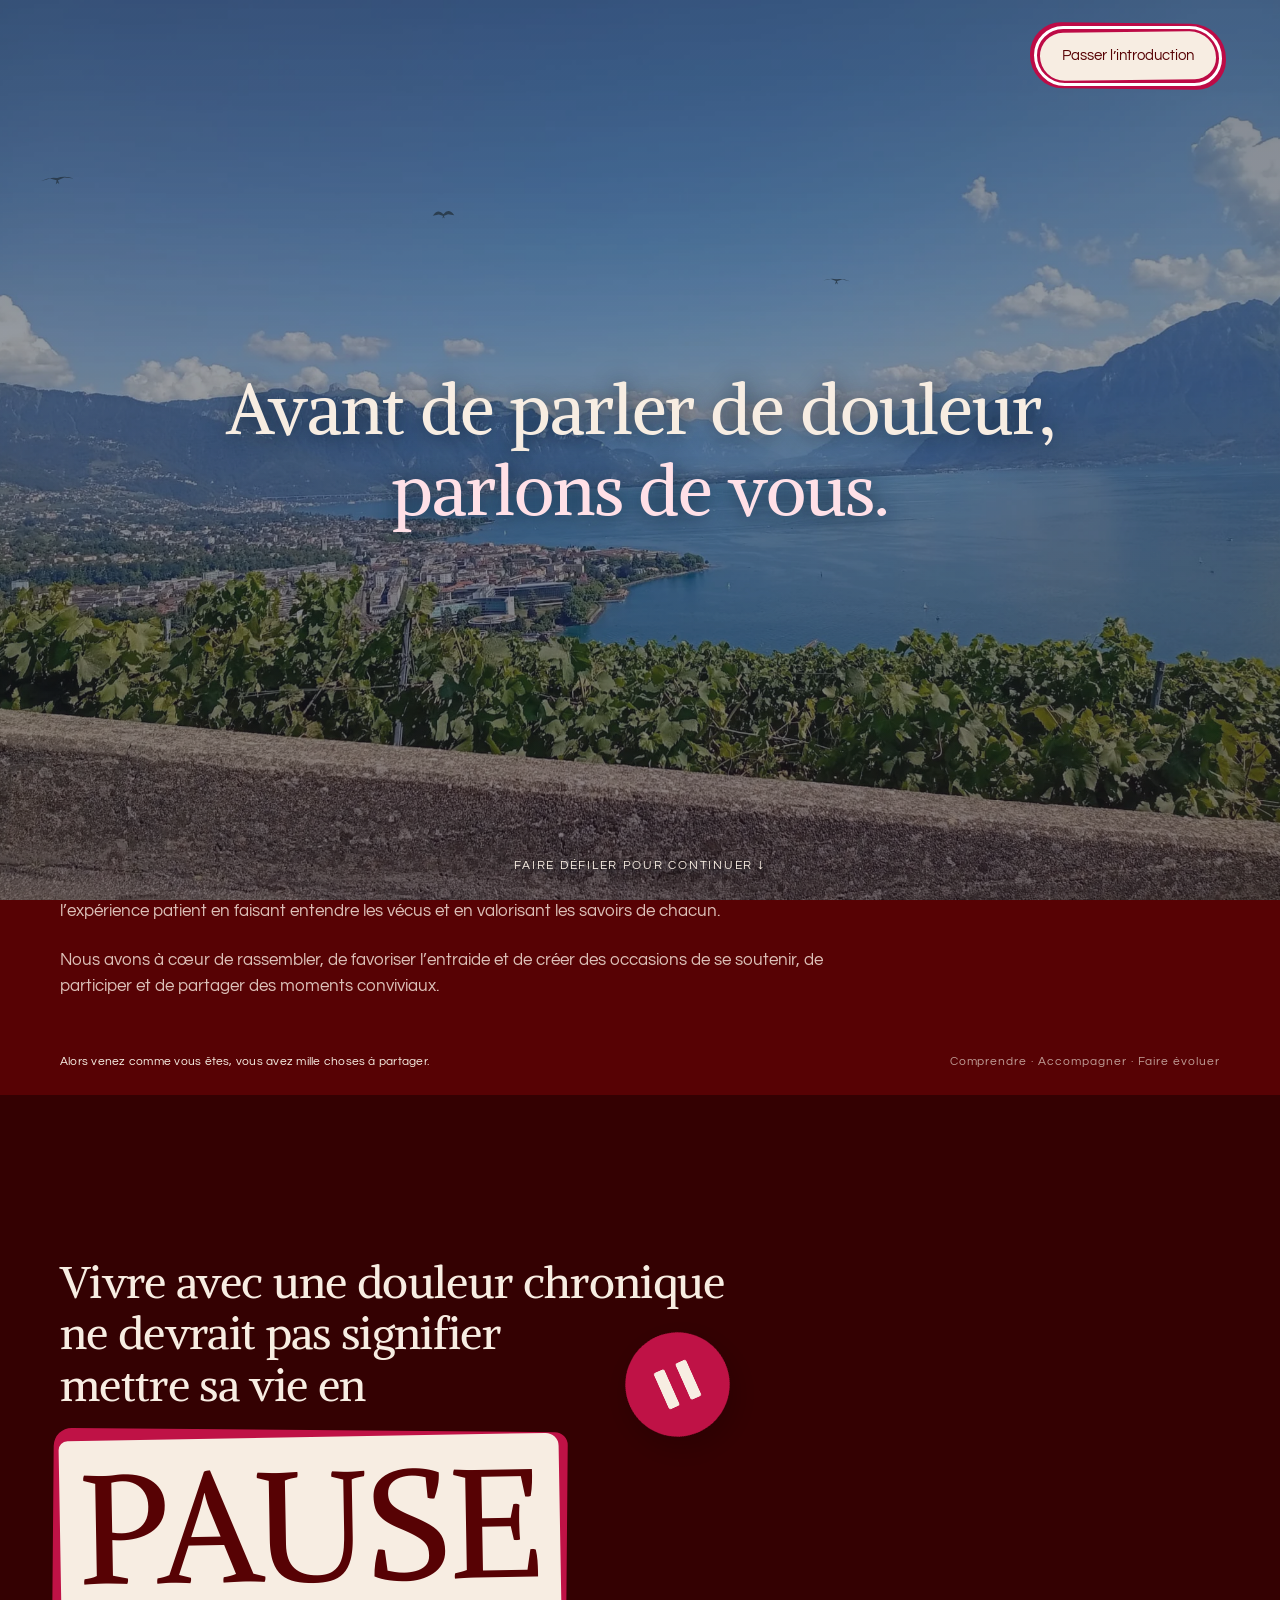
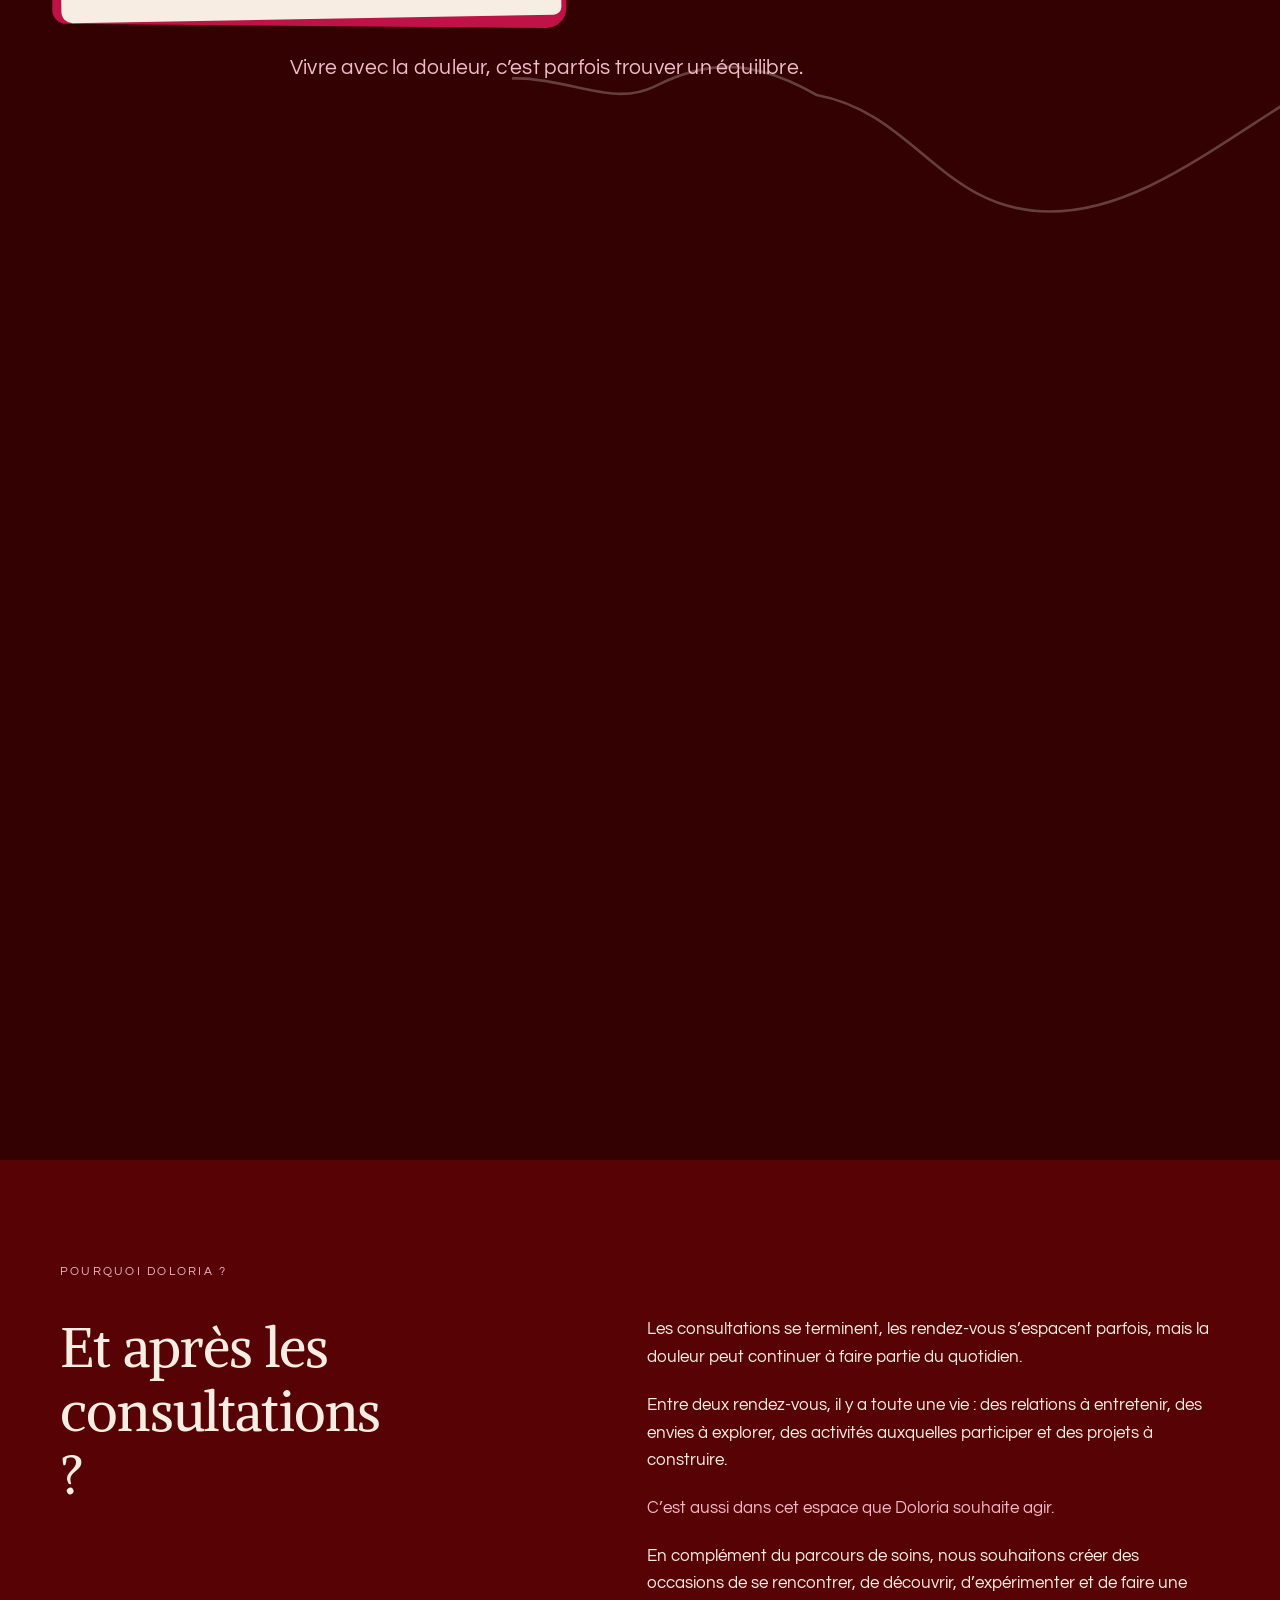
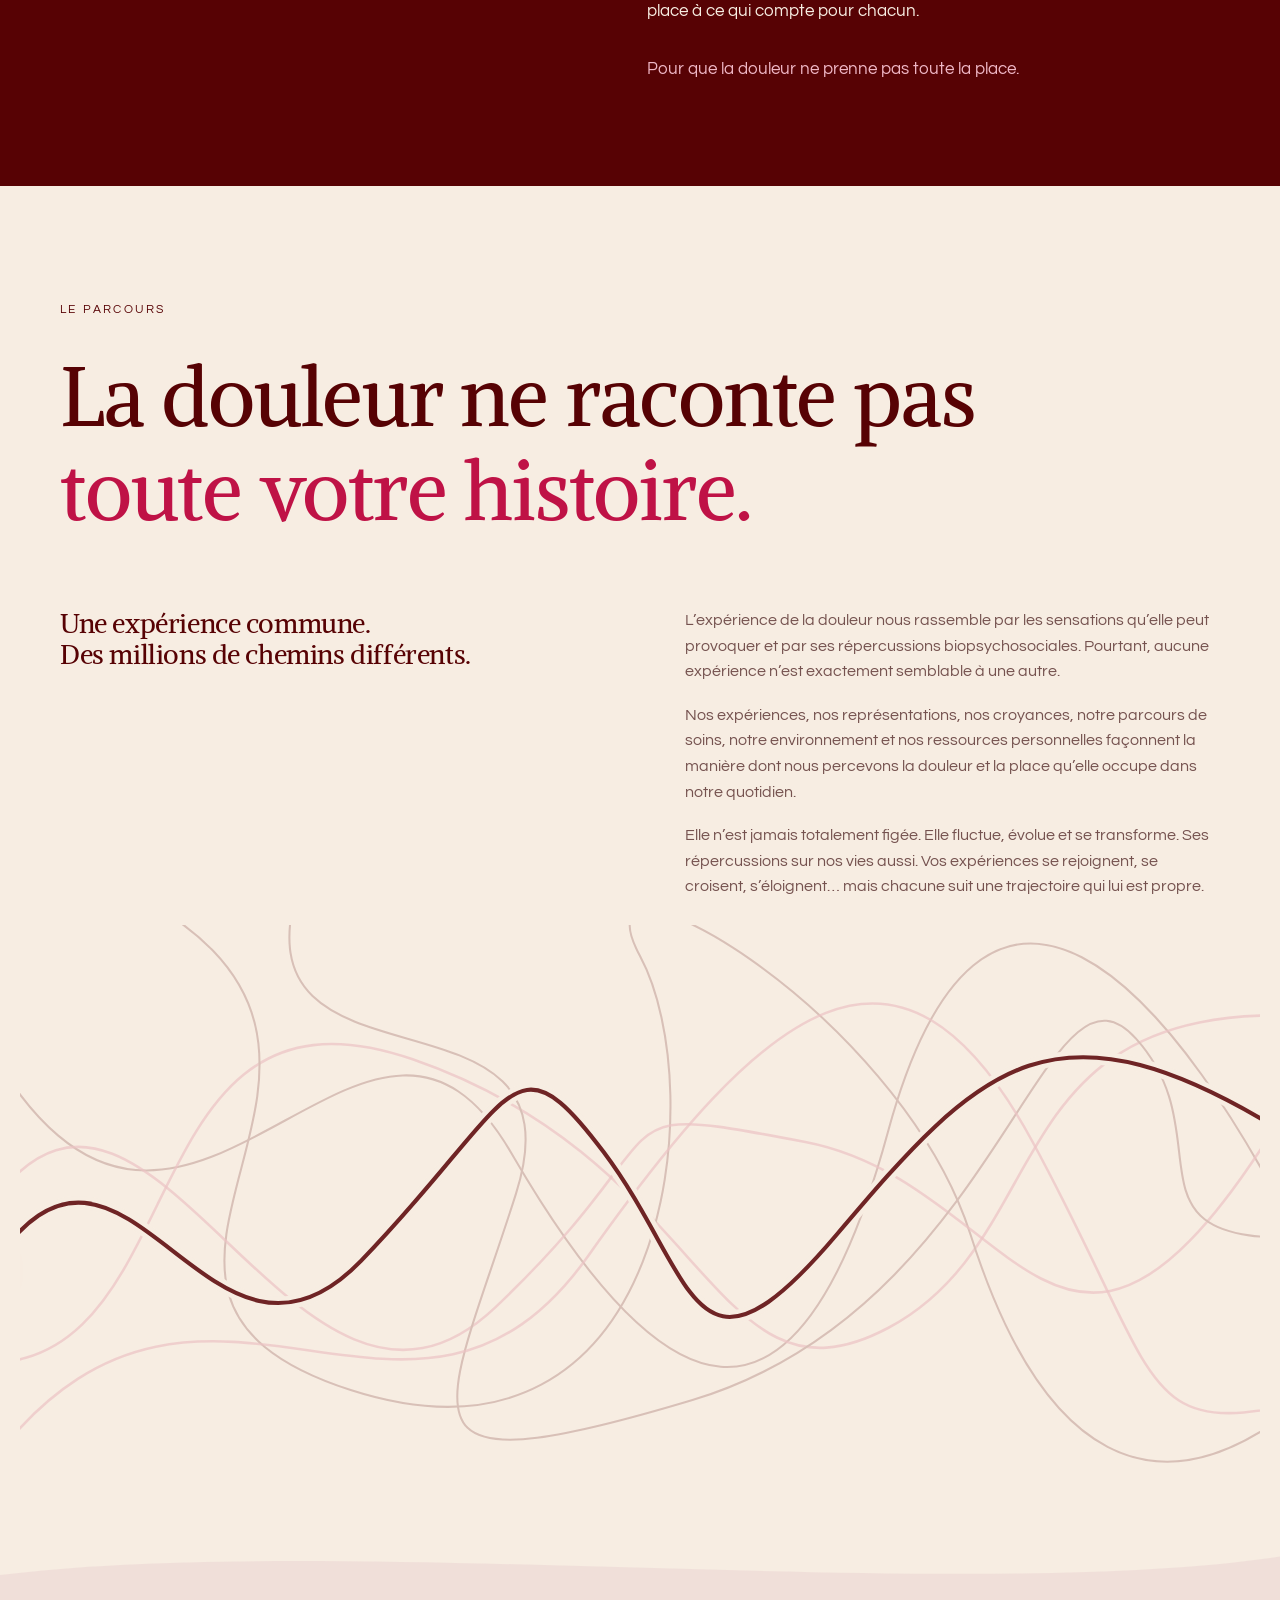
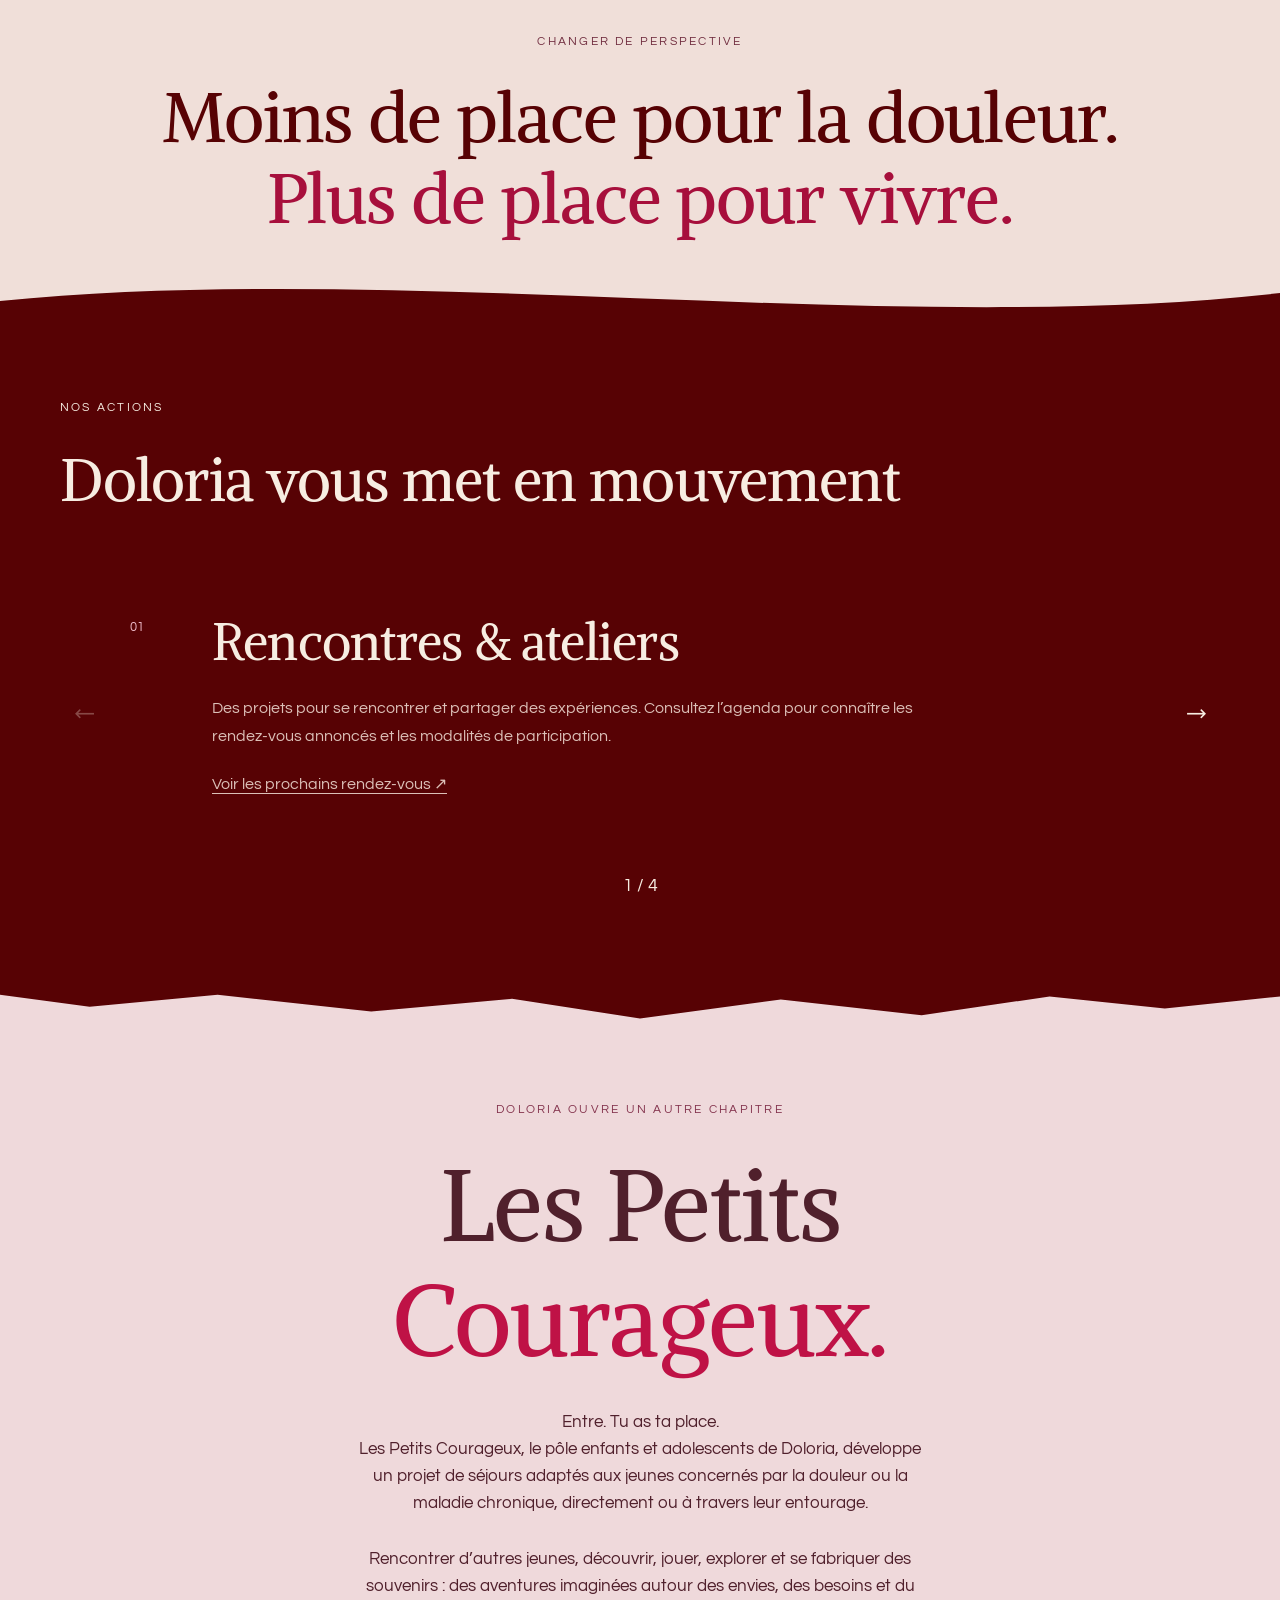
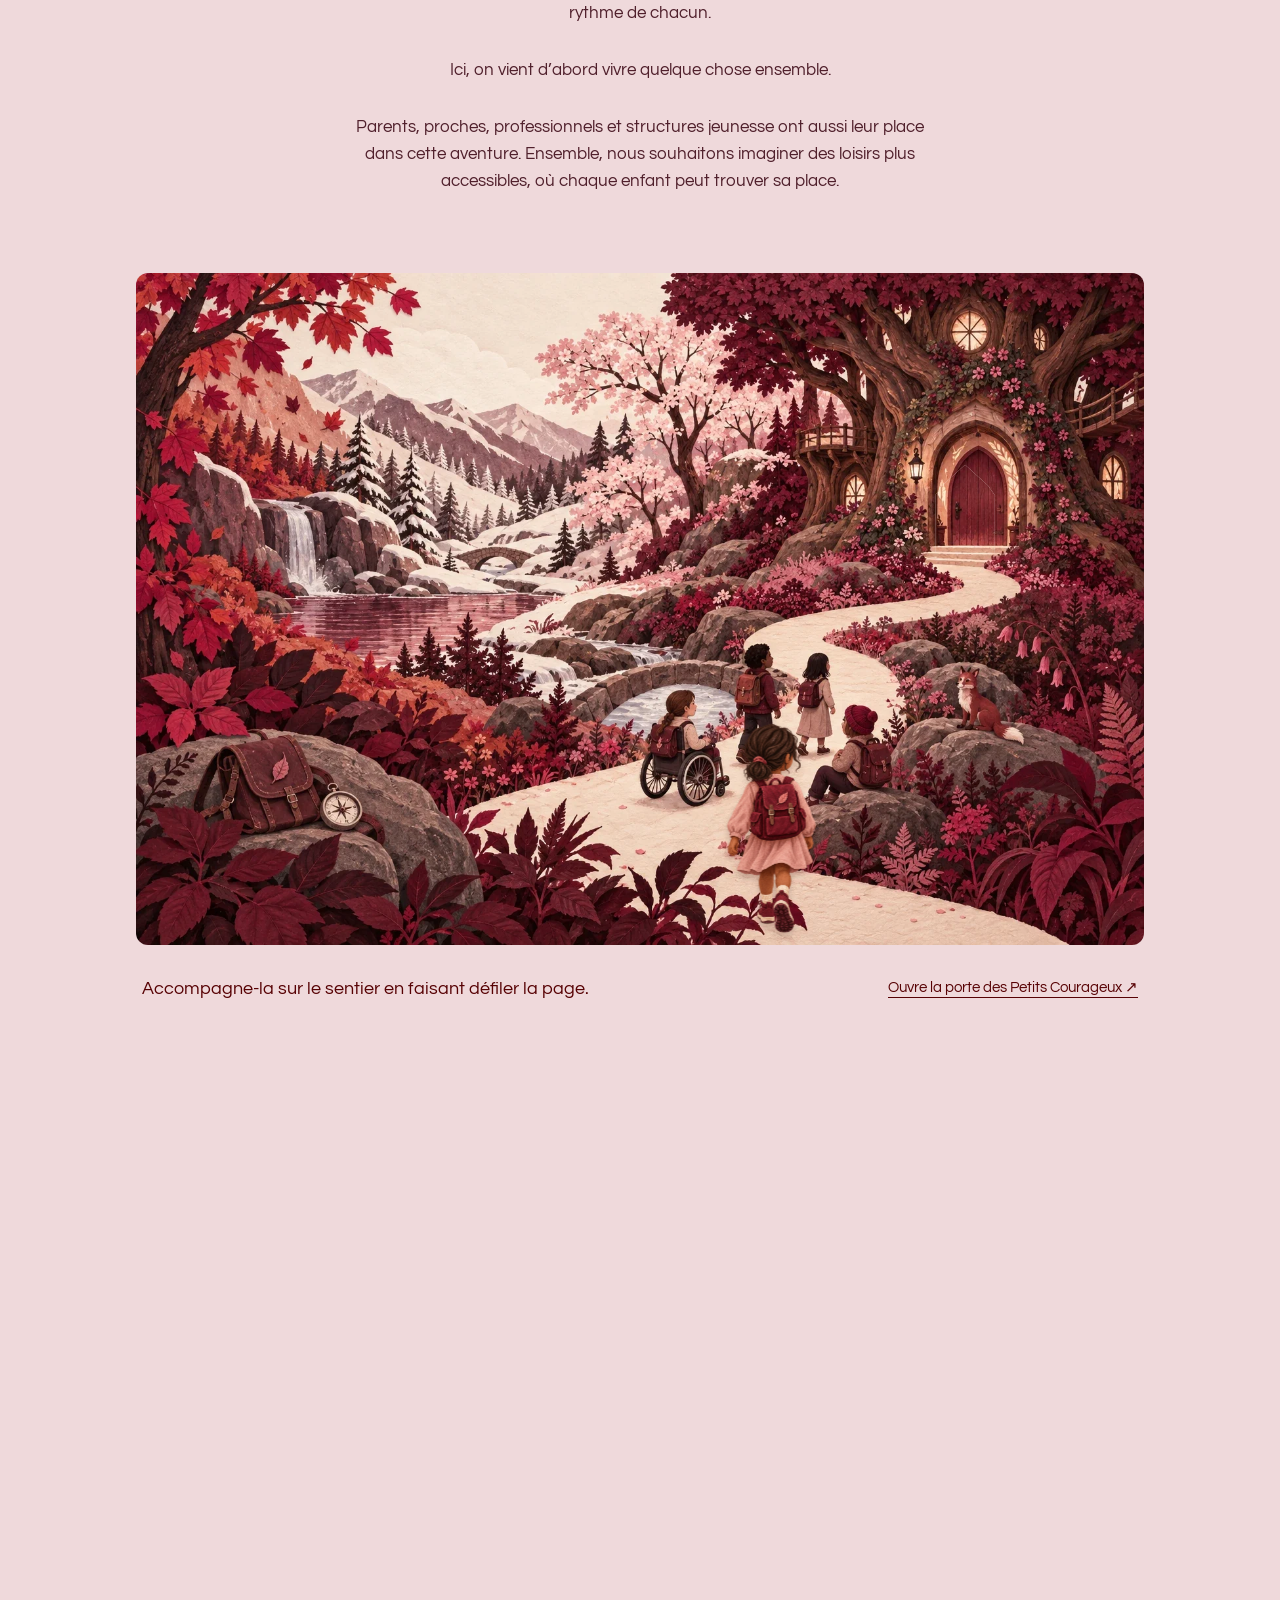
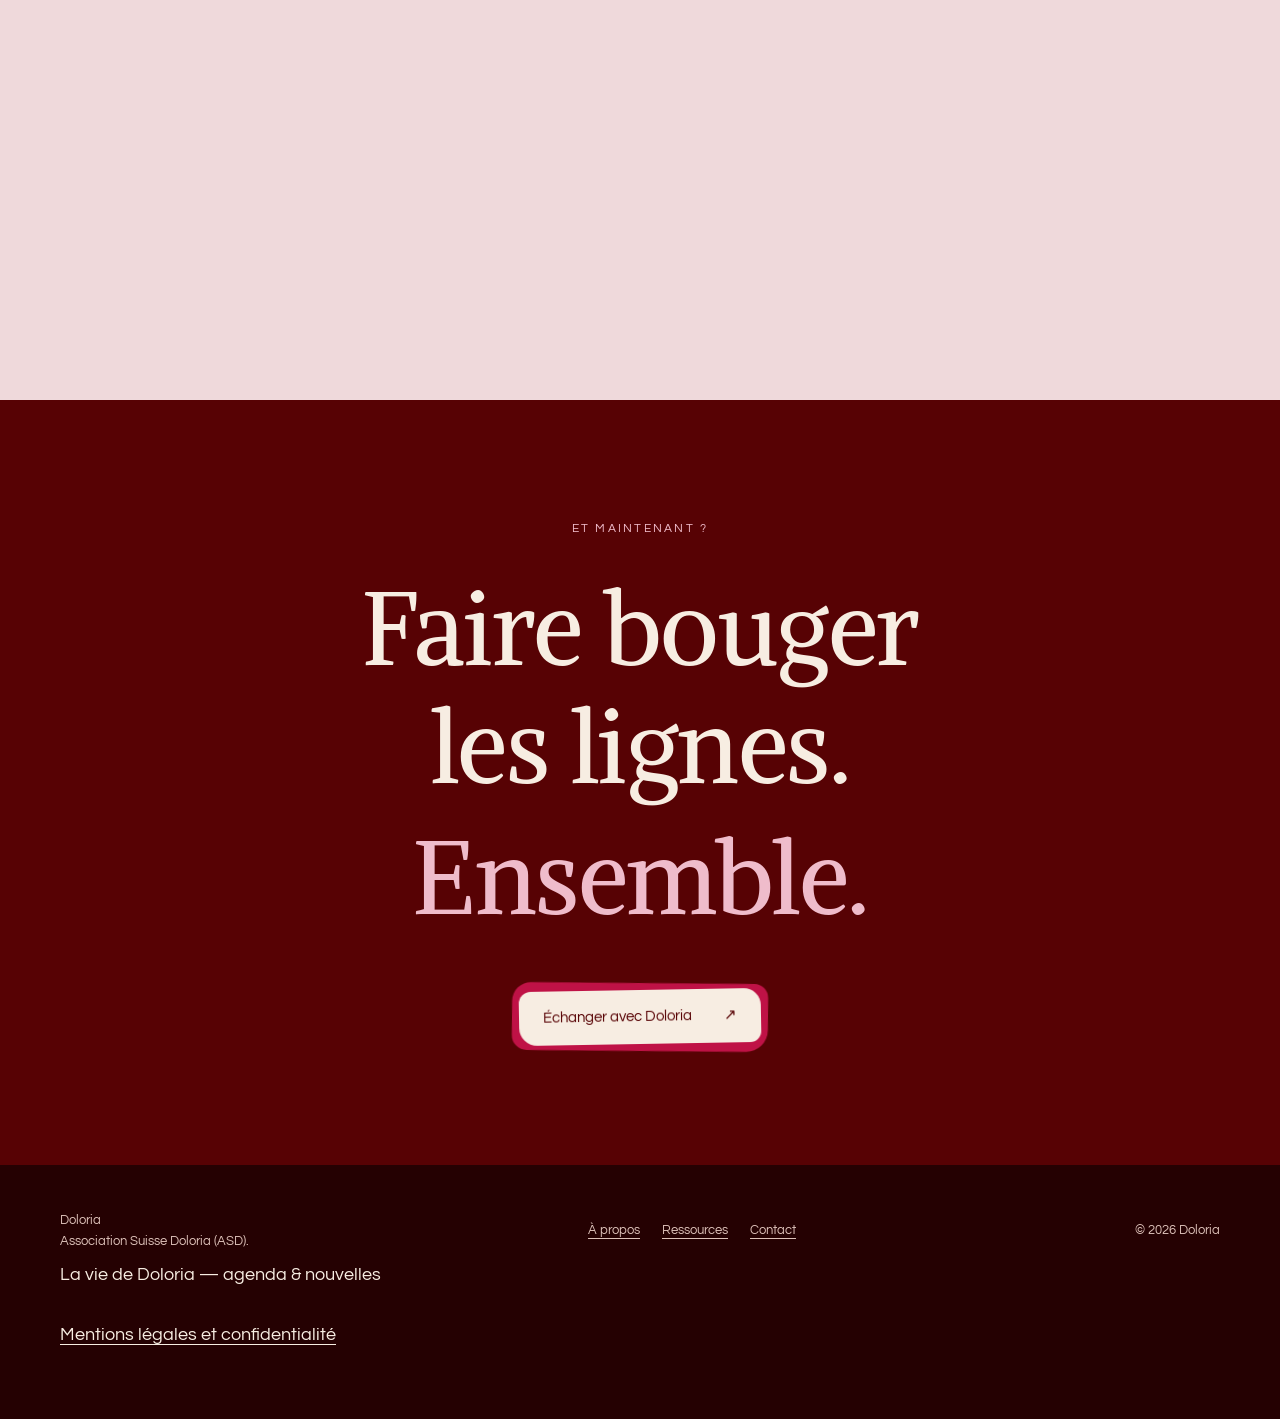
==== index.html @ cfeef66b "Garder la ponctuation du titre avec son dernier mot" ====
<!doctype html>
<html lang="fr">
<head>
<meta charset="utf-8">
<meta name="viewport" content="width=device-width, initial-scale=1">
<meta name="theme-color" content="#570204">
<meta name="description" content="Doloria crée des ressources et développe des rencontres, ateliers et séjours adaptés pour les personnes vivant avec une douleur persistante ou une maladie chronique et leurs proches.">
<title>Doloria — La douleur existe. Votre vie aussi.</title>
<style>
/* DOLORIA — fichier autonome. Les images sont intégrées, aucune installation nécessaire.
   Polices : les polices de marque sont utilisées si présentes sur l'appareil,
   avec des alternatives système. Aucun fichier de police Canva n'est redistribué. */
:root{--wine:#570204;--deep:#340102;--cream:#f7ede2;--rasp:#bf1246;--rose:#efbccb;--muted:#dcc0b8;--ink:#50202c;--page:1240px;--header:100px}
[hidden]{display:none!important}.sr-word{position:absolute;width:1px;height:1px;padding:0;margin:-1px;overflow:hidden;clip-path:inset(50%);white-space:nowrap;border:0}*{box-sizing:border-box}html{scroll-behavior:smooth;scroll-padding-top:calc(var(--header) + 16px)}body{margin:0;background:var(--wine);color:var(--cream);font-family:'Glacial Indifference','Helvetica Neue',Arial,sans-serif;font-size:18px;line-height:1.6}button,a{-webkit-tap-highlight-color:transparent}button{font:inherit}button,a{touch-action:manipulation}a{color:inherit;text-decoration:none}button{cursor:pointer}a:focus-visible,button:focus-visible,summary:focus-visible{outline:3px solid currentColor;outline-offset:7px}::selection{background:var(--rasp);color:white}h1,h2,h3,p{margin:0}h1,h2,h3{font-family:'Swiss 721','Helvetica Neue',Arial,sans-serif;font-weight:400;line-height:1.03;letter-spacing:-.055em}h2{font-size:clamp(2.9rem,6.4vw,6rem)}h3{font-size:1.7rem;letter-spacing:-.025em}p{max-width:660px}svg{display:block}section{scroll-margin-top:20px}.wrap{max-width:var(--page);padding-inline:40px;margin-inline:auto}.eyebrow{text-transform:uppercase;font-size:.78rem;letter-spacing:.18em;line-height:1.5;margin-bottom:30px}.soft{color:var(--muted)}.pill{display:inline-flex;align-items:center;justify-content:space-between;gap:32px;padding:15px 24px;border:1px solid currentColor;border-radius:100px;font-size:.92rem;min-height:52px;transition:background .2s,color .2s}.pill:hover{background:var(--cream);color:var(--wine)}.pill.light{background:var(--cream);color:var(--wine);border-color:var(--cream)}.pill.light:hover{background:var(--rose);border-color:var(--rose)}.skip{position:fixed;top:10px;left:10px;z-index:100;background:var(--cream);color:var(--wine);padding:12px 20px;transform:translateY(-180%)}.skip:focus{transform:none}header{position:sticky;top:0;z-index:30;background:var(--wine);border-bottom:1px solid #ffffff24}.nav{min-height:var(--header);display:flex;align-items:center;gap:30px}.brand{flex-shrink:0;display:flex;align-items:center}.brand img{width:86px;height:86px;object-fit:contain;display:block}.nav-links{display:flex;align-items:center;gap:27px;margin-left:auto;font-size:.85rem}.nav-links a:hover{text-decoration:underline;text-underline-offset:6px}.menu-toggle{display:none}.motion{color:var(--cream);border:1px solid #f7ede259;background:none;border-radius:30px;padding:9px 14px;font-size:.78rem;line-height:1.3;min-height:44px}.motion:hover{background:#ffffff13}.hero{position:relative;min-height:760px;min-height:calc(100svh - var(--header));display:flex;align-items:center;overflow:hidden;padding-block:100px 130px}.hero .wrap{width:100%;position:relative;z-index:2}.hero h1{font-size:clamp(3.6rem,8.3vw,8.1rem);max-width:1100px;line-height:1.02;letter-spacing:-.065em}.hero h1 span{color:var(--rose)}.hero p{font-size:1.05rem;max-width:530px;margin:36px 0;color:var(--muted)}.hero .eyebrow{display:flex;align-items:center;gap:12px}.live-dot{height:7px;width:7px;background:#ff5b70;box-shadow:0 0 16px #ff5971;border-radius:50%}.hero-line{position:absolute;right:-13%;bottom:0;width:75%;height:60%;opacity:.65;pointer-events:none}.line{fill:none;stroke:var(--cream);stroke-width:3;stroke-linecap:round}.dot{fill:#ff5266;filter:drop-shadow(0 0 9px #ff5266)}.hero-foot{position:absolute;bottom:30px;left:0;width:100%;font-size:.75rem;letter-spacing:.08em}.hero-foot .wrap{display:flex;justify-content:space-between}.hero-foot span:last-child{opacity:.65}
/* La section reste lisible sans JavaScript. L'espace de scroll supplémentaire
   n'est activé que lorsque l'animation est autorisée et l'écran assez haut. */
.pause-section{background:var(--cream);color:var(--wine);position:relative}.pause-stage{padding-block:110px;position:relative;overflow:hidden}.pause-inner{position:relative;z-index:2}.pause-heading{font-size:clamp(2.5rem,5.2vw,5rem);max-width:1000px}.pause-display{display:flex;align-items:center;gap:35px;margin:25px 0}.pause-word{font-size:clamp(5rem,17vw,16rem);font-weight:500;letter-spacing:-.09em;line-height:1;color:var(--rasp)}.pause-medallion{width:clamp(80px,15vw,185px);aspect-ratio:1;border-radius:50%;background:var(--wine);color:var(--cream);display:flex;align-items:center;justify-content:center;gap:12%;flex-shrink:0;box-shadow:0 15px 40px #57020420;will-change:transform}.pause-medallion i{display:block;width:11%;height:38%;background:currentColor;border-radius:3px}.pause-caption{font-size:1.05rem;max-width:630px;color:#75524f}.pause-caption strong{font-weight:500;color:var(--wine)}.pause-track{position:absolute;right:-10%;bottom:0;width:70%;height:50%;opacity:.2;pointer-events:none}.pause-track .line{stroke:var(--rasp)}.pause-status{font-size:.78rem;text-transform:uppercase;letter-spacing:.16em;margin-top:32px;min-height:1.5em}.moving .pause-section{height:185svh;min-height:1050px}.moving .pause-stage{position:sticky;top:var(--header);height:calc(100svh - var(--header));min-height:560px;display:flex;align-items:center;padding-block:45px}.moving .pause-inner{width:100%}.moving .pause-stage{padding-block:25px}.moving .pause-heading{font-size:clamp(2rem,3.5vw,3.1rem)}.moving .pause-word{font-size:clamp(4rem,12vw,10rem)}.moving .pause-medallion{width:clamp(65px,12vw,145px)}.moving .pause-display{margin:16px 0}.moving .pause-inner .eyebrow{margin-bottom:18px}.moving .pause-status{margin-top:18px}.moving .pause-caption{font-size:.95rem}.pause-section.is-paused .pause-status{color:var(--rasp)}
.understand{padding-block:125px}.section-intro{display:grid;grid-template-columns:1.1fr .9fr;gap:100px;align-items:end;margin-bottom:70px}.section-intro p{color:var(--muted);font-size:1rem}.understand-grid{display:grid;grid-template-columns:repeat(3,1fr);gap:42px}.understand-grid article{border-top:1px solid #f7ede24d;padding-top:23px}.number{display:block;color:var(--rose);font-size:.82rem;margin-bottom:45px}.understand-grid h3{margin-bottom:20px;max-width:300px}.understand-grid p{font-size:1rem;color:var(--muted)}.journey{background:var(--cream);color:var(--wine);padding-block:115px 145px;position:relative;overflow:hidden}.journey h2{max-width:1000px}.journey h2 span{color:var(--rasp)}.journey-bottom{display:grid;grid-template-columns:1fr 1fr;gap:90px;margin-top:70px;position:relative;z-index:1}.journey-bottom p{font-size:1rem;color:#75524f}.journey-line{height:170px;width:100%;margin-top:35px}.journey-line .line{stroke:var(--wine);opacity:.35}.breathe{padding-block:110px;text-align:center}.breathe h2{max-width:950px;margin:auto;font-size:clamp(2.7rem,5.5vw,5.2rem)}.breathe h2 span{color:var(--rose)}
/* LES PETITS COURAGEUX : une traversée illustrée, puis retour au bordeaux. */
.kids{background:#efd9db;color:var(--ink);position:relative;isolation:isolate}.kids::before{content:'';position:absolute;top:-1px;left:0;right:0;height:34px;background:var(--wine);clip-path:polygon(0 0,100% 0,100% 35%,91% 70%,82% 35%,72% 90%,61% 44%,50% 100%,40% 42%,29% 79%,17% 30%,7% 65%,0 30%);z-index:3}.kids-intro{padding-top:115px;padding-bottom:50px;text-align:center;position:relative;z-index:2}.kids .eyebrow{color:#83324c}.kids-intro h2{font-family:Georgia,serif;font-size:clamp(3.5rem,7.8vw,7rem);font-weight:400;letter-spacing:-.06em;line-height:.97}.kids-intro h2 em{font-weight:400;color:var(--rasp)}.kids-intro p{margin:30px auto 0;max-width:580px;font-size:1.05rem}.handnote{font-family:Georgia,serif;font-style:italic;font-size:1.2rem}.forest-figure{margin:0;position:relative;overflow:hidden}.forest-figure img{width:100%;height:auto;display:block;aspect-ratio:1.5;object-fit:cover}.forest-figure::before{content:'';position:absolute;inset:0 0 auto;height:60px;background:linear-gradient(#efd9db,transparent);z-index:1}.forest-caption{position:absolute;bottom:7%;left:8%;background:var(--cream);border-radius:2px 18px 18px 18px;padding:24px 30px;box-shadow:5px 8px 0 #5702041a;max-width:350px;transform:rotate(-3deg);font:1.3rem/1.4 Georgia,serif;color:var(--wine)}.season-journey{position:relative;background:#f4e5df;padding-block:85px 105px}.season-header{display:flex;justify-content:space-between;align-items:end;gap:40px;margin-bottom:60px}.season-header h3{font:clamp(2.3rem,4.3vw,3.7rem)/1.05 Georgia,serif;letter-spacing:-.045em;max-width:620px}.season-header p{max-width:280px;font-size:.95rem}.season-path{position:absolute;left:calc(50% - 70px);top:230px;bottom:150px;width:140px;border-left:2px dashed #a9596b66;transform:rotate(9deg);pointer-events:none}.season-stop{position:relative;display:grid;grid-template-columns:1fr 1fr;gap:110px;align-items:center;padding:40px 0;min-height:230px}.season-stop:nth-of-type(even) .season-label{order:2}.season-label{font:clamp(2.8rem,5vw,4.6rem)/1 Georgia,serif;letter-spacing:-.06em;color:#83324c;display:flex;gap:20px;align-items:center}.season-label span{font: .8rem/1.5 'Helvetica Neue',Arial,sans-serif;letter-spacing:.08em;display:inline-flex;width:50px;height:50px;border:1px solid #a9596b80;border-radius:50%;align-items:center;justify-content:center;flex-shrink:0}.season-stop h4{font-size:1.35rem;line-height:1.25;font-weight:500;margin:0 0 14px}.season-stop p{font-size:1rem;max-width:400px}.season-stop small{display:block;margin-top:17px;color:#7d4152;font-size:.86rem;font-style:italic}.season-note{border-top:1px solid #a9596b50;padding-top:32px;text-align:center;margin-top:40px}.season-note p{margin:auto;max-width:780px}.gateway{padding-block:90px 110px;background:#dab9c4;text-align:center;position:relative}.gateway-inner{border:1px solid #83324c6b;border-radius:50% 50% 10px 10px / 28% 28% 10px 10px;max-width:850px;margin:auto;padding:100px 45px 55px;background:#f7ede26e}.gateway h3{font:clamp(2.7rem,5vw,4.7rem)/1.05 Georgia,serif;letter-spacing:-.055em;margin-bottom:24px}.gateway p{margin:0 auto 30px;max-width:510px}.gateway .pill{background:var(--wine);color:var(--cream);border-color:var(--wine)}.gateway .pill:hover{background:var(--rasp)}.gateway .audiences{font-size:.8rem;margin-top:28px;margin-bottom:0;letter-spacing:.08em}.portal-details{max-width:680px;margin:32px auto 0;text-align:left}.portal-details summary{cursor:pointer;min-height:48px;padding:12px 0;font-size:.95rem}.portal-details p{font-size:.95rem;margin:10px 0 20px}.portal-details[open]{border-top:1px solid #83324c66}.return{background:var(--wine);padding-block:100px 20px}.return .eyebrow{color:var(--rose)}.return p{font:clamp(2rem,4vw,3.4rem)/1.15 'Helvetica Neue',Arial,sans-serif;letter-spacing:-.04em;max-width:800px}.actions{padding-block:90px 120px}.actions h2{margin-bottom:60px}.action-row{display:grid;grid-template-columns:50px 1fr 1fr;gap:35px;border-top:1px solid #f7ede24d;padding:35px 0;align-items:start}.action-row:last-child{border-bottom:1px solid #f7ede24d}.action-row .number{margin:4px 0 0}.action-row p{font-size:1rem;color:var(--muted)}.contact{background:var(--cream);color:var(--wine);padding-block:100px}.contact-inner{display:flex;justify-content:space-between;align-items:end;gap:50px}.contact h2{max-width:650px}.contact .pill{background:var(--wine);color:var(--cream);flex-shrink:0}.contact .pill:hover{background:var(--rasp)}footer{padding-block:45px}.footer-inner{display:flex;justify-content:space-between;gap:30px;align-items:center;font-size:.8rem;color:var(--muted)}.footer-inner p{max-width:340px}.footer-links{display:flex;gap:22px;flex-wrap:wrap}.footer-links a{text-decoration:underline;text-underline-offset:4px}.no-motion .pause-medallion{transform:none!important}.no-motion .hero-line,.no-motion .journey-line{transform:none!important}
@media(min-width:1600px){.forest-figure{max-height:1050px}.forest-figure img{object-position:center 60%}}
@media(max-width:1000px){:root{--header:88px}.wrap{padding-inline:28px}.nav{gap:18px}.nav-links{gap:17px;font-size:.8rem}.brand img{width:74px;height:74px}.nav-links .nav-contact{display:none}.section-intro{gap:40px}.understand-grid{gap:24px}.season-stop{gap:65px}.hero{min-height:740px}.action-row{grid-template-columns:35px 1fr 1fr;gap:22px}}
@media(max-width:760px){:root{--header:78px}body{font-size:16px}.wrap{padding-inline:22px}.brand img{height:68px;width:68px}.nav{gap:12px}.motion{margin-left:auto;font-size:.72rem;padding:8px 11px}.menu-toggle{display:block;background:none;border:1px solid #f7ede259;color:var(--cream);border-radius:30px;min-height:44px;padding:8px 15px;font-size:.85rem}.nav-links{position:absolute;top:100%;left:0;right:0;background:var(--wine);padding:18px 25px 25px;border-bottom:1px solid #ffffff44;display:flex;flex-direction:column;align-items:stretch;gap:0;font-size:1rem}.js .nav-links:not(.open){display:none}.nav-links a{padding:13px 0}.nav-links .nav-contact{display:block}html:not(.js) header{position:relative}html:not(.js) .nav{flex-wrap:wrap}html:not(.js) .nav-links{position:static;flex-basis:100%}.hero{min-height:700px;padding-block:75px 110px}.hero h1{font-size:clamp(3.4rem,10.5vw,5rem)}.hero .eyebrow{font-size:.67rem;letter-spacing:.12em}.hero p{font-size:1rem}.hero-line{width:140%;right:-40%;height:35%;opacity:.4}.hero-foot span:last-child{display:none}.pause-stage{padding-block:85px}.pause-heading{font-size:2.5rem}.pause-display{gap:20px;margin:30px 0}.pause-word{font-size:19vw}.pause-medallion{width:19vw}.pause-caption{font-size:.95rem}.pause-status{font-size:.67rem}.moving .pause-stage{min-height:520px}.understand,.journey{padding-block:80px}.section-intro{grid-template-columns:1fr;gap:30px;margin-bottom:45px}.understand-grid{grid-template-columns:1fr;gap:40px}.number{margin-bottom:20px}.understand-grid h3{max-width:none}.journey-bottom{grid-template-columns:1fr;gap:25px;margin-top:35px}.journey-line{height:110px}.breathe{padding-block:75px}.kids-intro{padding-top:85px;padding-bottom:30px}.kids-intro h2{font-size:clamp(3.3rem,12vw,5.5rem)}.kids-intro p{font-size:1rem}.forest-figure img{aspect-ratio:1;object-position:52% center}.forest-caption{font-size:1rem;left:5%;bottom:5%;max-width:235px;padding:16px 20px}.season-journey{padding-block:65px}.season-header{display:block;margin-bottom:30px}.season-header p{margin-top:25px;max-width:none}.season-path{left:44px;top:275px;bottom:190px;transform:none;width:1px}.season-stop{display:block;min-height:0;padding:30px 0 25px 45px}.season-label{font-size:2.6rem;position:relative;margin-bottom:22px}.season-label span{position:absolute;left:-63px;width:36px;height:36px;background:#f4e5df}.season-stop h4{font-size:1.23rem}.season-stop p{font-size:1rem}.season-note{text-align:left}.gateway{padding-block:60px}.gateway-inner{padding:75px 22px 35px;border-radius:48% 48% 10px 10px / 18% 18% 10px 10px}.gateway h3{font-size:2.8rem}.gateway .pill{font-size:.9rem;gap:15px;padding:15px 20px}.gateway .audiences{letter-spacing:.015em}.return{padding-top:75px}.actions{padding-block:65px 80px}.actions h2{margin-bottom:40px}.action-row{grid-template-columns:30px 1fr;gap:13px;padding:28px 0}.action-row p{grid-column:2}.contact{padding-block:75px}.contact-inner{display:block}.contact .pill{margin-top:35px}.footer-inner{display:block}.footer-links{margin-block:25px;gap:18px}}
@media(prefers-reduced-motion:reduce){html{scroll-behavior:auto}*,*::before,*::after{animation:none!important;transition:none!important}.pause-medallion{transform:none!important}.moving .pause-section{height:auto;min-height:0}.moving .pause-stage{position:relative;height:auto;min-height:0;padding-block:85px}}
@media print{header,.motion,.hero-foot{display:none}.moving .pause-section{height:auto;min-height:0}.moving .pause-stage{position:static;height:auto;min-height:0}.pause-medallion{transform:none!important}body{background:white;color:#570204}.wrap{padding-inline:20px}section{break-inside:auto}a{text-decoration:underline}}

/* Le décor garde son ratio : porte et personnage restent alignés à chaque largeur. */
.forest-scroll{position:relative;background:#efd9db}
.forest-pin{padding:20px 22px 35px}
.interactive-forest{max-width:1140px;margin:0 auto;overflow:visible}
.forest-canvas{position:relative;isolation:isolate;aspect-ratio:1.5;overflow:hidden;border-radius:12px}
.interactive-forest::before{display:none}
.forest-canvas .forest-background{display:block;width:100%;height:100%;aspect-ratio:1.5;object-fit:fill}
.forest-canvas .walking-child{position:absolute;left:82.2%;top:43%;width:13%;height:auto;aspect-ratio:auto;object-fit:contain;z-index:4;transform:translate(-50%,-100%) scale(.44);transform-origin:50% 100%;pointer-events:none;filter:drop-shadow(0 4px 3px #34010235);will-change:left,top,transform}
.forest-door{position:absolute;left:79.3%;top:28.6%;width:5.9%;height:13.2%;z-index:5;perspective:500px;display:block;isolation:isolate;border-radius:50% 50% 0 0 / 28% 28% 0 0}
.forest-door::after{content:'';position:absolute;inset:-7px;border:2px solid #f7ede2;opacity:0;border-radius:50% 50% 0 0 / 28% 28% 0 0;transition:opacity .2s;pointer-events:none}
.forest-door:hover::after,.forest-door:focus-visible::after,.at-door .forest-door::after{opacity:1}
.door-light,.door-leaf{position:absolute;inset:0;display:block;clip-path:polygon(0 100%,0 34%,12% 23%,50% 0,88% 23%,100% 34%,100% 100%)}
.door-light{background:radial-gradient(ellipse at bottom,#fff9f1,#f7ede2 60%,#dcb1bf);box-shadow:0 0 35px #f7ede2}
.door-leaf{overflow:hidden;transform-origin:0 50%;transition:transform .85s cubic-bezier(.2,.65,.3,1);backface-visibility:hidden}
.door-leaf img{position:absolute!important;width:1694.9153%!important;height:757.5758%!important;max-width:none!important;left:-1344.0678%;top:-216.6667%;object-fit:fill!important;aspect-ratio:auto!important}
.entering .door-leaf{transform:rotateY(-105deg)}
.entering .walking-child{left:79.3%;top:32%;transform:translate(-50%,-100%) scale(.20) rotate(-4deg);opacity:0;transition:left .85s cubic-bezier(.2,.65,.3,1),top .85s cubic-bezier(.2,.65,.3,1),transform .85s cubic-bezier(.2,.65,.3,1),opacity .55s .22s}
.forest-invitation{padding:21px 6px 0;display:flex;align-items:center;justify-content:space-between;gap:20px;color:var(--wine)}
.forest-hint{font:italic 1.1rem/1.4 Georgia,serif}
.forest-link{font-size:.94rem;min-height:48px;padding:10px 0;text-decoration:underline;text-underline-offset:5px}
.forest-moving .forest-scroll{height:195svh;min-height:1100px}
.forest-moving .forest-pin{position:sticky;top:var(--header);height:calc(100svh - var(--header));display:flex;align-items:center;justify-content:center}
.forest-moving .interactive-forest{width:min(100%,calc((100svh - var(--header) - 140px)*1.5))}
@media(max-width:760px){.forest-pin{padding:16px 10px 30px}.forest-invitation{display:block;padding:20px 12px 0}.forest-link{display:block;margin-top:9px}.forest-hint{font-size:1rem}.forest-door::before{content:'';position:absolute;inset:-10px;min-width:44px;min-height:44px}.forest-moving .forest-scroll{height:160svh;min-height:950px}.forest-moving .interactive-forest{width:100%}.forest-moving .forest-pin{align-items:center}.forest-canvas{border-radius:5px}.forest-link{font-size:.9rem}}
@media(prefers-reduced-motion:reduce){.forest-moving .forest-scroll{height:auto;min-height:0}.forest-moving .forest-pin{position:relative;height:auto}.door-leaf{transition:none}.forest-canvas .walking-child{left:82.2%!important;top:43%!important;transform:translate(-50%,-100%) scale(.44)!important}}
@media print{.forest-moving .forest-scroll{height:auto;min-height:0}.forest-moving .forest-pin{position:static;height:auto}.forest-invitation{display:block}}


/* Retour aux aplats bordeaux et aux encarts décalés de l’identité initiale. */
.pause-section{background:var(--deep);color:var(--cream)}
.pause-inner .eyebrow{color:var(--rose)}
.pause-display{gap:45px;padding:10px 0 15px}
.pause-word{position:relative;isolation:isolate;background:var(--cream);color:var(--wine);padding:0 .12em .035em;border-radius:9px 13px 8px 11px;transform:rotate(-1deg);font-size:clamp(4rem,13vw,12rem)}
.pause-word::before{content:'';position:absolute;inset:-7px;background:var(--rasp);border-radius:18px 13px 20px 14px;transform:rotate(1.5deg);z-index:-2}
.pause-word::after{content:'';position:absolute;inset:0;background:var(--cream);border-radius:inherit;z-index:-1}
.pause-medallion{background:var(--rasp);box-shadow:0 15px 45px #0003}
.pause-track{opacity:.26}.pause-track .line{stroke:var(--cream)}
.pause-status,.pause-section.is-paused .pause-status{color:var(--rose)}
.journey{padding-bottom:65px}.journey-line{height:auto;aspect-ratio:1200/540;width:calc(100% + 80px);max-width:none;margin:25px -40px 0}
.possible-paths{stroke:var(--wine);stroke-width:2;opacity:.19}
.possible-paths path:nth-child(2n){stroke:var(--rasp);stroke-width:2.5;opacity:.7}
.chosen-underlay{stroke:var(--cream);stroke-width:13;fill:none;stroke-linecap:round}
.journey-line .line{stroke:var(--wine);stroke-width:4;opacity:.85}
.journey-line .dot{stroke:var(--cream);stroke-width:3}
.contact{background:var(--wine);color:var(--cream);min-height:85svh;display:flex;align-items:center;padding-block:120px}
.contact>.wrap{width:100%;text-align:center}.contact .eyebrow{color:var(--rose)}
.contact-inner{display:block;text-align:center}.contact h2{font-size:clamp(3.8rem,8vw,8rem);line-height:.9;letter-spacing:-.065em;max-width:1100px;margin:0 auto 55px}
.contact-together{display:block;color:var(--rose);margin-top:.13em}
.contact .pill{position:relative;isolation:isolate;background:var(--cream);color:var(--wine);border:0;border-radius:12px 17px 11px 18px;transform:rotate(-1deg);font-weight:500}
.contact .pill::before{content:'';position:absolute;inset:-7px;border-radius:19px 14px 22px 15px;background:var(--rasp);transform:rotate(1.5deg);z-index:-2}
.contact .pill::after{content:'';position:absolute;inset:0;background:var(--cream);border-radius:inherit;z-index:-1}
.contact .pill:hover{background:var(--cream);color:var(--wine);transform:rotate(0)}
footer{background:#250102}
#petits>.season-journey{display:none}
@media(max-width:760px){.pause-display{gap:22px}.pause-word{font-size:17vw}.moving .pause-word{font-size:17vw}.moving .pause-medallion,.pause-medallion{width:17vw}.journey{padding-bottom:50px}.journey-line{width:calc(100% + 44px);margin-inline:-22px;min-height:240px}.contact{min-height:70svh;padding-block:85px}.contact h2{font-size:clamp(3.3rem,12vw,5rem);margin-bottom:45px}.contact .pill{margin-top:0}}
@media print{.contact,.pause-section{background:white;color:var(--wine)}.contact{min-height:0}.journey-line{break-inside:avoid}}


/* Responsive motion: keep movement on phones; short landscape stays in normal flow. */
html.no-motion{scroll-behavior:auto}
.no-motion *, .no-motion *::before,.no-motion *::after{transition:none!important;animation:none!important}
.moving .pause-stage{min-height:0}
.forest-scene{position:absolute;inset:0}
.forest-canvas .walking-child{z-index:6;left:82.2%;top:47%;transition:none;opacity:1}
.at-door .door-leaf,.entering .door-leaf{transform:rotateY(-105deg)}
.entering .walking-child{transition:none}
@media(max-width:760px){
 .forest-canvas{aspect-ratio:1}
 .forest-scene{width:150%;left:-45%;right:auto}
 .forest-moving .interactive-forest{width:min(100%,calc(100svh - var(--header) - 155px))}
 .moving .pause-section{height:185svh;min-height:850px}
 .moving .pause-heading{font-size:clamp(1.5rem,6.5vw,2rem)}
 .moving .pause-stage{padding-block:22px}
 .moving .pause-display{gap:18px}
}
@media(max-height:539px){
 .moving .pause-section,.forest-moving .forest-scroll{height:auto;min-height:0}
 .moving .pause-stage,.forest-moving .forest-pin{position:relative;top:auto;height:auto;min-height:0}
 .moving .pause-stage{padding-block:50px}
 .forest-moving .interactive-forest{width:min(100%,700px)}
}
@media(prefers-reduced-motion:reduce){.forest-canvas .walking-child{top:47%!important}}

</style>
<style>
/* Shared keyboard, reading and touch affordances. */
:where(a,button,summary):focus-visible{outline:3px solid #fff!important;outline-offset:3px!important;box-shadow:0 0 0 7px #570204!important}
main:focus{outline:none}
.skip{position:fixed!important;top:10px!important;left:10px;z-index:1000;background:#f7ede2;color:#570204;padding:12px 20px;transform:translateY(-200%)}
.skip:focus{transform:none}
:where(p,h1,h2,h3,a,summary){overflow-wrap:anywhere}
:where(.grid,.steps,.section-intro,.journey-bottom,.action-row)>*{min-width:0}
:where(header nav,footer .wrap){flex-wrap:wrap}
:where(header nav a,footer a){display:inline-flex;align-items:center;min-height:44px}
summary{min-height:44px}
p a{text-decoration:underline;text-underline-offset:.2em}
.accessibility-controls{padding:12px 22px;background:#570204;color:#f7ede2;text-align:right}
.accessibility-controls button{font:inherit;font-size:.875rem;min-height:44px;padding:8px 16px;border:1px solid currentColor;border-radius:24px;background:transparent;color:inherit;cursor:pointer}
.accessibility-controls[hidden]{display:none}
html.no-motion{scroll-behavior:auto!important}
.no-motion *,.no-motion *::before,.no-motion *::after{animation:none!important;transition:none!important}
.forest-door::before{content:'';position:absolute;left:50%;top:50%;width:max(100%,44px);height:max(100%,44px);transform:translate(-50%,-50%)}
.forest-door:focus-visible::after{opacity:1}
@media(max-width:760px){
 .js .nav-links{max-height:calc(100dvh - var(--header,78px));overflow-y:auto}
 .nav{column-gap:8px}
 .motion{max-width:145px}
}
@media(forced-colors:active){
 :where(a,button,summary):focus-visible{outline:3px solid Highlight!important;box-shadow:none!important}
 .pill,.button,.motion,.menu-toggle,.forest-door{border:2px solid ButtonText}
 .forest-door{background:ButtonFace}
}
@media(prefers-reduced-motion:reduce){html{scroll-behavior:auto!important}*,*::before,*::after{animation:none!important;transition:none!important}}


/* Large editorial opening, retaining Doloria's existing palette. */
.hero{isolation:isolate;padding-block:65px 95px;align-items:flex-start}
.hero .wrap{z-index:2}
.hero h1{font-family:'Arial Black','Helvetica Neue',Arial,sans-serif;font-weight:900;font-size:clamp(3.4rem,8.4vw,7.6rem);line-height:.88;letter-spacing:-.07em;text-transform:uppercase;max-width:1050px}
.hero h1 .hero-title-line{display:block;color:var(--cream)}
.hero h1 .hero-title-life{color:var(--rose)}
.hero .eyebrow{max-width:760px;margin-bottom:35px;align-items:flex-start}
.hero .live-dot{flex-shrink:0;margin-top:.4em}
.hero p{max-width:660px;margin-top:40px;margin-bottom:0}
.hero-watermark{position:absolute;top:5%;left:-4%;font-family:'Arial Black','Helvetica Neue',Arial,sans-serif;font-weight:900;font-size:clamp(12rem,32vw,38rem);line-height:1;letter-spacing:-.075em;color:var(--rose);opacity:.10;white-space:nowrap;pointer-events:none;user-select:none;z-index:0;will-change:opacity,transform}
.hero-line{display:none}
.hero-foot{bottom:24px}
.no-motion .hero-watermark{opacity:.07!important;transform:none!important;will-change:auto}
@media(max-width:760px){.hero{padding-block:45px 85px;min-height:calc(100svh - var(--header))}.hero h1{font-size:clamp(2.35rem,11.2vw,5.25rem);line-height:.94;letter-spacing:-.065em}.hero .eyebrow{margin-bottom:30px;max-width:36em}.hero p{margin-top:30px}.hero-watermark{top:12%;left:-35%;font-size:65vw}}
@media(prefers-reduced-motion:reduce){.hero-watermark{opacity:.07!important;transform:none!important;will-change:auto}}
@media print{.hero-watermark{display:none}.hero h1 .hero-title-line{color:#570204}}

@media(min-width:761px) and (max-width:1200px){.nav{flex-wrap:wrap}.nav-links{order:3;width:100%;justify-content:center;padding-bottom:15px}.nav-links .nav-contact{display:block}}
.action-row p a{display:inline-block;margin-top:12px;min-height:44px;padding-block:8px;text-decoration:underline;text-underline-offset:4px}
</style><style>
/* Entrée Doloria : une place qui se libère, une phrase à la fois. */
#doloria-intro{position:fixed;inset:0;width:100%;max-width:none;height:100%;max-height:none;margin:0;padding:0;border:0;background:var(--wine,#570204);color:var(--cream,#f7ede2);overflow:hidden}
#doloria-intro::backdrop{background:#570204}
.intro-scroll{height:100%;overflow-y:auto;scroll-snap-type:y mandatory;scroll-behavior:smooth}
.intro-screen{min-height:100%;min-height:100svh;display:grid;place-content:center;align-content:center;gap:28px;padding:clamp(36px,8vw,100px);text-align:center;scroll-snap-align:start}
.intro-screen p{max-width:1000px;margin:auto;font-size:clamp(2.1rem,6.4vw,7.4rem);font-weight:600;line-height:1.04;letter-spacing:-.065em}
.intro-screen p em{font-style:normal;color:var(--rose,#e8aab8)}
.intro-screen:last-child p{font-size:clamp(2.6rem,8vw,8rem)}
.intro-logo{width:clamp(90px,15vw,160px);height:auto;margin:8px auto 10px;object-fit:contain}
.intro-hint{position:fixed;z-index:2;bottom:max(24px,env(safe-area-inset-bottom));left:50%;transform:translateX(-50%);font-size:.78rem;letter-spacing:.14em;text-transform:uppercase;opacity:.72;white-space:nowrap}
.intro-skip{position:fixed;z-index:3;top:max(22px,env(safe-area-inset-top));right:clamp(20px,5vw,70px);min-height:48px;padding:10px 20px;border:1px solid currentColor;border-radius:30px;background:transparent;color:inherit;font-size:.9rem}
.intro-enter{display:inline-flex;align-items:center;justify-content:center;min-height:52px;margin:0 auto;padding:12px 24px;border:1px solid currentColor;border-radius:30px;background:transparent;color:inherit;font-size:1rem}
.intro-enter:hover,.intro-skip:hover{background:var(--cream,#f7ede2);color:var(--wine,#570204)}
@media(prefers-reduced-motion:reduce){#doloria-intro{display:none!important}}
@media print{#doloria-intro{display:none!important}}
</style>
<style id="professional-menu">@media(min-width:761px) and (max-width:1280px){.menu-toggle{display:block;background:none;border:1px solid #f7ede259;color:var(--cream);border-radius:30px;min-height:44px;padding:8px 15px}.nav-links{position:absolute;top:100%;left:0;right:0;background:var(--wine);padding:18px 25px;display:flex;flex-direction:column;align-items:stretch;gap:0;font-size:1rem;max-height:calc(100dvh - var(--header));overflow-y:auto}.js .nav-links:not(.open){display:none}.nav-links a{padding:13px 0}.nav-links .nav-contact{display:block}.motion{margin-left:auto}html:not(.js) header{position:relative}html:not(.js) .nav{flex-wrap:wrap}html:not(.js) .nav-links{position:static;flex-basis:100%}}</style><style id="mountain-intro">
/* Paysage de l'introduction : essai réversible. */
#doloria-intro .intro-landscape{position:absolute;inset:0;pointer-events:none;overflow:hidden;background:#334653}
.intro-landscape>img{width:100%;height:100%;object-fit:cover;object-position:58% 60%;transform-origin:58% 65%;transform:scale(1.025);will-change:transform}
.intro-landscape::after{content:"";position:absolute;inset:0;background:linear-gradient(180deg,#111b2d88,#15202f70 45%,#20132188)}
#doloria-intro .intro-scroll{position:relative;z-index:1;scroll-snap-type:y proximity}
#doloria-intro .intro-screen p{text-shadow:0 2px 22px #071522c0;font-size:clamp(2rem,5.5vw,5.6rem);line-height:1.12;letter-spacing:-.04em}
#doloria-intro .intro-screen p em{color:#ffe0e7}
#doloria-intro .intro-skip,#doloria-intro .intro-enter{background:#351723a6;color:#fff5ed;backdrop-filter:blur(8px)}
#doloria-intro .intro-hint{text-shadow:0 2px 8px #071522;opacity:1}
.intro-birds{position:absolute;inset:0;width:100%;height:100%;fill:#263542;pointer-events:none;z-index:1}.intro-bird{opacity:0}
</style><link rel="stylesheet" href="navigation.css?v=pro-4"><style id="intro-choices-style">
#doloria-intro .intro-finale{padding:100px 24px 88px;gap:20px}
#doloria-intro .intro-finale>p:first-child{font-size:clamp(2rem,4.5vw,4.8rem)}
#doloria-intro .intro-finale .intro-logo{width:clamp(76px,11vw,120px);margin:0 auto}
.intro-choices{display:grid;grid-template-columns:repeat(2,minmax(0,1fr));gap:24px;max-width:850px;width:100%;margin:auto}
.intro-choice{min-width:0;display:flex;flex-direction:column;align-items:center;gap:12px}
#doloria-intro .intro-choice .intro-enter{width:100%;max-width:410px;min-height:54px;line-height:1.35;text-decoration:none;background:#351723ed;padding:14px 20px}
#doloria-intro .intro-choice p,#doloria-intro .intro-finale .intro-affiliation{font-size:1rem;font-weight:400;line-height:1.5;letter-spacing:0;max-width:360px;text-shadow:0 2px 8px #071522;background:#172331c9;border-radius:10px;padding:8px 12px}
#doloria-intro .intro-finale .intro-affiliation{max-width:650px;font-size:.9rem}
#doloria-intro .intro-choice .intro-enter:hover{background:#f7ede2;color:#570204}
@media(max-width:600px){.intro-choices{grid-template-columns:1fr;gap:20px;max-width:370px}#doloria-intro .intro-finale{gap:18px}#doloria-intro .intro-choice p{font-size:.95rem}#doloria-intro .intro-finale .intro-affiliation{font-size:.85rem}}
</style><link rel="stylesheet" href="typographie.css?v=1"><style id="intro-brand-buttons">
#doloria-intro .intro-skip,#doloria-intro .intro-choice .intro-enter{
position:relative;isolation:isolate;background:#f7ede2;color:#570204;border:0;border-radius:27px 31px 25px 29px;padding:18px 26px;box-shadow:none;backdrop-filter:none;font-size:1.1rem;line-height:1.35;min-height:62px}
#doloria-intro .intro-skip::before,#doloria-intro .intro-choice .intro-enter::before{
content:"";position:absolute;inset:-9px -10px;z-index:-2;background:#bd0b46;border-radius:31px 35px 29px 33px;transform:rotate(.6deg);pointer-events:none}
#doloria-intro .intro-skip::after,#doloria-intro .intro-choice .intro-enter::after{
content:"";position:absolute;inset:0;z-index:-1;background:#f7ede2;border-radius:inherit;transform:rotate(-.7deg);pointer-events:none}
#doloria-intro .intro-skip{position:fixed;top:max(32px,env(safe-area-inset-top));right:clamp(30px,5vw,70px);font-size:.95rem;min-height:48px;padding:12px 22px}
#doloria-intro .intro-skip:hover::after,#doloria-intro .intro-enter:hover::after{background:#fff9f1}
#doloria-intro .intro-skip:focus-visible,#doloria-intro .intro-enter:focus-visible{outline:3px solid #fff;outline-offset:14px}
#doloria-intro .intro-choices{margin:18px auto 0;gap:36px}
#doloria-intro .intro-choice{gap:23px}
#doloria-intro .intro-choice p{width:100%;max-width:390px}
#doloria-intro .intro-finale{justify-content:center;gap:32px}
@media(max-width:600px){#doloria-intro .intro-choices{gap:30px;margin-top:6px}#doloria-intro .intro-choice .intro-enter{font-size:1rem;min-height:56px;padding:14px 18px}#doloria-intro .intro-finale{padding:120px 30px 90px;gap:22px}}
</style><style id="home-editorial">
.hero>.wrap>p{max-width:780px}.hero>.wrap>p+p{margin-top:22px}.hero-foot .wrap{align-items:start;gap:24px}.hero-foot span:first-child{max-width:650px;text-transform:none;letter-spacing:.02em}.hero .eyebrow{text-transform:none}
.journey-bottom p{max-width:700px}.journey-bottom p br{display:block;content:"";margin-top:18px}
.pause-status{max-width:700px;margin-inline:auto;text-transform:none;letter-spacing:.01em;font-size:clamp(1rem,2vw,1.3rem);line-height:1.5;min-height:4.5em}
.pause-phrases{position:absolute;width:1px;height:1px;padding:0;margin:-1px;overflow:hidden;clip-path:inset(50%)}
.no-motion .pause-status{display:none}.no-motion .pause-phrases{position:static;width:auto;height:auto;margin:24px auto 0;overflow:visible;clip-path:none;max-width:680px}.pause-phrases p+p{margin-top:12px}
.actions-carousel{margin-top:40px}.actions-track{display:flex;gap:24px;overflow-x:auto;scroll-snap-type:x mandatory;scroll-padding-inline:0;overscroll-behavior-x:contain;scrollbar-width:thin;padding:8px 0 18px}
.actions-track .action-row{flex:0 0 100%;display:grid;grid-template-columns:60px minmax(0,1fr);gap:22px;padding:36px;border:1px solid #f7ede24d;border-radius:24px;scroll-snap-align:start;align-content:start;background:#ffffff06;min-width:0;box-sizing:border-box}
.actions-track .action-row h3{font-size:clamp(1.9rem,4vw,3.3rem)}.actions-track .action-row p{grid-column:2;max-width:720px}.actions-controls{display:flex;align-items:center;justify-content:flex-end;gap:20px;margin-top:20px}.actions-controls[hidden]{display:none}.actions-controls button{width:50px;height:50px;border-radius:50%;border:1px solid currentColor;background:transparent;color:var(--cream);font:inherit;cursor:pointer}.actions-controls button:disabled{opacity:.35;cursor:default}.actions-controls button:hover:not(:disabled){background:var(--cream);color:var(--wine)}
@media(max-width:760px){.hero-foot .wrap{flex-direction:column}.actions-track .action-row{padding:24px 20px;grid-template-columns:1fr;gap:18px}.actions-track .action-row p{grid-column:1}.actions{padding-block:65px 80px}.pause-status{font-size:1rem;max-width:32ch}.kids-intro p{max-width:620px}}
@media print{.actions-track{display:block;overflow:visible}.actions-track .action-row{margin-block:20px;break-inside:avoid}.actions-controls{display:none}}
</style><link rel="stylesheet" href="site-natural.css?v=2"><style id="home-section-refinement">
body .breathe{background:#f0dfd9;color:#570204;padding-block:65px;border-top:1px solid #57020418;border-bottom:1px solid #57020418}body .breathe .eyebrow{color:#702d3f;margin-bottom:25px}body .breathe h2{font-size:clamp(2rem,3.8vw,3.5rem);max-width:900px;line-height:1.2}body .breathe h2 span{color:#a70f3c}body .actions{padding-block:75px 85px}body #actions-title{font-size:clamp(2.3rem,4.6vw,4.2rem);max-width:950px;line-height:1.15;text-wrap:balance}body .actions-carousel{margin-top:32px}body .actions-track .action-row{padding-block:30px}body .actions-controls{margin-top:10px}@media(max-width:760px){body .breathe{padding-block:48px}body .actions{padding-block:55px 60px}}
</style><style id="perspective-waves">
body .breathe{position:relative;border:0;padding-block:85px;margin-top:0;background:#f0dfd9;isolation:isolate}body .breathe:before,body .breathe:after{content:'';position:absolute;left:0;right:0;height:48px;background-repeat:no-repeat;background-size:100% 100%;pointer-events:none}body .breathe:before{top:-1px;background-image:url("data:image/svg+xml,%3Csvg xmlns='http://www.w3.org/2000/svg' viewBox='0 0 1440 60' preserveAspectRatio='none'%3E%3Cpath d='M0 0H1440V12C1080 72 380 -18 0 35Z' fill='%23f7ede2'/%3E%3C/svg%3E")}body .breathe:after{bottom:-1px;background-image:url("data:image/svg+xml,%3Csvg xmlns='http://www.w3.org/2000/svg' viewBox='0 0 1440 60' preserveAspectRatio='none'%3E%3Cpath d='M0 30C440 -20 1010 75 1440 20V60H0Z' fill='%23570204'/%3E%3C/svg%3E")}body .breathe h2{font-size:clamp(2.7rem,5.5vw,5.2rem);max-width:1150px;line-height:1.15}body .actions-track .action-row{border-top:0!important}@media(max-width:760px){body .breathe{padding-block:80px}body .breathe:before,body .breathe:after{height:30px}}
</style><style id="after-care-style">
.after-care{background:#570204;color:#f7ede2;padding:clamp(65px,8vw,120px) 0}.after-care .eyebrow{margin-bottom:35px;color:#efb7c6}.after-care-layout{display:grid;grid-template-columns:1fr 1.15fr;gap:clamp(30px,7vw,100px);align-items:start}.after-care h2{font-family:Alike,serif;font-weight:400;font-size:clamp(2.2rem,4.3vw,4.4rem);line-height:1.12;margin:0;max-width:10ch}.after-care-copy{max-width:660px}.after-care-copy p{font-size:clamp(1.05rem,1.3vw,1.2rem);line-height:1.65;margin:0 0 20px;color:inherit}.after-care-copy strong{font-weight:400;color:#efb7c6}.after-care-copy .after-care-ending{color:#efb7c6;margin:30px 0 0}@media(max-width:760px){.after-care-layout{grid-template-columns:1fr;gap:30px}.after-care h2{max-width:18ch}.after-care .eyebrow{margin-bottom:22px}}
</style>
</head>
<body data-cms-page="index">
<a class="skip" href="#contenu">Aller au contenu</a>
<header id="site-header"><nav id="site-navigation" aria-label="Navigation principale"><a class="site-logo" href="index.html" aria-label="Doloria, accueil"><img src="media/site-564880e612cbc043.webp" alt="Doloria" width="72" height="72"></a><button id="site-menu-toggle" type="button" aria-expanded="false" aria-controls="site-menu" hidden>Menu</button><div id="site-menu"><a href="a-propos.html">À propos</a><a href="vie-doloria.html">La vie de Doloria</a><a href="index.html#actions">Nos actions</a><a href="ressources.html">Ressources</a><details class="site-pro-menu"><summary>Espace professionnels <span aria-hidden="true">⌄</span></summary><div class="site-pro-links"><a href="professionnels.html">Santé</a><a href="professionnels-animation.html">Anim’</a><a href="professionnels-institutions.html">Institutions</a></div></details><a href="petits-courageux.html">Les Petits Courageux</a><a href="contact.html">Contact</a></div><button class="site-motion" id="motion" type="button" aria-pressed="false">Réduire les animations</button></nav></header>
<main id="contenu" tabindex="-1">
<section class="hero" id="accueil" aria-labelledby="hero-title">
<div class="hero-watermark" aria-hidden="true">DOULEUR</div>
<svg class="hero-line" viewbox="0 0 1000 500" aria-hidden="true"><path id="hero-path" class="line" d="M-30 350 C80 140 140 450 240 330 S370 450 445 235 S530 400 650 290 S760 420 850 305 S980 290 1050 330"></path><circle class="dot" id="hero-dot" cx="445" cy="235" r="9"></circle></svg>
<div class="wrap"><div class="eyebrow"><span class="live-dot" aria-hidden="true" data-cms-tail="t001"></span>Association Suisse Doloria</div><h1 id="hero-title"><span class="hero-title-line" data-cms-text="t002">La douleur</span><span class="hero-title-line" data-cms-text="t003">existe.</span><span class="hero-title-line hero-title-life" data-cms-text="t004">Votre vie</span><span class="hero-title-line hero-title-life" data-cms-text="t005">aussi.</span></h1><p><strong data-cms-text="t006">Bienvenue chez Doloria !</strong><br data-cms-tail="t007">Que vous soyez curieux, professionnel de santé, acteur engagé, proche, proche aidant ou patient, vous avez votre place ici. Avec votre douleur aiguë ou chronique, votre vécu, vos envies, vos besoins et vos projets, venez comme vous êtes : vous avez mille choses à partager.</p><p data-cms-text="t077">Chez Doloria, nous créons des ressources pour mieux comprendre la douleur, donnons vie à l’expérience patient en faisant entendre les vécus et en valorisant les savoirs de chacun.</p><p data-cms-text="t078">Nous avons à cœur de rassembler, de favoriser l’entraide et de créer des occasions de se soutenir, de participer et de partager des moments conviviaux.</p></div>
<div class="hero-foot"><div class="wrap"><span data-cms-text="t079">Alors venez comme vous êtes, vous avez mille choses à partager.</span><span>Comprendre · Accompagner · Faire évoluer</span></div></div>
</section>
<section class="pause-section" id="pause" aria-labelledby="pause-title"><div class="pause-stage"><div class="wrap pause-inner"><h2 class="pause-heading" id="pause-title" data-cms-text="t009">Vivre avec une douleur chronique<br data-cms-tail="t010">ne devrait pas signifier<br data-cms-tail="t011">mettre sa vie en <span class="sr-word" data-cms-text="t012">pause.</span></h2><div class="pause-display" aria-hidden="true"><span class="pause-word">PAUSE</span><div class="pause-medallion"><i></i><i></i></div></div><div class="pause-status" aria-hidden="true">Vivre avec la douleur, c’est parfois trouver un équilibre.</div><div class="pause-phrases"><p data-cms-text="t081">Vivre avec la douleur, c’est parfois trouver un équilibre.</p><p data-cms-text="t082">Parfois, on doit se réinventer.</p><p data-cms-text="t083">Explorer, comprendre, tester pour retrouver peu à peu du pouvoir d’agir.</p></div></div><svg class="pause-track" viewbox="0 0 1000 400" aria-hidden="true"><path id="pause-path" class="line" d="M-50 180 C40 150 100 210 160 180 S270 150 340 190 C450 210 480 320 600 320 C750 320 870 150 1080 100"></path><circle id="pause-dot" class="dot" r="13" cx="420" cy="250"></circle></svg></div></section>
<section class="after-care" id="pourquoi-doloria" aria-labelledby="after-care-title"><div class="wrap"><div class="eyebrow" data-cms-text="t008">Pourquoi Doloria ?</div><div class="after-care-layout"><h2 id="after-care-title" data-cms-text="apres_titre">Et après les consultations ?</h2><div class="after-care-copy"><p data-cms-text="apres_1">Les consultations se terminent, les rendez-vous s’espacent parfois, mais la douleur peut continuer à faire partie du quotidien.</p><p data-cms-text="apres_2">Entre deux rendez-vous, il y a toute une vie : des relations à entretenir, des envies à explorer, des activités auxquelles participer et des projets à construire.</p><p><strong data-cms-text="apres_3">C’est aussi dans cet espace que Doloria souhaite agir.</strong></p><p data-cms-text="apres_4">En complément du parcours de soins, nous souhaitons créer des occasions de se rencontrer, de découvrir, d’expérimenter et de faire une place à ce qui compte pour chacun.</p><p class="after-care-ending" data-cms-text="apres_fin">Pour que la douleur ne prenne pas toute la place.</p></div></div></div></section>
<section class="journey" aria-labelledby="journey-title"><div class="wrap"><div class="eyebrow" data-cms-text="t013">Le parcours</div><h2 id="journey-title" data-cms-text="t014">La douleur ne raconte pas<br><span data-cms-text="t015">toute votre histoire.</span></h2><div class="journey-bottom"><h3 data-cms-text="t016">Une expérience commune.<br data-cms-tail="t017">Des millions de chemins différents.</h3><p data-cms-text="t018">L’expérience de la douleur nous rassemble par les sensations qu’elle peut provoquer et par ses répercussions biopsychosociales. Pourtant, aucune expérience n’est exactement semblable à une autre.<br data-cms-tail="t019">Nos expériences, nos représentations, nos croyances, notre parcours de soins, notre environnement et nos ressources personnelles façonnent la manière dont nous percevons la douleur et la place qu’elle occupe dans notre quotidien.<br><strong data-cms-text="t020">Elle n’est jamais totalement figée. Elle fluctue, évolue et se transforme. Ses répercussions sur nos vies aussi. Vos expériences se rejoignent, se croisent, s’éloignent… mais chacune suit une trajectoire qui lui est propre.</strong></p></div><svg class="journey-line" viewbox="0 0 1200 540" aria-hidden="true">
<g class="possible-paths" fill="none" stroke-linecap="round">
<path d="M-40 100 C150 460 330 -30 475 220 S750 530 840 200 S1110 30 1260 350"></path>
<path d="M-70 420 C180 470 90 30 380 130 S670 480 840 390 S940 60 1270 90"></path>
<path d="M90 -40 C430 120 10 350 320 450 S670 160 600 30 S850 80 920 300 S1100 570 1230 470"></path>
<path d="M-20 260 C130 70 270 550 460 370 S550 170 760 210 S1010 540 1230 170"></path>
<path d="M270 -40 C200 180 550 40 480 260 S350 550 650 460 S990 10 1080 110 S1050 320 1270 300"></path>
<path d="M-20 510 C180 260 380 560 550 320 S850 -30 980 210 S1080 500 1250 460"></path>
</g>
<path class="chosen-underlay" d="M-30 335 C100 130 180 480 330 325 S475 100 565 220 S650 465 790 300 S1000 60 1230 205"></path>
<path class="line" id="journey-path" d="M-30 335 C100 130 180 480 330 325 S475 100 565 220 S650 465 790 300 S1000 60 1230 205"></path>
<circle id="journey-dot" class="dot" r="12" cx="565" cy="220"></circle>
</svg></div></section>
<section class="breathe" aria-label="Changer de perspective"><div class="wrap"><div class="eyebrow" data-cms-text="t021">Changer de perspective</div><h2 data-cms-text="t022">Moins de place pour la douleur.<br><span data-cms-text="t023">Plus de place pour vivre.</span></h2></div></section>
<section class="actions" id="actions" aria-labelledby="actions-title"><div class="wrap"><div class="eyebrow" data-cms-text="t054">Nos actions</div><h2 id="actions-title" data-cms-text="t055">Doloria vous met en mouvement</h2><div class="actions-carousel" role="region" aria-roledescription="carrousel" aria-label="Les actions de Doloria"><div class="actions-track" id="actions-track" tabindex="0" aria-label="Parcourir les quatre actions"><article class="action-row" role="group" aria-roledescription="diapositive" aria-label="1 sur 4"><span class="number" data-cms-text="t056">01</span><h3 data-cms-text="t057">Rencontres &amp; ateliers</h3><p data-cms-text="t058">Des projets pour se rencontrer et partager des expériences. Consultez l’agenda pour connaître les rendez-vous annoncés et les modalités de participation.<br><a href="vie-doloria.html#agenda" data-cms-text="t059">Voir les prochains rendez-vous ↗</a></p></article><article class="action-row" role="group" aria-roledescription="diapositive" aria-label="2 sur 4" id="ressources"><span class="number" data-cms-text="t060">02</span><h3 data-cms-text="t061">Ressources &amp; sensibilisation</h3><p data-cms-text="t062">Des infographies et des documents pour comprendre la douleur, mettre des mots sur son vécu et en parler avec ses proches ou les professionnels.<br><a href="ressources.html" data-cms-text="t063">Explorer les ressources ↗</a></p></article><article class="action-row" role="group" aria-roledescription="diapositive" aria-label="3 sur 4"><span class="number" data-cms-text="t064">03</span><h3 data-cms-text="t065">Droits &amp; démarches</h3><p data-cms-text="t066">Une question sur vos droits, l’assurance-invalidité (AI) ou une demande d’aide ? Présentez-nous votre besoin pour échanger sur les pistes et les interlocuteurs possibles.<br><a href="contact.html" data-cms-text="t067">Nous contacter pour une démarche ↗</a></p></article><article class="action-row" role="group" aria-roledescription="diapositive" aria-label="4 sur 4"><span class="number" data-cms-text="t068">04</span><h3 data-cms-text="t069">Projets avec les professionnels</h3><p data-cms-text="t070">Témoignage, sensibilisation, travail d’études ou recherche : échangeons sur la place de l’expérience vécue dans votre projet.<br><a href="professionnels.html#professionnels" data-cms-text="t071">Proposer une collaboration ↗</a></p></article></div><div class="actions-controls" hidden><button type="button" class="actions-prev" aria-label="Action précédente" aria-controls="actions-track">←</button><span class="actions-count" aria-live="polite" aria-atomic="true">1 / 4</span><button type="button" class="actions-next" aria-label="Action suivante" aria-controls="actions-track">→</button></div></div></div></section>
<section class="kids" id="petits" aria-labelledby="kids-title">
<div class="kids-intro wrap"><div class="eyebrow" data-cms-text="t024">Doloria ouvre un autre chapitre</div><h2 id="kids-title" data-cms-text="t025">Les Petits<br><em data-cms-text="t026">Courageux.</em></h2><p data-cms-text="t027">Entre. Tu as ta place.<br data-cms-tail="t028">Les Petits Courageux, le pôle enfants et adolescents de Doloria, développe un projet de séjours adaptés aux jeunes concernés par la douleur ou la maladie chronique, directement ou à travers leur entourage.</p><p data-cms-text="t029">Rencontrer d’autres jeunes, découvrir, jouer, explorer et se fabriquer des souvenirs : des aventures imaginées autour des envies, des besoins et du rythme de chacun.</p><p><strong data-cms-text="t030">Ici, on vient d’abord vivre quelque chose ensemble.</strong></p><p data-cms-text="t080">Parents, proches, professionnels et structures jeunesse ont aussi leur place dans cette aventure. Ensemble, nous souhaitons imaginer des loisirs plus accessibles, où chaque enfant peut trouver sa place.</p></div>
<div class="forest-scroll" id="forest-adventure"><div class="forest-pin"><figure class="forest-figure interactive-forest" aria-label="Le sentier vers la maison des Petits Courageux"><div class="forest-canvas"><div class="forest-scene"><img class="forest-background" src="media/site-3c55a26c6a90379a.webp" width="1536" height="1024" alt="Une forêt de papier rose et bordeaux. Un sentier rejoint la porte d’une cabane dans un arbre, au milieu des enfants et d’un petit renard." loading="lazy" decoding="async"><img class="walking-child" src="media/site-0a929d086c19bb90.webp" alt="" aria-hidden="true" width="1024" height="1536"><a class="forest-door door-enter" href="petits-courageux.html" aria-label="Ouvrir la porte et entrer dans Les Petits Courageux"><span class="door-light" aria-hidden="true"></span><span class="door-leaf" aria-hidden="true"><img src="media/site-3c55a26c6a90379a.webp" alt=""></span></a></div></div><figcaption class="forest-invitation"><span class="forest-hint">Suis le sentier, à ton rythme.</span><a class="door-enter forest-link" href="petits-courageux.html" data-cms-text="t031">Ouvre la porte des Petits Courageux <span aria-hidden="true">↗</span></a></figcaption></figure></div></div>
</section>


<section class="contact" id="contact" aria-labelledby="contact-title"><div class="wrap"><div class="eyebrow" data-cms-text="t072">Et maintenant ?</div><div class="contact-inner"><h2 id="contact-title" data-cms-text="t073">Faire bouger<br data-cms-tail="t074">les lignes.<span class="contact-together" data-cms-text="t075">Ensemble.</span></h2><a class="pill" href="contact.html" data-cms-text="t076">Échanger avec Doloria <span aria-hidden="true">↗</span></a></div></div></section>
</main>
<footer><div class="wrap footer-inner"><p>Doloria<br>Association Suisse Doloria (ASD).</p><div class="footer-links"><a href="a-propos.html">À propos</a><a href="ressources.html">Ressources</a><a href="contact.html">Contact</a></div><span>© 2026 Doloria</span></div><div class="wrap"><a href="vie-doloria.html" style="display:inline-flex;min-height:44px;align-items:center">La vie de Doloria — agenda &amp; nouvelles</a></div><div class="wrap" style="padding-top:16px;padding-bottom:16px"><a href="mentions-legales.html" style="display:inline-flex;align-items:center;min-height:44px;text-decoration:underline;text-underline-offset:4px">Mentions légales et confidentialité</a></div></footer>
<script>
(() => {
'use strict';
const root=document.documentElement;
root.classList.add('js');
const motionButton=document.getElementById('motion');
const heroSection=document.getElementById('accueil'),watermark=document.querySelector('.hero-watermark');
function paintWatermark(reduced){
 const rect=heroSection.getBoundingClientRect();
 const head=document.querySelector('header').offsetHeight;
 const progress=Math.min(1,Math.max(0,(head-rect.top)/Math.max(1,rect.height*.65)));
 watermark.style.opacity=String(reduced?.07:.10*(1-progress));
 watermark.style.transform=reduced?'none':`translateY(${-progress*65}px)`;
}
const systemMotion=matchMedia('(prefers-reduced-motion: reduce)');
const shortScreen=matchMedia('(max-height: 740px)');
let userReduced=false;
try {userReduced=localStorage.getItem('doloria-reduced-motion')==='true';} catch (_) {}
const section=document.querySelector('.pause-section');
const medallion=document.querySelector('.pause-medallion');
const caption=document.querySelector('.pause-status');
const pausePhrases=[...document.querySelectorAll('.pause-phrases p')];
const heroPath=document.getElementById('hero-path'),heroDot=document.getElementById('hero-dot');
const pausePath=document.getElementById('pause-path'),pauseDot=document.getElementById('pause-dot');
const journeyPath=document.getElementById('journey-path'),journeyDot=document.getElementById('journey-dot');
const journey=document.querySelector('.journey');
const lengths=new Map([heroPath,pausePath,journeyPath].map(p=>[p,p.getTotalLength()]));
const clamp=n=>Math.min(1,Math.max(0,n));
let reduce=false,queued=false;
function point(path,dot,progress){const p=path.getPointAtLength(lengths.get(path)*clamp(progress));dot.setAttribute('cx',p.x);dot.setAttribute('cy',p.y);}
function draw(){
 queued=false;
 paintWatermark(reduce);
 if(reduce){medallion.style.transform='none';section.classList.remove('is-paused');caption.textContent=pausePhrases[0].textContent;point(heroPath,heroDot,.48);point(pausePath,pauseDot,.5);point(journeyPath,journeyDot,.52);return;}
 const h=innerHeight,rect=section.getBoundingClientRect();
 const headerHeight=document.querySelector('header').offsetHeight;
 const compact=getComputedStyle(document.querySelector('.pause-stage')).position!=='sticky';
 const p=compact?clamp((h-rect.top)/(h+rect.height)):clamp((headerHeight-rect.top)/Math.max(1,rect.height-(h-headerHeight)));
 const animated=root.classList.contains('moving');
 // Arrival, visual hold, then release. No scroll interception or timed lock.
 const frozen=animated&&p>=.32&&p<=.65;
 section.classList.toggle('is-paused',frozen);
 if(animated){
  const arrival=clamp(p/.32),release=clamp((p-.65)/.35);
  medallion.style.transform=`translateY(${(-Math.min(190,h*.16)*(1-arrival)+release*55).toFixed(1)}px) rotate(${(-24*(1-arrival)+release*12).toFixed(1)}deg) scale(${(.72+arrival*.28-release*.1).toFixed(3)})`;
  caption.textContent=pausePhrases[p>.65?2:p>=.32?1:0].textContent;
 }else{medallion.style.transform='none';caption.textContent=pausePhrases[0].textContent;}
 const pathProgress=p;
 point(pausePath,pauseDot,animated?pathProgress:.5);
 point(heroPath,heroDot,.25+clamp(scrollY/(h*1.1))*.65);
 const j=document.querySelector('.journey-line').getBoundingClientRect();point(journeyPath,journeyDot,(h-j.top)/(h+j.height));
}
function schedule(){if(!queued){queued=true;requestAnimationFrame(draw);}}
function applyMotion(){
 reduce=systemMotion.matches||userReduced;
 root.classList.toggle('no-motion',reduce);
 root.classList.toggle('moving',!reduce);
 motionButton.hidden=false;
 motionButton.setAttribute('aria-pressed',String(reduce));
 motionButton.textContent=reduce?'Animations réduites':'Réduire les animations';
 motionButton.disabled=systemMotion.matches;
 motionButton.title=systemMotion.matches?'Votre appareil demande de réduire les animations.':'Activer ou réduire les animations du site';
 draw();
}
motionButton.addEventListener('click',()=>{userReduced=!userReduced;try{localStorage.setItem('doloria-reduced-motion',String(userReduced));}catch(_){}applyMotion();});
systemMotion.addEventListener('change',applyMotion);shortScreen.addEventListener('change',applyMotion);
addEventListener('scroll',schedule,{passive:true});addEventListener('resize',schedule,{passive:true});
applyMotion();
})();

// A real link remains usable without JavaScript and with reduced motion.
(() => {
const stage=document.getElementById('forest-adventure'),child=stage.querySelector('.walking-child');
const hint=stage.querySelector('.forest-hint'),root=document.documentElement;
const pref=matchMedia('(prefers-reduced-motion: reduce)');
const points=[[63,99],[61,88],[65,74],[72,62],[79,53],[82.2,47]];
const clamp=x=>Math.min(1,Math.max(0,x));
let frame=0,entering=false,current=0,entryFrame=0,destination='';
function allowed(){return !root.classList.contains('no-motion')&&!pref.matches;}
function pose(p,inside=0){
 const t=clamp(p)*(points.length-1),i=Math.min(points.length-2,Math.floor(t)),q=t-i;
 const x=points[i][0]+(points[i+1][0]-points[i][0])*q;
 const y=points[i][1]+(points[i+1][1]-points[i][1])*q;
 child.style.left=x+'%';child.style.top=(y-inside*6)+'%';
 child.style.transform=`translate(-50%,-100%) scale(${1.12-p*.68-inside*.15}) rotate(${p>0&&p<1?Math.sin(p*70)*1.5:0}deg)`;
 child.style.opacity=String(1-clamp((inside-.65)/.35));
}
function draw(){
 frame=0;if(entering)return;
 const animated=allowed();
 if(root.classList.contains('forest-moving')!==animated)root.classList.toggle('forest-moving',animated);
 const rect=stage.getBoundingClientRect(),head=document.querySelector('header').offsetHeight;
 current=animated?(innerHeight<540?clamp((innerHeight-rect.top)/(innerHeight+rect.height)):clamp((head-rect.top)/Math.max(1,rect.height-(innerHeight-head)))):1;
 pose(current);stage.classList.toggle('at-door',animated&&current>=.99);
 hint.textContent=current>=.99?'Entre. Tu as ta place. Clique sur la porte.':'Accompagne-la sur le sentier en faisant défiler la page.';
}
function schedule(){if(!frame)frame=requestAnimationFrame(draw);}
new MutationObserver(()=>{if(entering&&!allowed())location.href=destination;else schedule();}).observe(root,{attributes:true,attributeFilter:['class']});
addEventListener('scroll',schedule,{passive:true});addEventListener('resize',schedule,{passive:true});
pref.addEventListener('change',()=>{if(entering&&!allowed())location.href=destination;else schedule();});
stage.querySelectorAll('.door-enter').forEach(link=>link.addEventListener('click',event=>{
 if(event.ctrlKey||event.metaKey||event.shiftKey||event.altKey||event.button!==0||!allowed())return;
 event.preventDefault();if(entering)return;
 entering=true;destination=link.href;const from=current,walk=(1-from)*1000,start=performance.now();
 hint.textContent='La porte s’ouvre… Bienvenue chez les Petits Courageux.';
 function step(now){
  const elapsed=now-start,p=walk?from+(1-from)*clamp(elapsed/walk):1;
  if(elapsed>=walk)stage.classList.add('entering');
  const inside=clamp((elapsed-walk-600)/650);
  pose(p,inside);
  if(inside>=1){location.href=destination;return;}
  entryFrame=requestAnimationFrame(step);
 }
 entryFrame=requestAnimationFrame(step);
}));
addEventListener('pageshow',()=>{cancelAnimationFrame(entryFrame);entering=false;stage.classList.remove('entering');schedule();});
draw();
})();

</script>
<script src="cms-public.js" defer></script><script src="accessibility.js" defer></script>
<dialog id="doloria-intro" aria-label="Bienvenue chez Doloria">
<div class="intro-landscape" aria-hidden="true"><img src="intro-chardonne.webp" width="2048" height="1541" alt="" fetchpriority="high"><svg class="intro-birds" viewBox="0 0 1400 900" preserveAspectRatio="none"><g class="intro-bird"><path d="M-28 3Q-14-12 0 0Q14-12 28 3L12-1 0 4-12-1Z"/><path d="M0 0L-3 10 0 7 3 10Z"/></g><g class="intro-bird"><path d="M-28 3Q-14-12 0 0Q14-12 28 3L12-1 0 4-12-1Z"/><path d="M0 0L-3 10 0 7 3 10Z"/></g><g class="intro-bird"><path d="M-28 3Q-14-12 0 0Q14-12 28 3L12-1 0 4-12-1Z"/><path d="M0 0L-3 10 0 7 3 10Z"/></g></svg></div>
<div class="intro-scroll">
<section class="intro-screen"><p>Avant de parler de douleur,<br><em>parlons de vous.</em></p></section>
<section class="intro-screen"><p>De votre quotidien.</p></section>
<section class="intro-screen"><p>De vos envies.</p></section>
<section class="intro-screen"><p>De vos projets.</p></section>
<section class="intro-screen"><p>De ce qui compte pour vous.</p></section>
<section class="intro-screen"><p>Et de tout ce que la douleur vient parfois bousculer.</p></section>
<section class="intro-screen intro-finale"><p>Doloria commence par là.<br><em>Par vous.</em></p><div class="intro-choices" aria-label="Choisir votre entrée"><div class="intro-choice"><button type="button" class="intro-enter" aria-describedby="intro-doloria-description">Découvrir Doloria</button><p id="intro-doloria-description">L’association, les ressources et les rencontres.</p></div><div class="intro-choice"><a class="intro-enter intro-kids" href="petits-courageux.html" aria-describedby="intro-kids-description">Entrer dans Les Petits Courageux</a><p id="intro-kids-description">Le projet de séjours pour les enfants et adolescents.<br>Les Petits Courageux, le pôle enfants et adolescents de Doloria.</p></div></div></section>
</div>
<p class="intro-hint" aria-hidden="true">Faire défiler pour continuer ↓</p>
<button type="button" class="intro-skip" autofocus>Passer l’introduction</button>
</dialog>
<script>
(()=>{
 const intro=document.getElementById('doloria-intro');
 const reduced=matchMedia('(prefers-reduced-motion: reduce)');
 let seen=false,manualReduced=false;
 try{seen=sessionStorage.getItem('doloria-intro-chardonne-seen-v2')==='1';manualReduced=localStorage.getItem('doloria-reduced-motion')==='true';}catch(_){}
 if(seen||manualReduced||reduced.matches||location.hash||!intro.showModal){intro.remove();return;}
 let mountainFrame=0;
 const previousOverflow=document.documentElement.style.overflow;
 function finish(){
  cancelAnimationFrame(mountainFrame);
  document.documentElement.style.overflow=previousOverflow;
  if(intro.open)intro.close();
  intro.remove();
  try{sessionStorage.setItem('doloria-intro-chardonne-seen-v2','1');}catch(_){}
  const title=document.getElementById('hero-title');
  if(title){title.setAttribute('tabindex','-1');title.focus({preventScroll:true});title.addEventListener('blur',()=>title.removeAttribute('tabindex'),{once:true});}
 }
 intro.querySelector('.intro-skip').addEventListener('click',finish);
 intro.querySelector('button.intro-enter').addEventListener('click',finish);
 intro.querySelector('.intro-kids').addEventListener('click',()=>{try{sessionStorage.setItem('doloria-intro-chardonne-seen-v2','1');}catch(_){}});
 intro.addEventListener('cancel',event=>{event.preventDefault();finish();});
 reduced.addEventListener('change',()=>{if(reduced.matches)finish();});
 intro.showModal();
 document.documentElement.style.overflow='hidden';

 const scroller=intro.querySelector('.intro-scroll'),landscape=intro.querySelector('.intro-landscape>img'),birds=[...intro.querySelectorAll('.intro-bird')];
 let progress=0,flightTime=0,last=performance.now();
 const clamp=x=>Math.max(0,Math.min(1,x));
 function animateMountains(now){
  if(!intro.isConnected||!intro.open)return;
  const dt=Math.min(.05,(now-last)/1000);last=now;
  if(document.hidden){mountainFrame=requestAnimationFrame(animateMountains);return;}
  flightTime+=dt;
  const target=clamp(scroller.scrollTop/Math.max(1,scroller.scrollHeight-scroller.clientHeight));
  progress+=(target-progress)*(1-Math.exp(-dt*4));
  landscape.style.transform=`scale(${1.025+progress*.095})`;
  // Independent flight keeps the landscape alive even while a visitor reads.
  birds.forEach((bird,i)=>{
   const u=(flightTime/(27+i*6)+i*.29)%1,fade=Math.min(1,u/.08,(1-u)/.08);
   const size=[.65,.42,.52][i],flap=Math.sin(flightTime*(4.5+i*.6)+i*2);
   const lift=-9-flap*7;
   bird.querySelector('path').setAttribute('d',`M-28 3Q-14 ${lift} 0 0Q14 ${lift} 28 3L12 0 0 4-12 0Z`);
   bird.style.opacity=fade*.82;
   bird.setAttribute('transform',`translate(${-70+u*1540} ${190+i*65-Math.sin(u*Math.PI)*45}) rotate(${-5+10*u}) scale(${size})`);
  });
  mountainFrame=requestAnimationFrame(animateMountains);
 }
 mountainFrame=requestAnimationFrame(animateMountains);

})();
</script>

<script src="site-natural.js?v=2" defer></script><script>
(()=>{const track=document.getElementById('actions-track');if(!track)return;const cards=[...track.children],controls=document.querySelector('.actions-controls'),prev=document.querySelector('.actions-prev'),next=document.querySelector('.actions-next'),count=document.querySelector('.actions-count');let index=0,raf=0;controls.hidden=false;
function sync(){raf=0;index=cards.reduce((best,card,i)=>Math.abs(card.getBoundingClientRect().left-track.getBoundingClientRect().left)<Math.abs(cards[best].getBoundingClientRect().left-track.getBoundingClientRect().left)?i:best,0);prev.disabled=index===0;next.disabled=index===cards.length-1;count.textContent=(index+1)+' / '+cards.length;}
function go(i){const target=Math.max(0,Math.min(cards.length-1,i));track.scrollBy({left:cards[target].getBoundingClientRect().left-track.getBoundingClientRect().left,behavior:matchMedia('(prefers-reduced-motion: reduce)').matches||document.documentElement.classList.contains('no-motion')?'instant':'smooth'});}
prev.addEventListener('click',()=>go(index-1));next.addEventListener('click',()=>go(index+1));document.addEventListener('keydown',e=>{if(e.defaultPrevented||e.altKey||e.ctrlKey||e.metaKey||e.shiftKey||document.querySelector('dialog[open]'))return;const target=e.target;if(target.closest('input,textarea,select,[contenteditable=true]'))return;const within=target.closest('.actions-carousel');const r=track.getBoundingClientRect();const visible=r.top<innerHeight*.65&&r.bottom>innerHeight*.35;if(!within&&(!visible||(target!==document.body&&target!==document.documentElement&&target.closest('a,button,[tabindex]'))))return;if(['ArrowLeft','ArrowRight'].includes(e.key)||(within&&['Home','End'].includes(e.key))){e.preventDefault();sync();go(e.key==='Home'?0:e.key==='End'?cards.length-1:index+(e.key==='ArrowRight'?1:-1));}});track.addEventListener('scroll',()=>{if(!raf)raf=requestAnimationFrame(sync);},{passive:true});addEventListener('resize',sync);sync();})();
</script></body>
</html>
---- navigation.css ----
#site-header{position:sticky;inset:0 0 auto;z-index:100;display:block;padding:0;background:#570204;color:#f7ede2;border-bottom:1px solid #f7ede233;font-family:'Helvetica Neue',Arial,sans-serif}
#site-header.site-professional{position:fixed;background:#081525ed}
#site-navigation{display:flex;align-items:center;justify-content:flex-start;gap:20px;max-width:1600px;margin:auto;padding:8px 28px;min-height:88px!important;flex-wrap:nowrap}
#site-header .site-logo{display:flex;flex-shrink:0;min-height:64px;padding:0}
#site-header .site-logo img{display:block;width:72px;height:72px;object-fit:contain}
#site-menu{display:flex;align-items:center;gap:20px;margin-left:auto}
#site-menu a{display:flex;align-items:center;min-height:44px;padding:8px 0;color:inherit;font-family:inherit!important;font-size:14px;font-weight:400;line-height:1.4;letter-spacing:0;text-decoration:none;white-space:nowrap}
#site-menu a:hover,#site-menu a[aria-current]{text-decoration:underline;text-underline-offset:7px;text-decoration-thickness:2px}
#site-header button{margin:0;border:1px solid #f7ede277;border-radius:28px;background:transparent;color:inherit;font:14px/1.3 'Helvetica Neue',Arial,sans-serif;min-height:44px;padding:10px 16px;max-width:none;cursor:pointer}
#site-menu-toggle{display:none}
#site-header .site-motion{flex-shrink:0;font-size:12px}
#site-header .site-tools{display:flex;justify-content:flex-end;align-items:center;gap:20px;padding:0 28px 10px}
#site-header .direct{display:inline-flex;align-items:center;min-height:44px;margin:0;padding:0;font-size:12px;max-width:none;text-decoration:underline;line-height:1.4}
#site-header a:focus-visible,#site-header button:focus-visible{outline:3px solid #fff;outline-offset:3px}
@media(max-width:1400px){
 #site-navigation{gap:14px}
 #site-header.nav-ready #site-menu-toggle{display:block}
 #site-header.nav-ready #site-menu{position:absolute;top:100%;left:0;right:0;display:none;max-height:calc(100dvh - var(--site-header-height,88px));overflow-y:auto;overscroll-behavior:contain;background:#570204;padding:14px 28px 22px;border-bottom:1px solid #f7ede255;margin:0;flex-direction:column;align-items:stretch;gap:0}
 #site-header.site-professional #site-menu{background:#081525}
 #site-header.nav-ready #site-menu.open{display:flex}
 #site-menu a{white-space:normal;padding:12px 0;font-size:16px}
 #site-header .site-motion{margin-left:auto}
 #site-header:not(.nav-ready) #site-navigation{flex-wrap:wrap}
 #site-header:not(.nav-ready) #site-menu{flex-basis:100%;flex-wrap:wrap;margin:0}
}
@media(max-width:600px){#site-navigation{padding:6px 18px;min-height:78px!important;gap:10px}#site-header .site-logo img{width:60px;height:60px}#site-header .site-motion{font-size:11px;padding:9px 10px;max-width:145px}#site-header .site-tools{padding:0 18px 8px;gap:12px}#site-header .direct{max-width:190px;font-size:11px}#site-header button{font-size:14px}#site-header.site-professional~main .chapter:first-child{padding-top:180px}}
@media print{#site-header{display:none}}

.skip:focus{z-index:1001}
/* A native disclosure remains usable without JavaScript. */
#site-menu .site-pro-menu{position:relative;max-width:none;margin:0;padding:0;border:0}
#site-menu .site-pro-menu>summary{display:flex;align-items:center;gap:8px;min-height:44px;padding:8px 0;list-style:none;cursor:pointer;font:400 14px/1.4 'Helvetica Neue',Arial,sans-serif;letter-spacing:0;white-space:nowrap;color:inherit}
#site-menu .site-pro-menu>summary::-webkit-details-marker{display:none}
#site-menu .site-pro-menu>summary::marker{content:''}
#site-menu .site-pro-menu>summary:hover,#site-menu .site-pro-menu.has-current>summary{text-decoration:underline;text-underline-offset:7px}
#site-menu .site-pro-menu>summary:focus-visible{outline:3px solid #fff;outline-offset:3px}
#site-menu .site-pro-menu>summary span{font:inherit;letter-spacing:0;transition:transform .18s}
#site-menu .site-pro-menu[open]>summary span{transform:rotate(180deg)}
#site-menu .site-pro-links{position:absolute;top:100%;left:-18px;min-width:215px;padding:10px 18px 16px;background:#570204;border:1px solid #f7ede244;border-radius:0 0 12px 12px;box-shadow:0 16px 28px #18010340;z-index:101}
#site-menu .site-pro-links a{padding:12px 4px;min-height:46px;white-space:normal}
#site-header.site-professional .site-pro-links{background:#081525}
@media(max-width:1400px){#site-menu .site-pro-menu{width:100%}#site-menu .site-pro-menu>summary{padding:12px 0;font-size:16px;white-space:normal;justify-content:space-between}#site-menu .site-pro-links{position:static;min-width:0;margin:0 0 8px 12px;padding:0 0 0 18px;box-shadow:none;border:0;border-left:1px solid #f7ede266;border-radius:0;background:transparent}#site-menu .site-pro-links a{padding:12px 0}}
@media(prefers-reduced-motion:reduce){#site-menu .site-pro-menu>summary span{transition:none}}
---- typographie.css ----
/* Official Doloria typography: regular weights only. Fonts served locally. */
@font-face{font-family:Questrial;src:url('questrial-Questrial-Regular.ttf') format('truetype');font-weight:400;font-style:normal;font-display:swap}
@font-face{font-family:Alike;src:url('alike-Alike-Regular.ttf') format('truetype');font-weight:400;font-style:normal;font-display:swap}
html{font-synthesis:none}
body,body *{font-family:Questrial,Arial,sans-serif!important;font-weight:400!important;font-synthesis:none}
h1,h2,h3,h4,h5,h6,[role="heading"],h1 *,h2 *,h3 *,h4 *,h5 *,h6 *,[role="heading"] *,
#doloria-intro .intro-screen>p,#doloria-intro .intro-screen>p *,
.hero-watermark,.pause-word,.season-label,.outro>p,.outro .wrap>p,.return p{
font-family:Alike,Georgia,serif!important;font-weight:400!important;font-style:normal!important;letter-spacing:-.015em!important;line-height:1.15!important}
h1,h2,h3,h4,h5,h6{overflow-wrap:break-word}

/* Override legacy page-specific declarations, including nested emphasis. */
body:not(#doloria-legacy) :is(a,button,summary,input,textarea,select){font-family:Questrial,Arial,sans-serif!important;font-weight:400!important}
body:not(#doloria-legacy) :is(h1,h2,h3,h4,h5,h6,[role="heading"]),body:not(#doloria-legacy) :is(h1,h2,h3,h4,h5,h6,[role="heading"]) *{font-family:Alike,Georgia,serif!important;font-weight:400!important;font-style:normal!important}
---- site-natural.css ----
/* Shared open layouts. Existing content, carousels and scenes keep their behavior. */
body #site-header.natural-ready{position:sticky;top:0;border:0;background:var(--wine,#570204);box-shadow:none}body #site-header.site-professional.natural-ready{position:fixed;background:#081525ed}body #site-navigation{justify-content:space-between;max-width:none;padding:10px 4vw;min-height:88px!important}body #site-header.natural-ready #site-menu-toggle{display:inline-flex!important;order:-1;align-items:center;gap:10px;border:0;border-radius:0;font-size:15px;padding:12px 0;background:transparent}body #site-menu-toggle:before{content:'☰';font-size:14px;margin-right:10px}body #site-header .site-logo{margin-left:auto}body #site-header .site-logo img{width:64px;height:64px}html.natural-menu-open{overflow:hidden}
#doloria-navigation{position:fixed;inset:0 auto 0 0;margin:0;width:min(520px,100%);max-width:100%;height:100dvh;max-height:100dvh;overflow-y:auto;border:0;padding:30px clamp(24px,5vw,60px);background:#f7ede2;color:#570204;box-shadow:18px 0 65px #18030830}#doloria-navigation::backdrop{background:#21050899;backdrop-filter:blur(5px)}.natural-menu-top{display:flex;justify-content:space-between;align-items:center;gap:12px;margin-bottom:35px}.natural-menu-top p{font-size:12px;text-transform:uppercase;letter-spacing:.13em}.natural-menu-top button{background:none;border:0;color:inherit;font:inherit;padding:10px;min-height:48px;cursor:pointer}#doloria-navigation nav{display:block;min-height:0;padding:0}#doloria-navigation #site-menu{position:static!important;inset:auto!important;display:flex!important;flex-direction:column;align-items:stretch;gap:12px;margin:0;padding:0;max-height:none;overflow:visible;background:none;box-shadow:none;border:0;transform:none;visibility:visible}#doloria-navigation #site-menu>a,#doloria-navigation summary{display:block;font-family:Alike,Georgia,serif!important;font-size:clamp(1.4rem,3vw,1.9rem)!important;font-weight:400;line-height:1.35;white-space:normal;min-height:48px;padding:10px 0;color:inherit;text-decoration:none}#doloria-navigation #site-menu a[aria-current]{color:#bf1246}#doloria-navigation .site-pro-links{position:static;display:flex;flex-direction:column;gap:8px;padding:8px 0 8px 20px;background:none;color:inherit;border:0;box-shadow:none;min-width:0}#doloria-navigation details:not([open]) .site-pro-links{display:none}#doloria-navigation .site-pro-links a{font-family:Questrial,Arial,sans-serif!important;font-size:17px!important;min-height:44px;white-space:normal}#doloria-navigation :focus-visible{outline:2px solid #bf1246;outline-offset:5px}
body .page{padding-top:80px}body .page h1,body .opening h1{text-wrap:balance}body .lead,body .resources-intro{line-height:1.75}body .card{border:0;border-radius:0;background:transparent;box-shadow:none}body .values-track .card{padding:40px 0;min-height:0;border-top:1px solid #f7ede240}body .values-track .card h3{font-size:clamp(2.2rem,5vw,4rem)}body .values-track .card p{max-width:680px;font-size:1.12rem;line-height:1.75}body .values-controls,body .actions-controls{justify-content:flex-start;gap:24px}body .values-controls button,body .actions-controls button,body .carousel-controls button{border:0;border-radius:0;background:transparent;box-shadow:none;min-height:48px;text-decoration:underline;text-underline-offset:7px}body .actions-track .action-row{border:0;border-radius:0;background:transparent;padding:45px 0;box-shadow:none;border-top:1px solid #f7ede240}body .actions-track .action-row p{line-height:1.75}body .founder-story{border-radius:0;box-shadow:none}body .story-copy{max-width:760px}body .note{background:transparent;border-left:0;border-top:1px solid #f7ede240;padding:24px 0}body .contact-box{background:transparent;color:inherit;border:0;border-top:1px solid #f7ede240;border-radius:0;padding:35px 0;box-shadow:none}body .contact-box a{background:transparent;color:inherit;border-radius:0;padding:12px 0;text-decoration:underline;text-underline-offset:7px}body .contact-box a:hover{background:transparent;color:#efbccb}body .contact-guidance{border-radius:0;box-shadow:none}
body .resource-shortcuts a,body .anchors a{border:0;border-radius:0;background:transparent;padding-left:0;padding-right:0;text-decoration:underline;text-underline-offset:7px}body .resource-shortcuts,body .anchors{gap:20px 35px}body .resource-section{padding-top:50px}body .resource-section h2{font-size:clamp(2rem,4.5vw,3.7rem)}body .resource-carousel .card{border-radius:0}body .booklet-carousel .publication{border-radius:0;background:transparent;box-shadow:none}body .workshop-tile,body .journal-story,body .journal-featured,body .memory-album{border-radius:0;box-shadow:none}body .journal-story{background:transparent}body .life-section{padding-top:70px}body .life-section h2,body .journal-heading h2{font-size:clamp(2.1rem,4.5vw,3.8rem)}body .calendar{border-radius:0;box-shadow:none}body .professional .collab-grid article{background:transparent;border-radius:0;box-shadow:none}body .professional .cta{border-radius:0;box-shadow:none}body .professional .statement{line-height:1.65}body .professional .contact-note{border-radius:0}body .grid{column-gap:65px}body .grid>.card{padding:28px 0;border-top:1px solid #f7ede240}
@media(max-width:700px){body .page{padding-top:50px}body .values-track .card,body .actions-track .action-row{padding:28px 0}body .values-track .card p{font-size:1rem}body .life-section{padding-top:45px}body #site-header .site-tools{gap:12px;padding-inline:20px}body .resource-shortcuts,body .anchors{gap:8px 22px}}
@media(prefers-reduced-motion:no-preference){#doloria-navigation[open]{animation:natural-menu-in .28s ease-out}@keyframes natural-menu-in{from{transform:translateX(-35px);opacity:.5}to{transform:none;opacity:1}}}.no-motion #doloria-navigation{animation:none!important}
/* Consistent side arrows and a quiet centered position indicator. */
body .side-carousel{display:grid;grid-template-columns:48px minmax(0,1fr) 48px;column-gap:22px;row-gap:18px;align-items:center;width:100%;margin-top:30px}body .side-carousel>.side-carousel-track{grid-column:2;grid-row:1;min-width:0;width:100%;max-width:100%;margin:0}body .side-carousel>.side-carousel-controls{display:contents}body .side-carousel>.side-carousel-controls[hidden]{display:none!important}body .side-carousel-controls button{grid-row:1;grid-column:1;align-self:center;justify-self:center;min-width:44px;min-height:48px;padding:8px!important;border:0!important;border-radius:0!important;text-decoration:none!important;background:none!important;color:inherit;font-size:1.7rem!important;line-height:1;cursor:pointer}body .side-carousel-controls button:last-of-type{grid-column:3}body .side-carousel-controls>span{grid-column:2;grid-row:2;justify-self:center;text-align:center}body .actions-track .action-row{border-top:0!important}body .side-carousel-controls button:disabled{opacity:.3;cursor:default}@media(max-width:600px){body .side-carousel{grid-template-columns:36px minmax(0,1fr) 36px;column-gap:6px}body .side-carousel-controls button{min-width:36px;padding:4px!important}body .actions-track .action-row h3{font-size:1.8rem}}
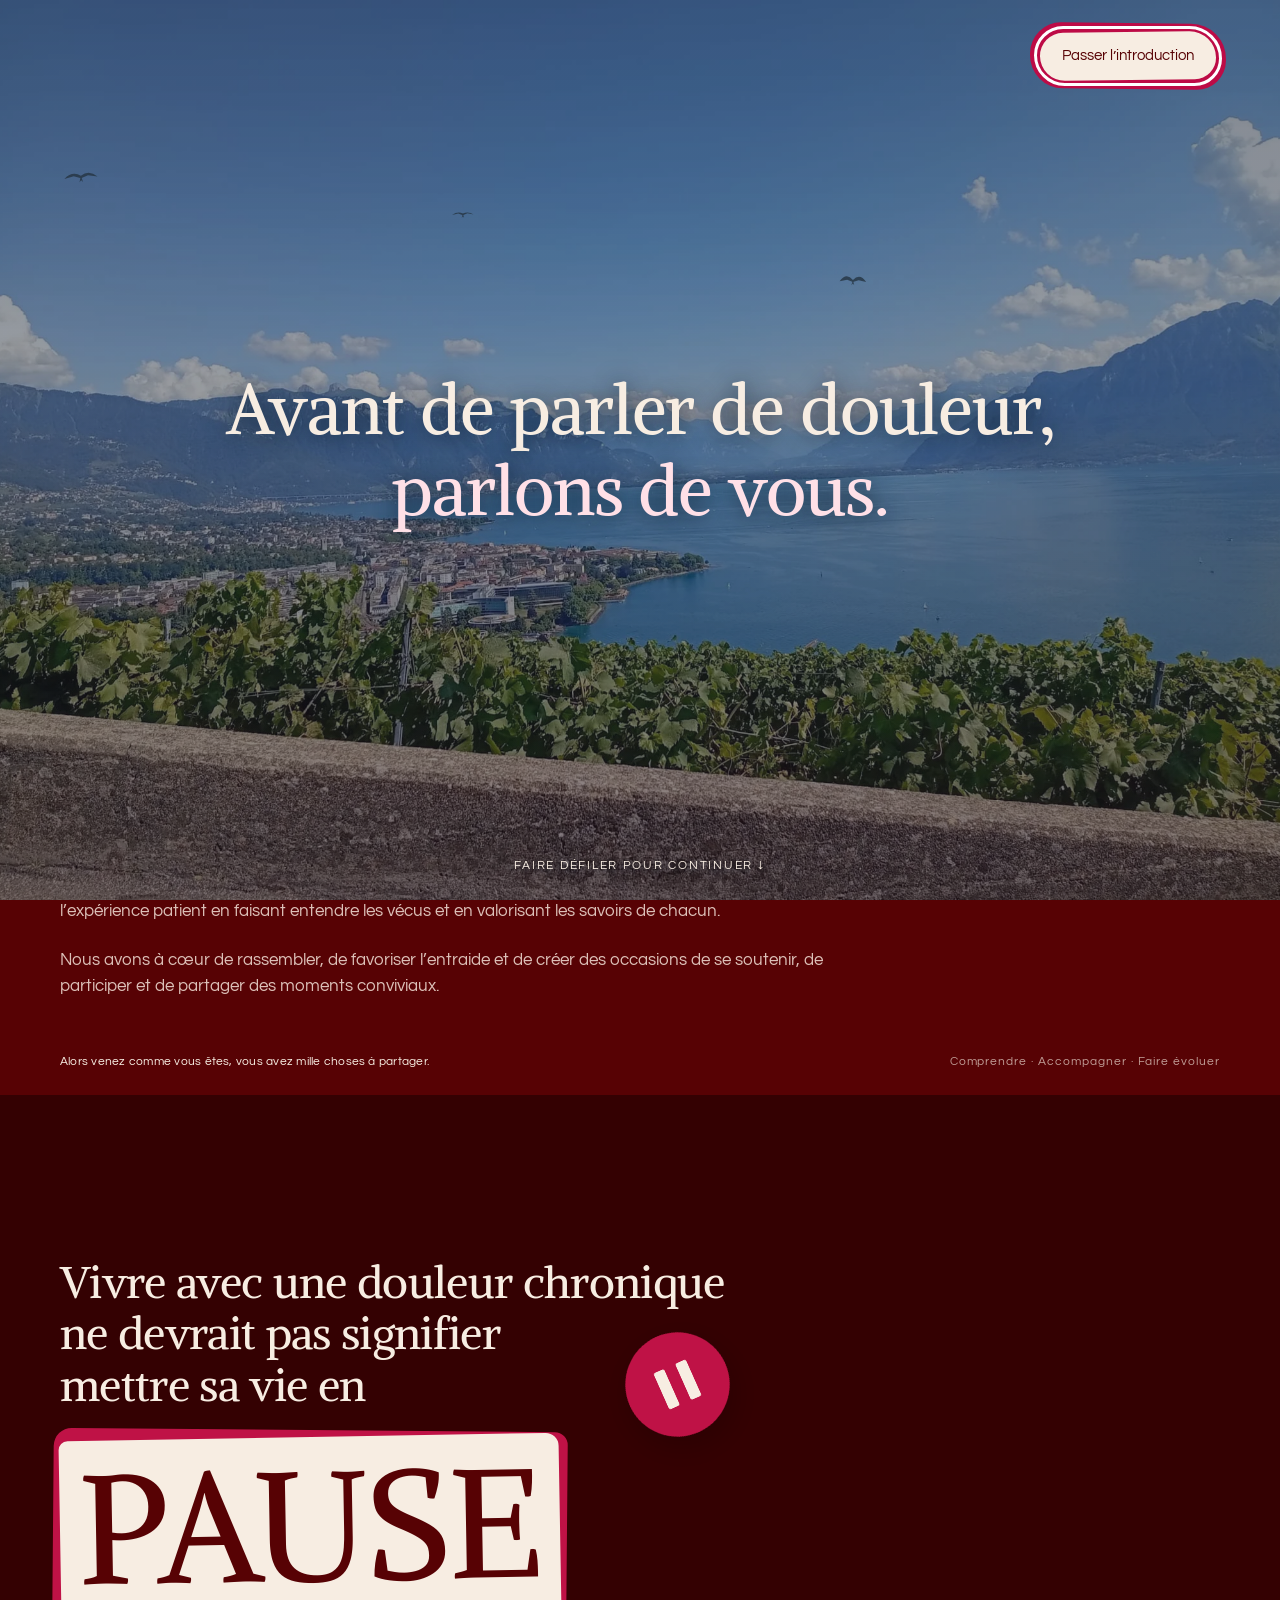
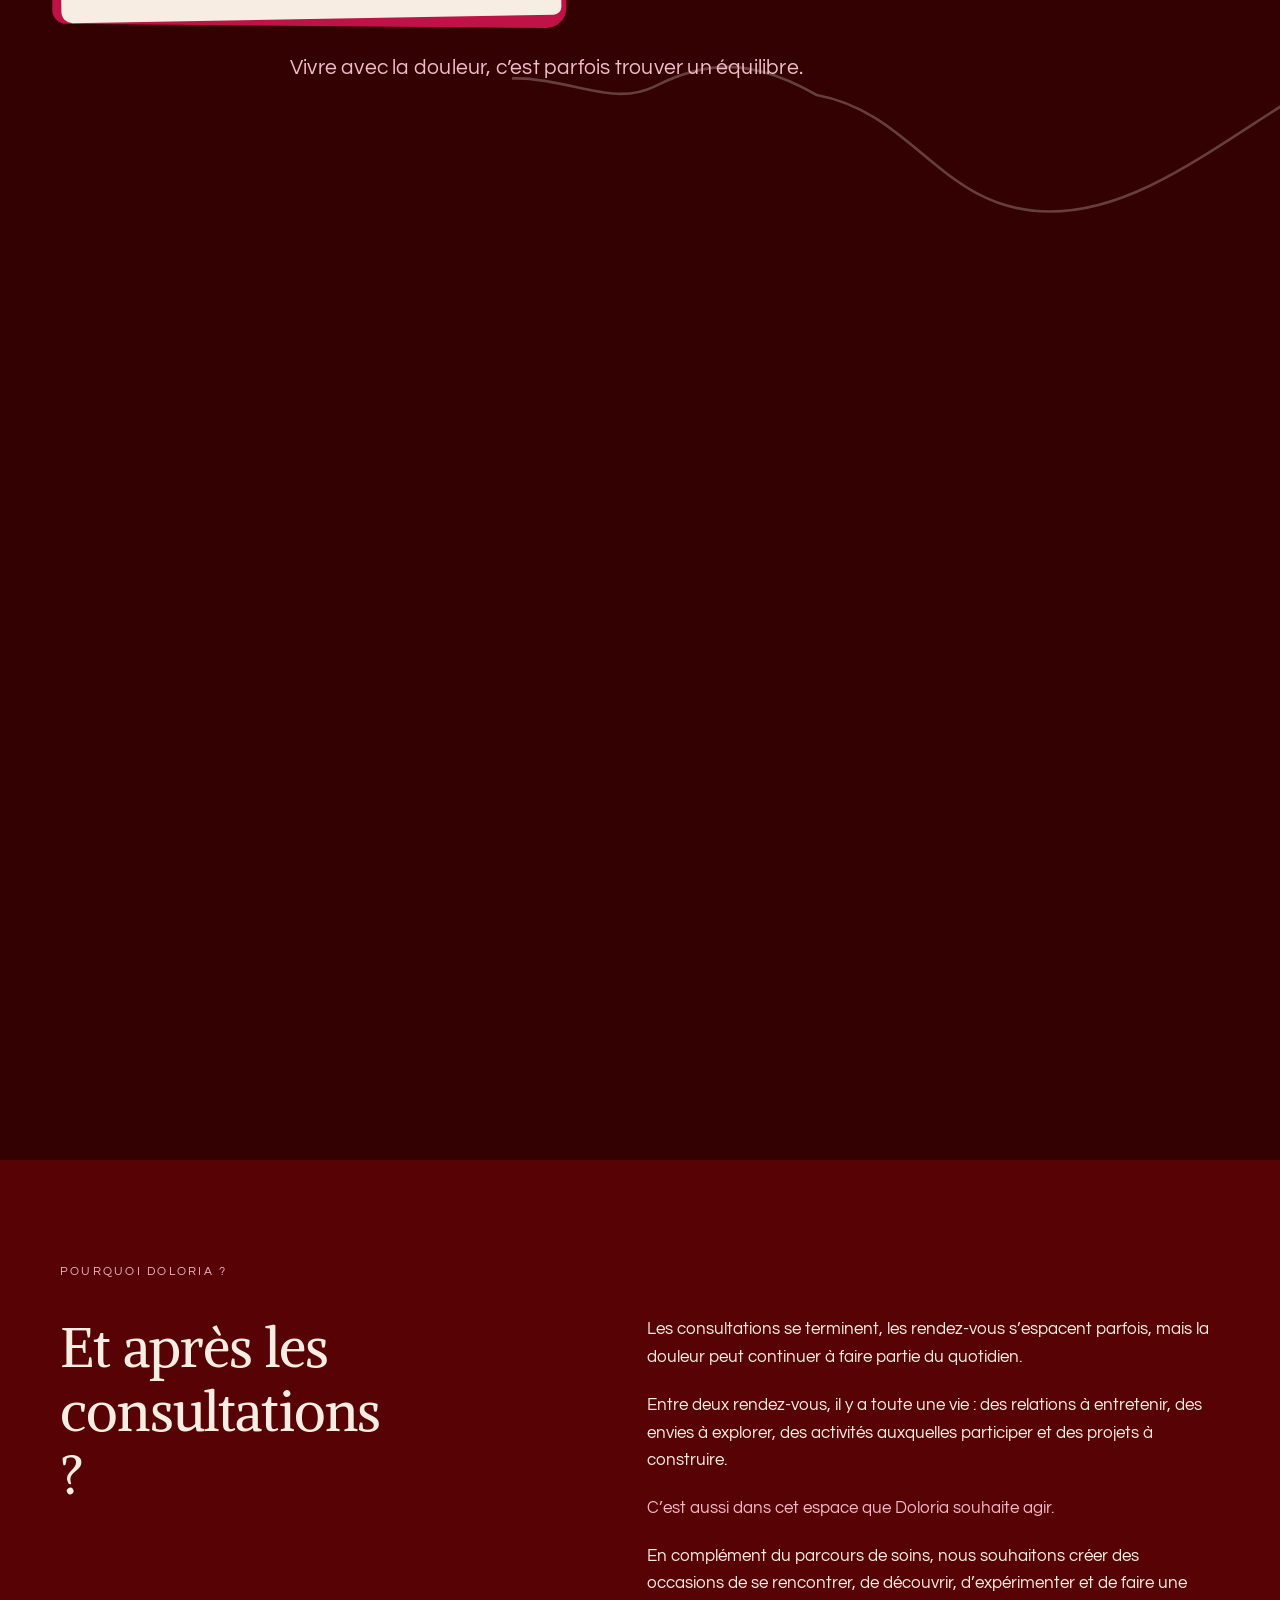
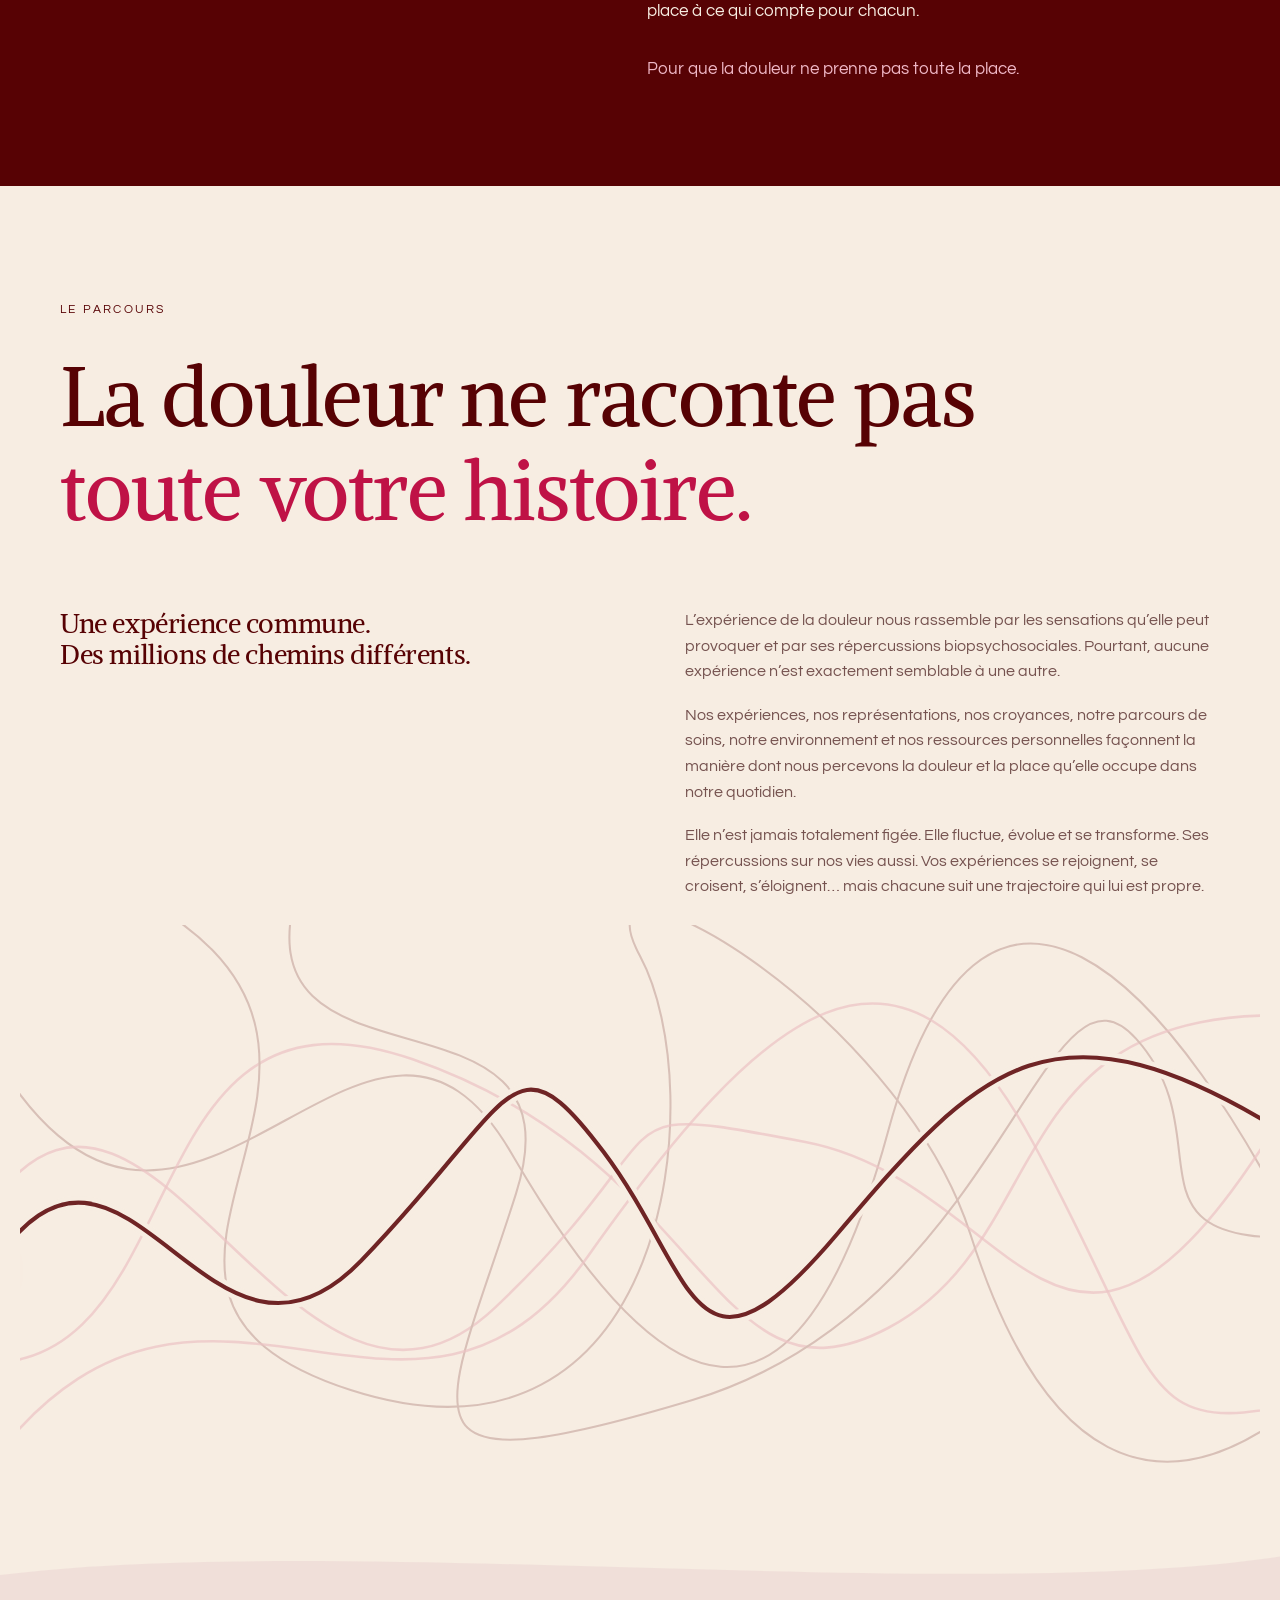
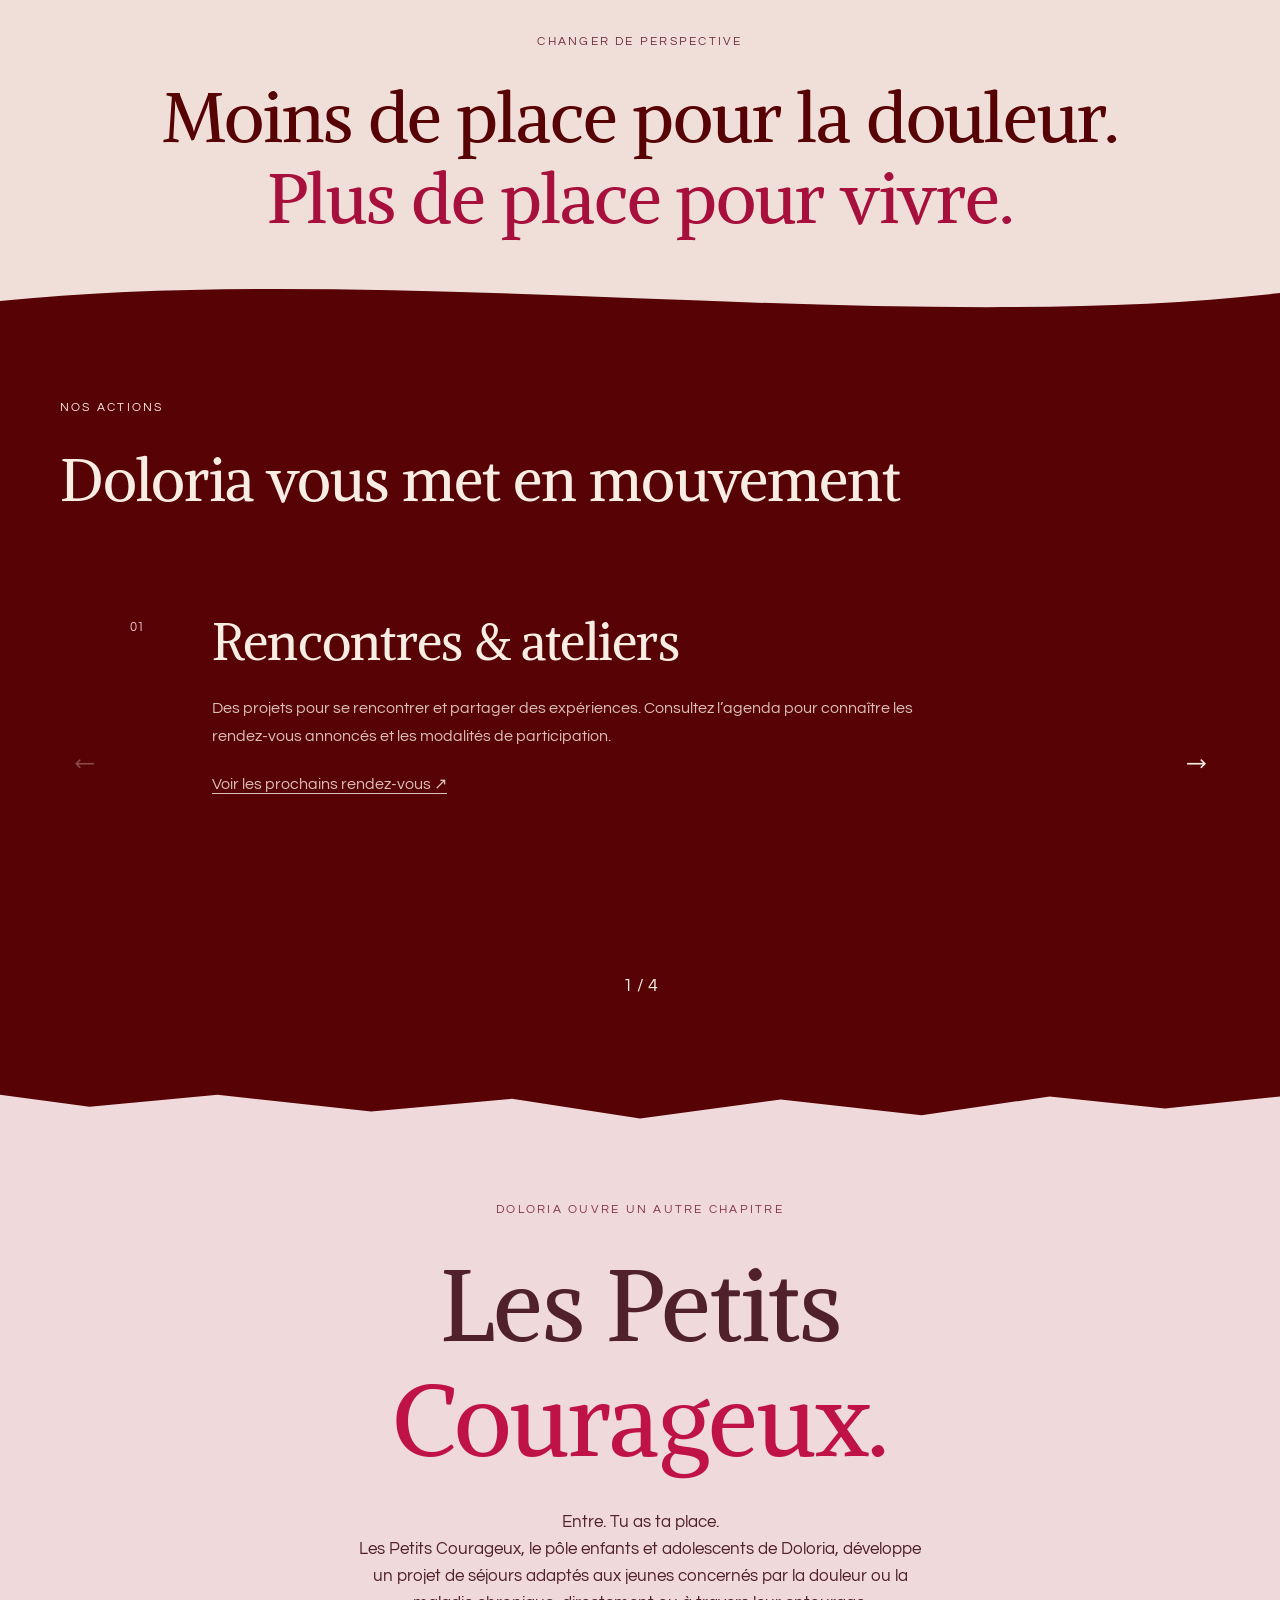
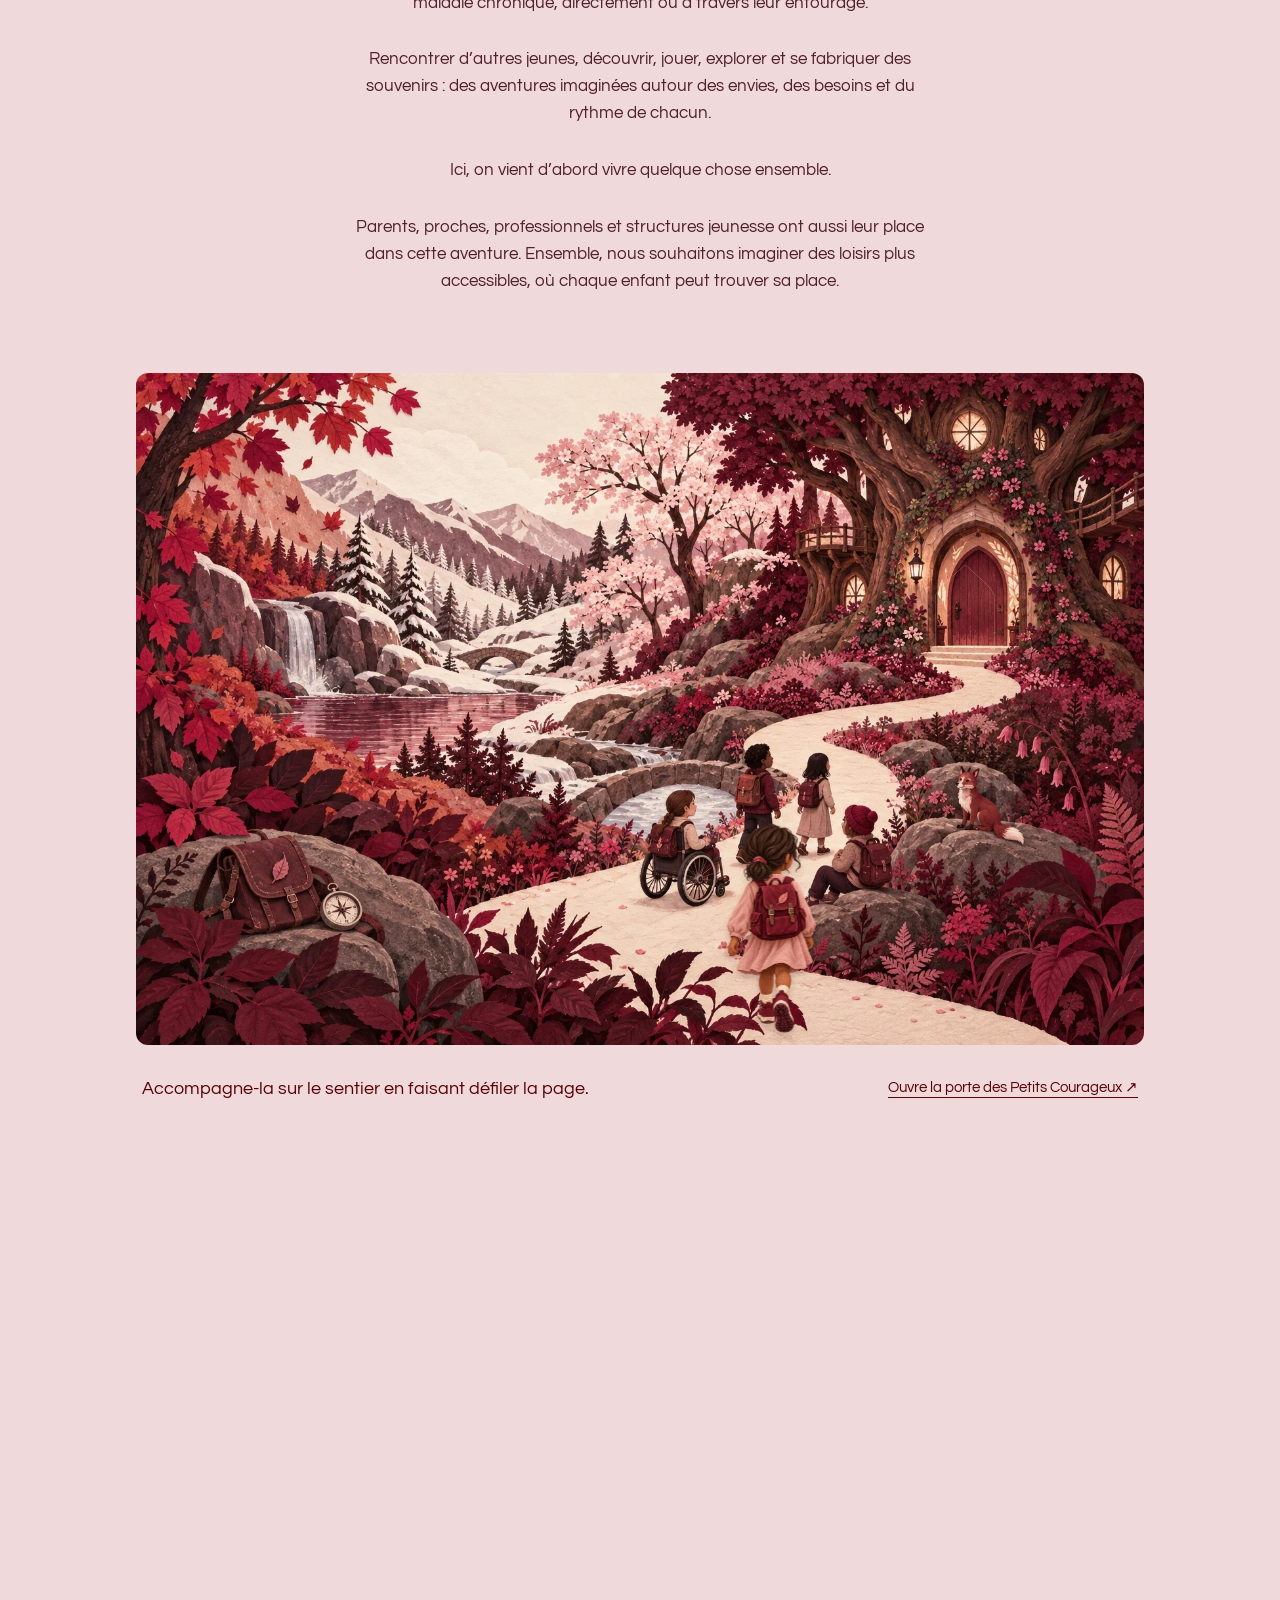
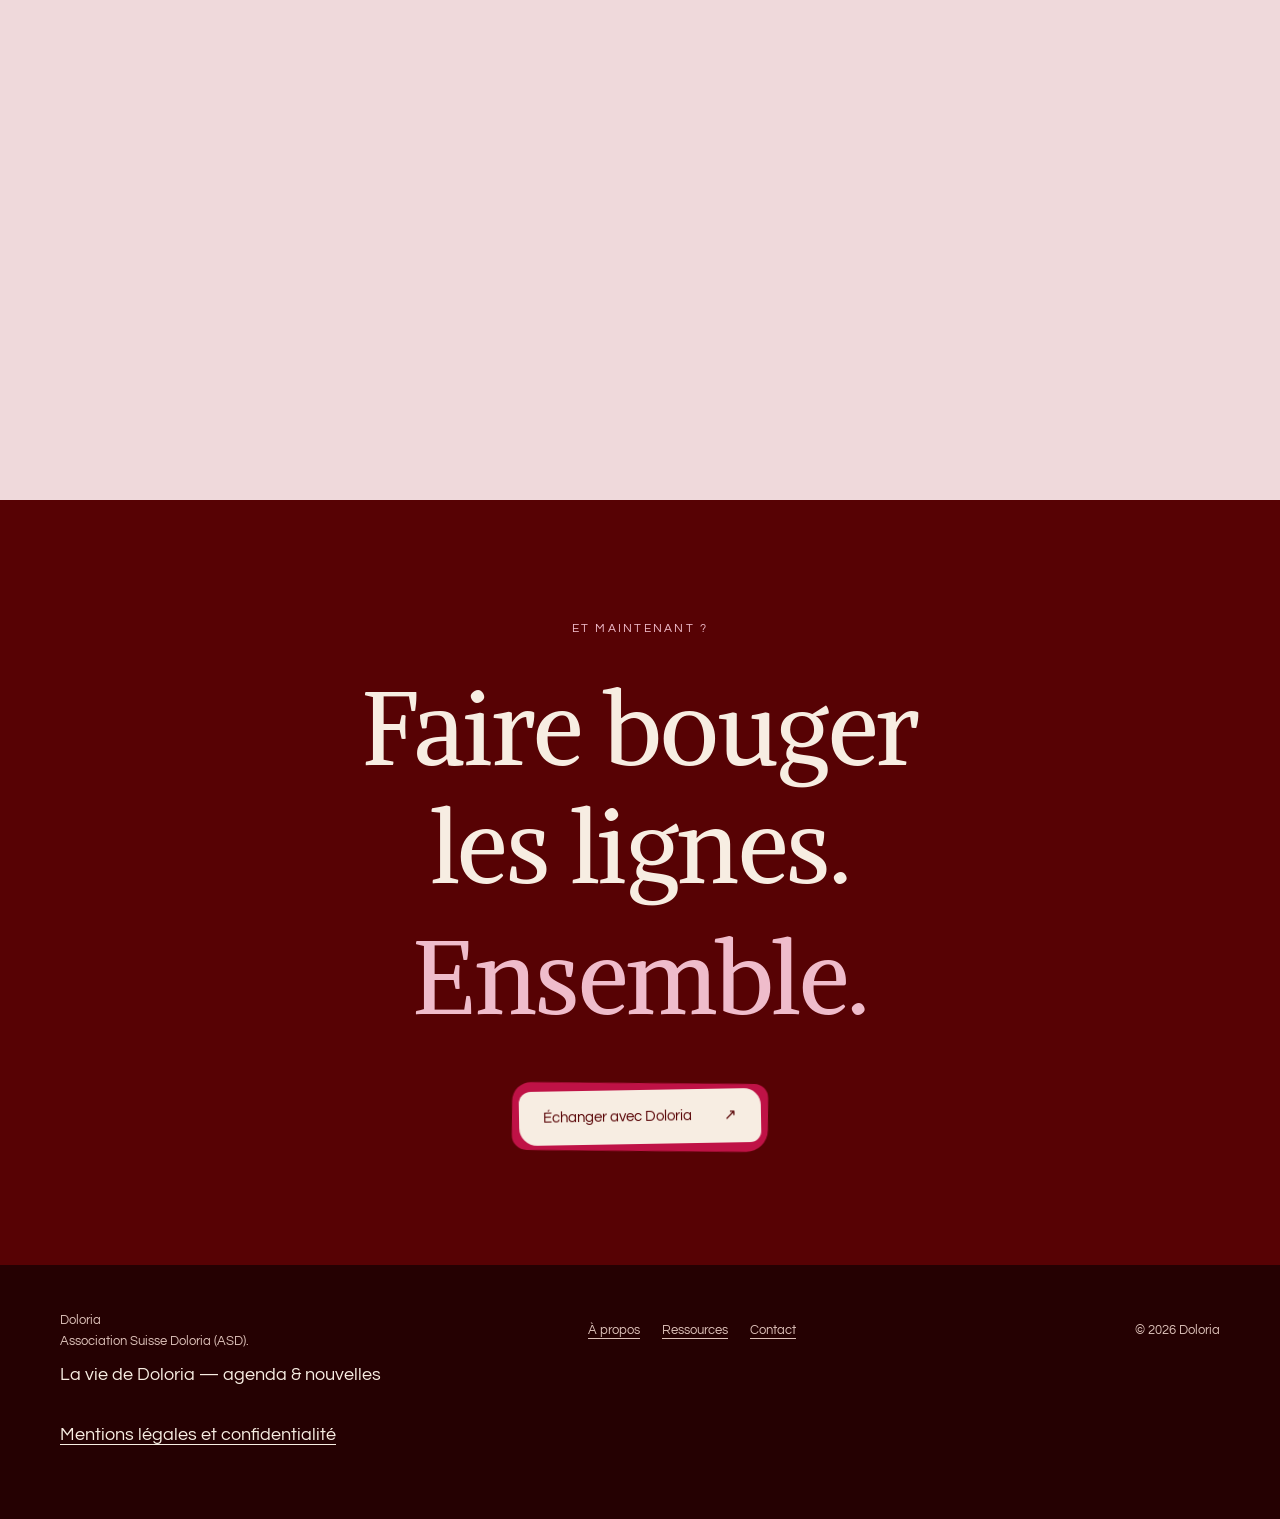
==== commit 31a73de9: "Ajouter une découverte immersive de la neurostimulation médullaire et ses accès" ====
--- a/index.html
+++ b/index.html
@@ -258,7 +258,7 @@
 <circle id="journey-dot" class="dot" r="12" cx="565" cy="220"></circle>
 </svg></div></section>
 <section class="breathe" aria-label="Changer de perspective"><div class="wrap"><div class="eyebrow" data-cms-text="t021">Changer de perspective</div><h2 data-cms-text="t022">Moins de place pour la douleur.<br><span data-cms-text="t023">Plus de place pour vivre.</span></h2></div></section>
-<section class="actions" id="actions" aria-labelledby="actions-title"><div class="wrap"><div class="eyebrow" data-cms-text="t054">Nos actions</div><h2 id="actions-title" data-cms-text="t055">Doloria vous met en mouvement</h2><div class="actions-carousel" role="region" aria-roledescription="carrousel" aria-label="Les actions de Doloria"><div class="actions-track" id="actions-track" tabindex="0" aria-label="Parcourir les quatre actions"><article class="action-row" role="group" aria-roledescription="diapositive" aria-label="1 sur 4"><span class="number" data-cms-text="t056">01</span><h3 data-cms-text="t057">Rencontres &amp; ateliers</h3><p data-cms-text="t058">Des projets pour se rencontrer et partager des expériences. Consultez l’agenda pour connaître les rendez-vous annoncés et les modalités de participation.<br><a href="vie-doloria.html#agenda" data-cms-text="t059">Voir les prochains rendez-vous ↗</a></p></article><article class="action-row" role="group" aria-roledescription="diapositive" aria-label="2 sur 4" id="ressources"><span class="number" data-cms-text="t060">02</span><h3 data-cms-text="t061">Ressources &amp; sensibilisation</h3><p data-cms-text="t062">Des infographies et des documents pour comprendre la douleur, mettre des mots sur son vécu et en parler avec ses proches ou les professionnels.<br><a href="ressources.html" data-cms-text="t063">Explorer les ressources ↗</a></p></article><article class="action-row" role="group" aria-roledescription="diapositive" aria-label="3 sur 4"><span class="number" data-cms-text="t064">03</span><h3 data-cms-text="t065">Droits &amp; démarches</h3><p data-cms-text="t066">Une question sur vos droits, l’assurance-invalidité (AI) ou une demande d’aide ? Présentez-nous votre besoin pour échanger sur les pistes et les interlocuteurs possibles.<br><a href="contact.html" data-cms-text="t067">Nous contacter pour une démarche ↗</a></p></article><article class="action-row" role="group" aria-roledescription="diapositive" aria-label="4 sur 4"><span class="number" data-cms-text="t068">04</span><h3 data-cms-text="t069">Projets avec les professionnels</h3><p data-cms-text="t070">Témoignage, sensibilisation, travail d’études ou recherche : échangeons sur la place de l’expérience vécue dans votre projet.<br><a href="professionnels.html#professionnels" data-cms-text="t071">Proposer une collaboration ↗</a></p></article></div><div class="actions-controls" hidden><button type="button" class="actions-prev" aria-label="Action précédente" aria-controls="actions-track">←</button><span class="actions-count" aria-live="polite" aria-atomic="true">1 / 4</span><button type="button" class="actions-next" aria-label="Action suivante" aria-controls="actions-track">→</button></div></div></div></section>
+<section class="actions" id="actions" aria-labelledby="actions-title"><div class="wrap"><div class="eyebrow" data-cms-text="t054">Nos actions</div><h2 id="actions-title" data-cms-text="t055">Doloria vous met en mouvement</h2><div class="actions-carousel" role="region" aria-roledescription="carrousel" aria-label="Les actions de Doloria"><div class="actions-track" id="actions-track" tabindex="0" aria-label="Parcourir les quatre actions"><article class="action-row" role="group" aria-roledescription="diapositive" aria-label="1 sur 4"><span class="number" data-cms-text="t056">01</span><h3 data-cms-text="t057">Rencontres &amp; ateliers</h3><p data-cms-text="t058">Des projets pour se rencontrer et partager des expériences. Consultez l’agenda pour connaître les rendez-vous annoncés et les modalités de participation.<br><a href="vie-doloria.html#agenda" data-cms-text="t059">Voir les prochains rendez-vous ↗</a></p></article><article class="action-row" role="group" aria-roledescription="diapositive" aria-label="2 sur 4" id="ressources"><span class="number" data-cms-text="t060">02</span><h3 data-cms-text="t061">Ressources &amp; sensibilisation</h3><p data-cms-text="t062">Des infographies et des documents pour comprendre la douleur, mettre des mots sur son vécu et en parler avec ses proches ou les professionnels.<br><a href="ressources.html" data-cms-text="t063">Explorer les ressources ↗</a><p class="neuro-entry"><a href="neuromodulation.html">Un éclairage particulier sur la neurostimulation médullaire ↗</a></p></p></article><article class="action-row" role="group" aria-roledescription="diapositive" aria-label="3 sur 4"><span class="number" data-cms-text="t064">03</span><h3 data-cms-text="t065">Droits &amp; démarches</h3><p data-cms-text="t066">Une question sur vos droits, l’assurance-invalidité (AI) ou une demande d’aide ? Présentez-nous votre besoin pour échanger sur les pistes et les interlocuteurs possibles.<br><a href="contact.html" data-cms-text="t067">Nous contacter pour une démarche ↗</a></p></article><article class="action-row" role="group" aria-roledescription="diapositive" aria-label="4 sur 4"><span class="number" data-cms-text="t068">04</span><h3 data-cms-text="t069">Projets avec les professionnels</h3><p data-cms-text="t070">Témoignage, sensibilisation, travail d’études ou recherche : échangeons sur la place de l’expérience vécue dans votre projet.<br><a href="professionnels.html#professionnels" data-cms-text="t071">Proposer une collaboration ↗</a></p></article></div><div class="actions-controls" hidden><button type="button" class="actions-prev" aria-label="Action précédente" aria-controls="actions-track">←</button><span class="actions-count" aria-live="polite" aria-atomic="true">1 / 4</span><button type="button" class="actions-next" aria-label="Action suivante" aria-controls="actions-track">→</button></div></div></div></section>
 <section class="kids" id="petits" aria-labelledby="kids-title">
 <div class="kids-intro wrap"><div class="eyebrow" data-cms-text="t024">Doloria ouvre un autre chapitre</div><h2 id="kids-title" data-cms-text="t025">Les Petits<br><em data-cms-text="t026">Courageux.</em></h2><p data-cms-text="t027">Entre. Tu as ta place.<br data-cms-tail="t028">Les Petits Courageux, le pôle enfants et adolescents de Doloria, développe un projet de séjours adaptés aux jeunes concernés par la douleur ou la maladie chronique, directement ou à travers leur entourage.</p><p data-cms-text="t029">Rencontrer d’autres jeunes, découvrir, jouer, explorer et se fabriquer des souvenirs : des aventures imaginées autour des envies, des besoins et du rythme de chacun.</p><p><strong data-cms-text="t030">Ici, on vient d’abord vivre quelque chose ensemble.</strong></p><p data-cms-text="t080">Parents, proches, professionnels et structures jeunesse ont aussi leur place dans cette aventure. Ensemble, nous souhaitons imaginer des loisirs plus accessibles, où chaque enfant peut trouver sa place.</p></div>
 <div class="forest-scroll" id="forest-adventure"><div class="forest-pin"><figure class="forest-figure interactive-forest" aria-label="Le sentier vers la maison des Petits Courageux"><div class="forest-canvas"><div class="forest-scene"><img class="forest-background" src="media/site-3c55a26c6a90379a.webp" width="1536" height="1024" alt="Une forêt de papier rose et bordeaux. Un sentier rejoint la porte d’une cabane dans un arbre, au milieu des enfants et d’un petit renard." loading="lazy" decoding="async"><img class="walking-child" src="media/site-0a929d086c19bb90.webp" alt="" aria-hidden="true" width="1024" height="1536"><a class="forest-door door-enter" href="petits-courageux.html" aria-label="Ouvrir la porte et entrer dans Les Petits Courageux"><span class="door-light" aria-hidden="true"></span><span class="door-leaf" aria-hidden="true"><img src="media/site-3c55a26c6a90379a.webp" alt=""></span></a></div></div><figcaption class="forest-invitation"><span class="forest-hint">Suis le sentier, à ton rythme.</span><a class="door-enter forest-link" href="petits-courageux.html" data-cms-text="t031">Ouvre la porte des Petits Courageux <span aria-hidden="true">↗</span></a></figcaption></figure></div></div>
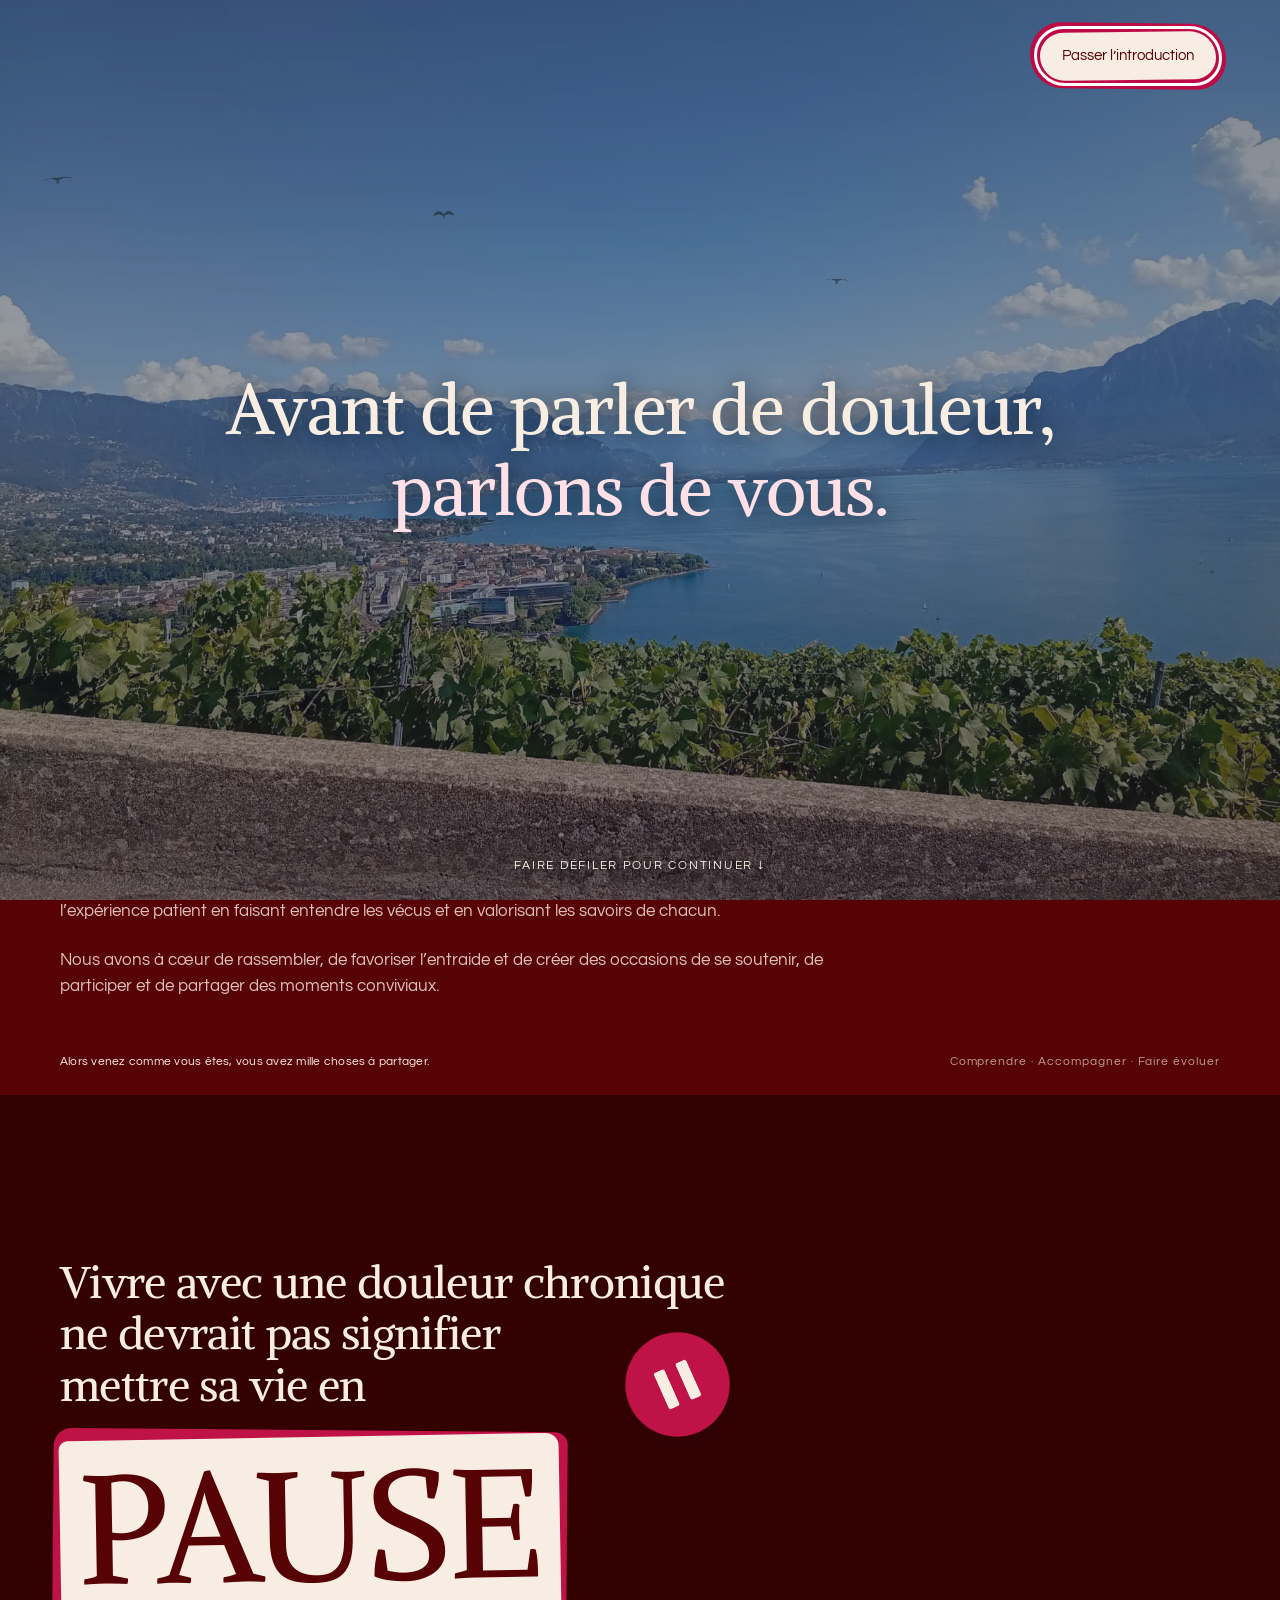
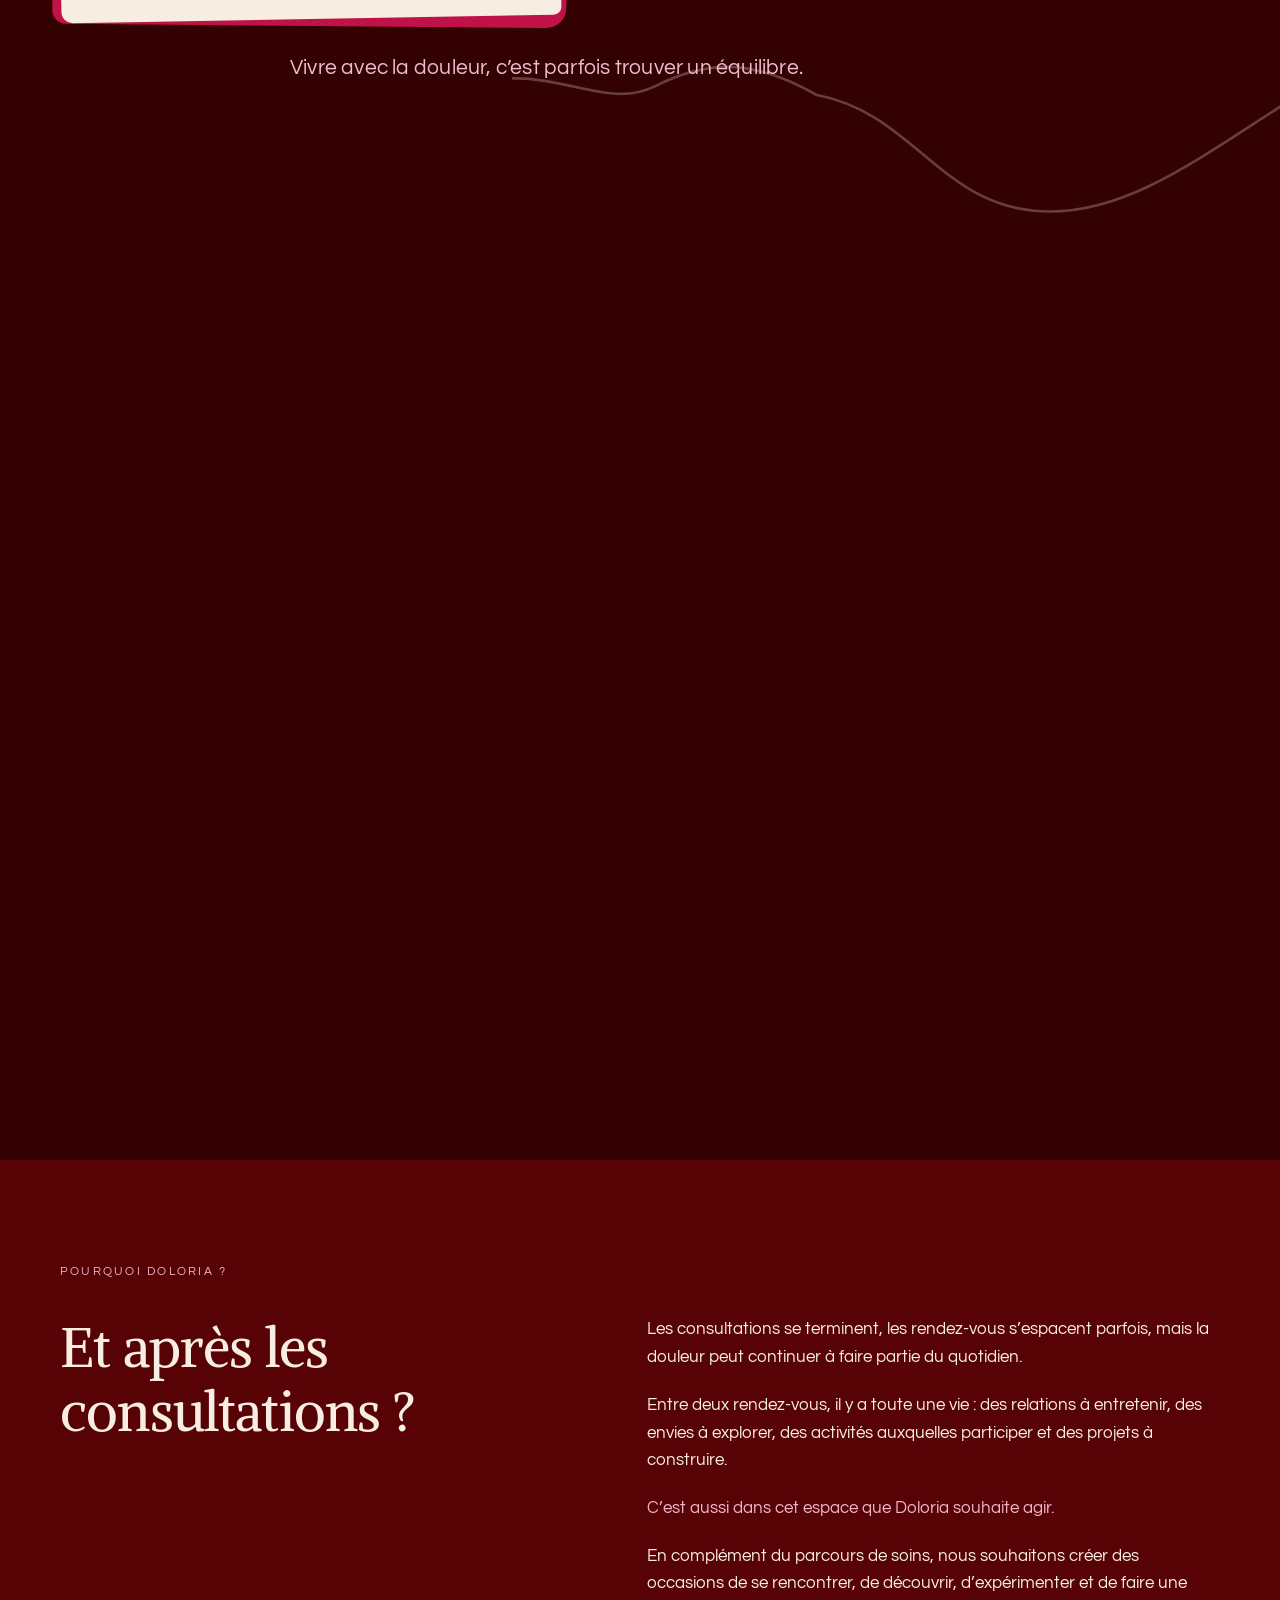
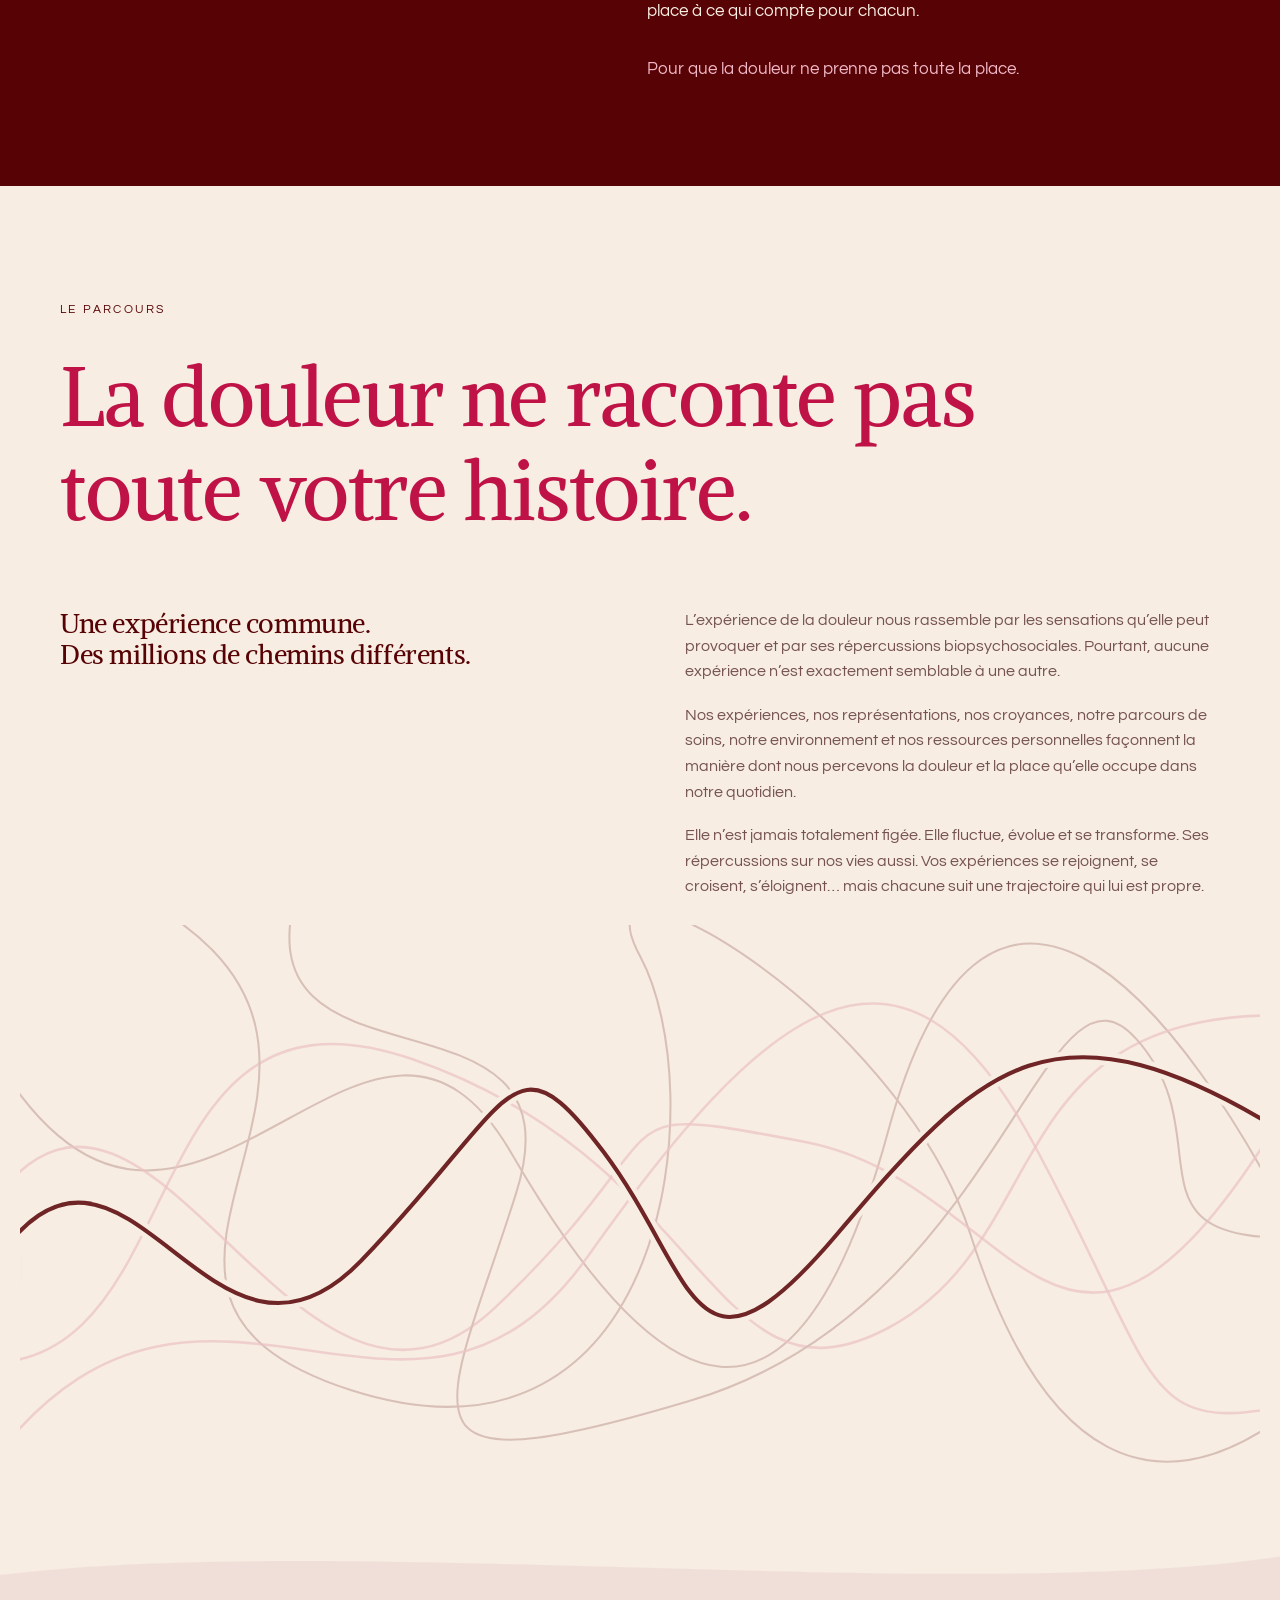
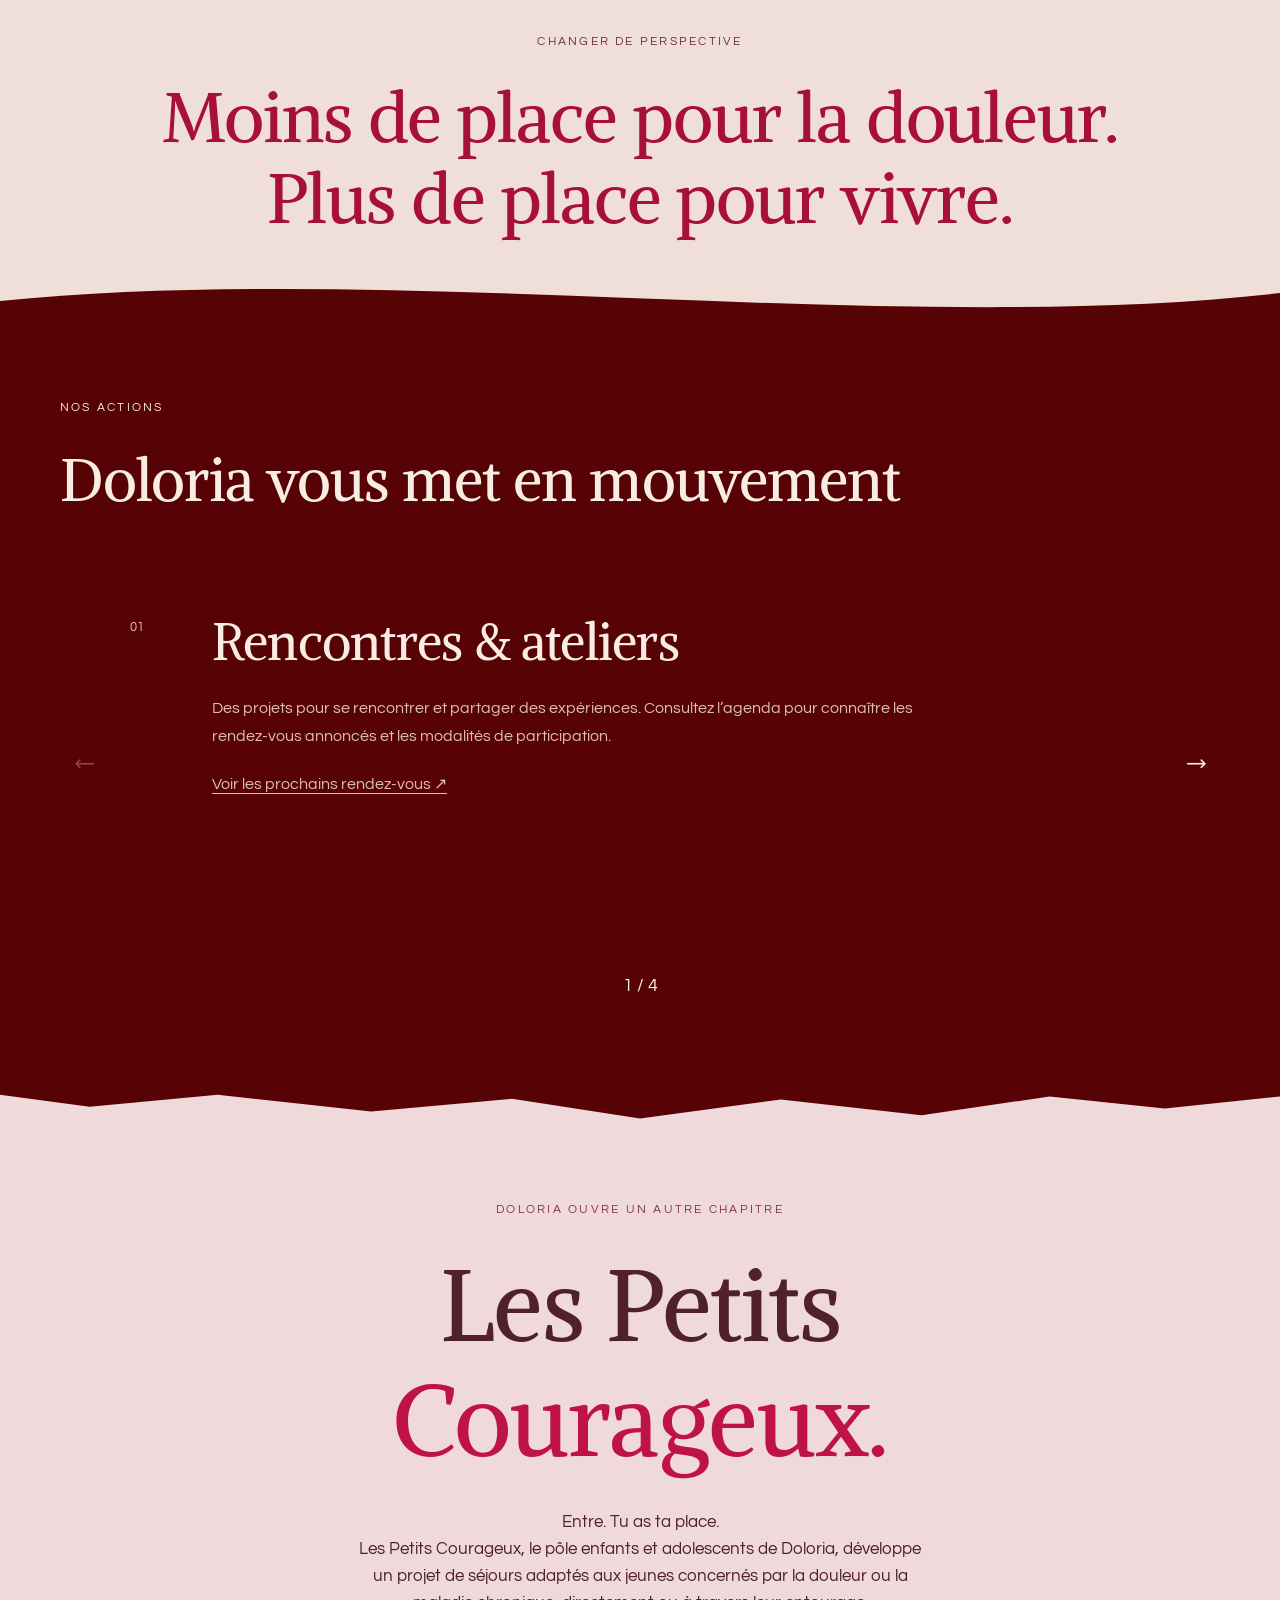
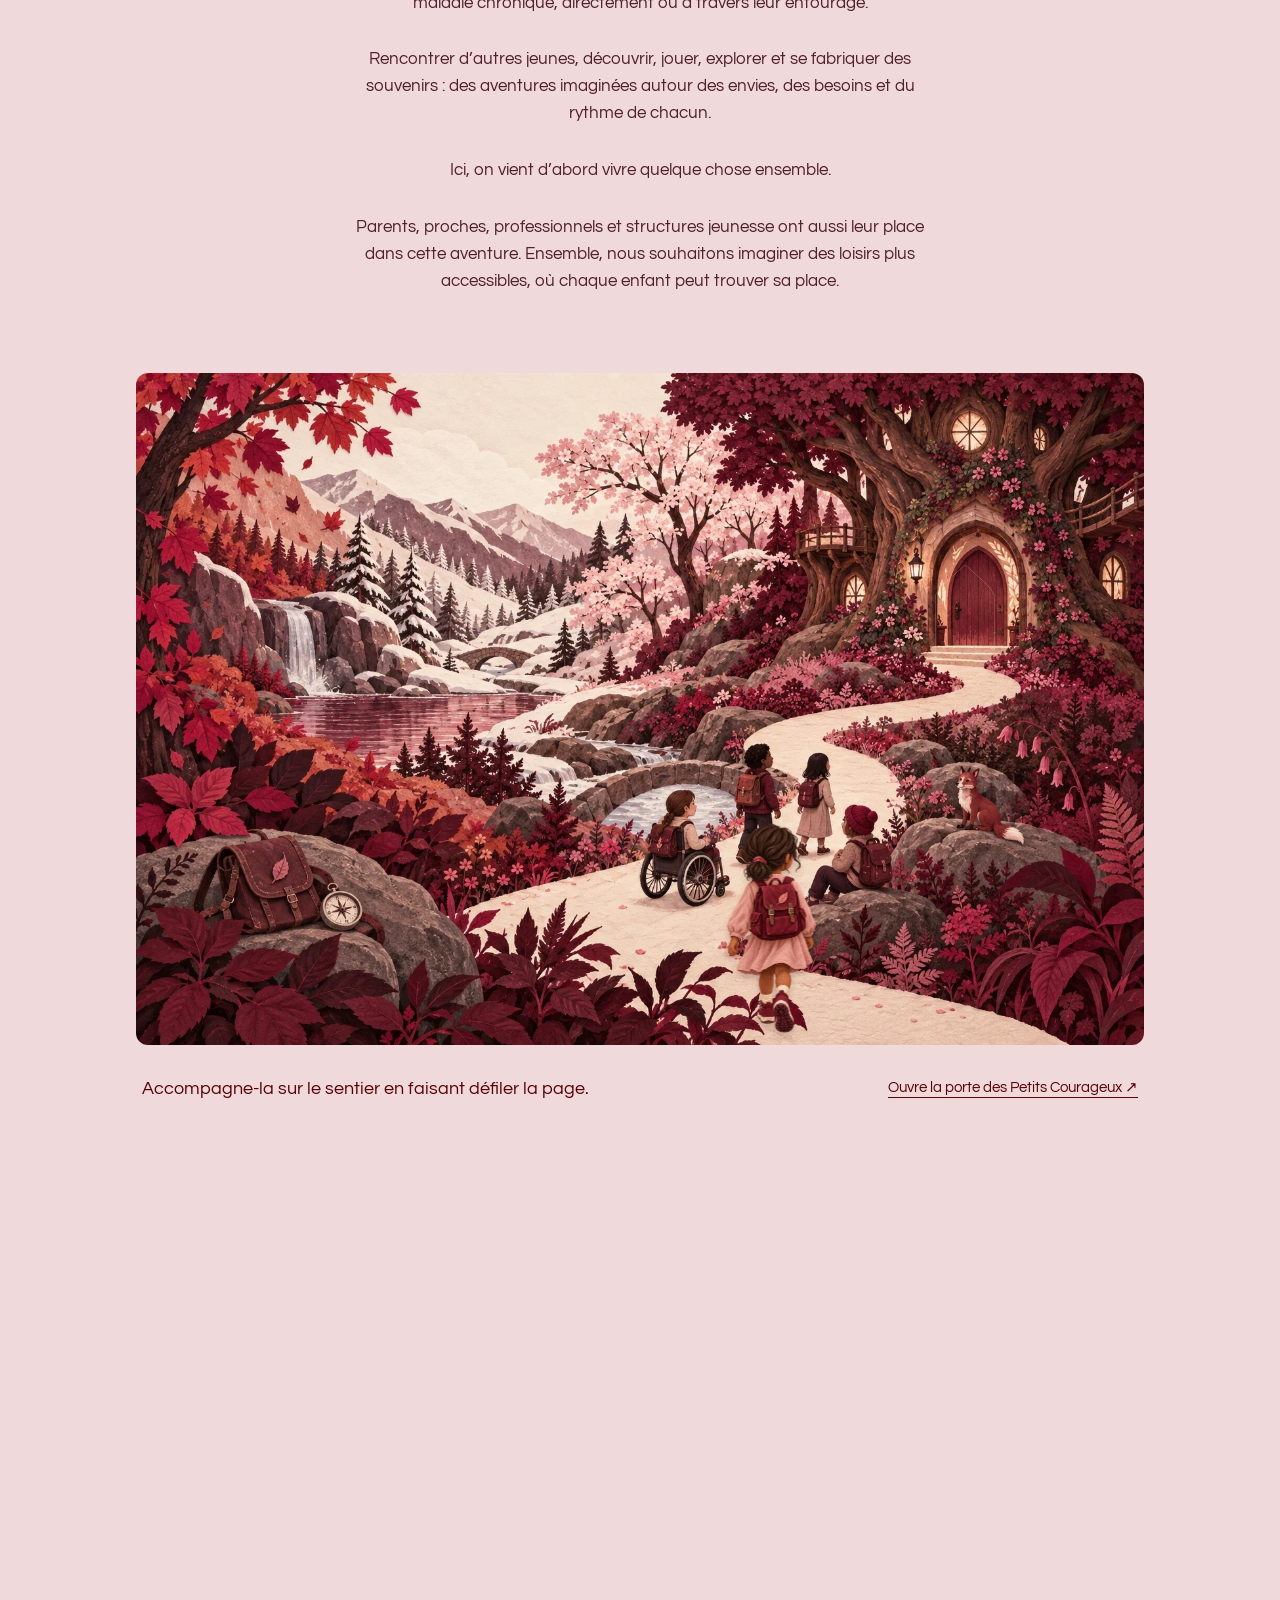
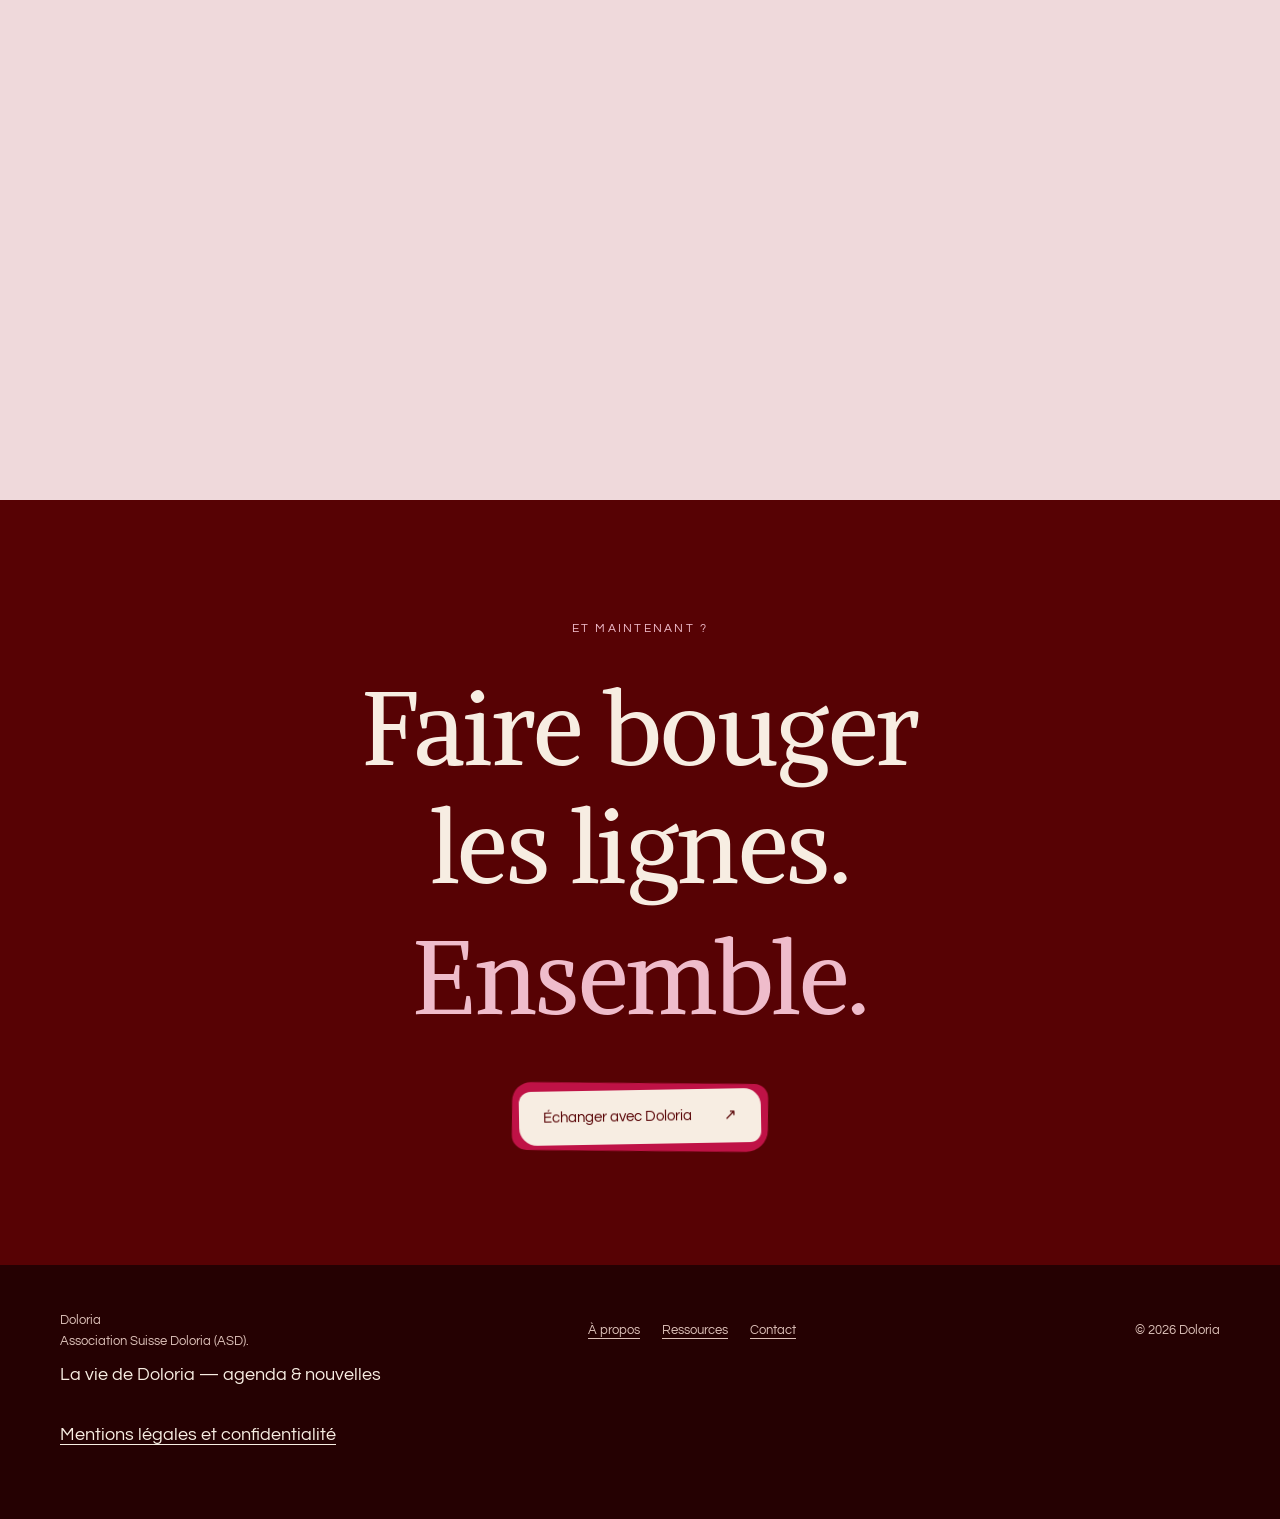
==== commit 325ff851: "Add accessible progressive text reveals across public pages" ====
--- a/index.html
+++ b/index.html
@@ -231,7 +231,7 @@
 </style><style id="after-care-style">
 .after-care{background:#570204;color:#f7ede2;padding:clamp(65px,8vw,120px) 0}.after-care .eyebrow{margin-bottom:35px;color:#efb7c6}.after-care-layout{display:grid;grid-template-columns:1fr 1.15fr;gap:clamp(30px,7vw,100px);align-items:start}.after-care h2{font-family:Alike,serif;font-weight:400;font-size:clamp(2.2rem,4.3vw,4.4rem);line-height:1.12;margin:0;max-width:10ch}.after-care-copy{max-width:660px}.after-care-copy p{font-size:clamp(1.05rem,1.3vw,1.2rem);line-height:1.65;margin:0 0 20px;color:inherit}.after-care-copy strong{font-weight:400;color:#efb7c6}.after-care-copy .after-care-ending{color:#efb7c6;margin:30px 0 0}@media(max-width:760px){.after-care-layout{grid-template-columns:1fr;gap:30px}.after-care h2{max-width:18ch}.after-care .eyebrow{margin-bottom:22px}}
 </style>
-</head>
+<link rel="stylesheet" href="text-motion.css?v=1"></head>
 <body data-cms-page="index">
 <a class="skip" href="#contenu">Aller au contenu</a>
 <header id="site-header"><nav id="site-navigation" aria-label="Navigation principale"><a class="site-logo" href="index.html" aria-label="Doloria, accueil"><img src="media/site-564880e612cbc043.webp" alt="Doloria" width="72" height="72"></a><button id="site-menu-toggle" type="button" aria-expanded="false" aria-controls="site-menu" hidden>Menu</button><div id="site-menu"><a href="a-propos.html">À propos</a><a href="vie-doloria.html">La vie de Doloria</a><a href="index.html#actions">Nos actions</a><a href="ressources.html">Ressources</a><details class="site-pro-menu"><summary>Espace professionnels <span aria-hidden="true">⌄</span></summary><div class="site-pro-links"><a href="professionnels.html">Santé</a><a href="professionnels-animation.html">Anim’</a><a href="professionnels-institutions.html">Institutions</a></div></details><a href="petits-courageux.html">Les Petits Courageux</a><a href="contact.html">Contact</a></div><button class="site-motion" id="motion" type="button" aria-pressed="false">Réduire les animations</button></nav></header>
@@ -461,5 +461,5 @@
 function sync(){raf=0;index=cards.reduce((best,card,i)=>Math.abs(card.getBoundingClientRect().left-track.getBoundingClientRect().left)<Math.abs(cards[best].getBoundingClientRect().left-track.getBoundingClientRect().left)?i:best,0);prev.disabled=index===0;next.disabled=index===cards.length-1;count.textContent=(index+1)+' / '+cards.length;}
 function go(i){const target=Math.max(0,Math.min(cards.length-1,i));track.scrollBy({left:cards[target].getBoundingClientRect().left-track.getBoundingClientRect().left,behavior:matchMedia('(prefers-reduced-motion: reduce)').matches||document.documentElement.classList.contains('no-motion')?'instant':'smooth'});}
 prev.addEventListener('click',()=>go(index-1));next.addEventListener('click',()=>go(index+1));document.addEventListener('keydown',e=>{if(e.defaultPrevented||e.altKey||e.ctrlKey||e.metaKey||e.shiftKey||document.querySelector('dialog[open]'))return;const target=e.target;if(target.closest('input,textarea,select,[contenteditable=true]'))return;const within=target.closest('.actions-carousel');const r=track.getBoundingClientRect();const visible=r.top<innerHeight*.65&&r.bottom>innerHeight*.35;if(!within&&(!visible||(target!==document.body&&target!==document.documentElement&&target.closest('a,button,[tabindex]'))))return;if(['ArrowLeft','ArrowRight'].includes(e.key)||(within&&['Home','End'].includes(e.key))){e.preventDefault();sync();go(e.key==='Home'?0:e.key==='End'?cards.length-1:index+(e.key==='ArrowRight'?1:-1));}});track.addEventListener('scroll',()=>{if(!raf)raf=requestAnimationFrame(sync);},{passive:true});addEventListener('resize',sync);sync();})();
-</script></body>
-</html>+</script><script src="text-motion.js?v=1" defer></script></body>
+</html>
--- a/text-motion.css
+++ b/text-motion.css
@@ -0,0 +1,5 @@
+/* Only the text fragments move: layout, links and existing scenes are unchanged. */
+.doloria-motion-word{display:inline-block;max-width:100%;vertical-align:baseline;white-space:normal}
+@media(prefers-reduced-motion:reduce){.doloria-motion-word{transform:none!important;opacity:1!important}}
+.no-motion .doloria-motion-word,.still .doloria-motion-word{transform:none!important;opacity:1!important}
+@media print{.doloria-motion-word{transform:none!important;opacity:1!important}}
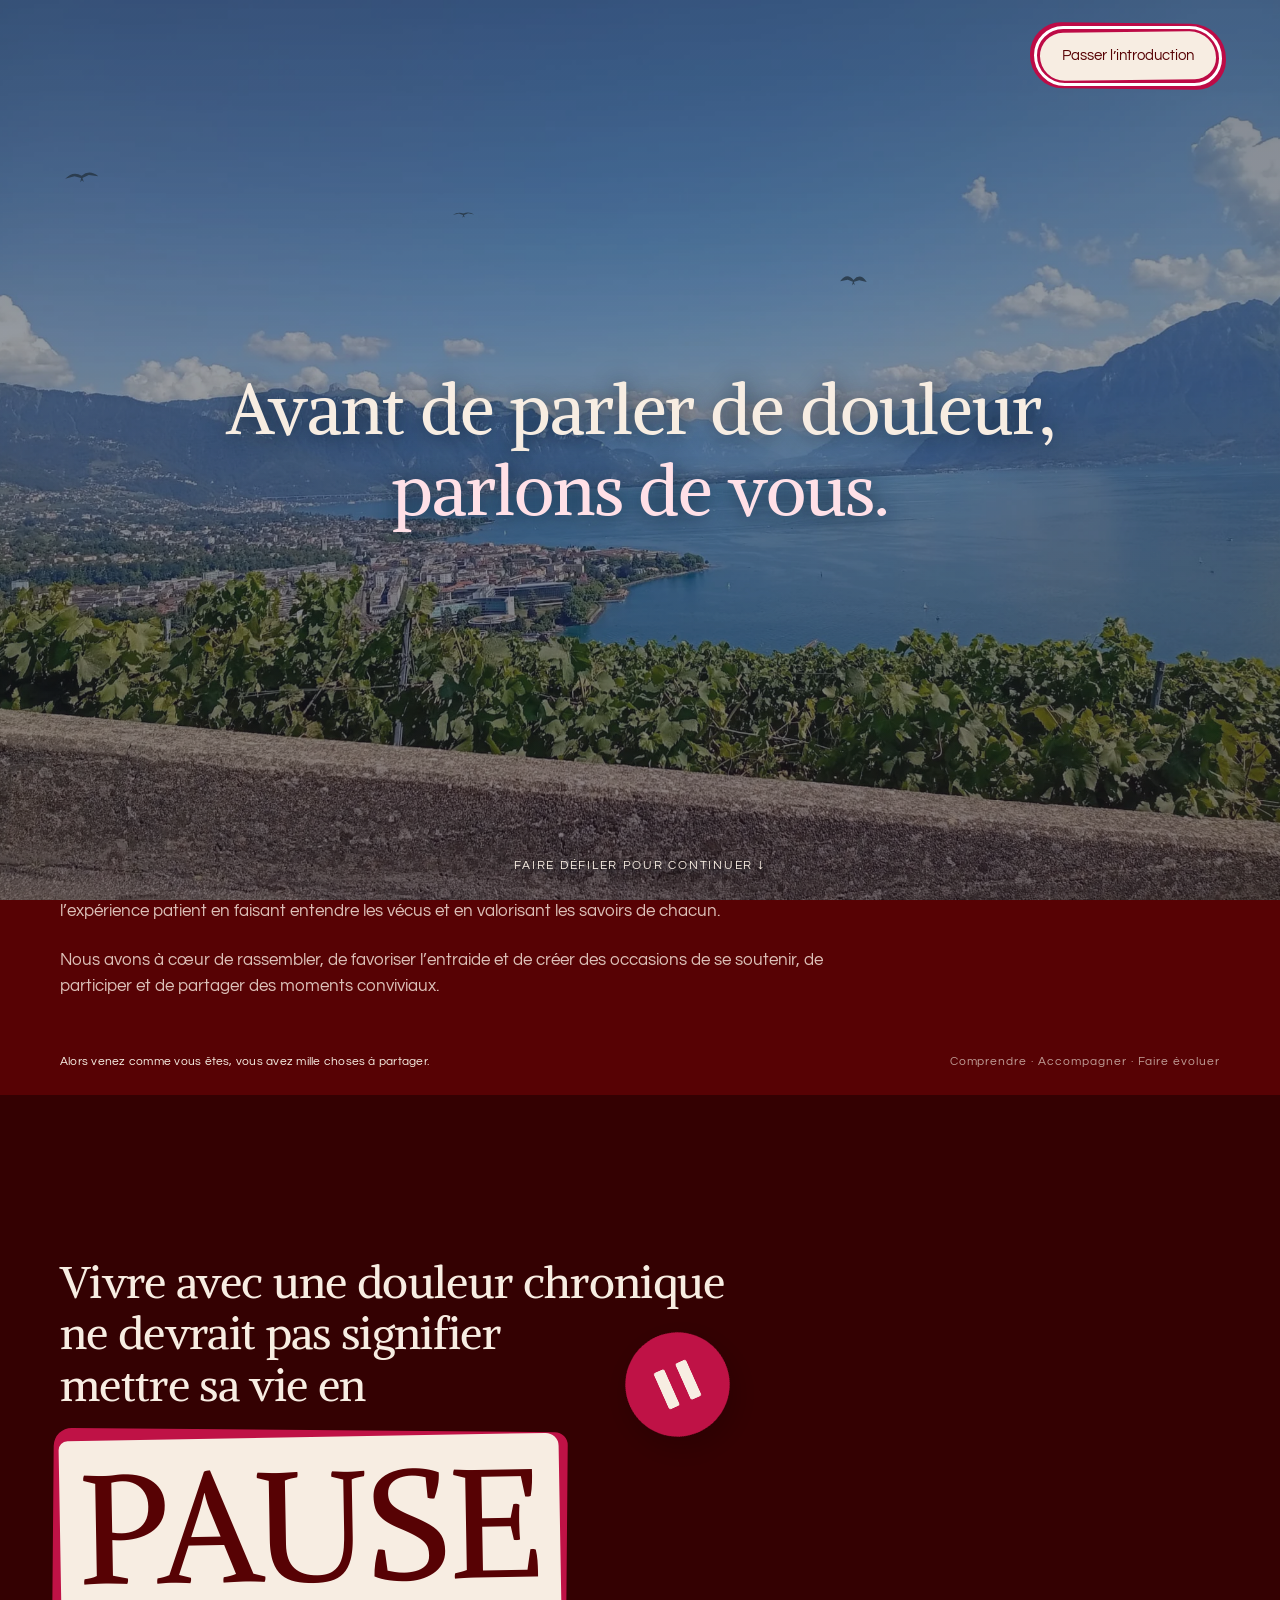
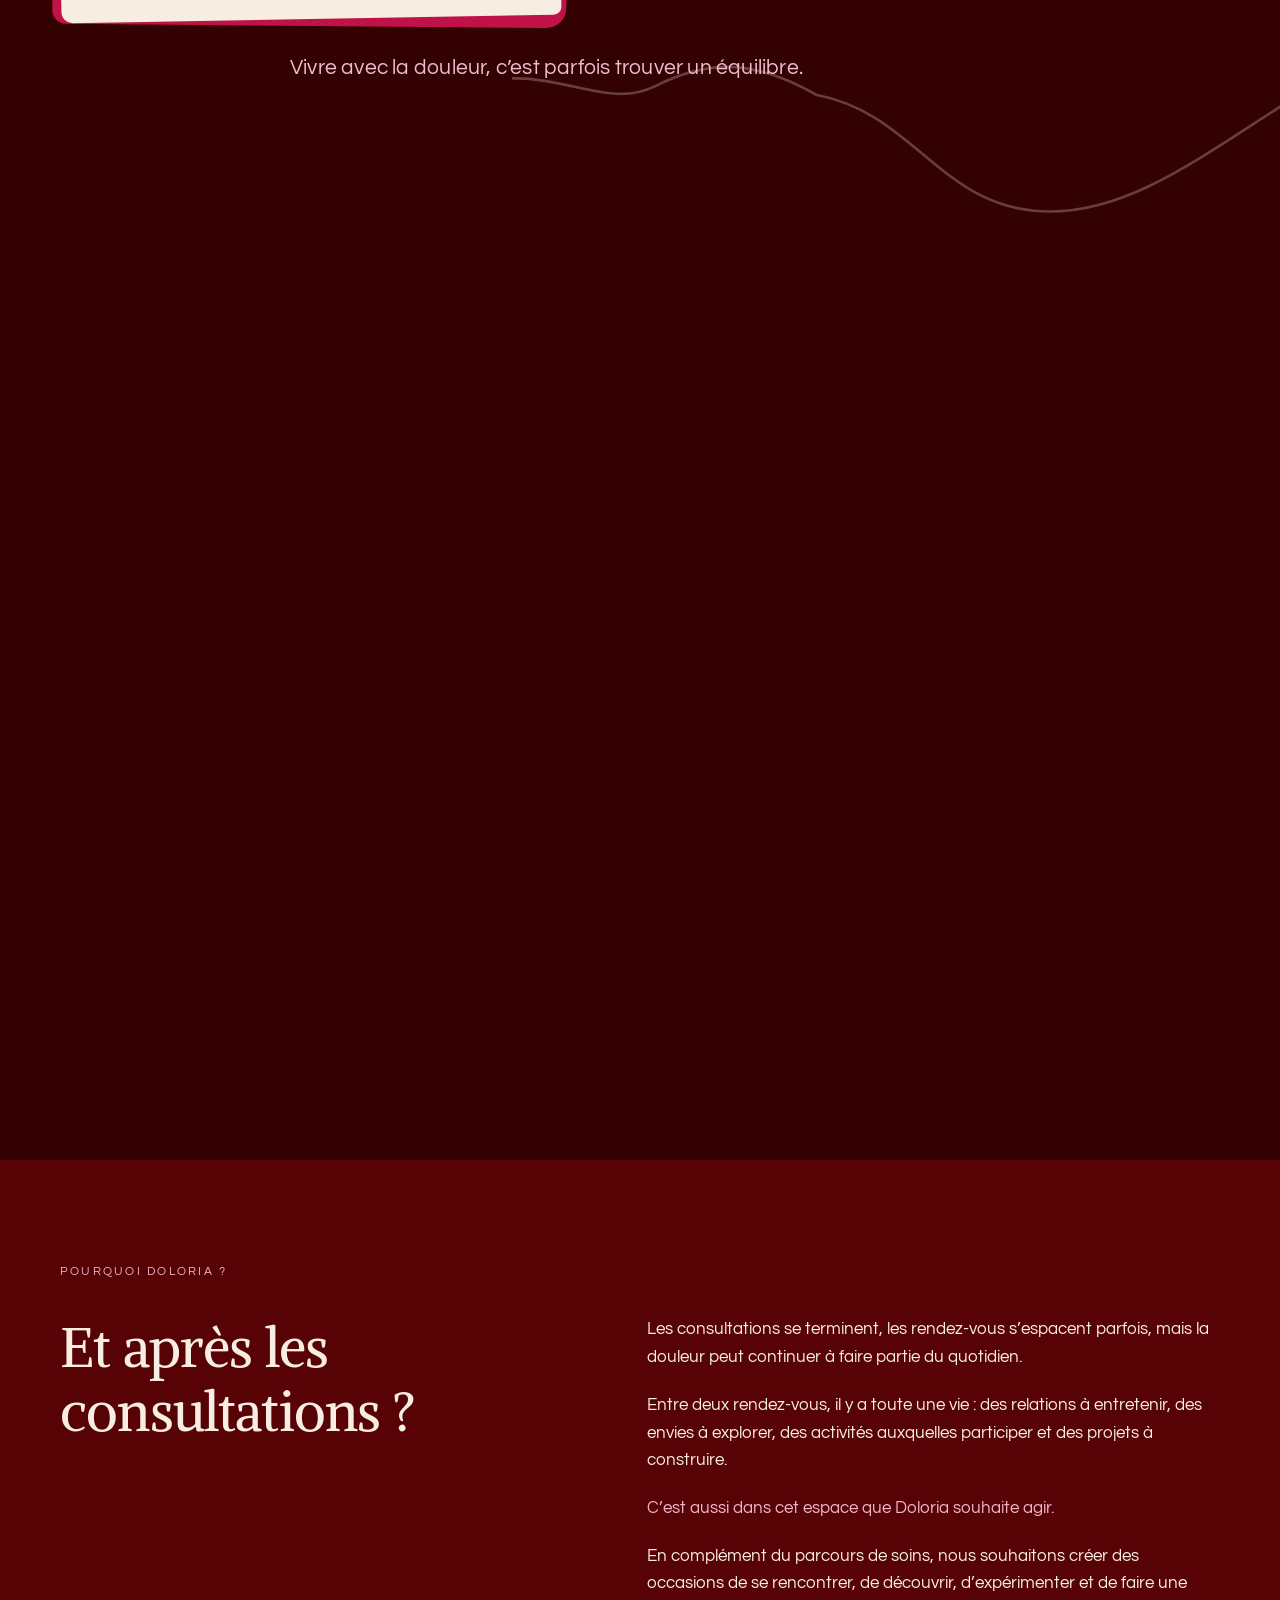
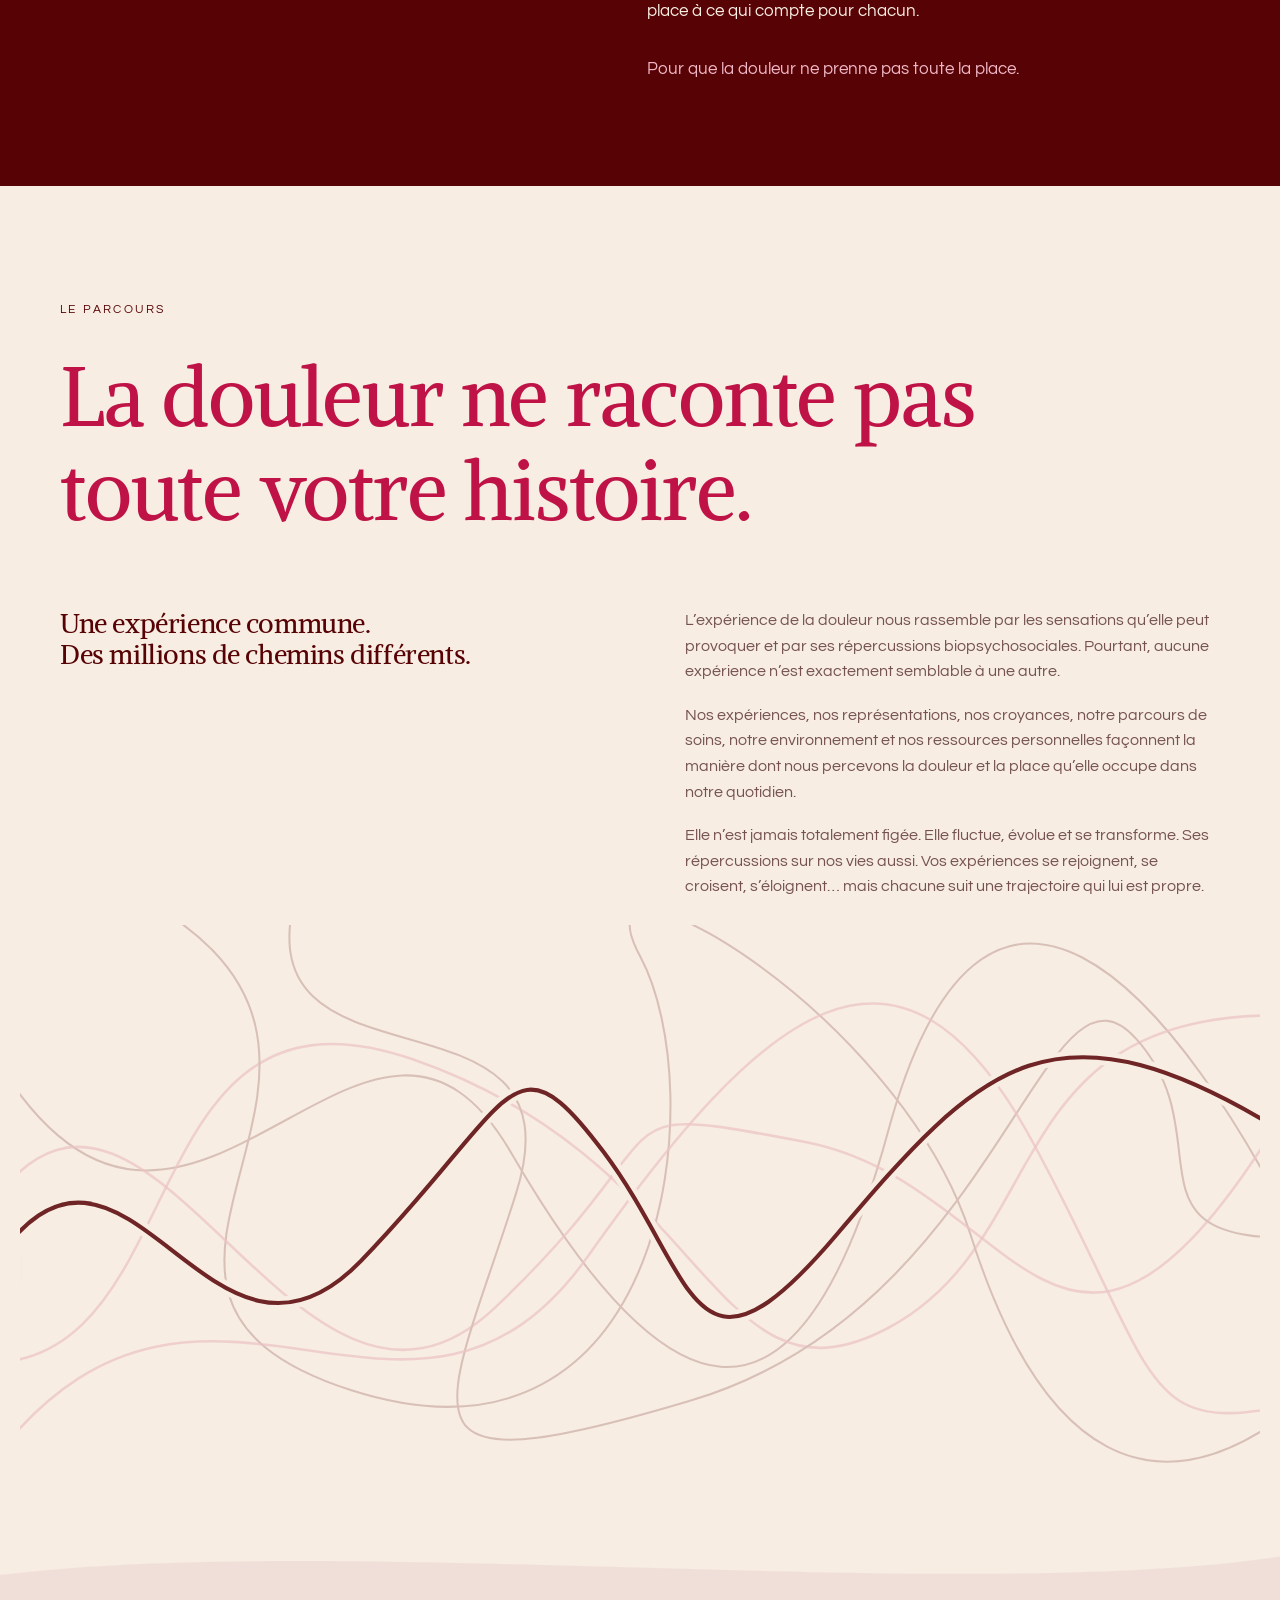
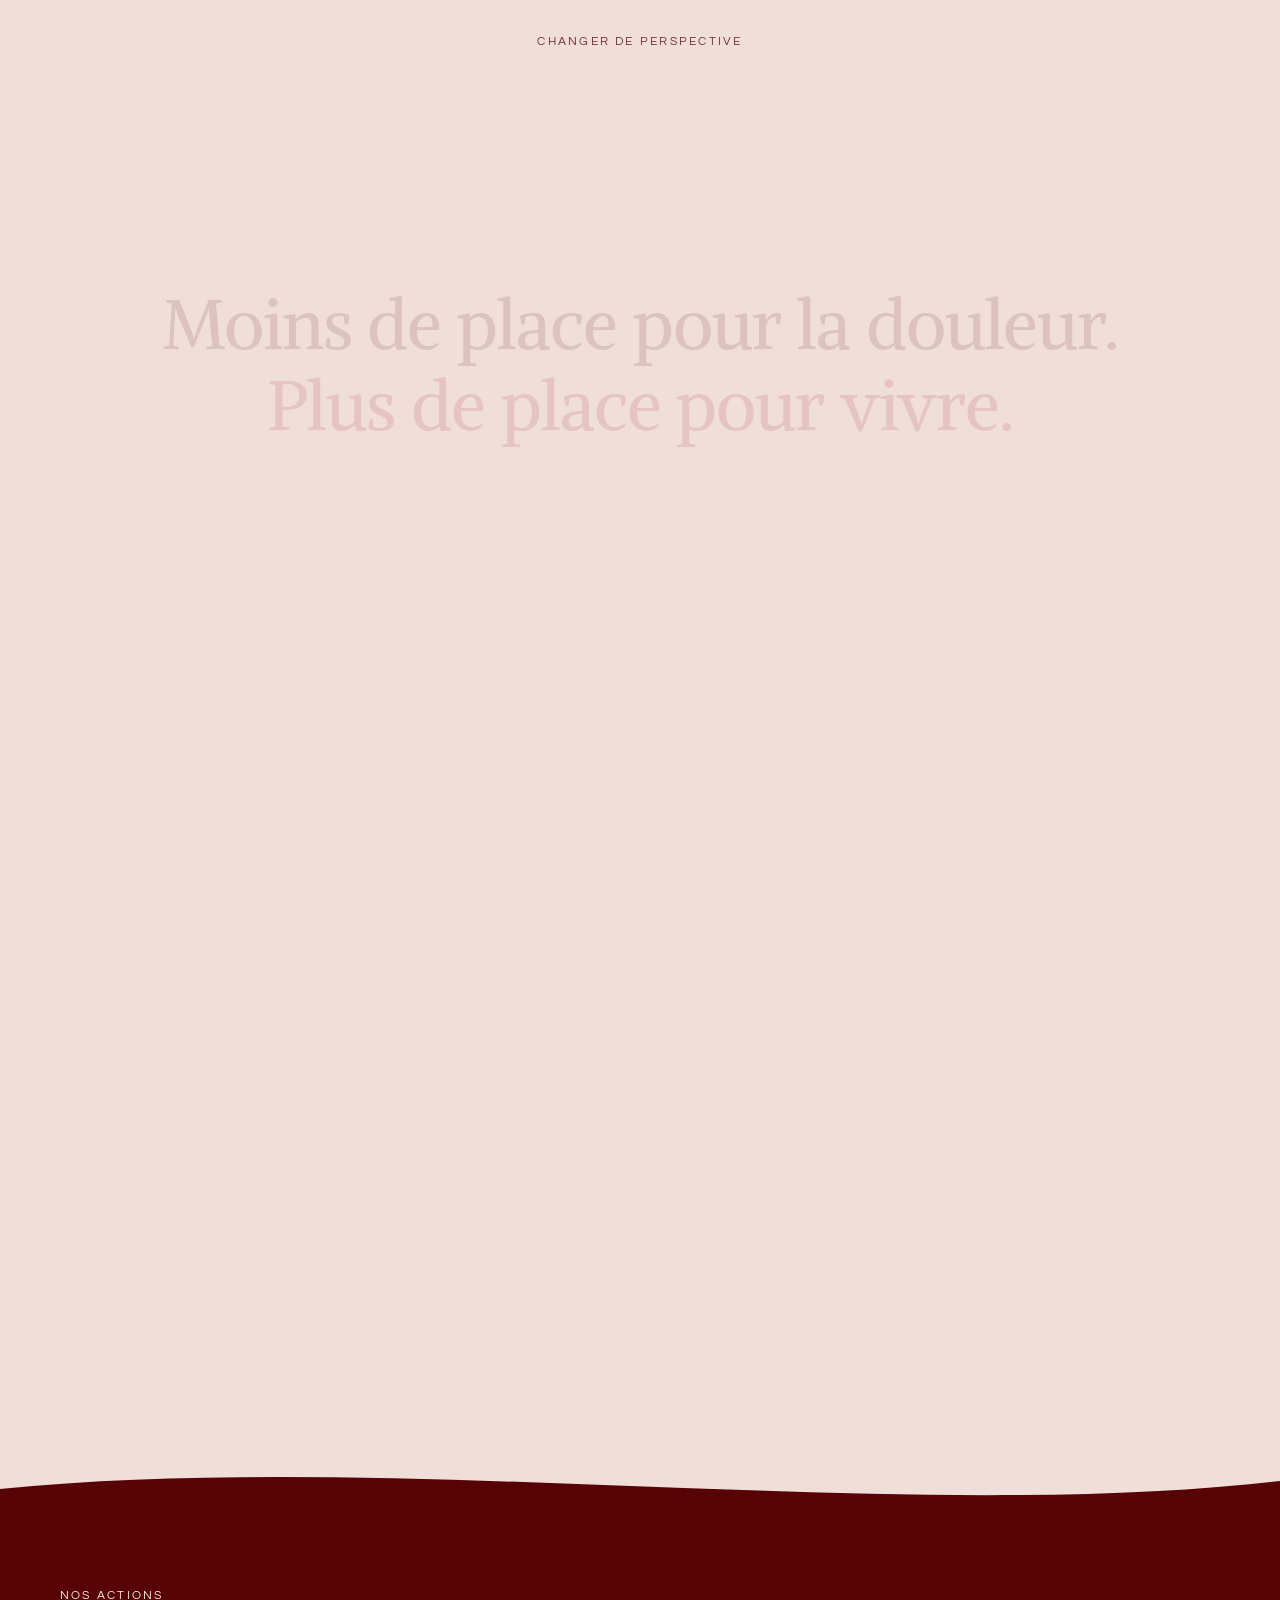
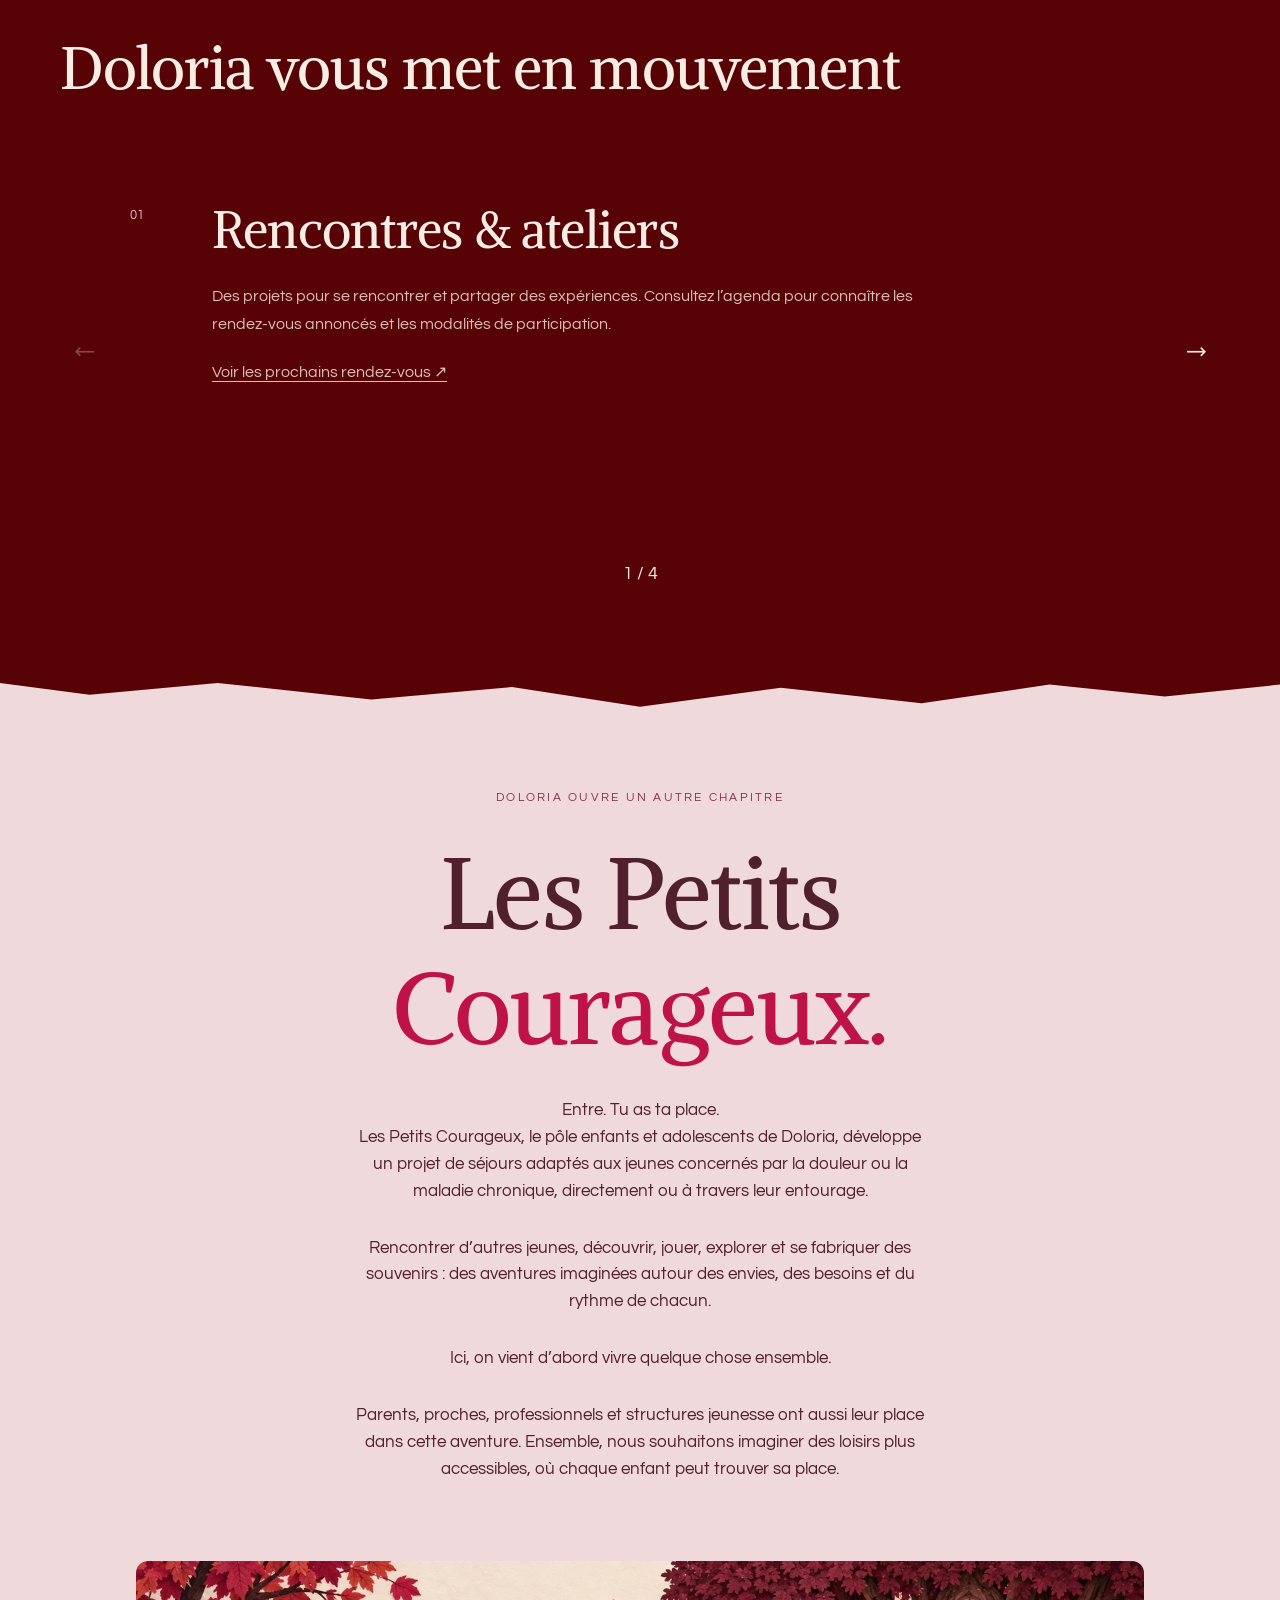
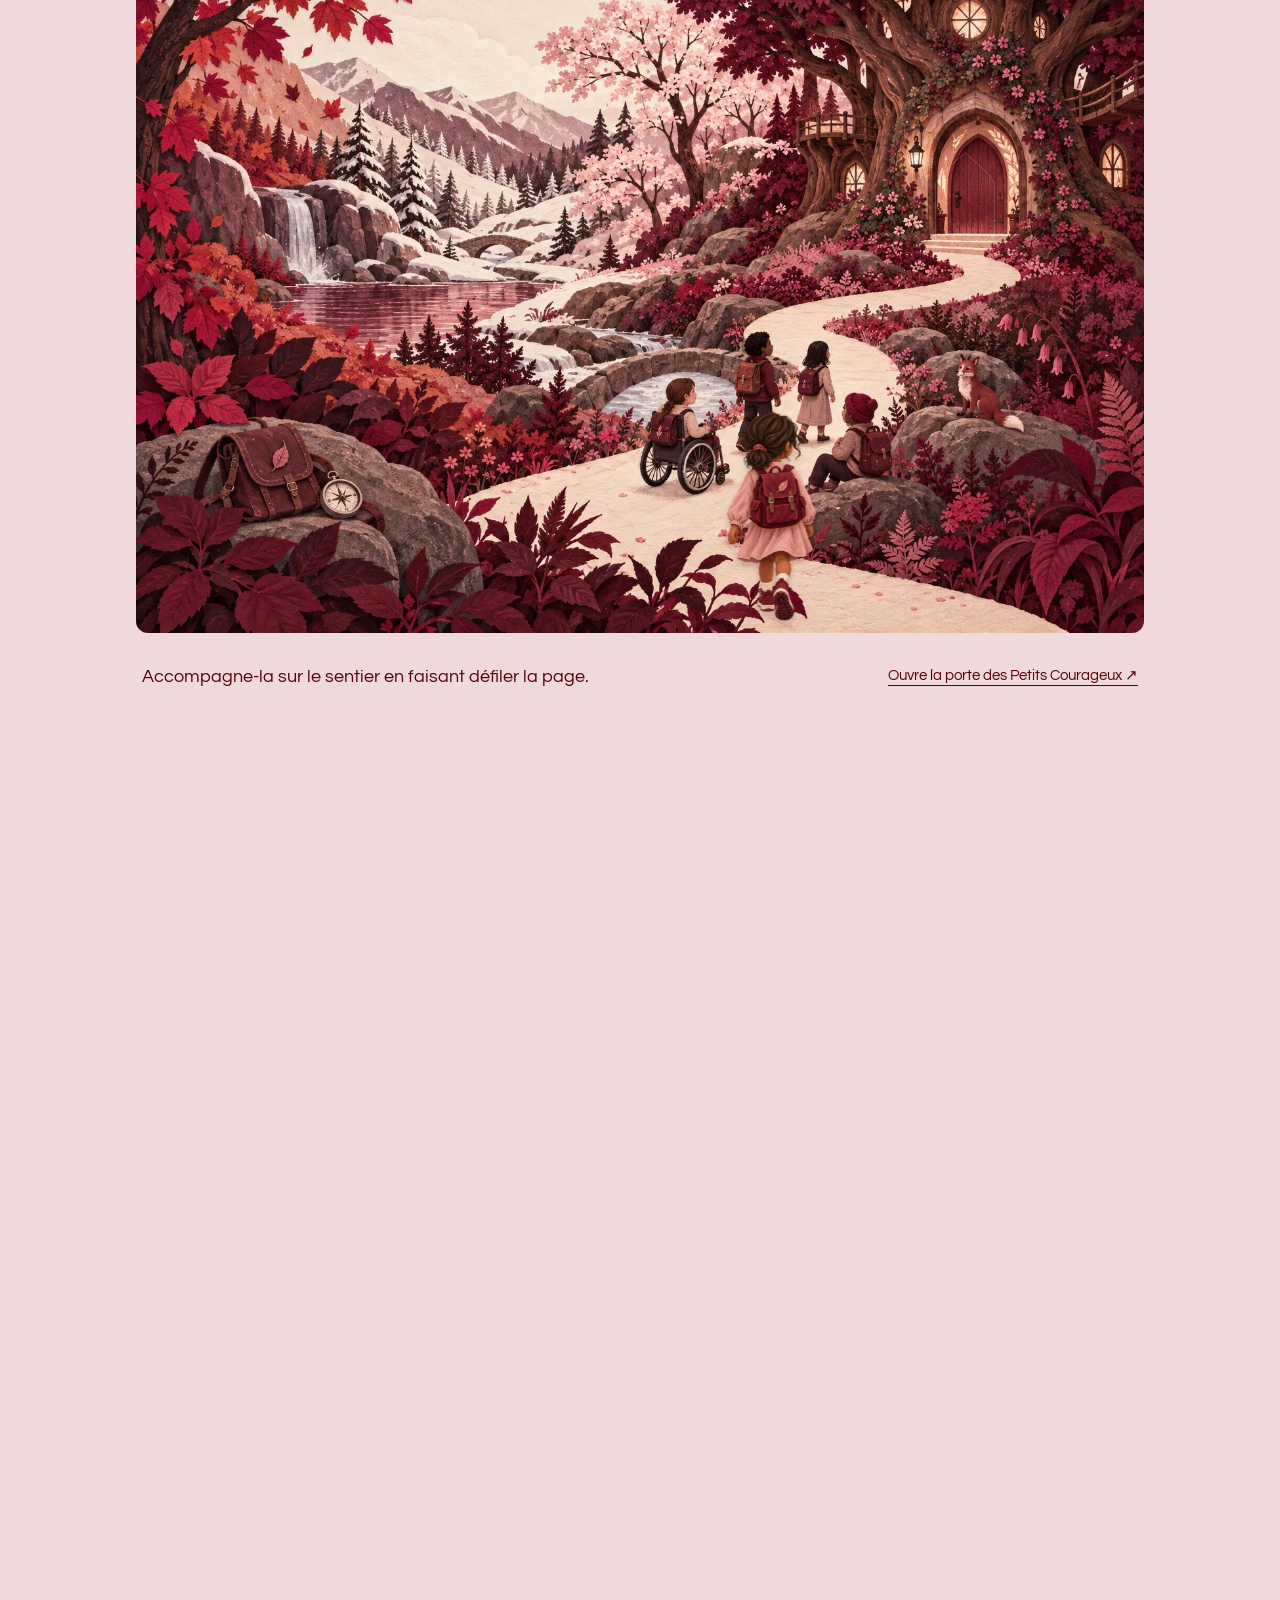
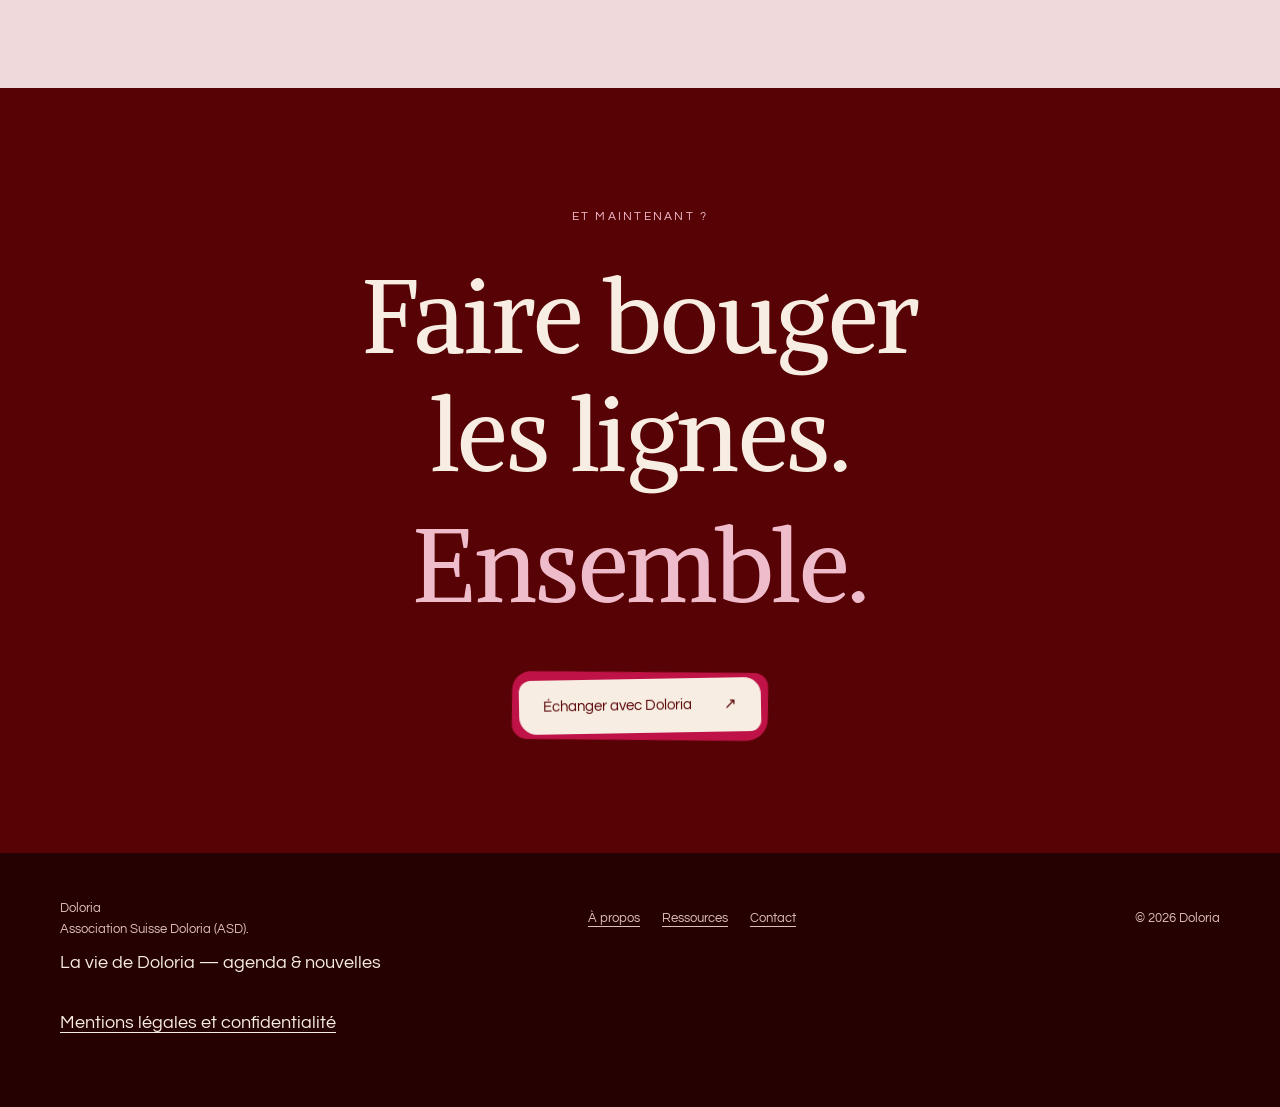
==== commit 94db6102: "Reveal signature quotes letter by letter with scroll progress" ====
--- a/index.html
+++ b/index.html
@@ -231,7 +231,7 @@
 </style><style id="after-care-style">
 .after-care{background:#570204;color:#f7ede2;padding:clamp(65px,8vw,120px) 0}.after-care .eyebrow{margin-bottom:35px;color:#efb7c6}.after-care-layout{display:grid;grid-template-columns:1fr 1.15fr;gap:clamp(30px,7vw,100px);align-items:start}.after-care h2{font-family:Alike,serif;font-weight:400;font-size:clamp(2.2rem,4.3vw,4.4rem);line-height:1.12;margin:0;max-width:10ch}.after-care-copy{max-width:660px}.after-care-copy p{font-size:clamp(1.05rem,1.3vw,1.2rem);line-height:1.65;margin:0 0 20px;color:inherit}.after-care-copy strong{font-weight:400;color:#efb7c6}.after-care-copy .after-care-ending{color:#efb7c6;margin:30px 0 0}@media(max-width:760px){.after-care-layout{grid-template-columns:1fr;gap:30px}.after-care h2{max-width:18ch}.after-care .eyebrow{margin-bottom:22px}}
 </style>
-<link rel="stylesheet" href="text-motion.css?v=1"></head>
+<link rel="stylesheet" href="text-motion.css?v=2"></head>
 <body data-cms-page="index">
 <a class="skip" href="#contenu">Aller au contenu</a>
 <header id="site-header"><nav id="site-navigation" aria-label="Navigation principale"><a class="site-logo" href="index.html" aria-label="Doloria, accueil"><img src="media/site-564880e612cbc043.webp" alt="Doloria" width="72" height="72"></a><button id="site-menu-toggle" type="button" aria-expanded="false" aria-controls="site-menu" hidden>Menu</button><div id="site-menu"><a href="a-propos.html">À propos</a><a href="vie-doloria.html">La vie de Doloria</a><a href="index.html#actions">Nos actions</a><a href="ressources.html">Ressources</a><details class="site-pro-menu"><summary>Espace professionnels <span aria-hidden="true">⌄</span></summary><div class="site-pro-links"><a href="professionnels.html">Santé</a><a href="professionnels-animation.html">Anim’</a><a href="professionnels-institutions.html">Institutions</a></div></details><a href="petits-courageux.html">Les Petits Courageux</a><a href="contact.html">Contact</a></div><button class="site-motion" id="motion" type="button" aria-pressed="false">Réduire les animations</button></nav></header>
@@ -461,5 +461,6 @@
 function sync(){raf=0;index=cards.reduce((best,card,i)=>Math.abs(card.getBoundingClientRect().left-track.getBoundingClientRect().left)<Math.abs(cards[best].getBoundingClientRect().left-track.getBoundingClientRect().left)?i:best,0);prev.disabled=index===0;next.disabled=index===cards.length-1;count.textContent=(index+1)+' / '+cards.length;}
 function go(i){const target=Math.max(0,Math.min(cards.length-1,i));track.scrollBy({left:cards[target].getBoundingClientRect().left-track.getBoundingClientRect().left,behavior:matchMedia('(prefers-reduced-motion: reduce)').matches||document.documentElement.classList.contains('no-motion')?'instant':'smooth'});}
 prev.addEventListener('click',()=>go(index-1));next.addEventListener('click',()=>go(index+1));document.addEventListener('keydown',e=>{if(e.defaultPrevented||e.altKey||e.ctrlKey||e.metaKey||e.shiftKey||document.querySelector('dialog[open]'))return;const target=e.target;if(target.closest('input,textarea,select,[contenteditable=true]'))return;const within=target.closest('.actions-carousel');const r=track.getBoundingClientRect();const visible=r.top<innerHeight*.65&&r.bottom>innerHeight*.35;if(!within&&(!visible||(target!==document.body&&target!==document.documentElement&&target.closest('a,button,[tabindex]'))))return;if(['ArrowLeft','ArrowRight'].includes(e.key)||(within&&['Home','End'].includes(e.key))){e.preventDefault();sync();go(e.key==='Home'?0:e.key==='End'?cards.length-1:index+(e.key==='ArrowRight'?1:-1));}});track.addEventListener('scroll',()=>{if(!raf)raf=requestAnimationFrame(sync);},{passive:true});addEventListener('resize',sync);sync();})();
-</script><script src="text-motion.js?v=1" defer></script></body>
+</script><script src="text-motion.js?v=2" defer></script></body>
 </html>
+
--- a/text-motion.css
+++ b/text-motion.css
@@ -3,3 +3,22 @@
 @media(prefers-reduced-motion:reduce){.doloria-motion-word{transform:none!important;opacity:1!important}}
 .no-motion .doloria-motion-word,.still .doloria-motion-word{transform:none!important;opacity:1!important}
 @media print{.doloria-motion-word{transform:none!important;opacity:1!important}}
+
+/* Quotes are written by scroll distance, not an automatic entrance. */
+.doloria-quote-track{position:relative;min-height:150svh}
+.doloria-quote-stage{position:sticky;top:16svh;min-height:64svh;display:flex;align-items:center;justify-content:center}
+.doloria-scroll-quote{width:100%}
+.doloria-quote-word{display:inline-block;white-space:nowrap}
+.doloria-quote-char{opacity:1}
+body .breathe:has(.doloria-quote-track){overflow:visible}
+body .about-beacon.doloria-scroll-quote{margin:0!important}
+.doloria-quotes-still .doloria-quote-track{min-height:0}
+.doloria-quotes-still .doloria-quote-stage{position:static;min-height:0}
+.doloria-quotes-still .doloria-quote-char{opacity:1!important}
+@media(max-width:700px){.doloria-quote-track{min-height:130svh}.doloria-quote-stage{top:18svh;min-height:60svh}}
+@media(prefers-reduced-motion:reduce),print{.doloria-quote-track{min-height:0}.doloria-quote-stage{position:static;min-height:0}.doloria-quote-char{opacity:1!important}}
+
+.doloria-quote-word,.doloria-quote-char{color:inherit!important;font:inherit!important}
+
+
+.doloria-quote-readable{position:absolute!important;width:1px!important;height:1px!important;padding:0!important;margin:-1px!important;overflow:hidden!important;clip-path:inset(50%)!important;white-space:nowrap!important;border:0!important}
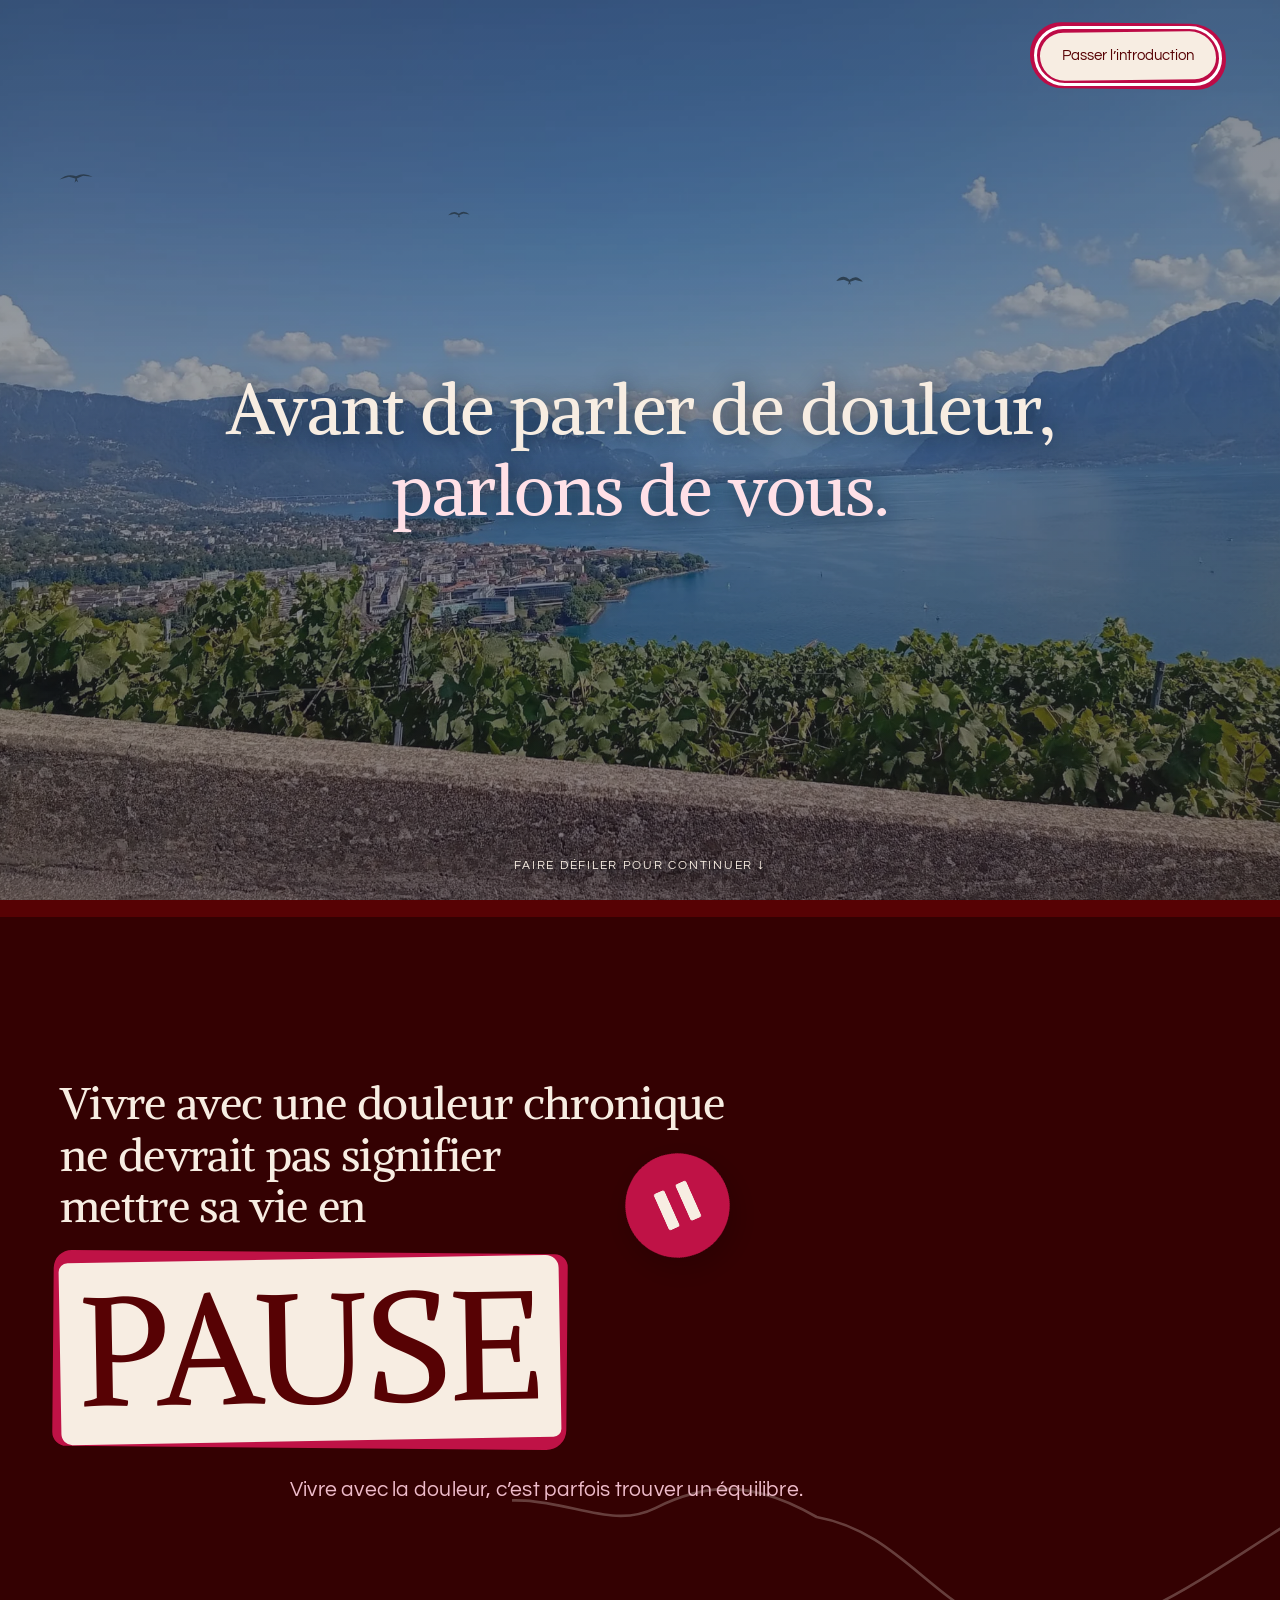
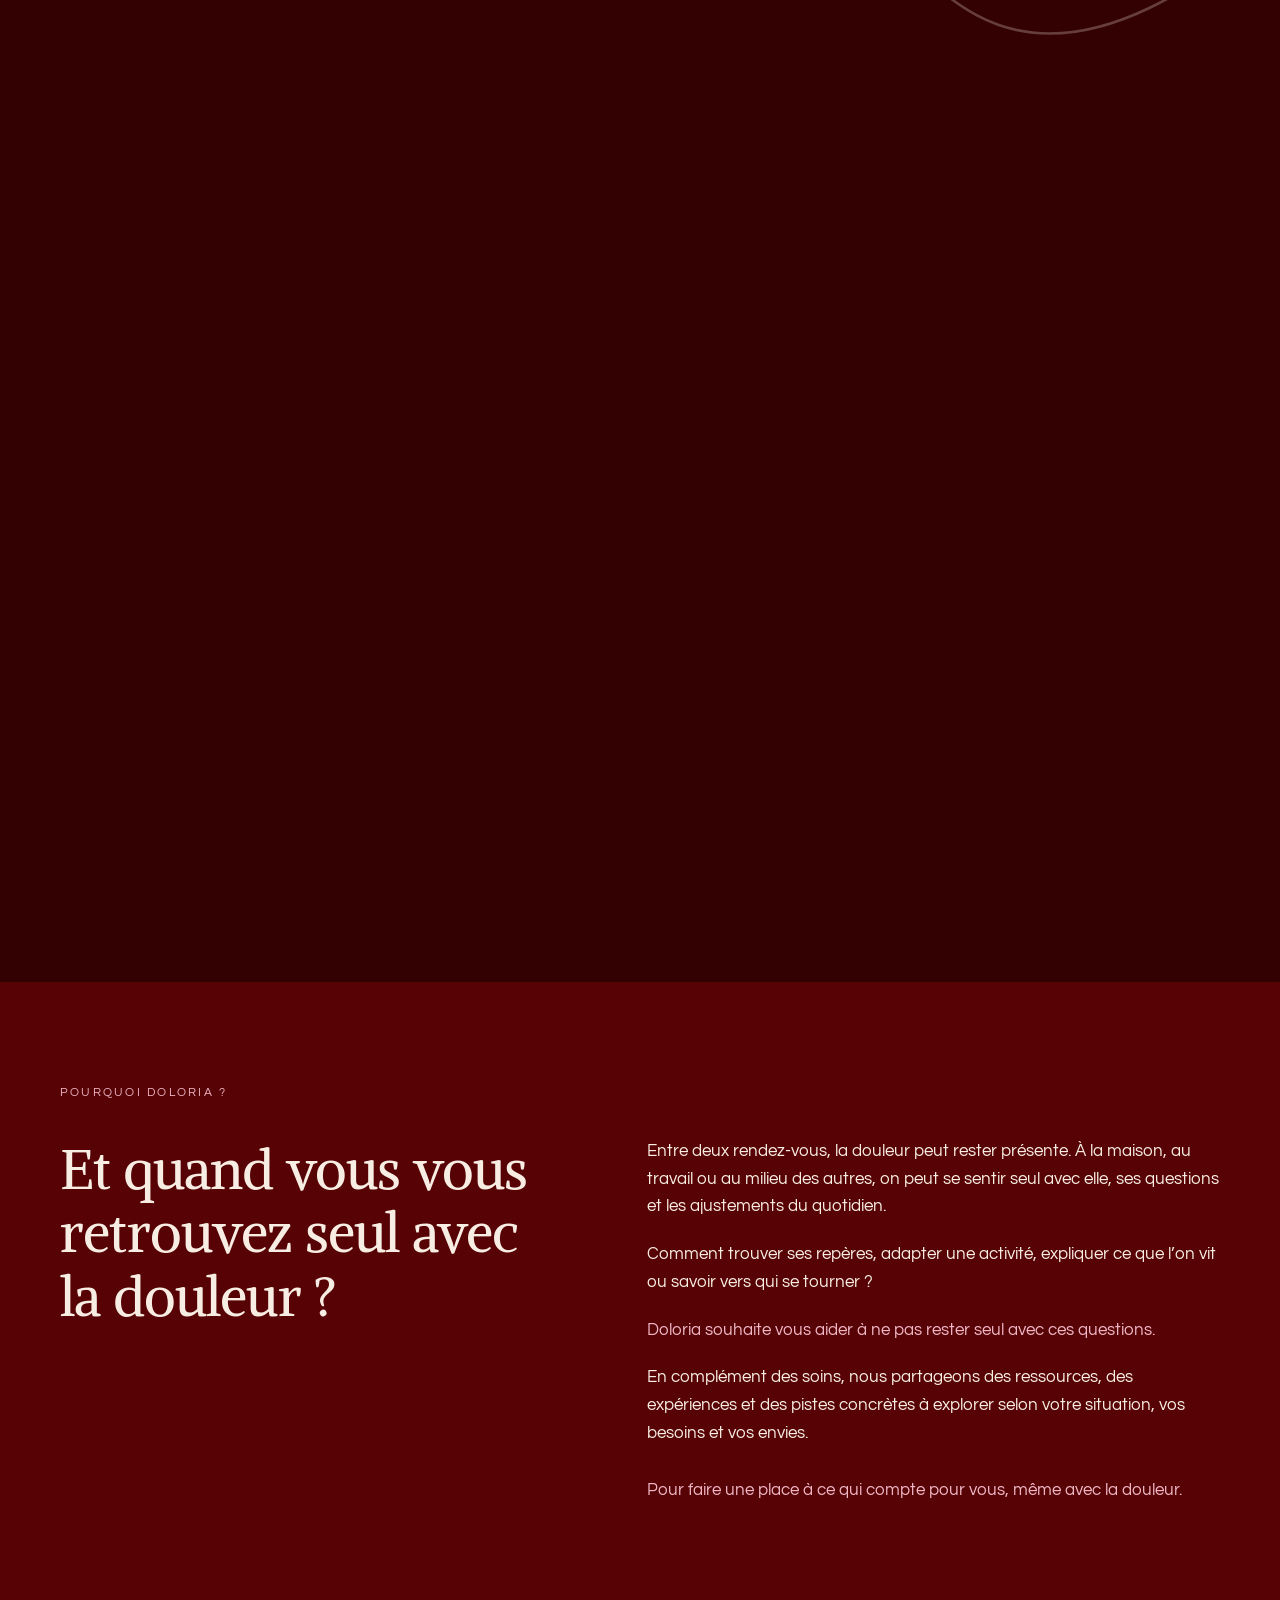
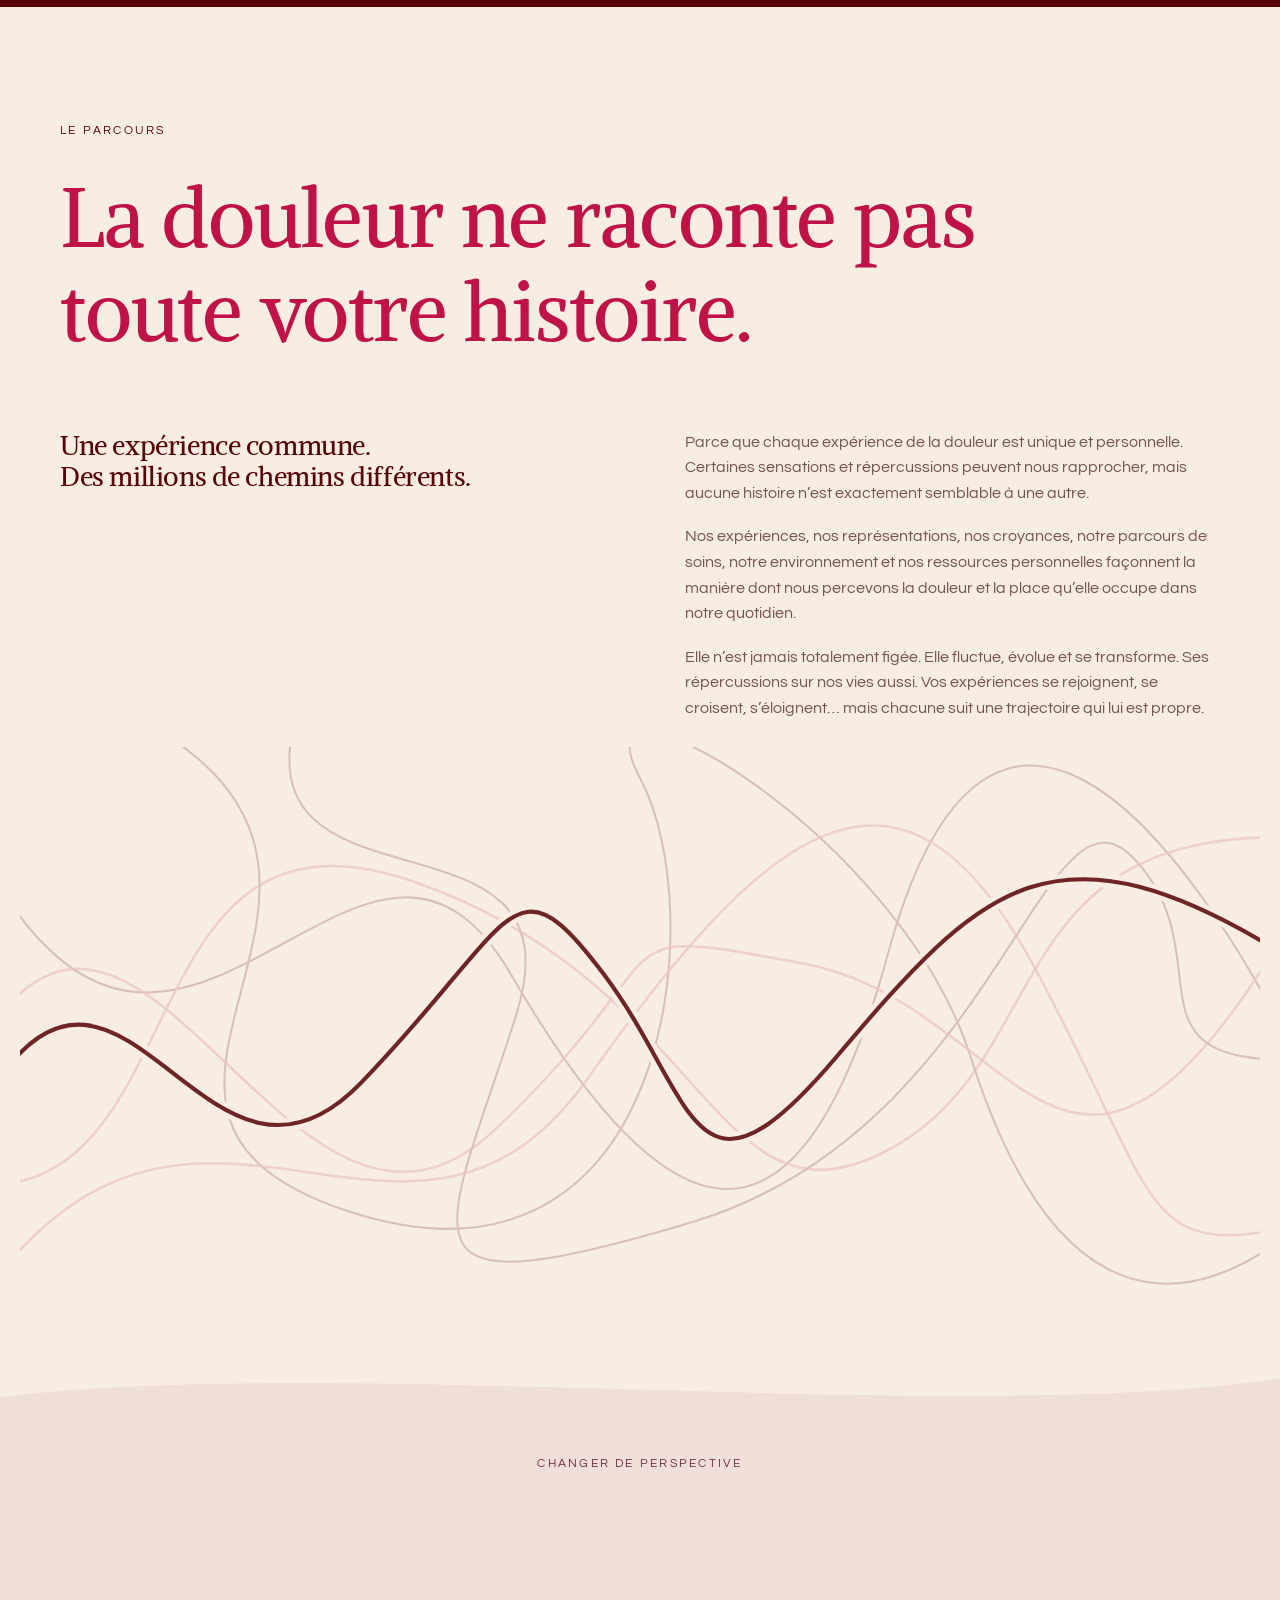
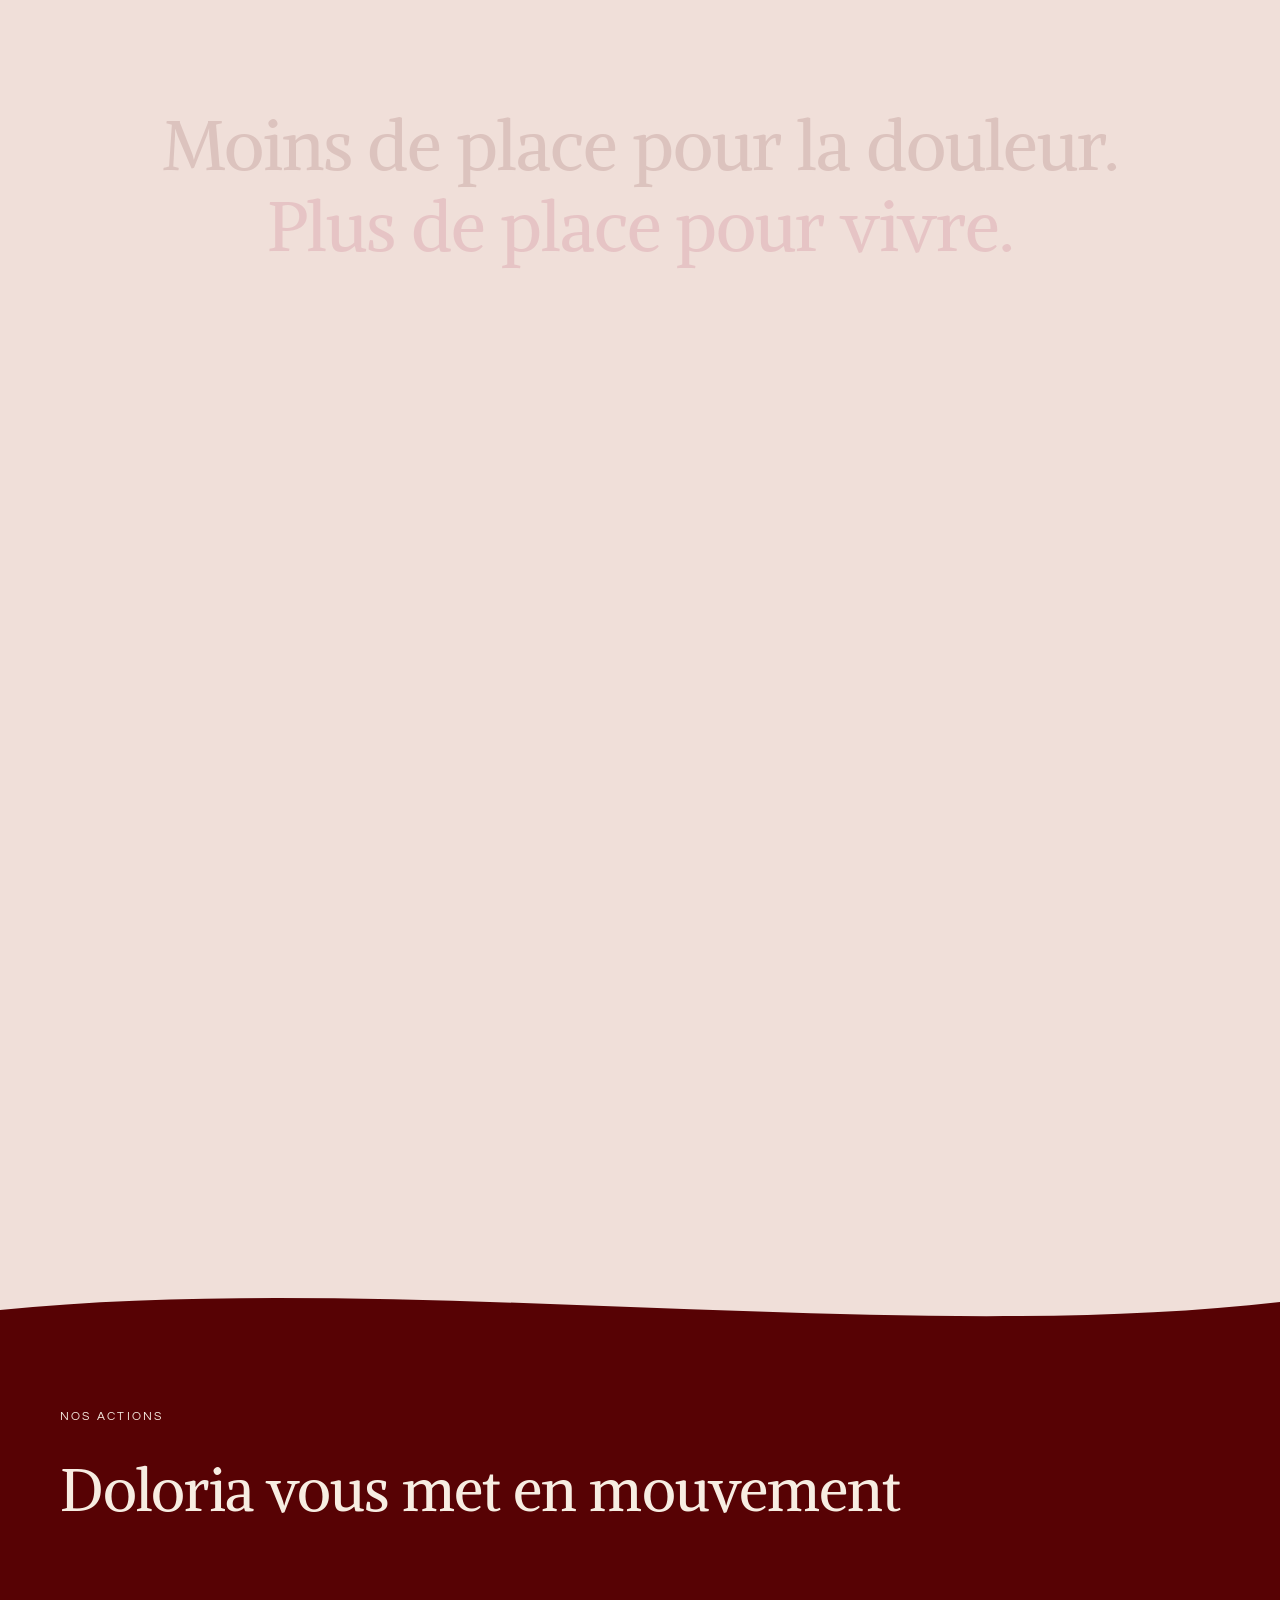
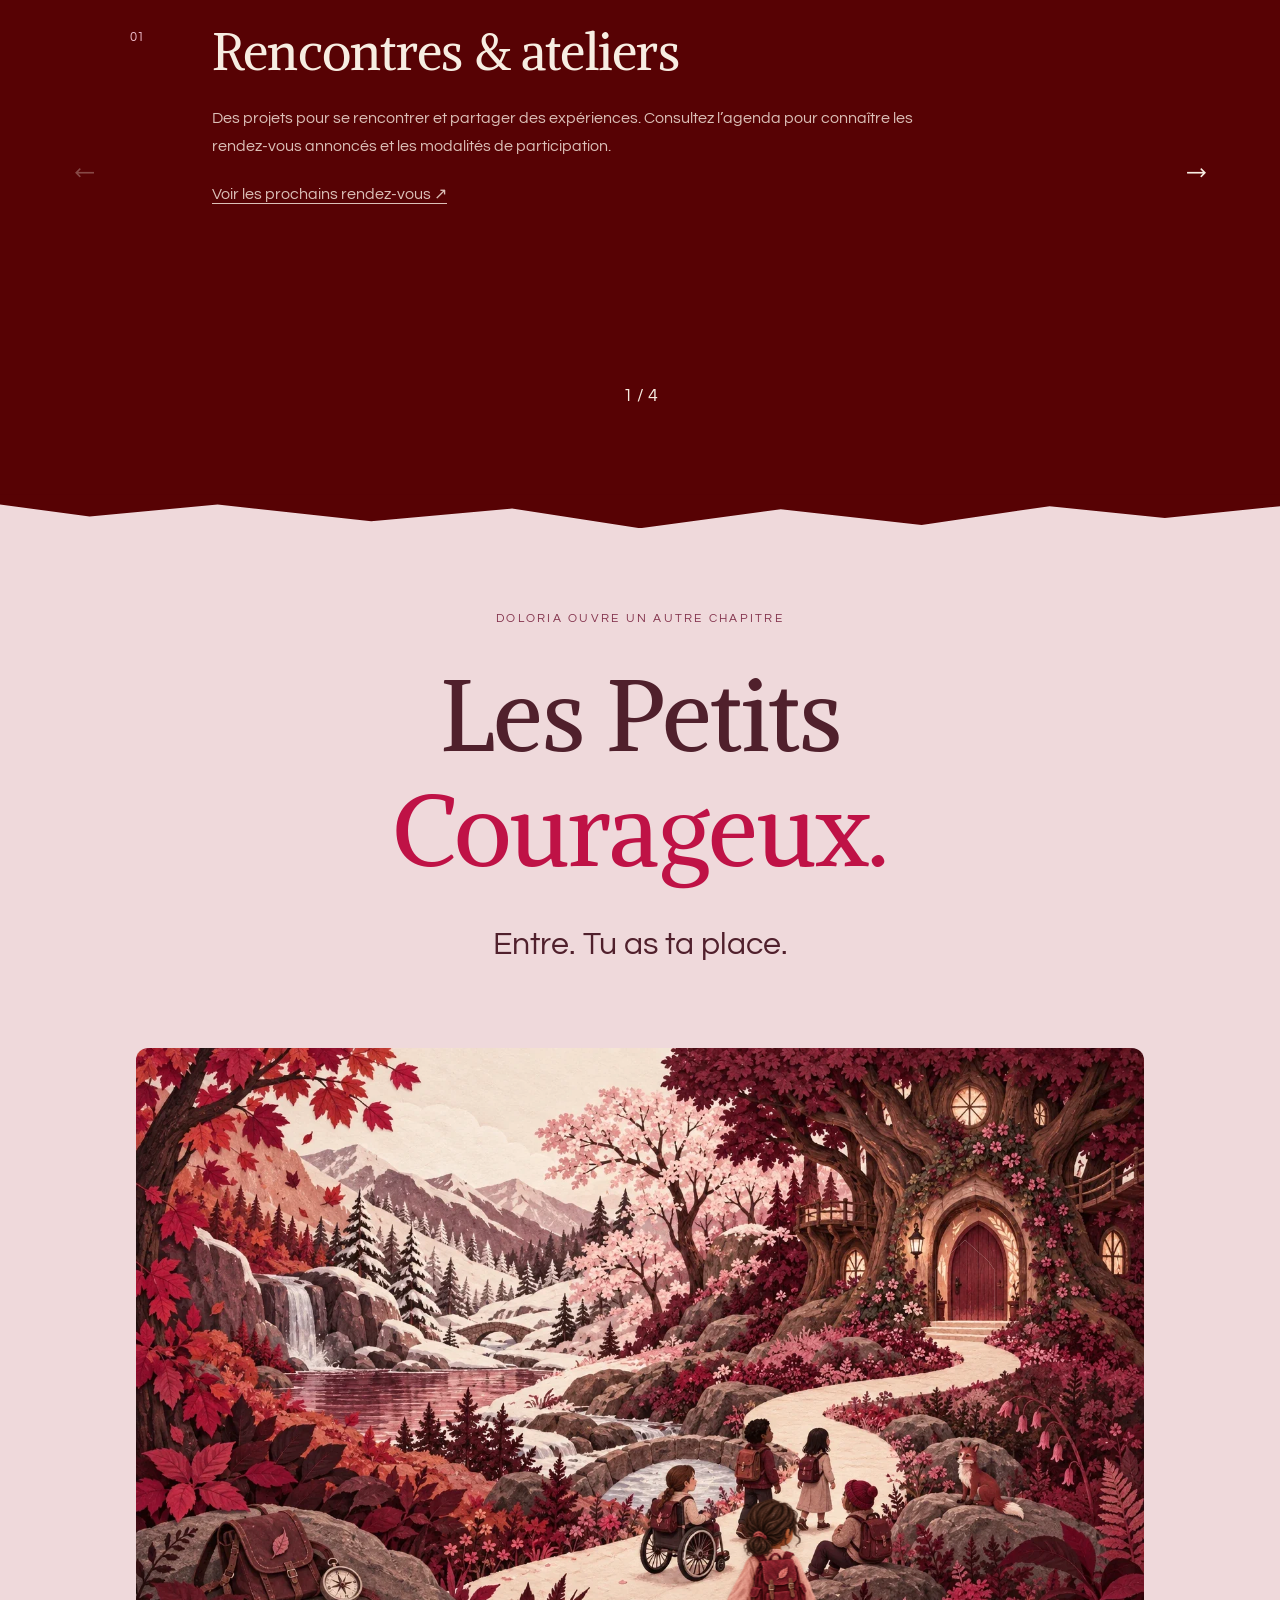
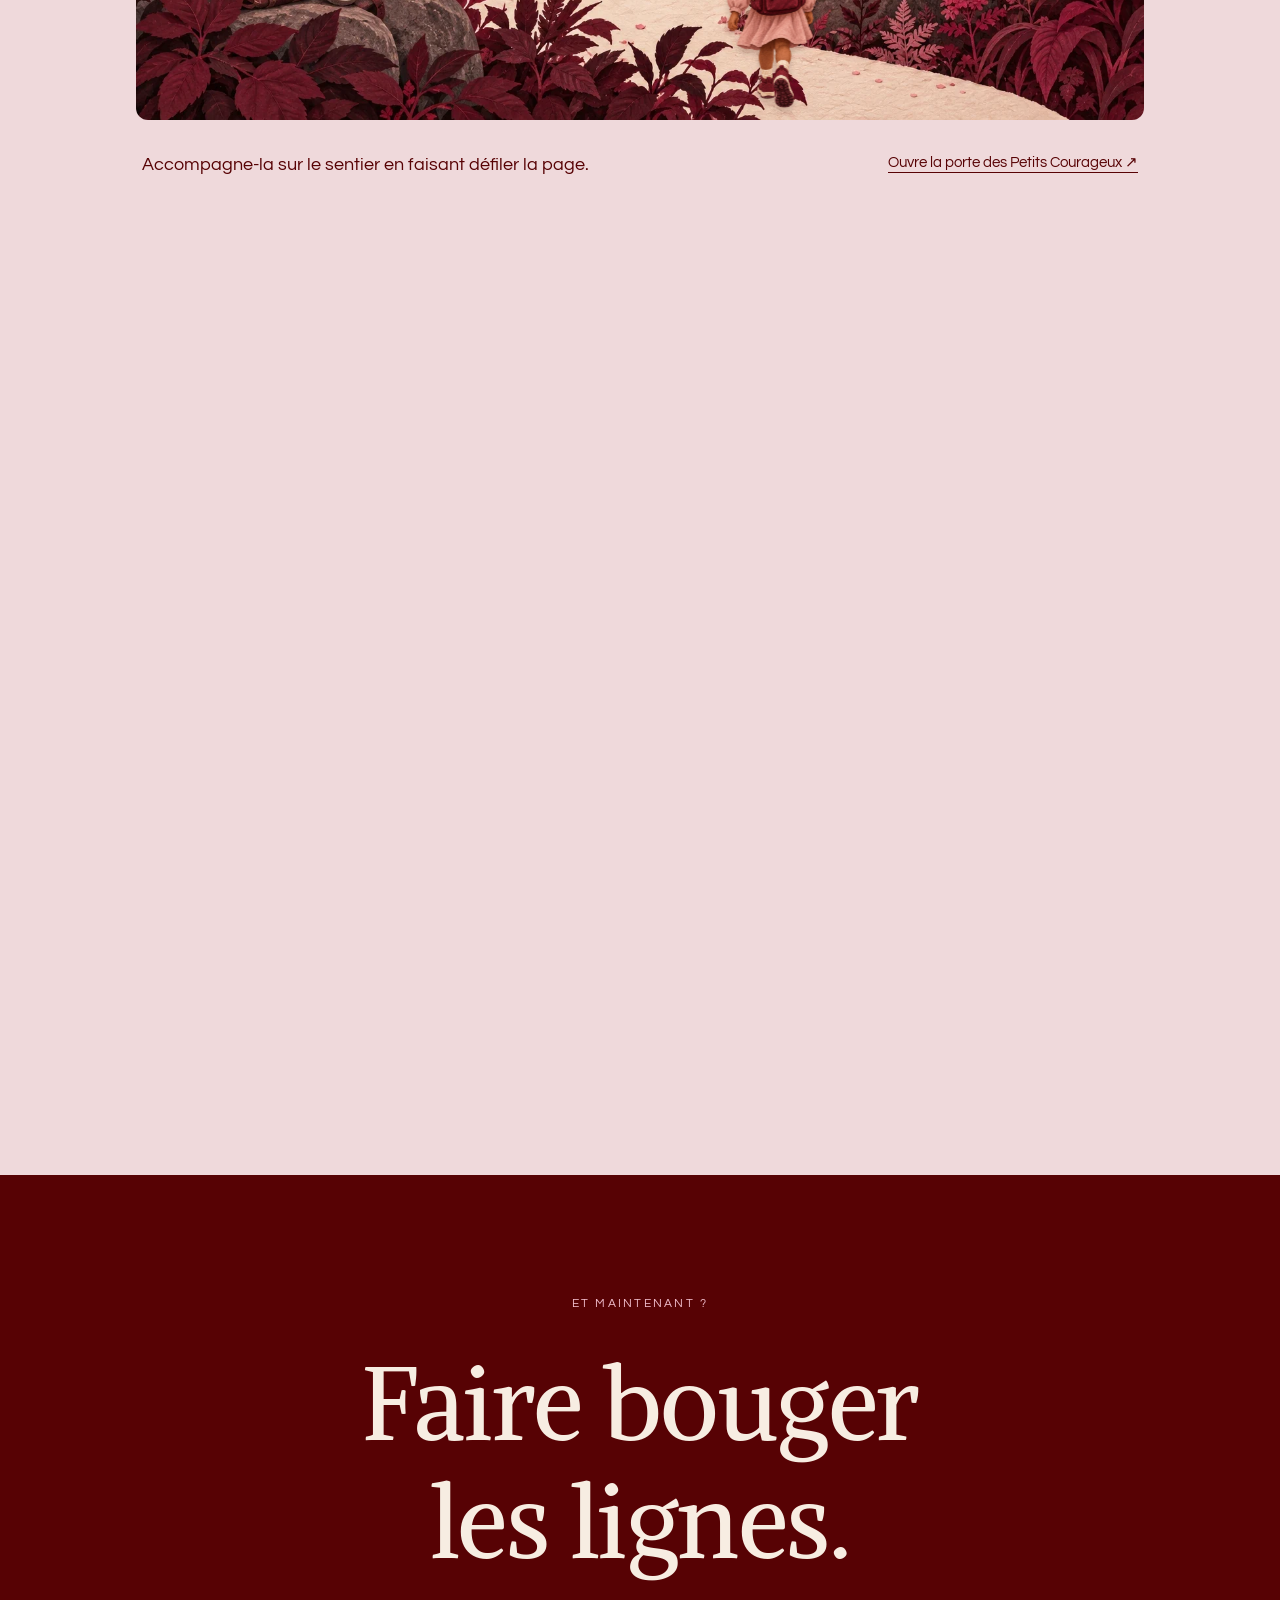
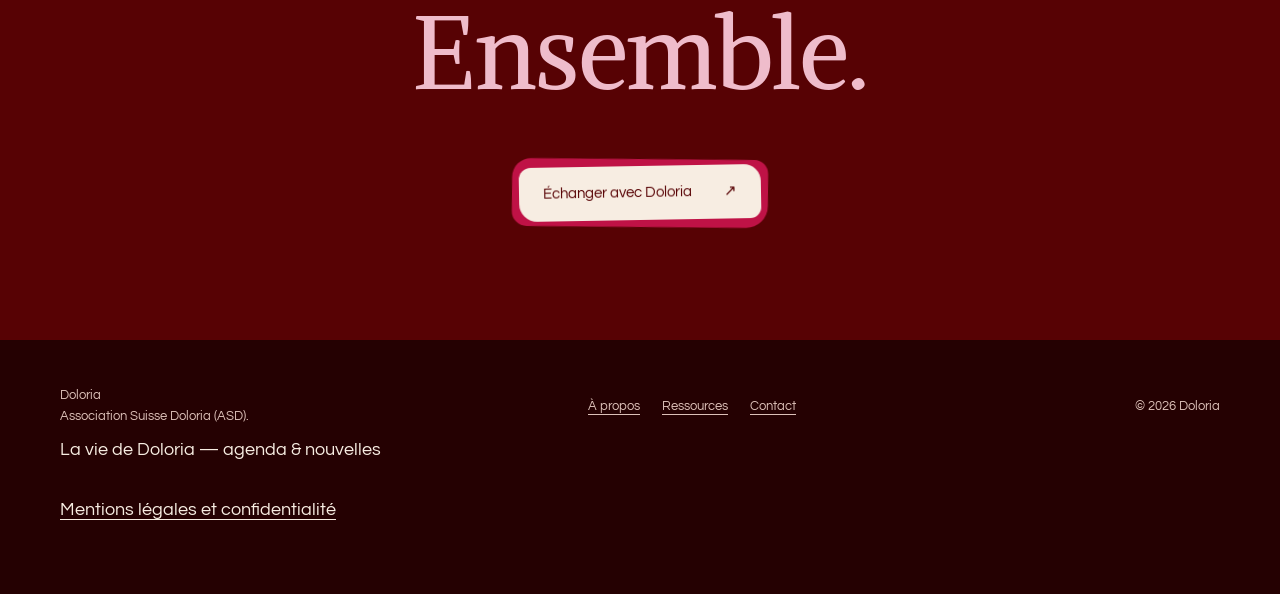
==== commit e4ffcc97: "Simplify homepage introduction and children entry; clarify everyday support" ====
--- a/index.html
+++ b/index.html
@@ -231,7 +231,7 @@
 </style><style id="after-care-style">
 .after-care{background:#570204;color:#f7ede2;padding:clamp(65px,8vw,120px) 0}.after-care .eyebrow{margin-bottom:35px;color:#efb7c6}.after-care-layout{display:grid;grid-template-columns:1fr 1.15fr;gap:clamp(30px,7vw,100px);align-items:start}.after-care h2{font-family:Alike,serif;font-weight:400;font-size:clamp(2.2rem,4.3vw,4.4rem);line-height:1.12;margin:0;max-width:10ch}.after-care-copy{max-width:660px}.after-care-copy p{font-size:clamp(1.05rem,1.3vw,1.2rem);line-height:1.65;margin:0 0 20px;color:inherit}.after-care-copy strong{font-weight:400;color:#efb7c6}.after-care-copy .after-care-ending{color:#efb7c6;margin:30px 0 0}@media(max-width:760px){.after-care-layout{grid-template-columns:1fr;gap:30px}.after-care h2{max-width:18ch}.after-care .eyebrow{margin-bottom:22px}}
 </style>
-<link rel="stylesheet" href="text-motion.css?v=2"></head>
+<link rel="stylesheet" href="text-motion.css?v=2"><style id="home-clarity">.after-care h2{max-width:18ch}.hero>.wrap>p{max-width:650px}.kids-intro>p{font-size:clamp(1.35rem,2.6vw,2rem);margin-bottom:0}</style></head>
 <body data-cms-page="index">
 <a class="skip" href="#contenu">Aller au contenu</a>
 <header id="site-header"><nav id="site-navigation" aria-label="Navigation principale"><a class="site-logo" href="index.html" aria-label="Doloria, accueil"><img src="media/site-564880e612cbc043.webp" alt="Doloria" width="72" height="72"></a><button id="site-menu-toggle" type="button" aria-expanded="false" aria-controls="site-menu" hidden>Menu</button><div id="site-menu"><a href="a-propos.html">À propos</a><a href="vie-doloria.html">La vie de Doloria</a><a href="index.html#actions">Nos actions</a><a href="ressources.html">Ressources</a><details class="site-pro-menu"><summary>Espace professionnels <span aria-hidden="true">⌄</span></summary><div class="site-pro-links"><a href="professionnels.html">Santé</a><a href="professionnels-animation.html">Anim’</a><a href="professionnels-institutions.html">Institutions</a></div></details><a href="petits-courageux.html">Les Petits Courageux</a><a href="contact.html">Contact</a></div><button class="site-motion" id="motion" type="button" aria-pressed="false">Réduire les animations</button></nav></header>
@@ -239,12 +239,12 @@
 <section class="hero" id="accueil" aria-labelledby="hero-title">
 <div class="hero-watermark" aria-hidden="true">DOULEUR</div>
 <svg class="hero-line" viewbox="0 0 1000 500" aria-hidden="true"><path id="hero-path" class="line" d="M-30 350 C80 140 140 450 240 330 S370 450 445 235 S530 400 650 290 S760 420 850 305 S980 290 1050 330"></path><circle class="dot" id="hero-dot" cx="445" cy="235" r="9"></circle></svg>
-<div class="wrap"><div class="eyebrow"><span class="live-dot" aria-hidden="true" data-cms-tail="t001"></span>Association Suisse Doloria</div><h1 id="hero-title"><span class="hero-title-line" data-cms-text="t002">La douleur</span><span class="hero-title-line" data-cms-text="t003">existe.</span><span class="hero-title-line hero-title-life" data-cms-text="t004">Votre vie</span><span class="hero-title-line hero-title-life" data-cms-text="t005">aussi.</span></h1><p><strong data-cms-text="t006">Bienvenue chez Doloria !</strong><br data-cms-tail="t007">Que vous soyez curieux, professionnel de santé, acteur engagé, proche, proche aidant ou patient, vous avez votre place ici. Avec votre douleur aiguë ou chronique, votre vécu, vos envies, vos besoins et vos projets, venez comme vous êtes : vous avez mille choses à partager.</p><p data-cms-text="t077">Chez Doloria, nous créons des ressources pour mieux comprendre la douleur, donnons vie à l’expérience patient en faisant entendre les vécus et en valorisant les savoirs de chacun.</p><p data-cms-text="t078">Nous avons à cœur de rassembler, de favoriser l’entraide et de créer des occasions de se soutenir, de participer et de partager des moments conviviaux.</p></div>
+<div class="wrap"><div class="eyebrow"><span class="live-dot" aria-hidden="true" data-cms-tail="t001"></span>Association Suisse Doloria</div><h1 id="hero-title"><span class="hero-title-line" data-cms-text="t002">La douleur</span><span class="hero-title-line" data-cms-text="t003">existe.</span><span class="hero-title-line hero-title-life" data-cms-text="t004">Votre vie</span><span class="hero-title-line hero-title-life" data-cms-text="t005">aussi.</span></h1><p><strong data-cms-text="t006">Bienvenue chez Doloria !</strong><br data-cms-tail="t007">Doloria souhaite vous informer, vous soutenir et partager des repères et des pistes concrètes pour mieux vivre avec la douleur au quotidien.</p></div>
 <div class="hero-foot"><div class="wrap"><span data-cms-text="t079">Alors venez comme vous êtes, vous avez mille choses à partager.</span><span>Comprendre · Accompagner · Faire évoluer</span></div></div>
 </section>
 <section class="pause-section" id="pause" aria-labelledby="pause-title"><div class="pause-stage"><div class="wrap pause-inner"><h2 class="pause-heading" id="pause-title" data-cms-text="t009">Vivre avec une douleur chronique<br data-cms-tail="t010">ne devrait pas signifier<br data-cms-tail="t011">mettre sa vie en <span class="sr-word" data-cms-text="t012">pause.</span></h2><div class="pause-display" aria-hidden="true"><span class="pause-word">PAUSE</span><div class="pause-medallion"><i></i><i></i></div></div><div class="pause-status" aria-hidden="true">Vivre avec la douleur, c’est parfois trouver un équilibre.</div><div class="pause-phrases"><p data-cms-text="t081">Vivre avec la douleur, c’est parfois trouver un équilibre.</p><p data-cms-text="t082">Parfois, on doit se réinventer.</p><p data-cms-text="t083">Explorer, comprendre, tester pour retrouver peu à peu du pouvoir d’agir.</p></div></div><svg class="pause-track" viewbox="0 0 1000 400" aria-hidden="true"><path id="pause-path" class="line" d="M-50 180 C40 150 100 210 160 180 S270 150 340 190 C450 210 480 320 600 320 C750 320 870 150 1080 100"></path><circle id="pause-dot" class="dot" r="13" cx="420" cy="250"></circle></svg></div></section>
-<section class="after-care" id="pourquoi-doloria" aria-labelledby="after-care-title"><div class="wrap"><div class="eyebrow" data-cms-text="t008">Pourquoi Doloria ?</div><div class="after-care-layout"><h2 id="after-care-title" data-cms-text="apres_titre">Et après les consultations ?</h2><div class="after-care-copy"><p data-cms-text="apres_1">Les consultations se terminent, les rendez-vous s’espacent parfois, mais la douleur peut continuer à faire partie du quotidien.</p><p data-cms-text="apres_2">Entre deux rendez-vous, il y a toute une vie : des relations à entretenir, des envies à explorer, des activités auxquelles participer et des projets à construire.</p><p><strong data-cms-text="apres_3">C’est aussi dans cet espace que Doloria souhaite agir.</strong></p><p data-cms-text="apres_4">En complément du parcours de soins, nous souhaitons créer des occasions de se rencontrer, de découvrir, d’expérimenter et de faire une place à ce qui compte pour chacun.</p><p class="after-care-ending" data-cms-text="apres_fin">Pour que la douleur ne prenne pas toute la place.</p></div></div></div></section>
-<section class="journey" aria-labelledby="journey-title"><div class="wrap"><div class="eyebrow" data-cms-text="t013">Le parcours</div><h2 id="journey-title" data-cms-text="t014">La douleur ne raconte pas<br><span data-cms-text="t015">toute votre histoire.</span></h2><div class="journey-bottom"><h3 data-cms-text="t016">Une expérience commune.<br data-cms-tail="t017">Des millions de chemins différents.</h3><p data-cms-text="t018">L’expérience de la douleur nous rassemble par les sensations qu’elle peut provoquer et par ses répercussions biopsychosociales. Pourtant, aucune expérience n’est exactement semblable à une autre.<br data-cms-tail="t019">Nos expériences, nos représentations, nos croyances, notre parcours de soins, notre environnement et nos ressources personnelles façonnent la manière dont nous percevons la douleur et la place qu’elle occupe dans notre quotidien.<br><strong data-cms-text="t020">Elle n’est jamais totalement figée. Elle fluctue, évolue et se transforme. Ses répercussions sur nos vies aussi. Vos expériences se rejoignent, se croisent, s’éloignent… mais chacune suit une trajectoire qui lui est propre.</strong></p></div><svg class="journey-line" viewbox="0 0 1200 540" aria-hidden="true">
+<section class="after-care" id="pourquoi-doloria" aria-labelledby="after-care-title"><div class="wrap"><div class="eyebrow" data-cms-text="t008">Pourquoi Doloria ?</div><div class="after-care-layout"><h2 id="after-care-title" data-cms-text="apres_titre">Et quand vous vous retrouvez seul avec la douleur ?</h2><div class="after-care-copy"><p data-cms-text="apres_1">Entre deux rendez-vous, la douleur peut rester présente. À la maison, au travail ou au milieu des autres, on peut se sentir seul avec elle, ses questions et les ajustements du quotidien.</p><p data-cms-text="apres_2">Comment trouver ses repères, adapter une activité, expliquer ce que l’on vit ou savoir vers qui se tourner ?</p><p><strong data-cms-text="apres_3">Doloria souhaite vous aider à ne pas rester seul avec ces questions.</strong></p><p data-cms-text="apres_4">En complément des soins, nous partageons des ressources, des expériences et des pistes concrètes à explorer selon votre situation, vos besoins et vos envies.</p><p class="after-care-ending" data-cms-text="apres_fin">Pour faire une place à ce qui compte pour vous, même avec la douleur.</p></div></div></div></section>
+<section class="journey" aria-labelledby="journey-title"><div class="wrap"><div class="eyebrow" data-cms-text="t013">Le parcours</div><h2 id="journey-title" data-cms-text="t014">La douleur ne raconte pas<br><span data-cms-text="t015">toute votre histoire.</span></h2><div class="journey-bottom"><h3 data-cms-text="t016">Une expérience commune.<br data-cms-tail="t017">Des millions de chemins différents.</h3><p data-cms-text="t018">Parce que chaque expérience de la douleur est unique et personnelle. Certaines sensations et répercussions peuvent nous rapprocher, mais aucune histoire n’est exactement semblable à une autre.<br data-cms-tail="t019">Nos expériences, nos représentations, nos croyances, notre parcours de soins, notre environnement et nos ressources personnelles façonnent la manière dont nous percevons la douleur et la place qu’elle occupe dans notre quotidien.<br><strong data-cms-text="t020">Elle n’est jamais totalement figée. Elle fluctue, évolue et se transforme. Ses répercussions sur nos vies aussi. Vos expériences se rejoignent, se croisent, s’éloignent… mais chacune suit une trajectoire qui lui est propre.</strong></p></div><svg class="journey-line" viewbox="0 0 1200 540" aria-hidden="true">
 <g class="possible-paths" fill="none" stroke-linecap="round">
 <path d="M-40 100 C150 460 330 -30 475 220 S750 530 840 200 S1110 30 1260 350"></path>
 <path d="M-70 420 C180 470 90 30 380 130 S670 480 840 390 S940 60 1270 90"></path>
@@ -260,7 +260,7 @@
 <section class="breathe" aria-label="Changer de perspective"><div class="wrap"><div class="eyebrow" data-cms-text="t021">Changer de perspective</div><h2 data-cms-text="t022">Moins de place pour la douleur.<br><span data-cms-text="t023">Plus de place pour vivre.</span></h2></div></section>
 <section class="actions" id="actions" aria-labelledby="actions-title"><div class="wrap"><div class="eyebrow" data-cms-text="t054">Nos actions</div><h2 id="actions-title" data-cms-text="t055">Doloria vous met en mouvement</h2><div class="actions-carousel" role="region" aria-roledescription="carrousel" aria-label="Les actions de Doloria"><div class="actions-track" id="actions-track" tabindex="0" aria-label="Parcourir les quatre actions"><article class="action-row" role="group" aria-roledescription="diapositive" aria-label="1 sur 4"><span class="number" data-cms-text="t056">01</span><h3 data-cms-text="t057">Rencontres &amp; ateliers</h3><p data-cms-text="t058">Des projets pour se rencontrer et partager des expériences. Consultez l’agenda pour connaître les rendez-vous annoncés et les modalités de participation.<br><a href="vie-doloria.html#agenda" data-cms-text="t059">Voir les prochains rendez-vous ↗</a></p></article><article class="action-row" role="group" aria-roledescription="diapositive" aria-label="2 sur 4" id="ressources"><span class="number" data-cms-text="t060">02</span><h3 data-cms-text="t061">Ressources &amp; sensibilisation</h3><p data-cms-text="t062">Des infographies et des documents pour comprendre la douleur, mettre des mots sur son vécu et en parler avec ses proches ou les professionnels.<br><a href="ressources.html" data-cms-text="t063">Explorer les ressources ↗</a><p class="neuro-entry"><a href="neuromodulation.html">Un éclairage particulier sur la neurostimulation médullaire ↗</a></p></p></article><article class="action-row" role="group" aria-roledescription="diapositive" aria-label="3 sur 4"><span class="number" data-cms-text="t064">03</span><h3 data-cms-text="t065">Droits &amp; démarches</h3><p data-cms-text="t066">Une question sur vos droits, l’assurance-invalidité (AI) ou une demande d’aide ? Présentez-nous votre besoin pour échanger sur les pistes et les interlocuteurs possibles.<br><a href="contact.html" data-cms-text="t067">Nous contacter pour une démarche ↗</a></p></article><article class="action-row" role="group" aria-roledescription="diapositive" aria-label="4 sur 4"><span class="number" data-cms-text="t068">04</span><h3 data-cms-text="t069">Projets avec les professionnels</h3><p data-cms-text="t070">Témoignage, sensibilisation, travail d’études ou recherche : échangeons sur la place de l’expérience vécue dans votre projet.<br><a href="professionnels.html#professionnels" data-cms-text="t071">Proposer une collaboration ↗</a></p></article></div><div class="actions-controls" hidden><button type="button" class="actions-prev" aria-label="Action précédente" aria-controls="actions-track">←</button><span class="actions-count" aria-live="polite" aria-atomic="true">1 / 4</span><button type="button" class="actions-next" aria-label="Action suivante" aria-controls="actions-track">→</button></div></div></div></section>
 <section class="kids" id="petits" aria-labelledby="kids-title">
-<div class="kids-intro wrap"><div class="eyebrow" data-cms-text="t024">Doloria ouvre un autre chapitre</div><h2 id="kids-title" data-cms-text="t025">Les Petits<br><em data-cms-text="t026">Courageux.</em></h2><p data-cms-text="t027">Entre. Tu as ta place.<br data-cms-tail="t028">Les Petits Courageux, le pôle enfants et adolescents de Doloria, développe un projet de séjours adaptés aux jeunes concernés par la douleur ou la maladie chronique, directement ou à travers leur entourage.</p><p data-cms-text="t029">Rencontrer d’autres jeunes, découvrir, jouer, explorer et se fabriquer des souvenirs : des aventures imaginées autour des envies, des besoins et du rythme de chacun.</p><p><strong data-cms-text="t030">Ici, on vient d’abord vivre quelque chose ensemble.</strong></p><p data-cms-text="t080">Parents, proches, professionnels et structures jeunesse ont aussi leur place dans cette aventure. Ensemble, nous souhaitons imaginer des loisirs plus accessibles, où chaque enfant peut trouver sa place.</p></div>
+<div class="kids-intro wrap"><div class="eyebrow" data-cms-text="t024">Doloria ouvre un autre chapitre</div><h2 id="kids-title" data-cms-text="t025">Les Petits<br><em data-cms-text="t026">Courageux.</em></h2><p data-cms-text="t027">Entre. Tu as ta place.</p></div>
 <div class="forest-scroll" id="forest-adventure"><div class="forest-pin"><figure class="forest-figure interactive-forest" aria-label="Le sentier vers la maison des Petits Courageux"><div class="forest-canvas"><div class="forest-scene"><img class="forest-background" src="media/site-3c55a26c6a90379a.webp" width="1536" height="1024" alt="Une forêt de papier rose et bordeaux. Un sentier rejoint la porte d’une cabane dans un arbre, au milieu des enfants et d’un petit renard." loading="lazy" decoding="async"><img class="walking-child" src="media/site-0a929d086c19bb90.webp" alt="" aria-hidden="true" width="1024" height="1536"><a class="forest-door door-enter" href="petits-courageux.html" aria-label="Ouvrir la porte et entrer dans Les Petits Courageux"><span class="door-light" aria-hidden="true"></span><span class="door-leaf" aria-hidden="true"><img src="media/site-3c55a26c6a90379a.webp" alt=""></span></a></div></div><figcaption class="forest-invitation"><span class="forest-hint">Suis le sentier, à ton rythme.</span><a class="door-enter forest-link" href="petits-courageux.html" data-cms-text="t031">Ouvre la porte des Petits Courageux <span aria-hidden="true">↗</span></a></figcaption></figure></div></div>
 </section>
 
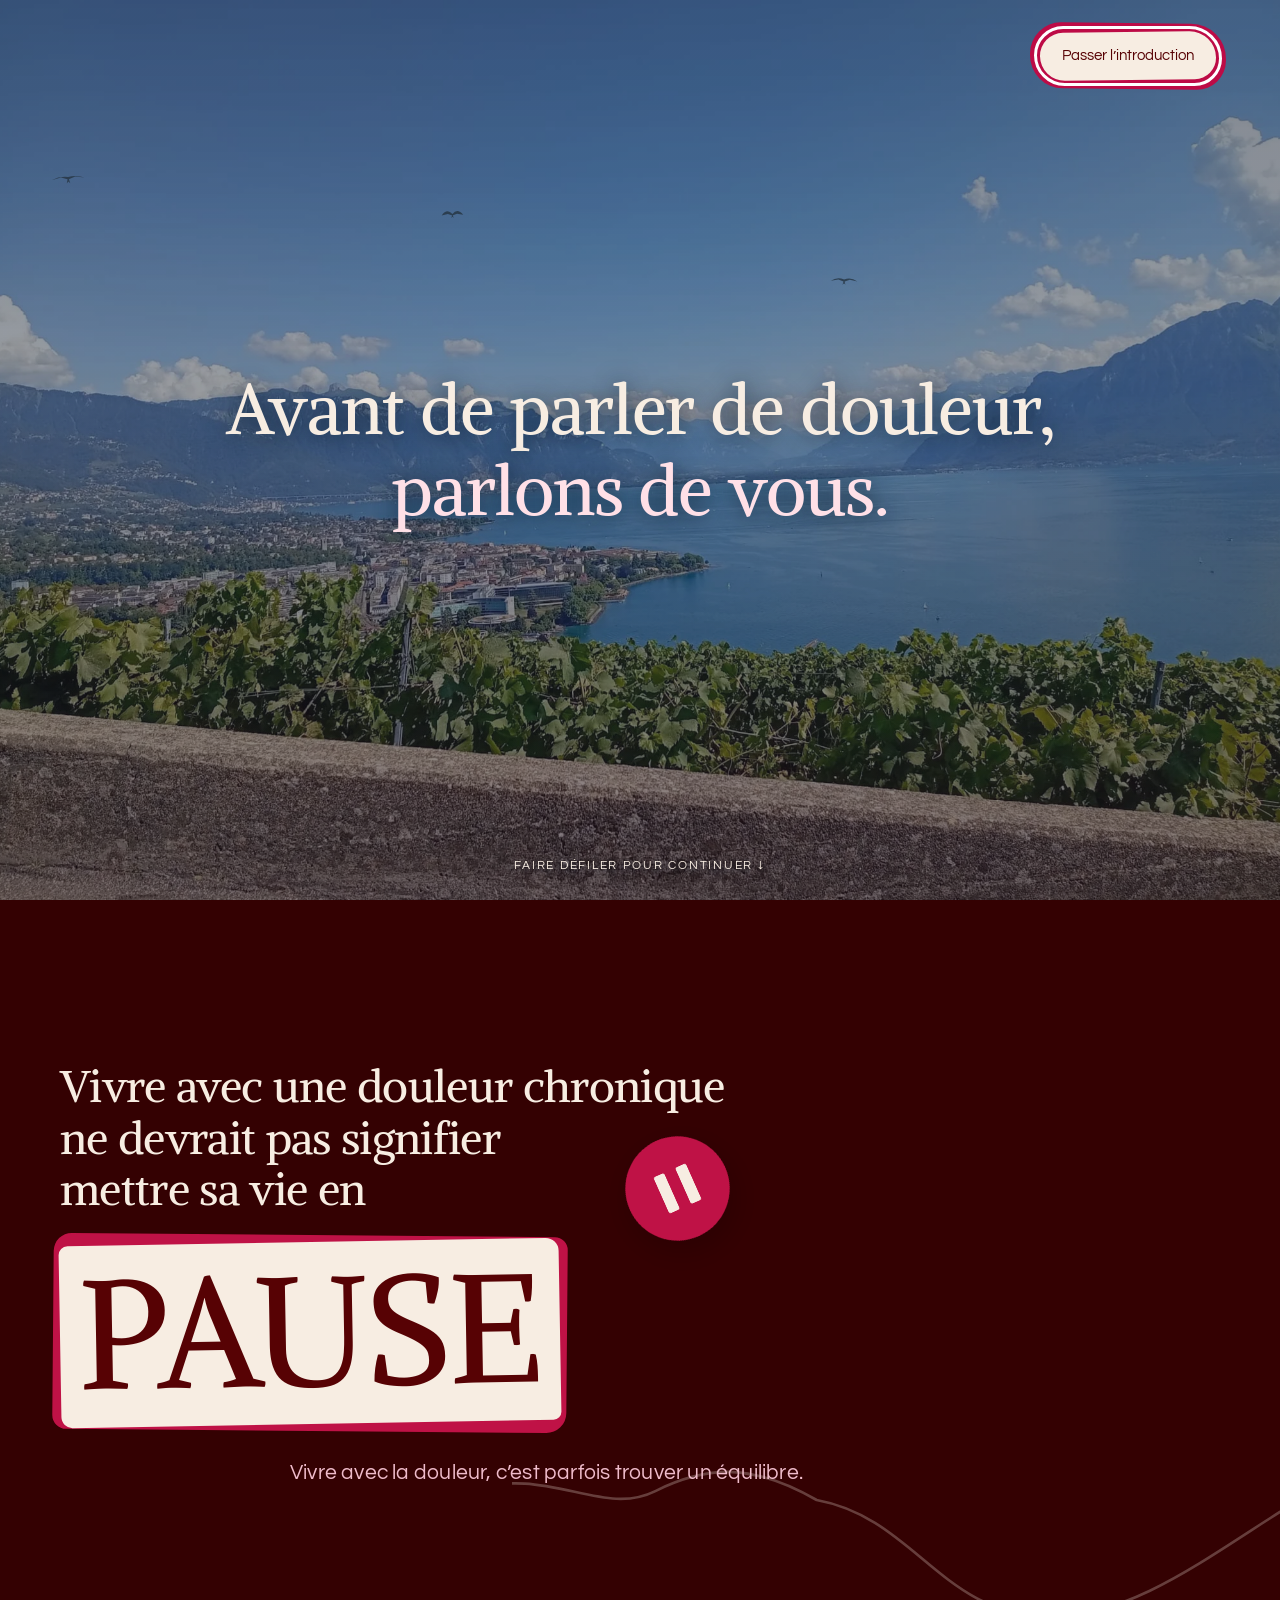
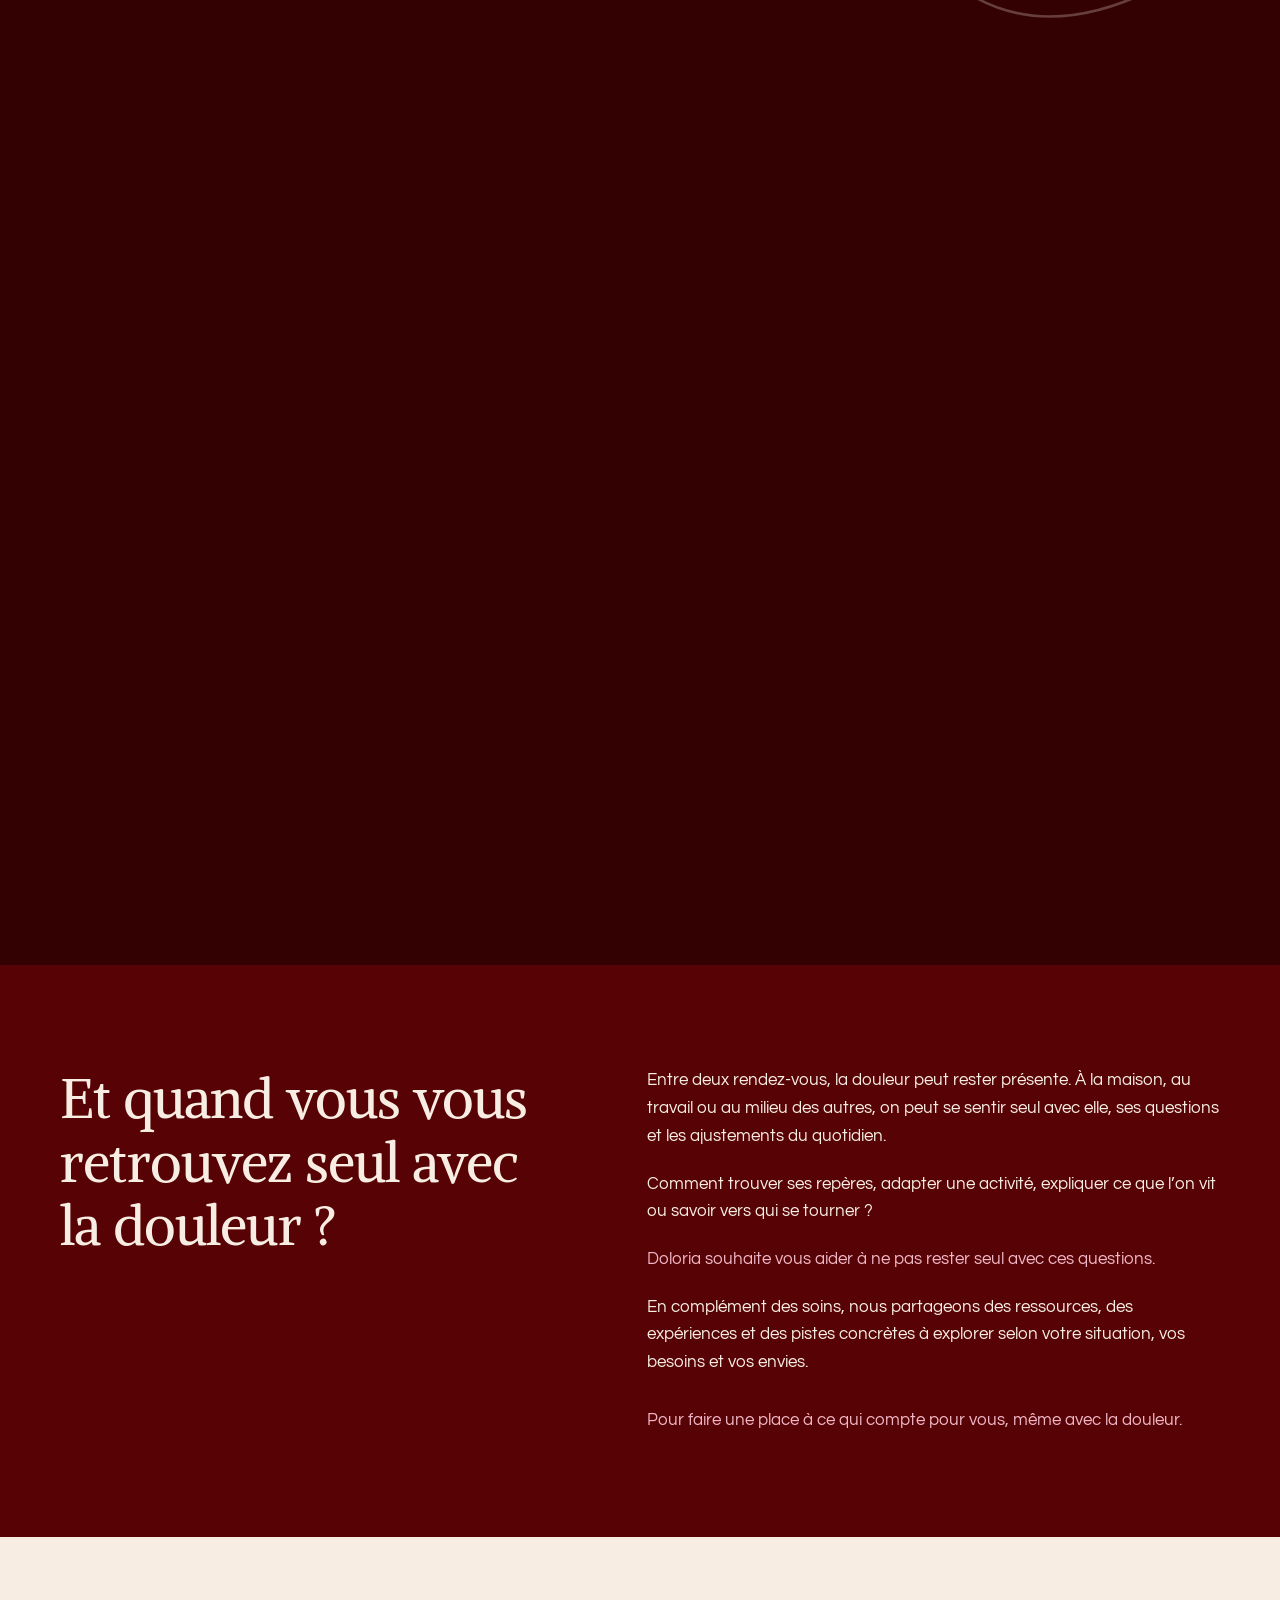
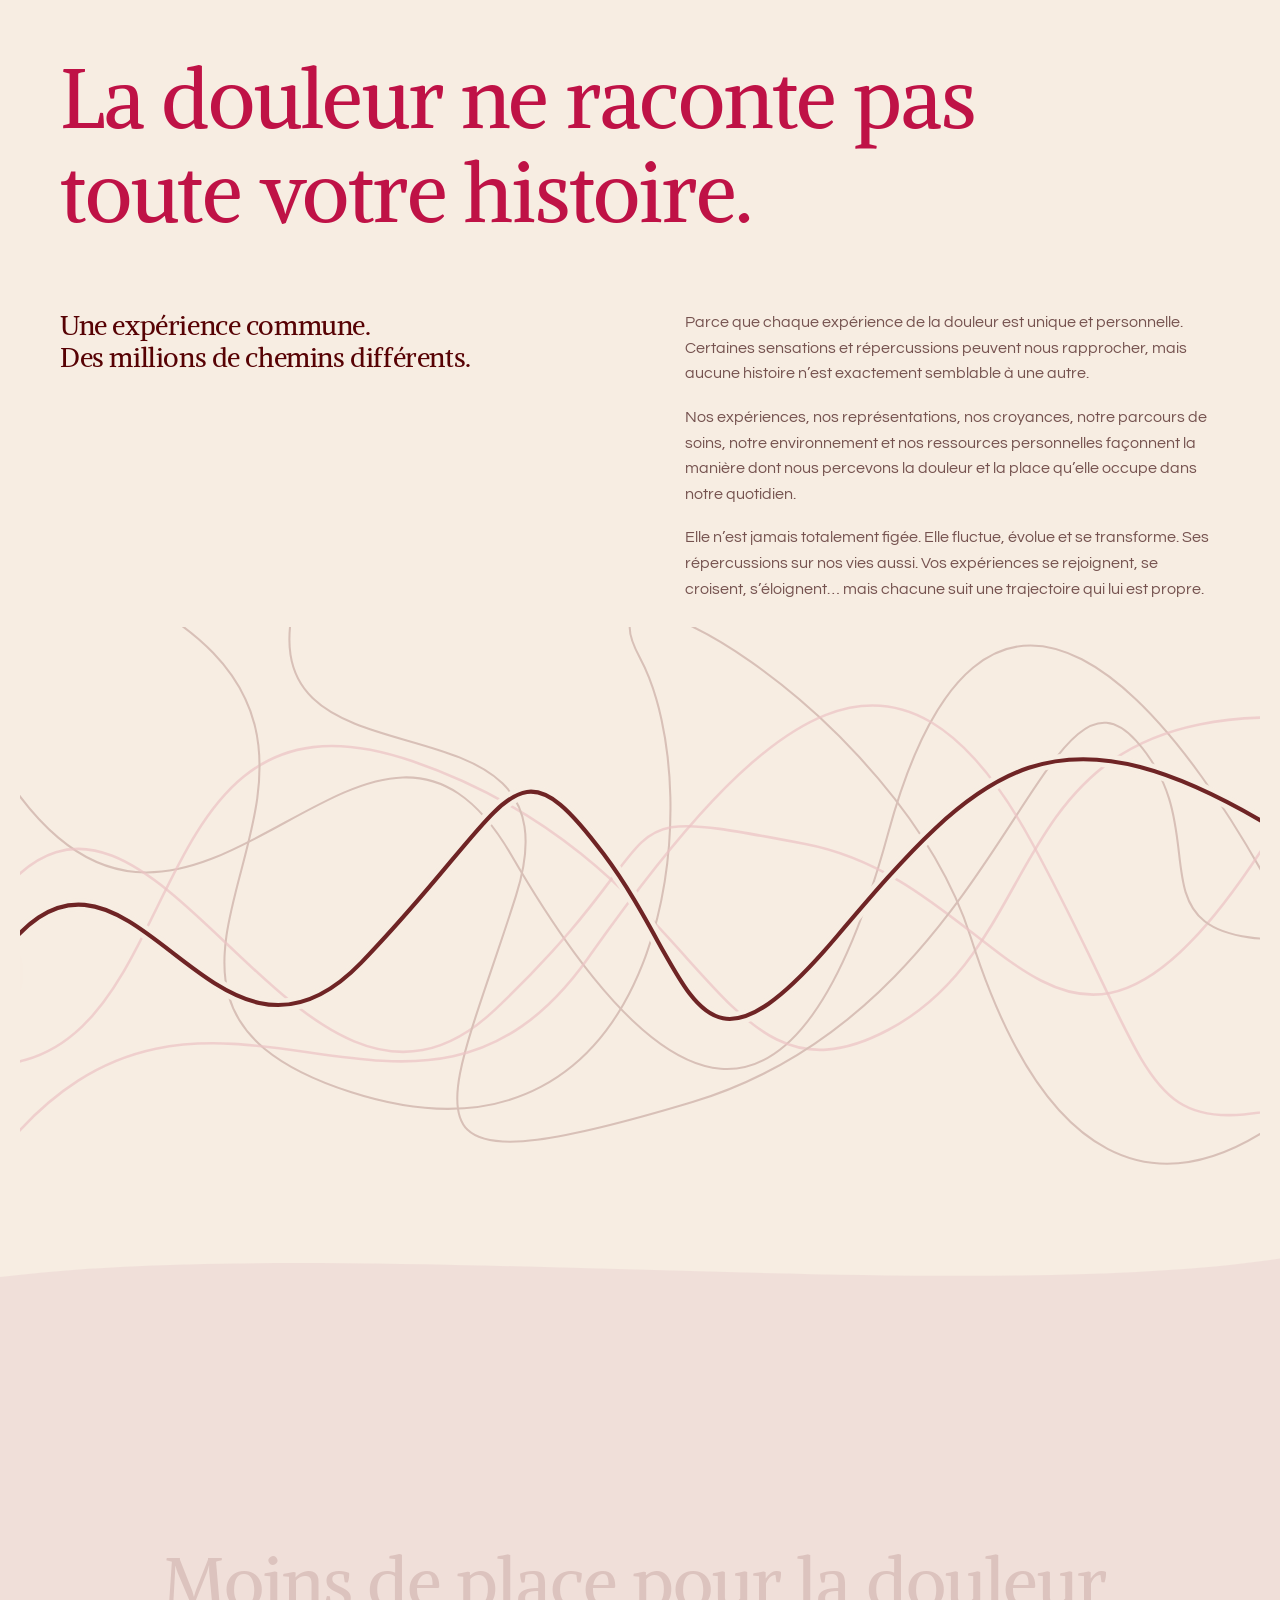
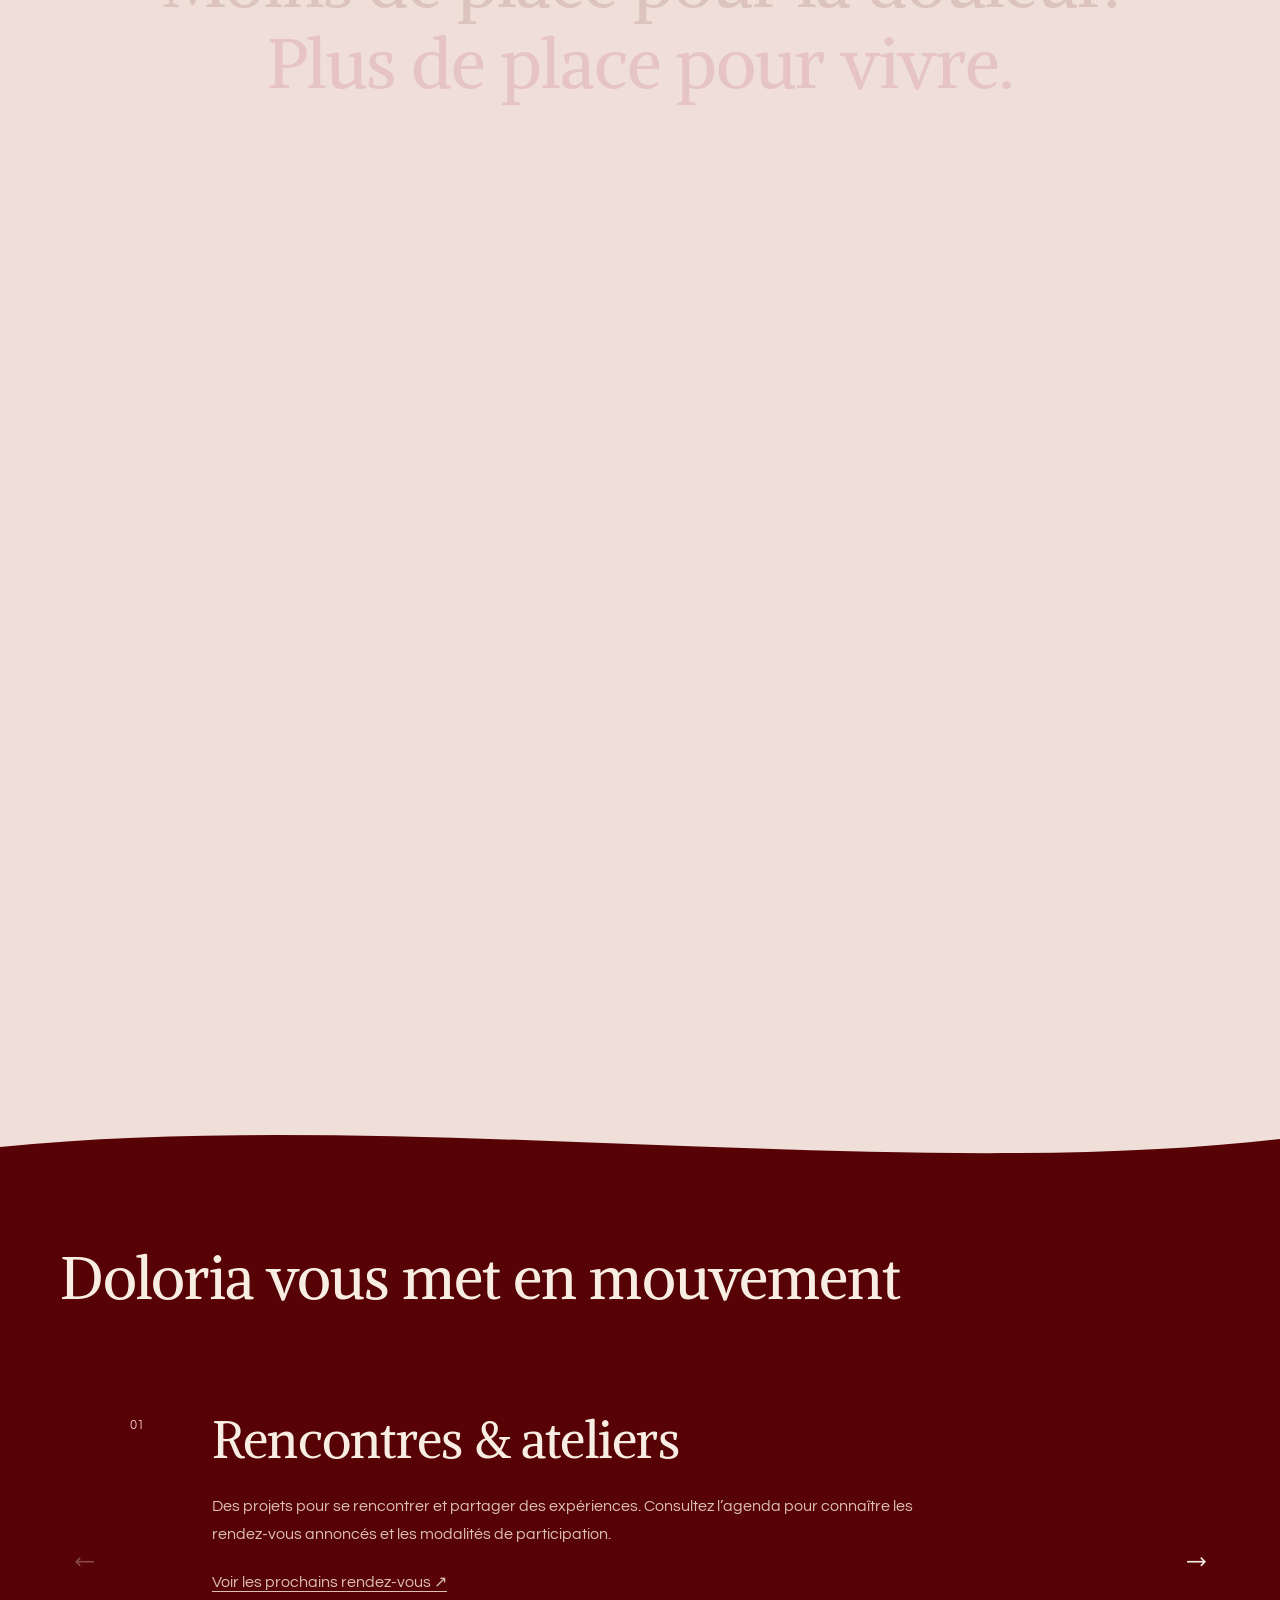
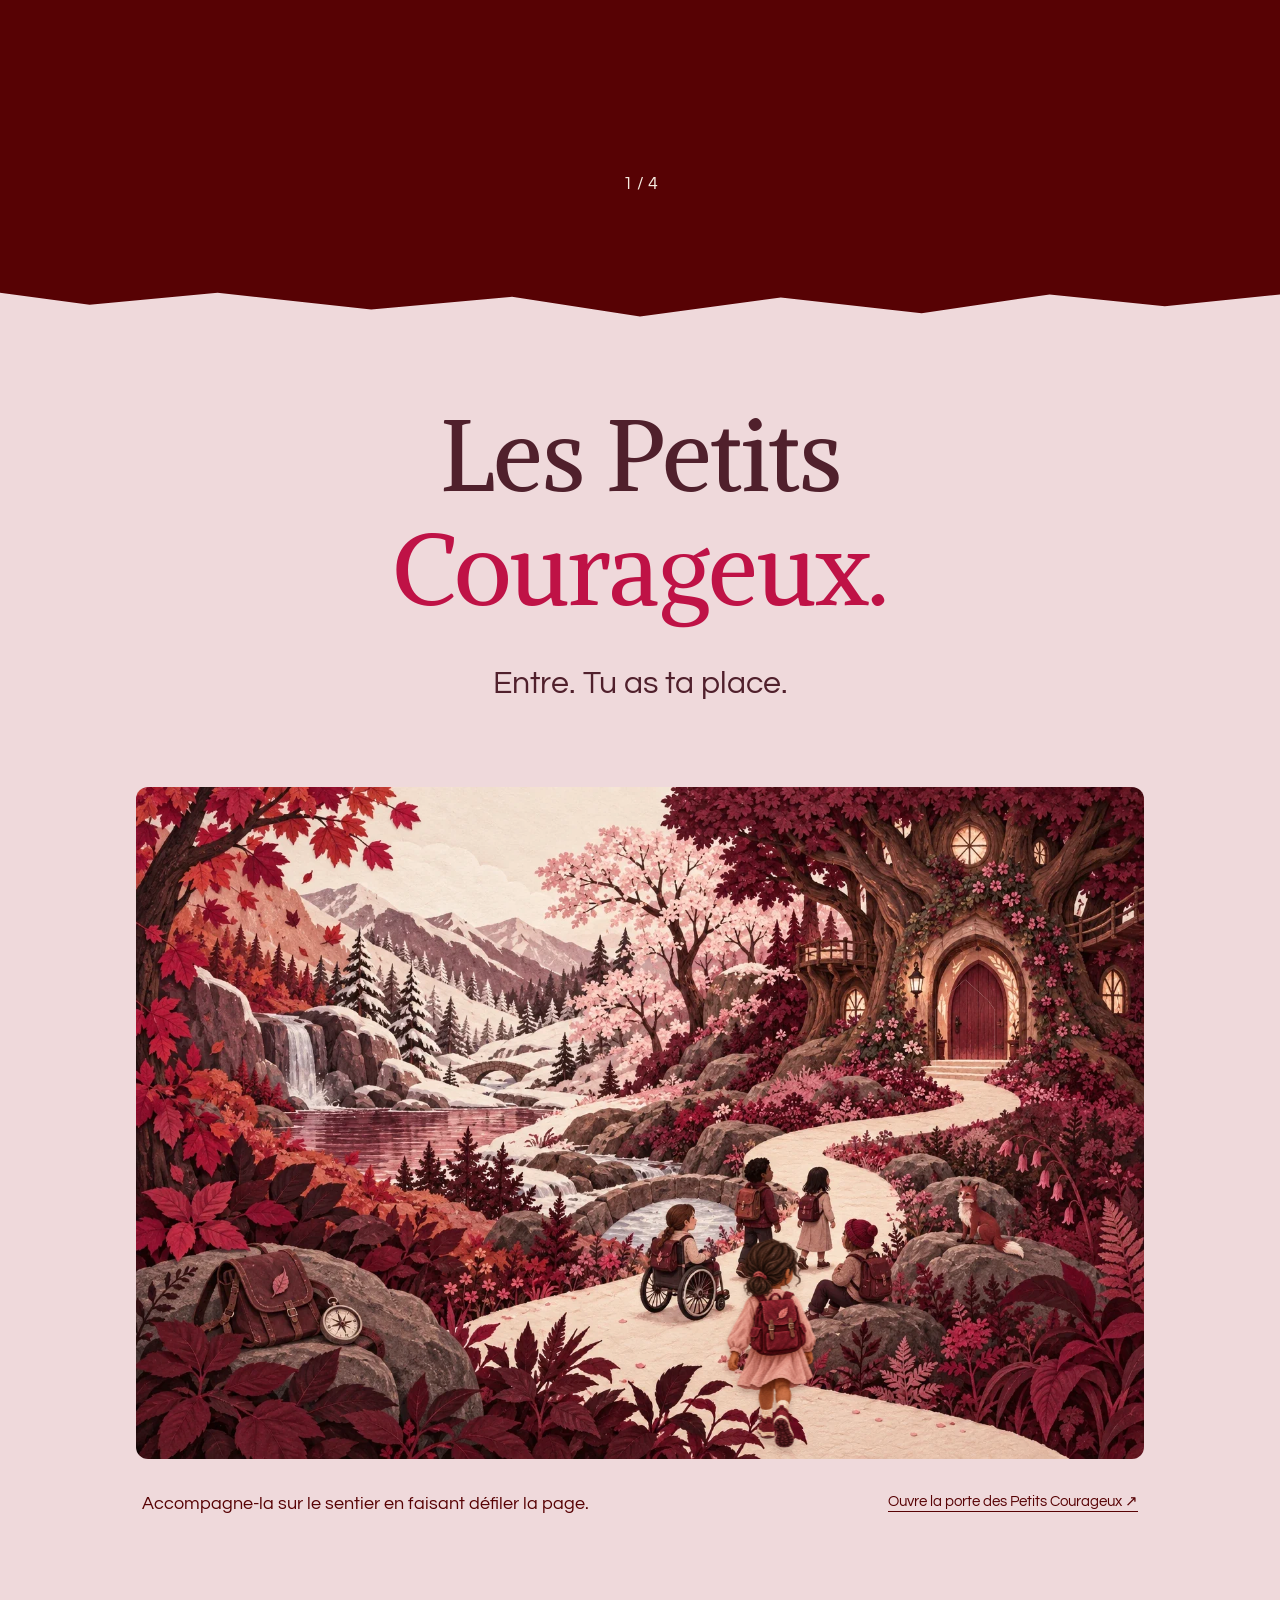
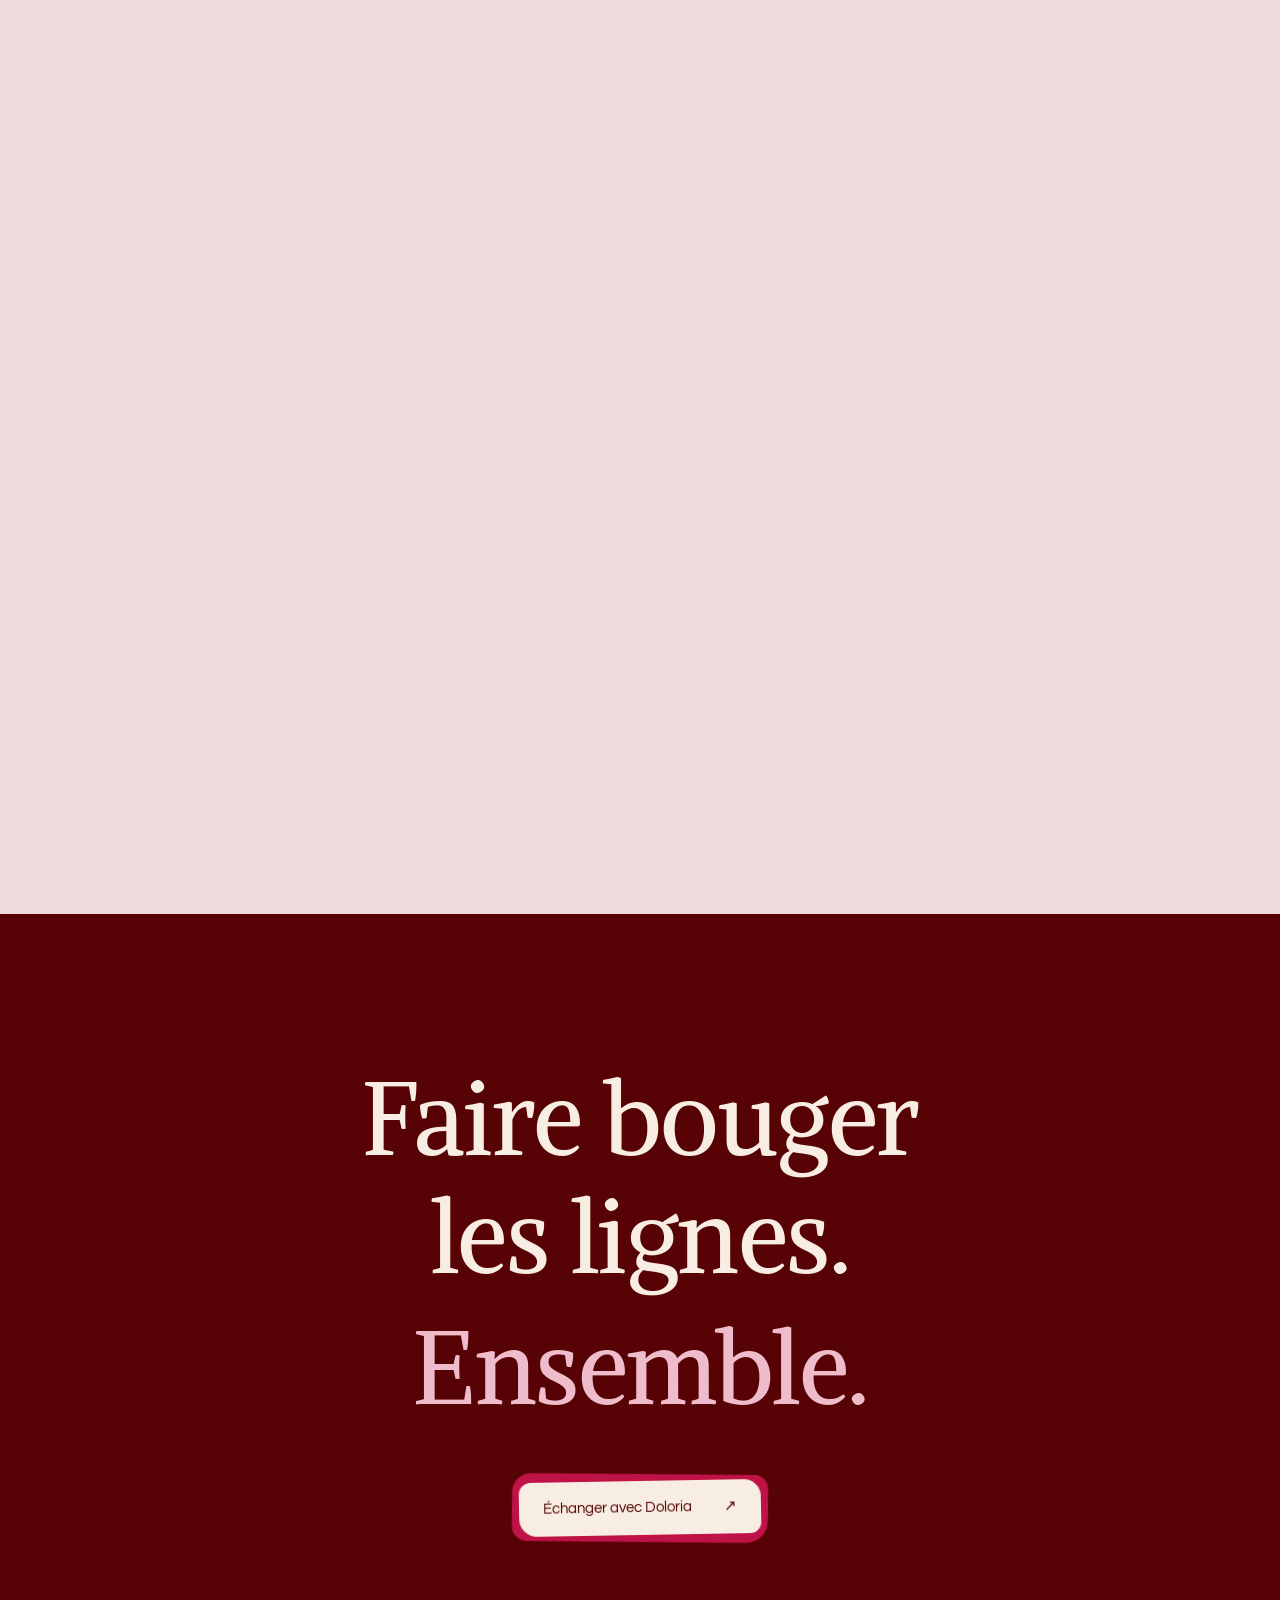
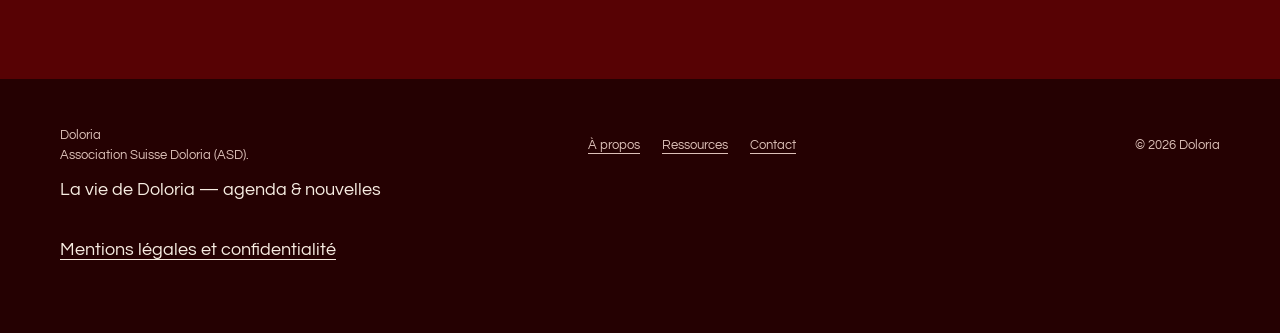
==== commit 5511edf2: "Remove decorative eyebrow headings across public pages and CMS fields" ====
--- a/index.html
+++ b/index.html
@@ -239,12 +239,12 @@
 <section class="hero" id="accueil" aria-labelledby="hero-title">
 <div class="hero-watermark" aria-hidden="true">DOULEUR</div>
 <svg class="hero-line" viewbox="0 0 1000 500" aria-hidden="true"><path id="hero-path" class="line" d="M-30 350 C80 140 140 450 240 330 S370 450 445 235 S530 400 650 290 S760 420 850 305 S980 290 1050 330"></path><circle class="dot" id="hero-dot" cx="445" cy="235" r="9"></circle></svg>
-<div class="wrap"><div class="eyebrow"><span class="live-dot" aria-hidden="true" data-cms-tail="t001"></span>Association Suisse Doloria</div><h1 id="hero-title"><span class="hero-title-line" data-cms-text="t002">La douleur</span><span class="hero-title-line" data-cms-text="t003">existe.</span><span class="hero-title-line hero-title-life" data-cms-text="t004">Votre vie</span><span class="hero-title-line hero-title-life" data-cms-text="t005">aussi.</span></h1><p><strong data-cms-text="t006">Bienvenue chez Doloria !</strong><br data-cms-tail="t007">Doloria souhaite vous informer, vous soutenir et partager des repères et des pistes concrètes pour mieux vivre avec la douleur au quotidien.</p></div>
+<div class="wrap"><h1 id="hero-title"><span class="hero-title-line" data-cms-text="t002">La douleur</span><span class="hero-title-line" data-cms-text="t003">existe.</span><span class="hero-title-line hero-title-life" data-cms-text="t004">Votre vie</span><span class="hero-title-line hero-title-life" data-cms-text="t005">aussi.</span></h1><p><strong data-cms-text="t006">Bienvenue chez Doloria !</strong><br data-cms-tail="t007">Doloria souhaite vous informer, vous soutenir et partager des repères et des pistes concrètes pour mieux vivre avec la douleur au quotidien.</p></div>
 <div class="hero-foot"><div class="wrap"><span data-cms-text="t079">Alors venez comme vous êtes, vous avez mille choses à partager.</span><span>Comprendre · Accompagner · Faire évoluer</span></div></div>
 </section>
 <section class="pause-section" id="pause" aria-labelledby="pause-title"><div class="pause-stage"><div class="wrap pause-inner"><h2 class="pause-heading" id="pause-title" data-cms-text="t009">Vivre avec une douleur chronique<br data-cms-tail="t010">ne devrait pas signifier<br data-cms-tail="t011">mettre sa vie en <span class="sr-word" data-cms-text="t012">pause.</span></h2><div class="pause-display" aria-hidden="true"><span class="pause-word">PAUSE</span><div class="pause-medallion"><i></i><i></i></div></div><div class="pause-status" aria-hidden="true">Vivre avec la douleur, c’est parfois trouver un équilibre.</div><div class="pause-phrases"><p data-cms-text="t081">Vivre avec la douleur, c’est parfois trouver un équilibre.</p><p data-cms-text="t082">Parfois, on doit se réinventer.</p><p data-cms-text="t083">Explorer, comprendre, tester pour retrouver peu à peu du pouvoir d’agir.</p></div></div><svg class="pause-track" viewbox="0 0 1000 400" aria-hidden="true"><path id="pause-path" class="line" d="M-50 180 C40 150 100 210 160 180 S270 150 340 190 C450 210 480 320 600 320 C750 320 870 150 1080 100"></path><circle id="pause-dot" class="dot" r="13" cx="420" cy="250"></circle></svg></div></section>
-<section class="after-care" id="pourquoi-doloria" aria-labelledby="after-care-title"><div class="wrap"><div class="eyebrow" data-cms-text="t008">Pourquoi Doloria ?</div><div class="after-care-layout"><h2 id="after-care-title" data-cms-text="apres_titre">Et quand vous vous retrouvez seul avec la douleur ?</h2><div class="after-care-copy"><p data-cms-text="apres_1">Entre deux rendez-vous, la douleur peut rester présente. À la maison, au travail ou au milieu des autres, on peut se sentir seul avec elle, ses questions et les ajustements du quotidien.</p><p data-cms-text="apres_2">Comment trouver ses repères, adapter une activité, expliquer ce que l’on vit ou savoir vers qui se tourner ?</p><p><strong data-cms-text="apres_3">Doloria souhaite vous aider à ne pas rester seul avec ces questions.</strong></p><p data-cms-text="apres_4">En complément des soins, nous partageons des ressources, des expériences et des pistes concrètes à explorer selon votre situation, vos besoins et vos envies.</p><p class="after-care-ending" data-cms-text="apres_fin">Pour faire une place à ce qui compte pour vous, même avec la douleur.</p></div></div></div></section>
-<section class="journey" aria-labelledby="journey-title"><div class="wrap"><div class="eyebrow" data-cms-text="t013">Le parcours</div><h2 id="journey-title" data-cms-text="t014">La douleur ne raconte pas<br><span data-cms-text="t015">toute votre histoire.</span></h2><div class="journey-bottom"><h3 data-cms-text="t016">Une expérience commune.<br data-cms-tail="t017">Des millions de chemins différents.</h3><p data-cms-text="t018">Parce que chaque expérience de la douleur est unique et personnelle. Certaines sensations et répercussions peuvent nous rapprocher, mais aucune histoire n’est exactement semblable à une autre.<br data-cms-tail="t019">Nos expériences, nos représentations, nos croyances, notre parcours de soins, notre environnement et nos ressources personnelles façonnent la manière dont nous percevons la douleur et la place qu’elle occupe dans notre quotidien.<br><strong data-cms-text="t020">Elle n’est jamais totalement figée. Elle fluctue, évolue et se transforme. Ses répercussions sur nos vies aussi. Vos expériences se rejoignent, se croisent, s’éloignent… mais chacune suit une trajectoire qui lui est propre.</strong></p></div><svg class="journey-line" viewbox="0 0 1200 540" aria-hidden="true">
+<section class="after-care" id="pourquoi-doloria" aria-labelledby="after-care-title"><div class="wrap"><div class="after-care-layout"><h2 id="after-care-title" data-cms-text="apres_titre">Et quand vous vous retrouvez seul avec la douleur ?</h2><div class="after-care-copy"><p data-cms-text="apres_1">Entre deux rendez-vous, la douleur peut rester présente. À la maison, au travail ou au milieu des autres, on peut se sentir seul avec elle, ses questions et les ajustements du quotidien.</p><p data-cms-text="apres_2">Comment trouver ses repères, adapter une activité, expliquer ce que l’on vit ou savoir vers qui se tourner ?</p><p><strong data-cms-text="apres_3">Doloria souhaite vous aider à ne pas rester seul avec ces questions.</strong></p><p data-cms-text="apres_4">En complément des soins, nous partageons des ressources, des expériences et des pistes concrètes à explorer selon votre situation, vos besoins et vos envies.</p><p class="after-care-ending" data-cms-text="apres_fin">Pour faire une place à ce qui compte pour vous, même avec la douleur.</p></div></div></div></section>
+<section class="journey" aria-labelledby="journey-title"><div class="wrap"><h2 id="journey-title" data-cms-text="t014">La douleur ne raconte pas<br><span data-cms-text="t015">toute votre histoire.</span></h2><div class="journey-bottom"><h3 data-cms-text="t016">Une expérience commune.<br data-cms-tail="t017">Des millions de chemins différents.</h3><p data-cms-text="t018">Parce que chaque expérience de la douleur est unique et personnelle. Certaines sensations et répercussions peuvent nous rapprocher, mais aucune histoire n’est exactement semblable à une autre.<br data-cms-tail="t019">Nos expériences, nos représentations, nos croyances, notre parcours de soins, notre environnement et nos ressources personnelles façonnent la manière dont nous percevons la douleur et la place qu’elle occupe dans notre quotidien.<br><strong data-cms-text="t020">Elle n’est jamais totalement figée. Elle fluctue, évolue et se transforme. Ses répercussions sur nos vies aussi. Vos expériences se rejoignent, se croisent, s’éloignent… mais chacune suit une trajectoire qui lui est propre.</strong></p></div><svg class="journey-line" viewbox="0 0 1200 540" aria-hidden="true">
 <g class="possible-paths" fill="none" stroke-linecap="round">
 <path d="M-40 100 C150 460 330 -30 475 220 S750 530 840 200 S1110 30 1260 350"></path>
 <path d="M-70 420 C180 470 90 30 380 130 S670 480 840 390 S940 60 1270 90"></path>
@@ -257,15 +257,15 @@
 <path class="line" id="journey-path" d="M-30 335 C100 130 180 480 330 325 S475 100 565 220 S650 465 790 300 S1000 60 1230 205"></path>
 <circle id="journey-dot" class="dot" r="12" cx="565" cy="220"></circle>
 </svg></div></section>
-<section class="breathe" aria-label="Changer de perspective"><div class="wrap"><div class="eyebrow" data-cms-text="t021">Changer de perspective</div><h2 data-cms-text="t022">Moins de place pour la douleur.<br><span data-cms-text="t023">Plus de place pour vivre.</span></h2></div></section>
-<section class="actions" id="actions" aria-labelledby="actions-title"><div class="wrap"><div class="eyebrow" data-cms-text="t054">Nos actions</div><h2 id="actions-title" data-cms-text="t055">Doloria vous met en mouvement</h2><div class="actions-carousel" role="region" aria-roledescription="carrousel" aria-label="Les actions de Doloria"><div class="actions-track" id="actions-track" tabindex="0" aria-label="Parcourir les quatre actions"><article class="action-row" role="group" aria-roledescription="diapositive" aria-label="1 sur 4"><span class="number" data-cms-text="t056">01</span><h3 data-cms-text="t057">Rencontres &amp; ateliers</h3><p data-cms-text="t058">Des projets pour se rencontrer et partager des expériences. Consultez l’agenda pour connaître les rendez-vous annoncés et les modalités de participation.<br><a href="vie-doloria.html#agenda" data-cms-text="t059">Voir les prochains rendez-vous ↗</a></p></article><article class="action-row" role="group" aria-roledescription="diapositive" aria-label="2 sur 4" id="ressources"><span class="number" data-cms-text="t060">02</span><h3 data-cms-text="t061">Ressources &amp; sensibilisation</h3><p data-cms-text="t062">Des infographies et des documents pour comprendre la douleur, mettre des mots sur son vécu et en parler avec ses proches ou les professionnels.<br><a href="ressources.html" data-cms-text="t063">Explorer les ressources ↗</a><p class="neuro-entry"><a href="neuromodulation.html">Un éclairage particulier sur la neurostimulation médullaire ↗</a></p></p></article><article class="action-row" role="group" aria-roledescription="diapositive" aria-label="3 sur 4"><span class="number" data-cms-text="t064">03</span><h3 data-cms-text="t065">Droits &amp; démarches</h3><p data-cms-text="t066">Une question sur vos droits, l’assurance-invalidité (AI) ou une demande d’aide ? Présentez-nous votre besoin pour échanger sur les pistes et les interlocuteurs possibles.<br><a href="contact.html" data-cms-text="t067">Nous contacter pour une démarche ↗</a></p></article><article class="action-row" role="group" aria-roledescription="diapositive" aria-label="4 sur 4"><span class="number" data-cms-text="t068">04</span><h3 data-cms-text="t069">Projets avec les professionnels</h3><p data-cms-text="t070">Témoignage, sensibilisation, travail d’études ou recherche : échangeons sur la place de l’expérience vécue dans votre projet.<br><a href="professionnels.html#professionnels" data-cms-text="t071">Proposer une collaboration ↗</a></p></article></div><div class="actions-controls" hidden><button type="button" class="actions-prev" aria-label="Action précédente" aria-controls="actions-track">←</button><span class="actions-count" aria-live="polite" aria-atomic="true">1 / 4</span><button type="button" class="actions-next" aria-label="Action suivante" aria-controls="actions-track">→</button></div></div></div></section>
+<section class="breathe" aria-label="Changer de perspective"><div class="wrap"><h2 data-cms-text="t022">Moins de place pour la douleur.<br><span data-cms-text="t023">Plus de place pour vivre.</span></h2></div></section>
+<section class="actions" id="actions" aria-labelledby="actions-title"><div class="wrap"><h2 id="actions-title" data-cms-text="t055">Doloria vous met en mouvement</h2><div class="actions-carousel" role="region" aria-roledescription="carrousel" aria-label="Les actions de Doloria"><div class="actions-track" id="actions-track" tabindex="0" aria-label="Parcourir les quatre actions"><article class="action-row" role="group" aria-roledescription="diapositive" aria-label="1 sur 4"><span class="number" data-cms-text="t056">01</span><h3 data-cms-text="t057">Rencontres &amp; ateliers</h3><p data-cms-text="t058">Des projets pour se rencontrer et partager des expériences. Consultez l’agenda pour connaître les rendez-vous annoncés et les modalités de participation.<br><a href="vie-doloria.html#agenda" data-cms-text="t059">Voir les prochains rendez-vous ↗</a></p></article><article class="action-row" role="group" aria-roledescription="diapositive" aria-label="2 sur 4" id="ressources"><span class="number" data-cms-text="t060">02</span><h3 data-cms-text="t061">Ressources &amp; sensibilisation</h3><p data-cms-text="t062">Des infographies et des documents pour comprendre la douleur, mettre des mots sur son vécu et en parler avec ses proches ou les professionnels.<br><a href="ressources.html" data-cms-text="t063">Explorer les ressources ↗</a><p class="neuro-entry"><a href="neuromodulation.html">Un éclairage particulier sur la neurostimulation médullaire ↗</a></p></p></article><article class="action-row" role="group" aria-roledescription="diapositive" aria-label="3 sur 4"><span class="number" data-cms-text="t064">03</span><h3 data-cms-text="t065">Droits &amp; démarches</h3><p data-cms-text="t066">Une question sur vos droits, l’assurance-invalidité (AI) ou une demande d’aide ? Présentez-nous votre besoin pour échanger sur les pistes et les interlocuteurs possibles.<br><a href="contact.html" data-cms-text="t067">Nous contacter pour une démarche ↗</a></p></article><article class="action-row" role="group" aria-roledescription="diapositive" aria-label="4 sur 4"><span class="number" data-cms-text="t068">04</span><h3 data-cms-text="t069">Projets avec les professionnels</h3><p data-cms-text="t070">Témoignage, sensibilisation, travail d’études ou recherche : échangeons sur la place de l’expérience vécue dans votre projet.<br><a href="professionnels.html#professionnels" data-cms-text="t071">Proposer une collaboration ↗</a></p></article></div><div class="actions-controls" hidden><button type="button" class="actions-prev" aria-label="Action précédente" aria-controls="actions-track">←</button><span class="actions-count" aria-live="polite" aria-atomic="true">1 / 4</span><button type="button" class="actions-next" aria-label="Action suivante" aria-controls="actions-track">→</button></div></div></div></section>
 <section class="kids" id="petits" aria-labelledby="kids-title">
-<div class="kids-intro wrap"><div class="eyebrow" data-cms-text="t024">Doloria ouvre un autre chapitre</div><h2 id="kids-title" data-cms-text="t025">Les Petits<br><em data-cms-text="t026">Courageux.</em></h2><p data-cms-text="t027">Entre. Tu as ta place.</p></div>
+<div class="kids-intro wrap"><h2 id="kids-title" data-cms-text="t025">Les Petits<br><em data-cms-text="t026">Courageux.</em></h2><p data-cms-text="t027">Entre. Tu as ta place.</p></div>
 <div class="forest-scroll" id="forest-adventure"><div class="forest-pin"><figure class="forest-figure interactive-forest" aria-label="Le sentier vers la maison des Petits Courageux"><div class="forest-canvas"><div class="forest-scene"><img class="forest-background" src="media/site-3c55a26c6a90379a.webp" width="1536" height="1024" alt="Une forêt de papier rose et bordeaux. Un sentier rejoint la porte d’une cabane dans un arbre, au milieu des enfants et d’un petit renard." loading="lazy" decoding="async"><img class="walking-child" src="media/site-0a929d086c19bb90.webp" alt="" aria-hidden="true" width="1024" height="1536"><a class="forest-door door-enter" href="petits-courageux.html" aria-label="Ouvrir la porte et entrer dans Les Petits Courageux"><span class="door-light" aria-hidden="true"></span><span class="door-leaf" aria-hidden="true"><img src="media/site-3c55a26c6a90379a.webp" alt=""></span></a></div></div><figcaption class="forest-invitation"><span class="forest-hint">Suis le sentier, à ton rythme.</span><a class="door-enter forest-link" href="petits-courageux.html" data-cms-text="t031">Ouvre la porte des Petits Courageux <span aria-hidden="true">↗</span></a></figcaption></figure></div></div>
 </section>
 
 
-<section class="contact" id="contact" aria-labelledby="contact-title"><div class="wrap"><div class="eyebrow" data-cms-text="t072">Et maintenant ?</div><div class="contact-inner"><h2 id="contact-title" data-cms-text="t073">Faire bouger<br data-cms-tail="t074">les lignes.<span class="contact-together" data-cms-text="t075">Ensemble.</span></h2><a class="pill" href="contact.html" data-cms-text="t076">Échanger avec Doloria <span aria-hidden="true">↗</span></a></div></div></section>
+<section class="contact" id="contact" aria-labelledby="contact-title"><div class="wrap"><div class="contact-inner"><h2 id="contact-title" data-cms-text="t073">Faire bouger<br data-cms-tail="t074">les lignes.<span class="contact-together" data-cms-text="t075">Ensemble.</span></h2><a class="pill" href="contact.html" data-cms-text="t076">Échanger avec Doloria <span aria-hidden="true">↗</span></a></div></div></section>
 </main>
 <footer><div class="wrap footer-inner"><p>Doloria<br>Association Suisse Doloria (ASD).</p><div class="footer-links"><a href="a-propos.html">À propos</a><a href="ressources.html">Ressources</a><a href="contact.html">Contact</a></div><span>© 2026 Doloria</span></div><div class="wrap"><a href="vie-doloria.html" style="display:inline-flex;min-height:44px;align-items:center">La vie de Doloria — agenda &amp; nouvelles</a></div><div class="wrap" style="padding-top:16px;padding-bottom:16px"><a href="mentions-legales.html" style="display:inline-flex;align-items:center;min-height:44px;text-decoration:underline;text-underline-offset:4px">Mentions légales et confidentialité</a></div></footer>
 <script>
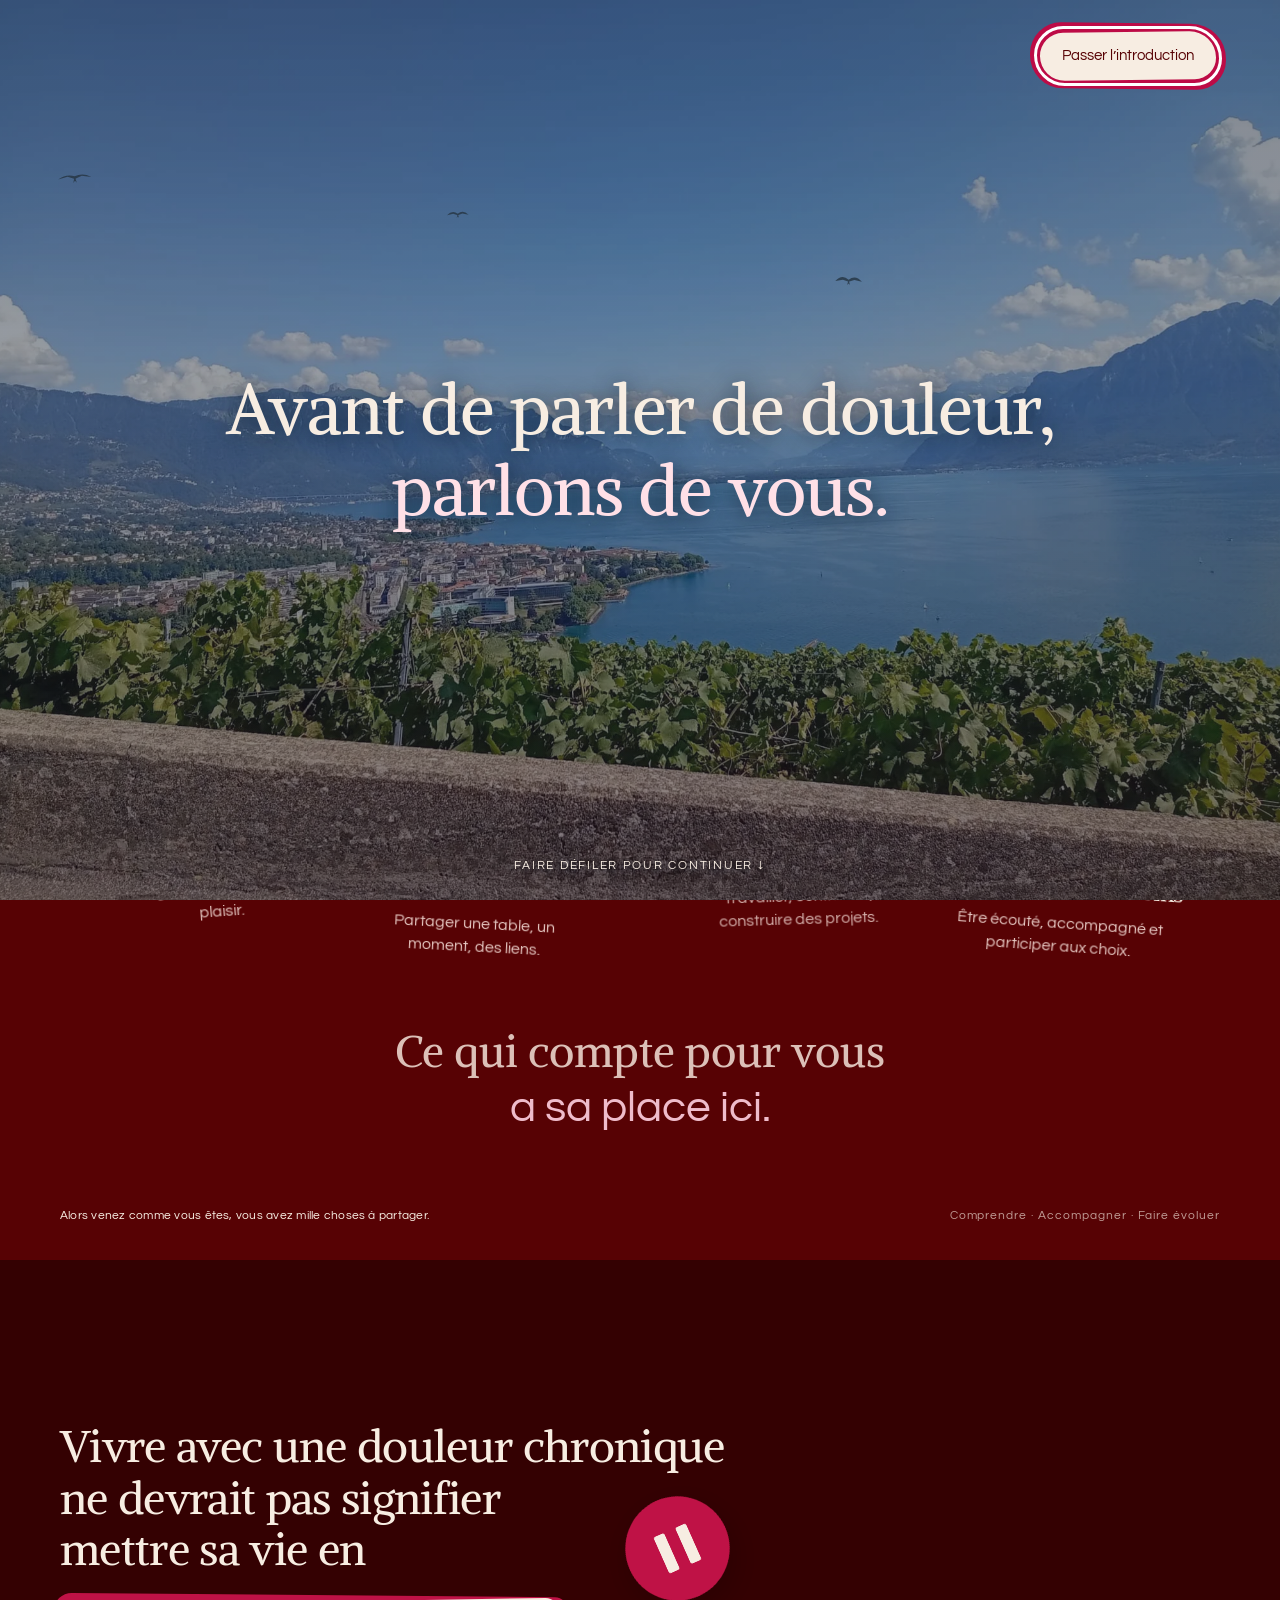
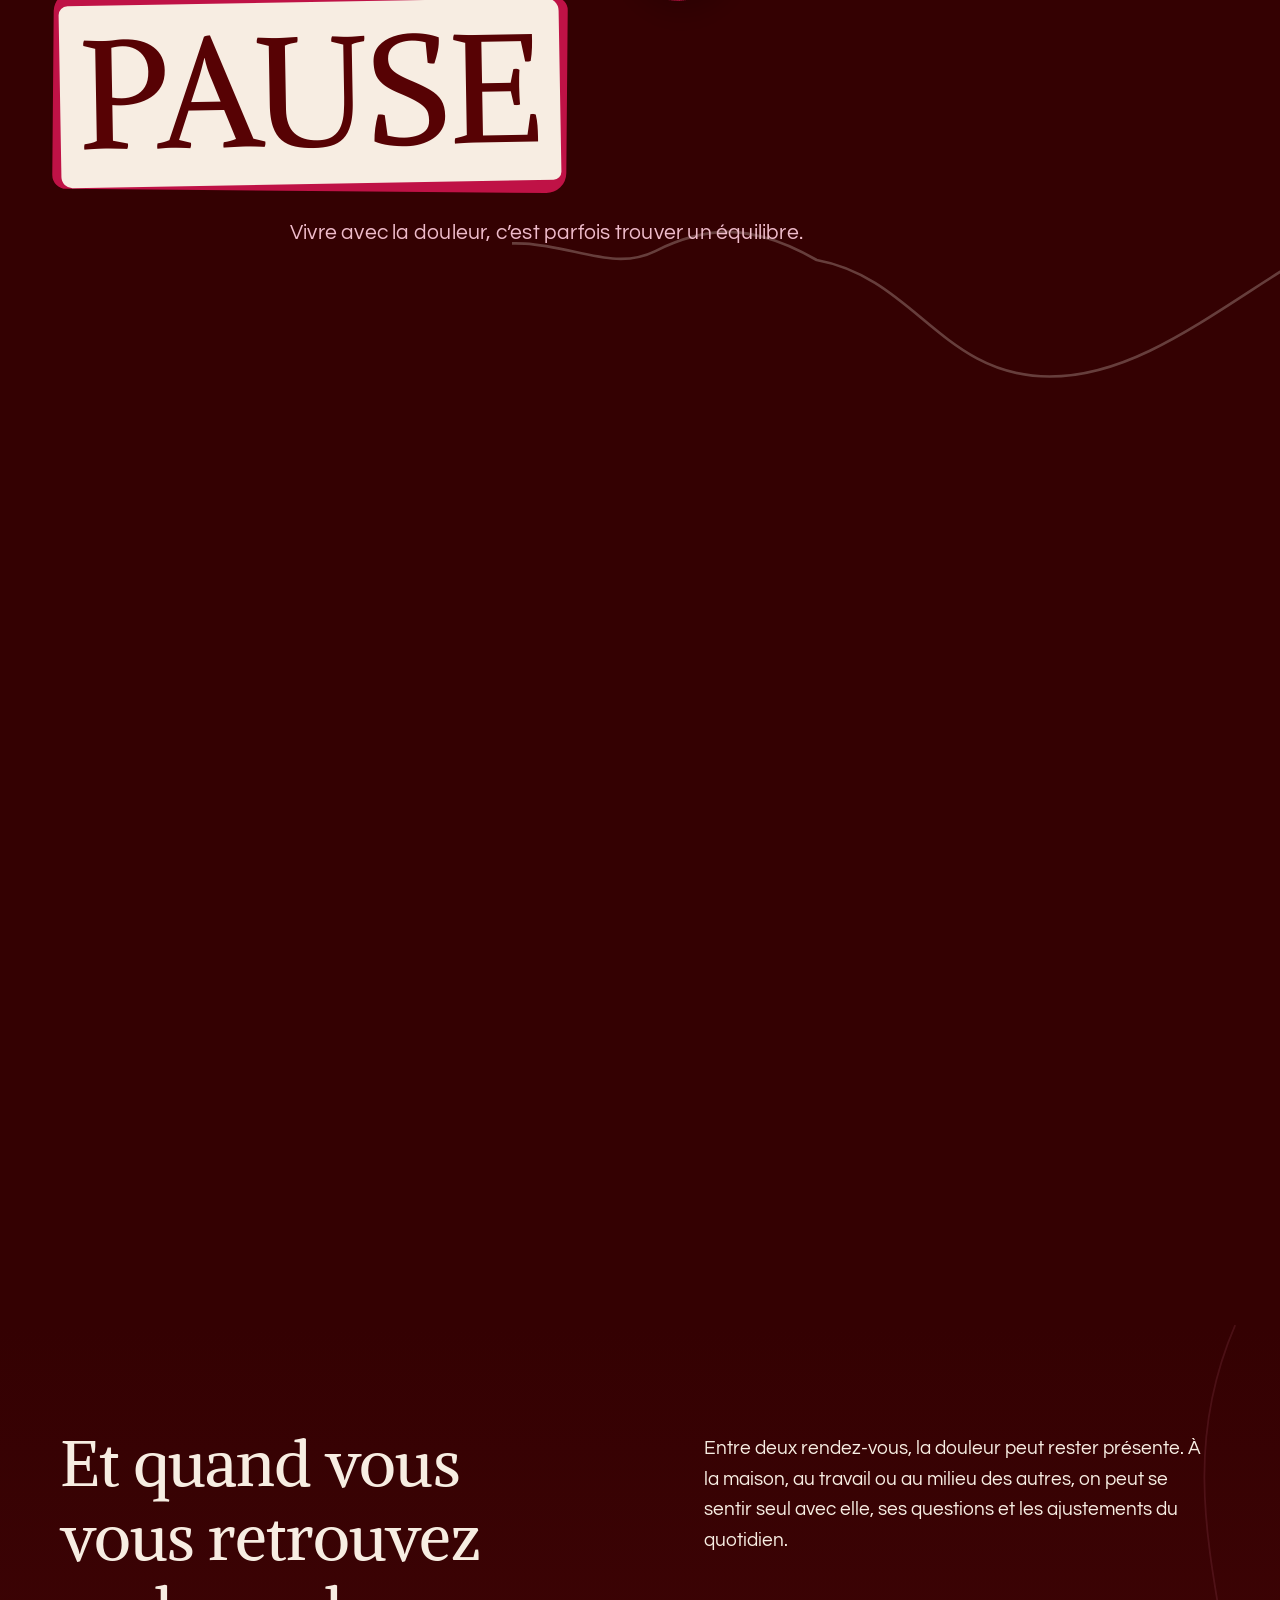
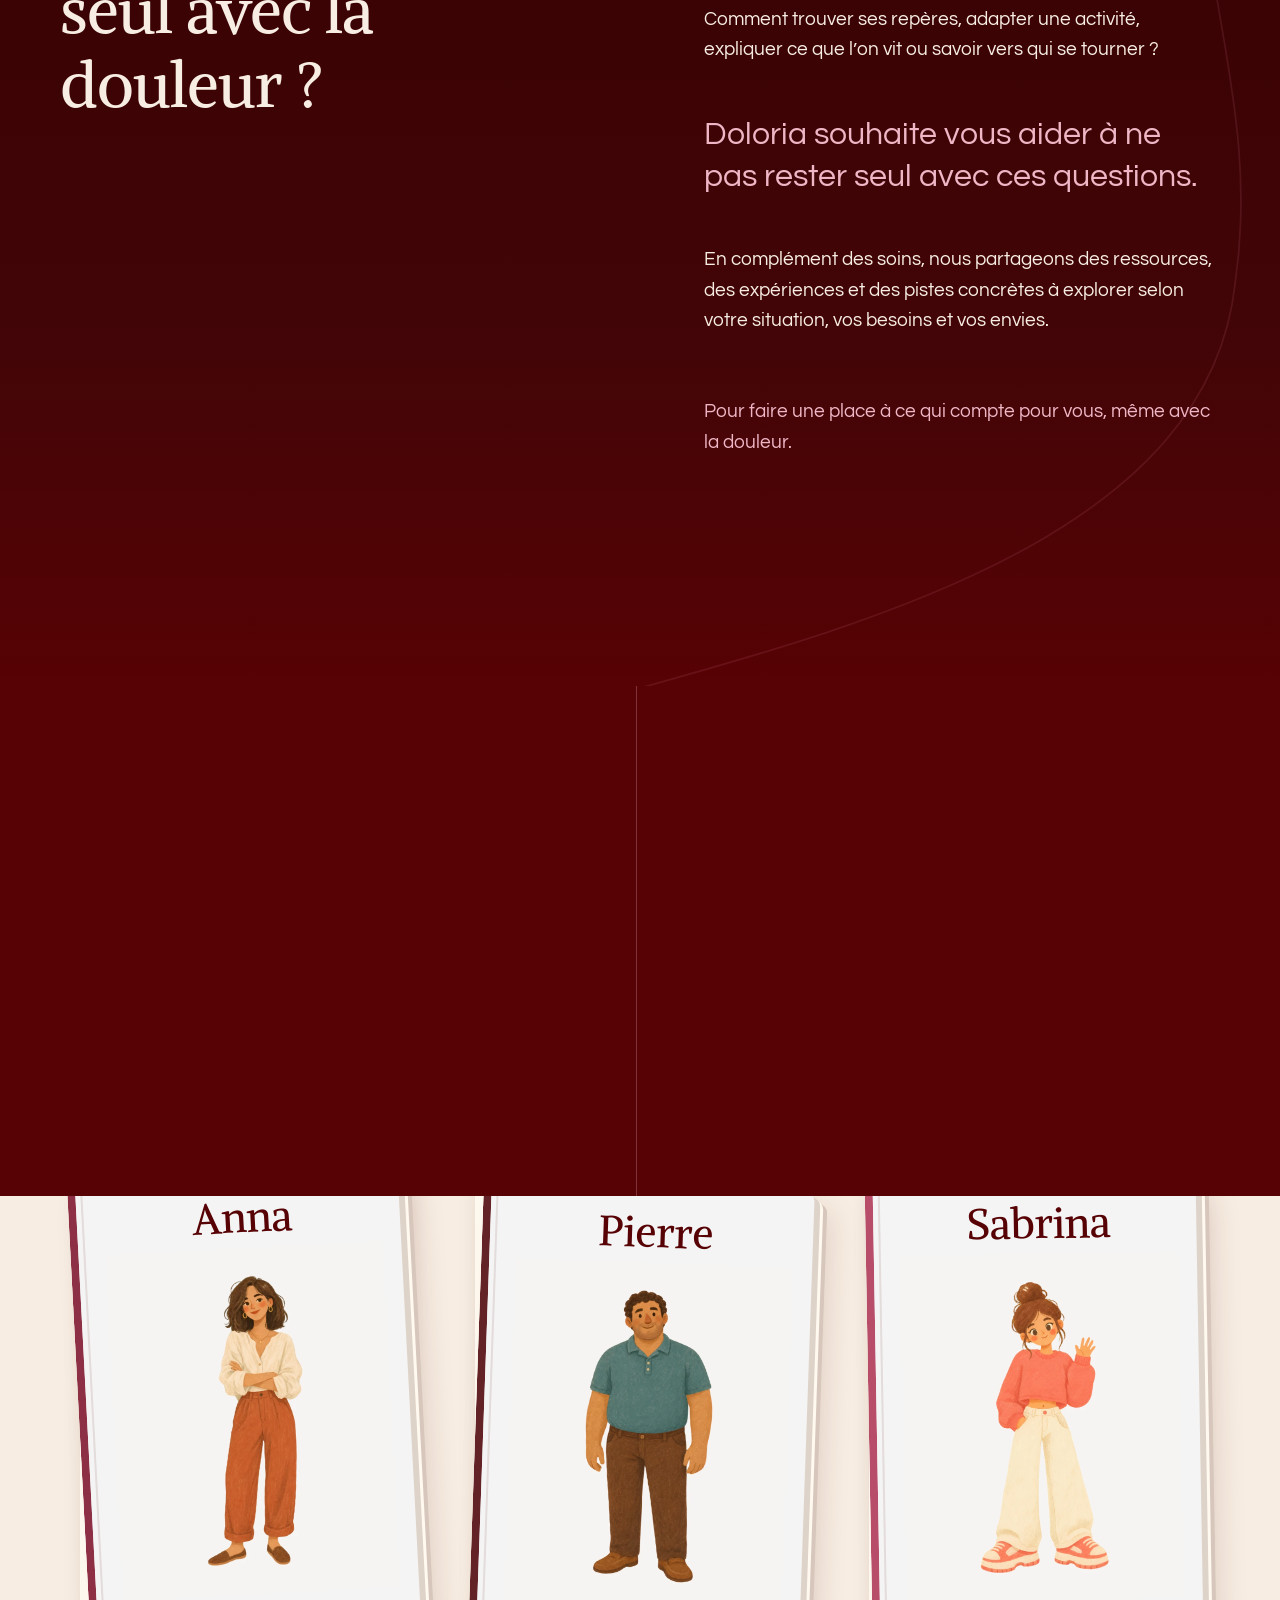
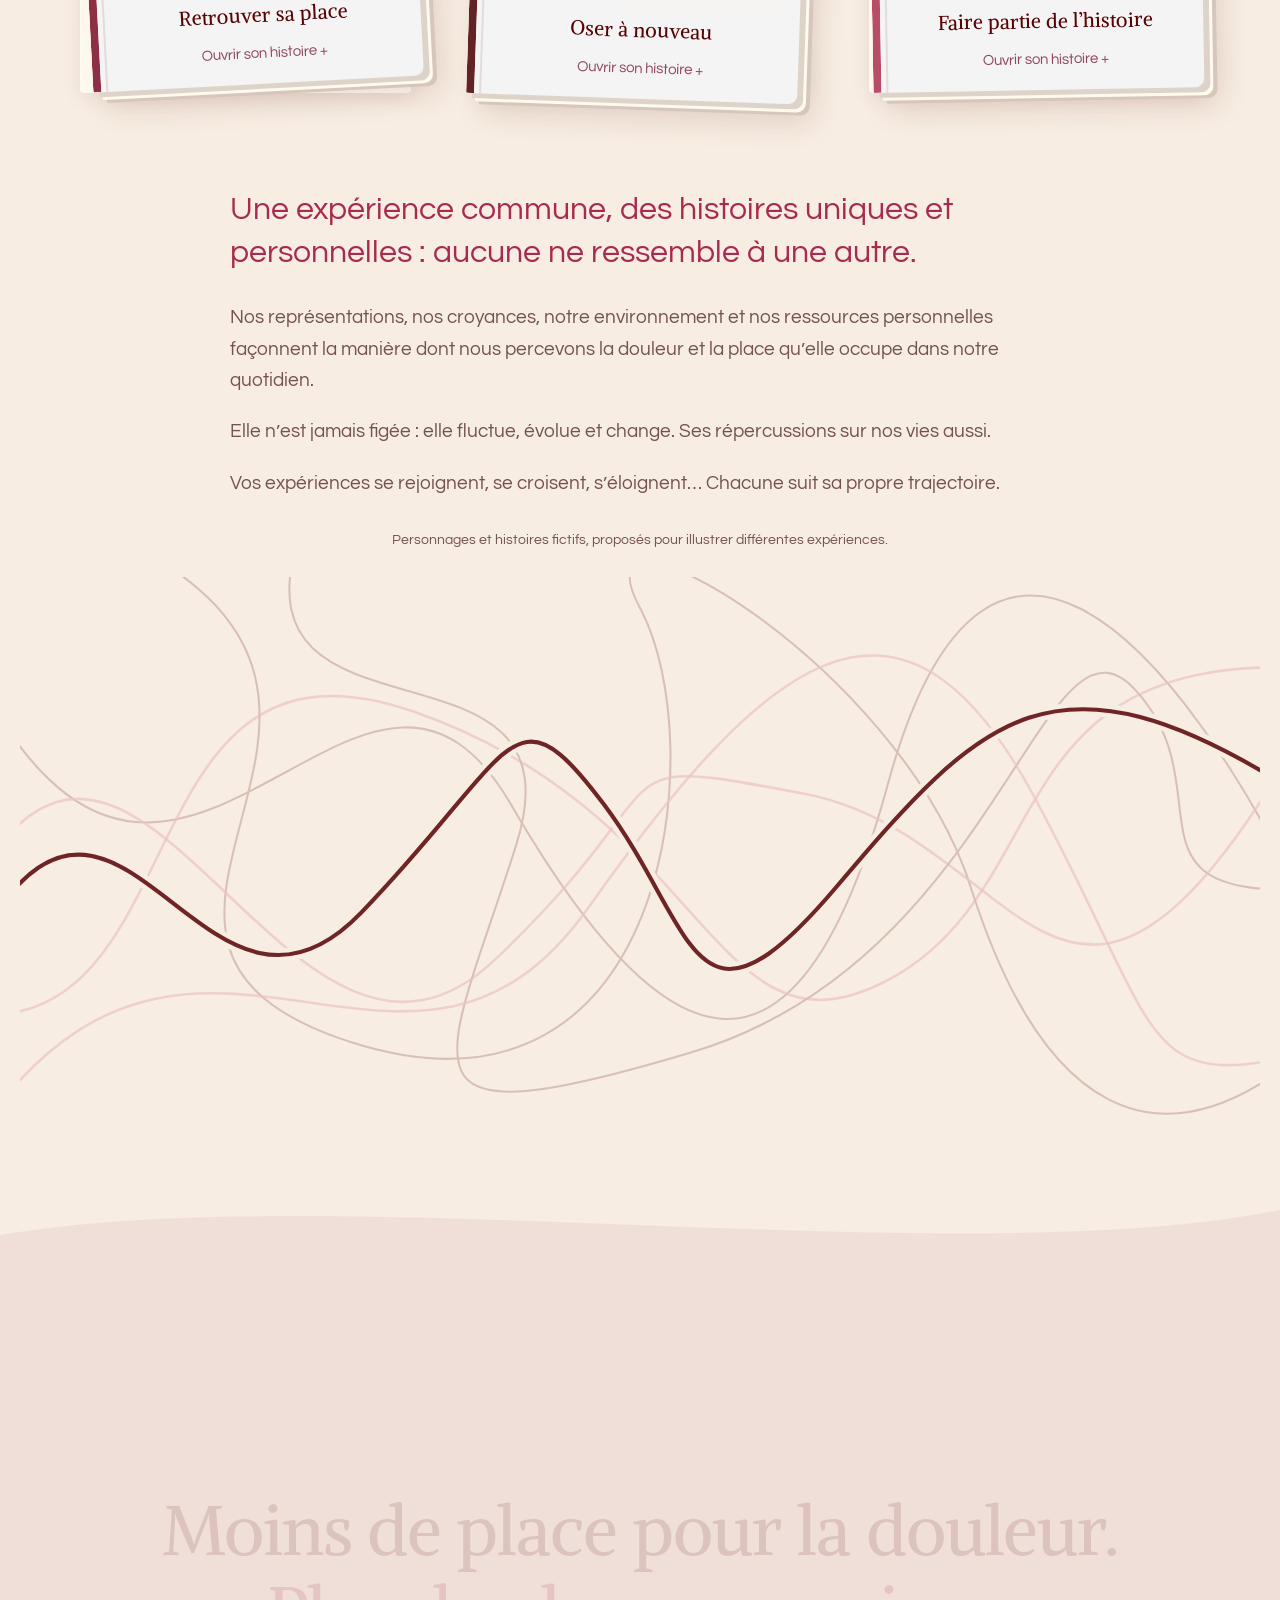
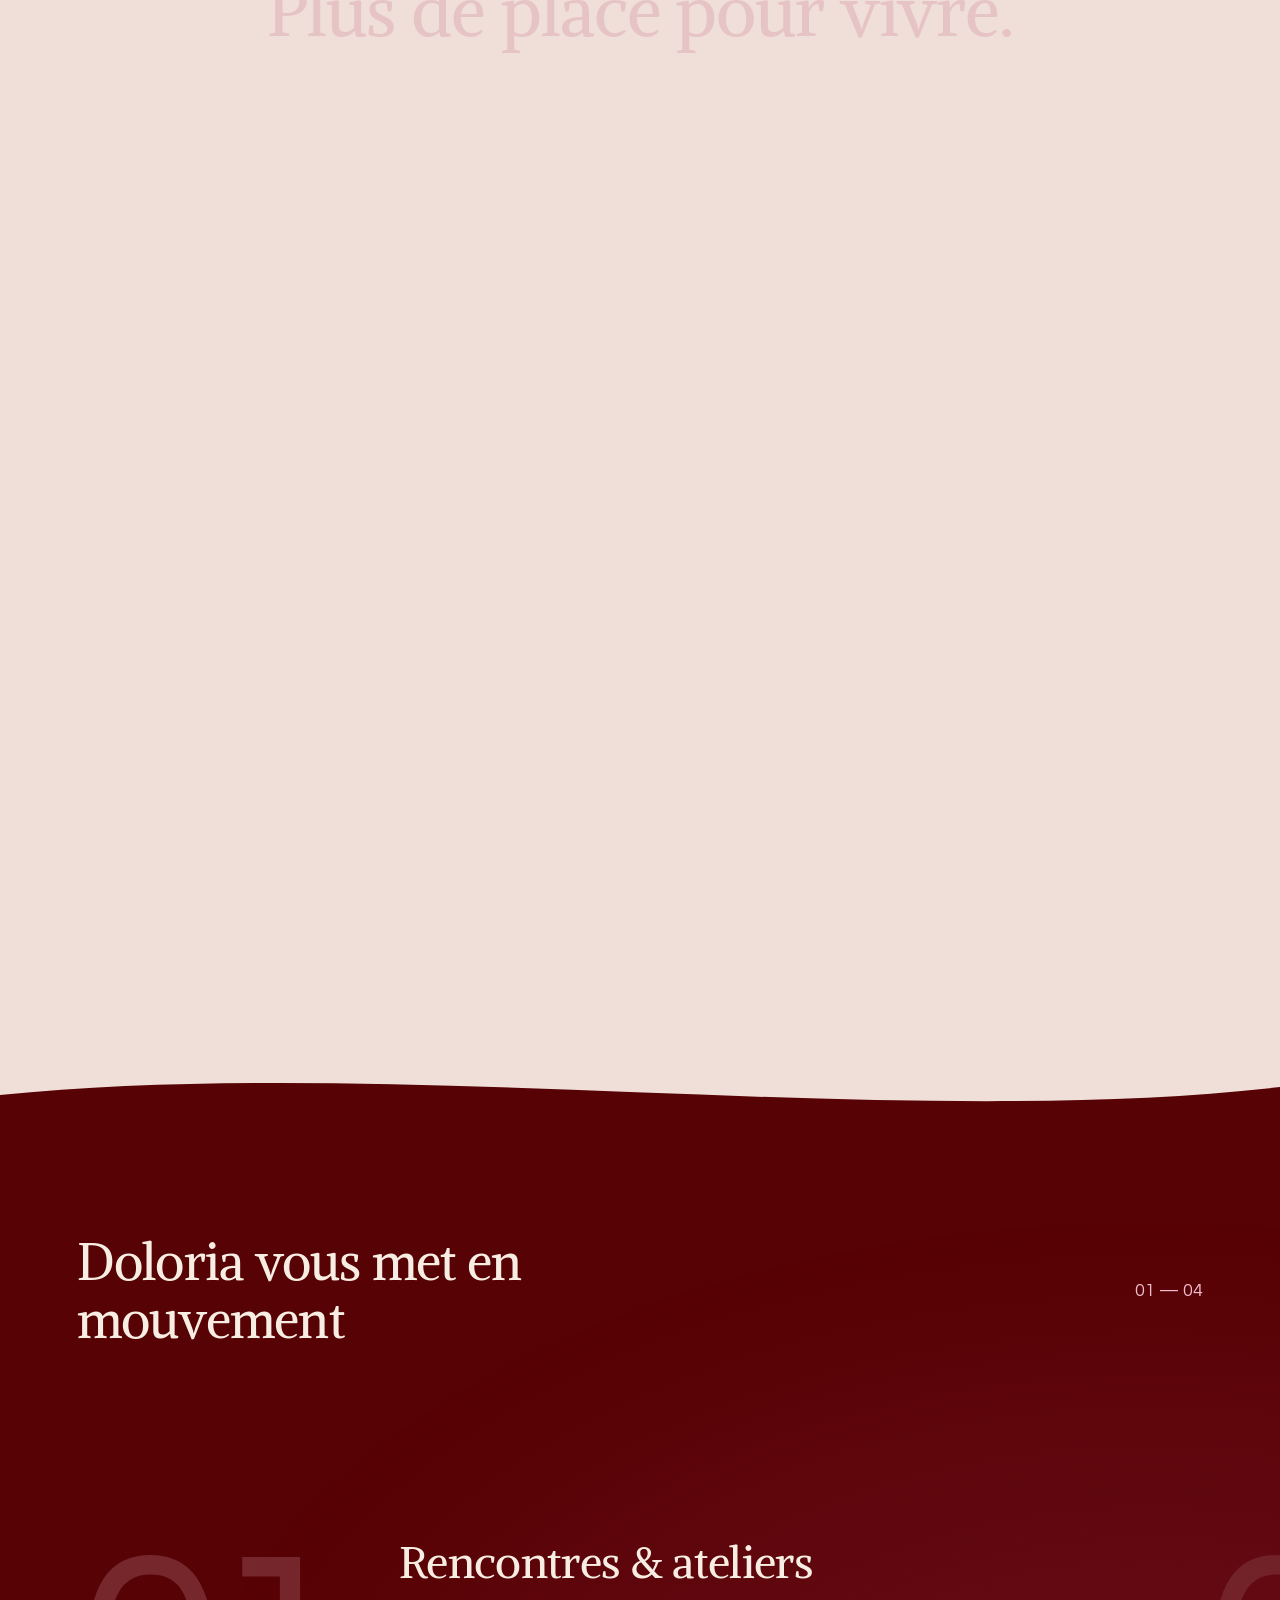
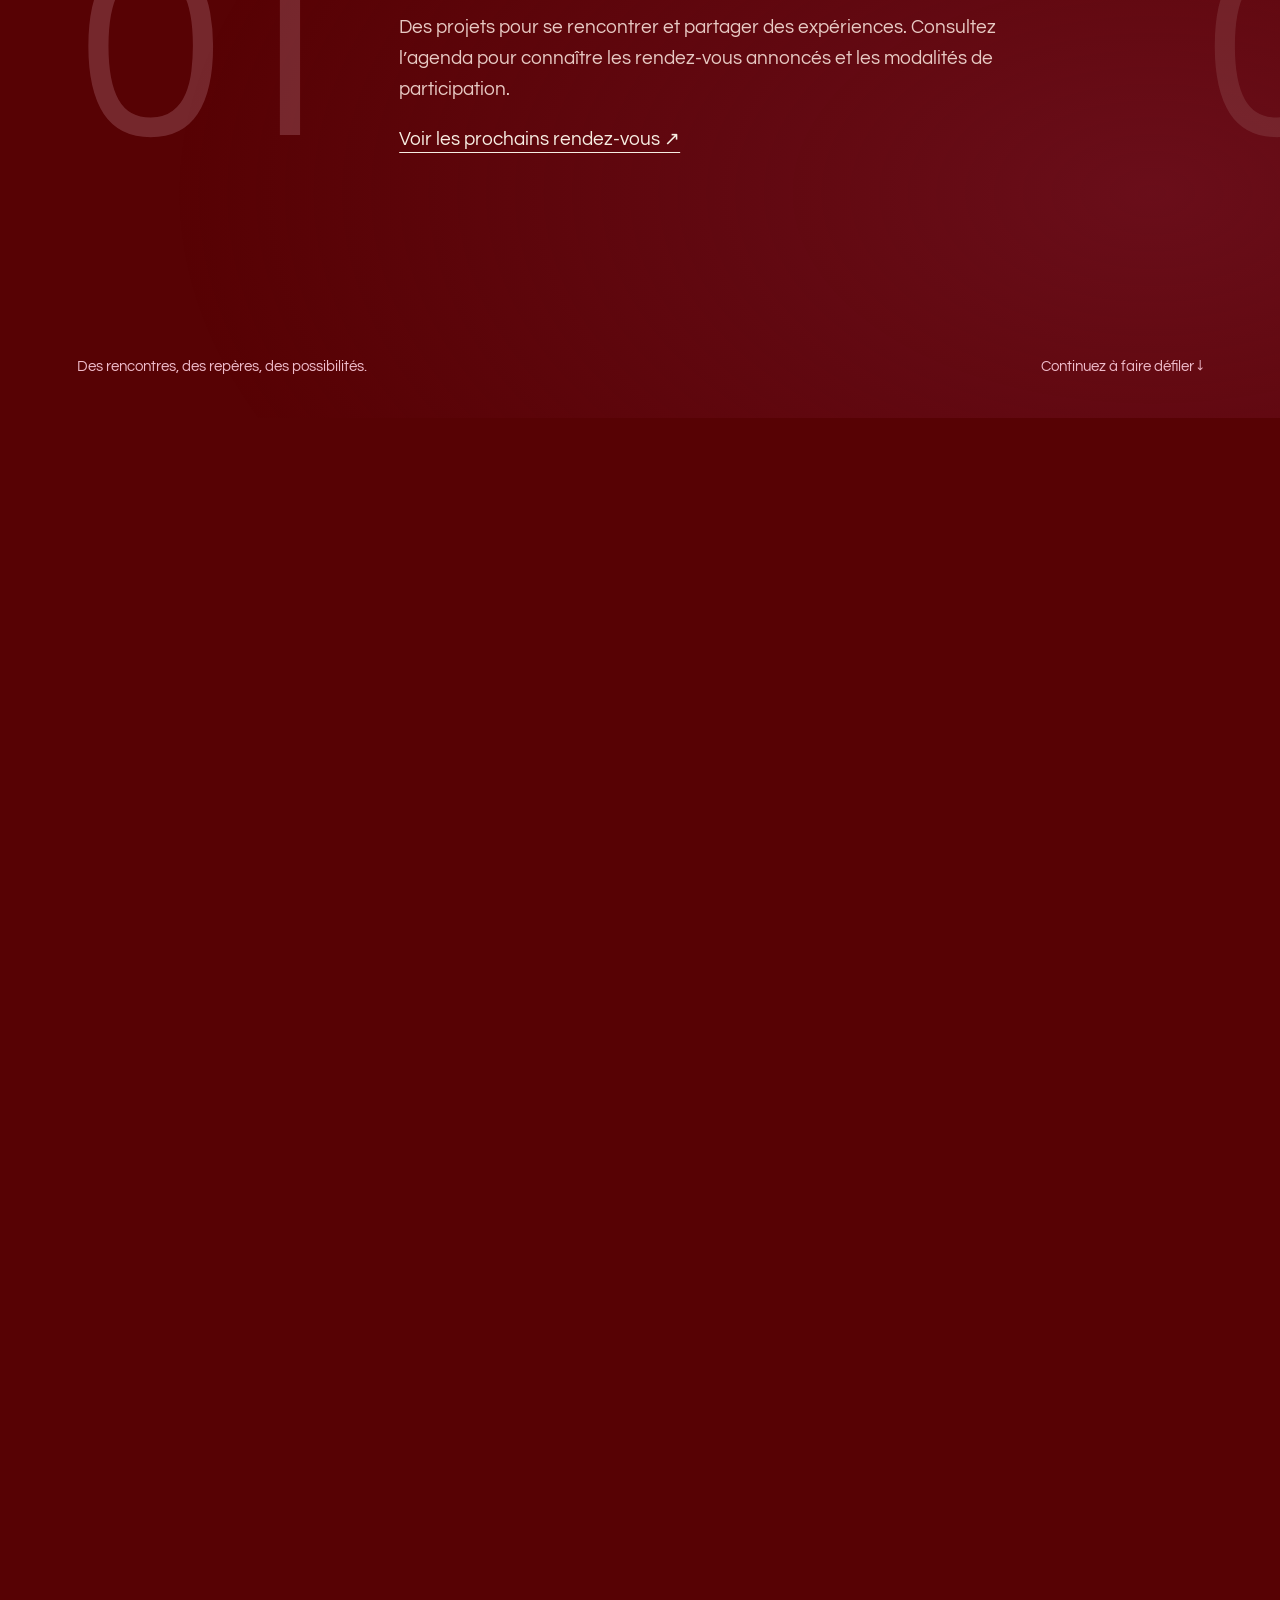
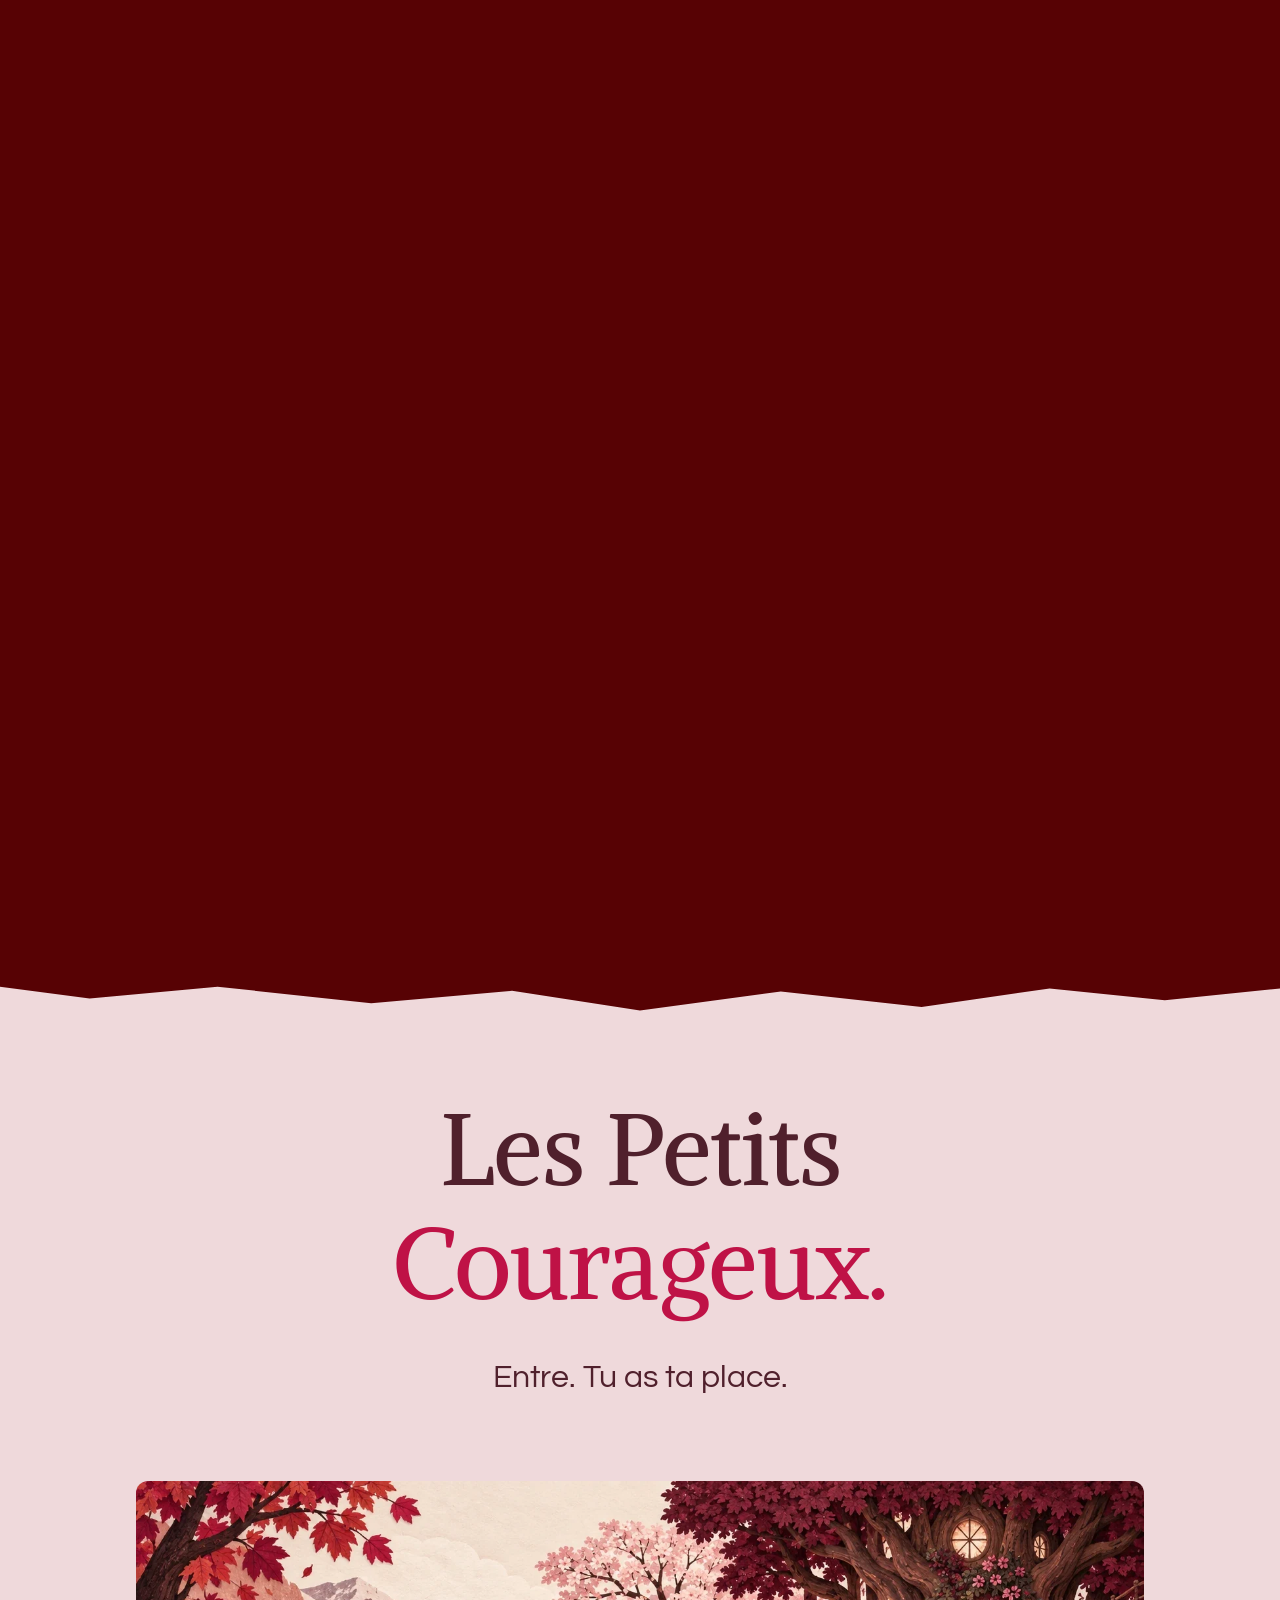
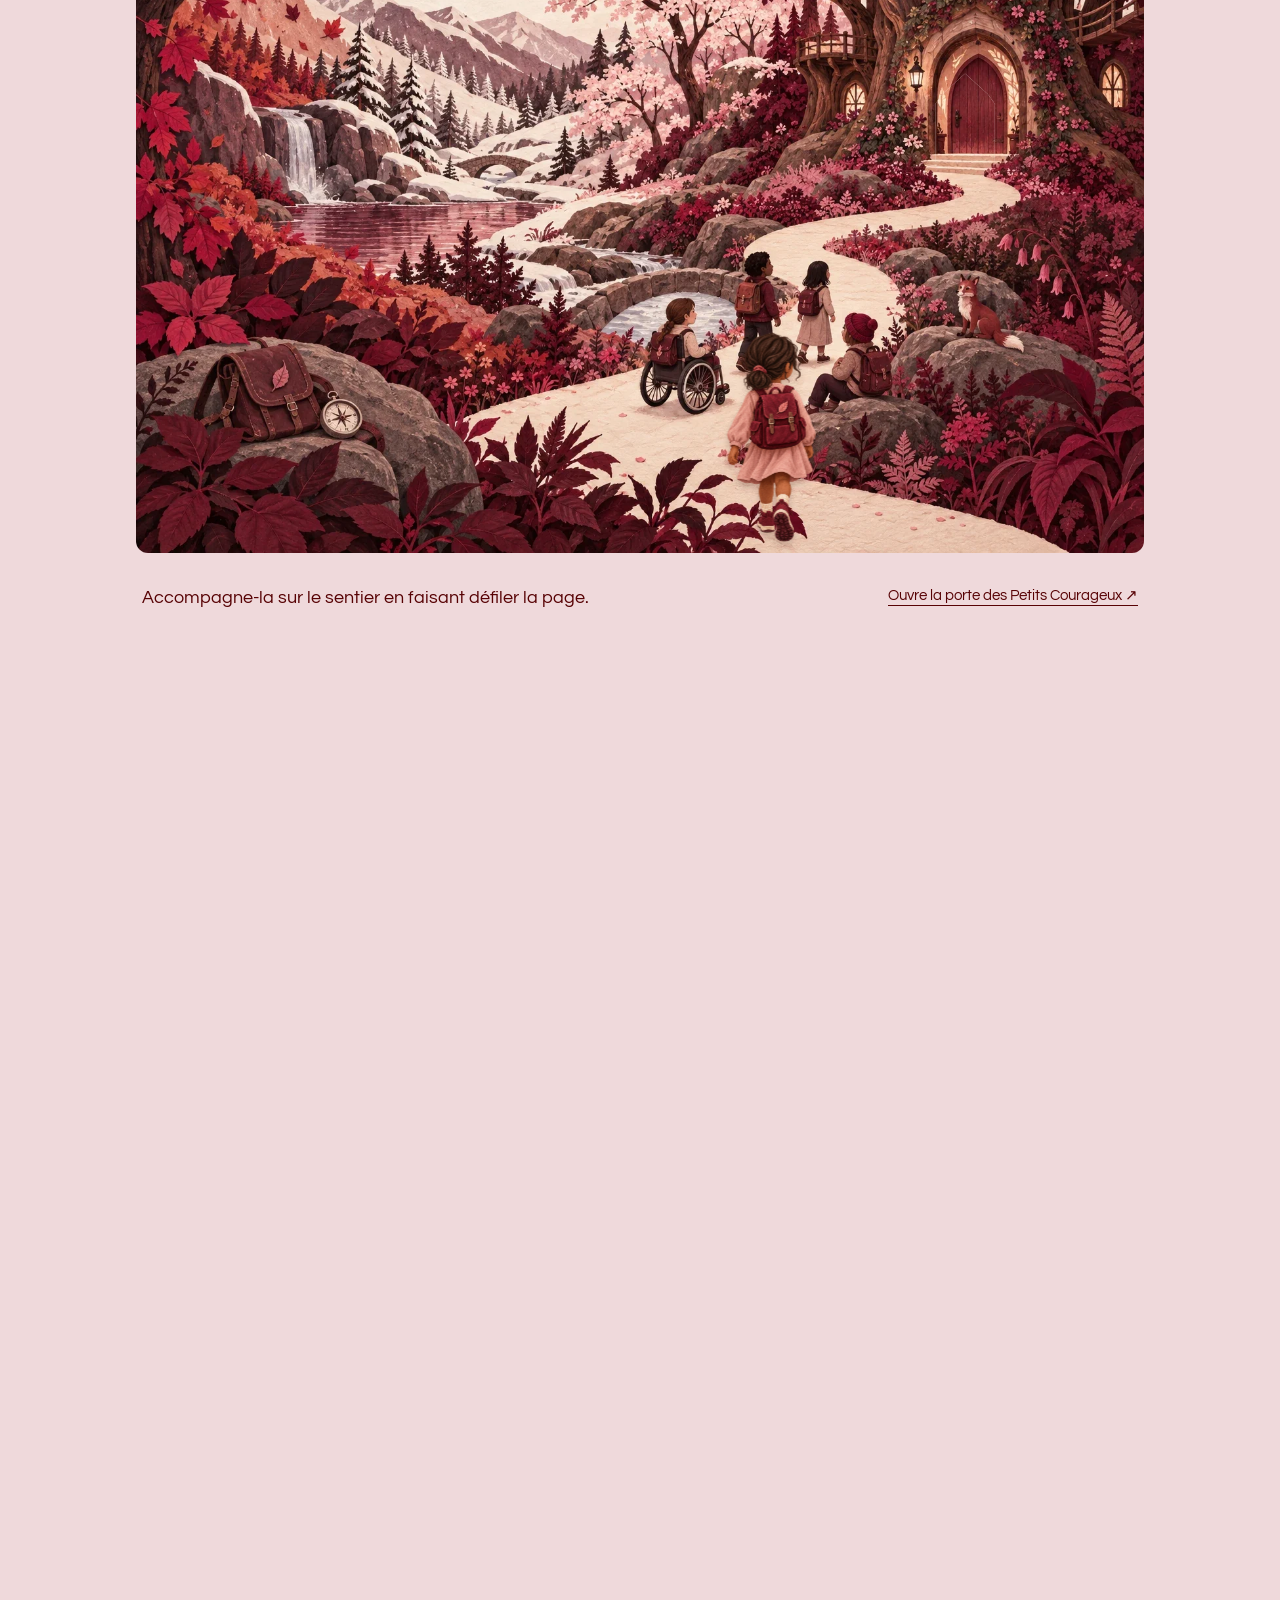
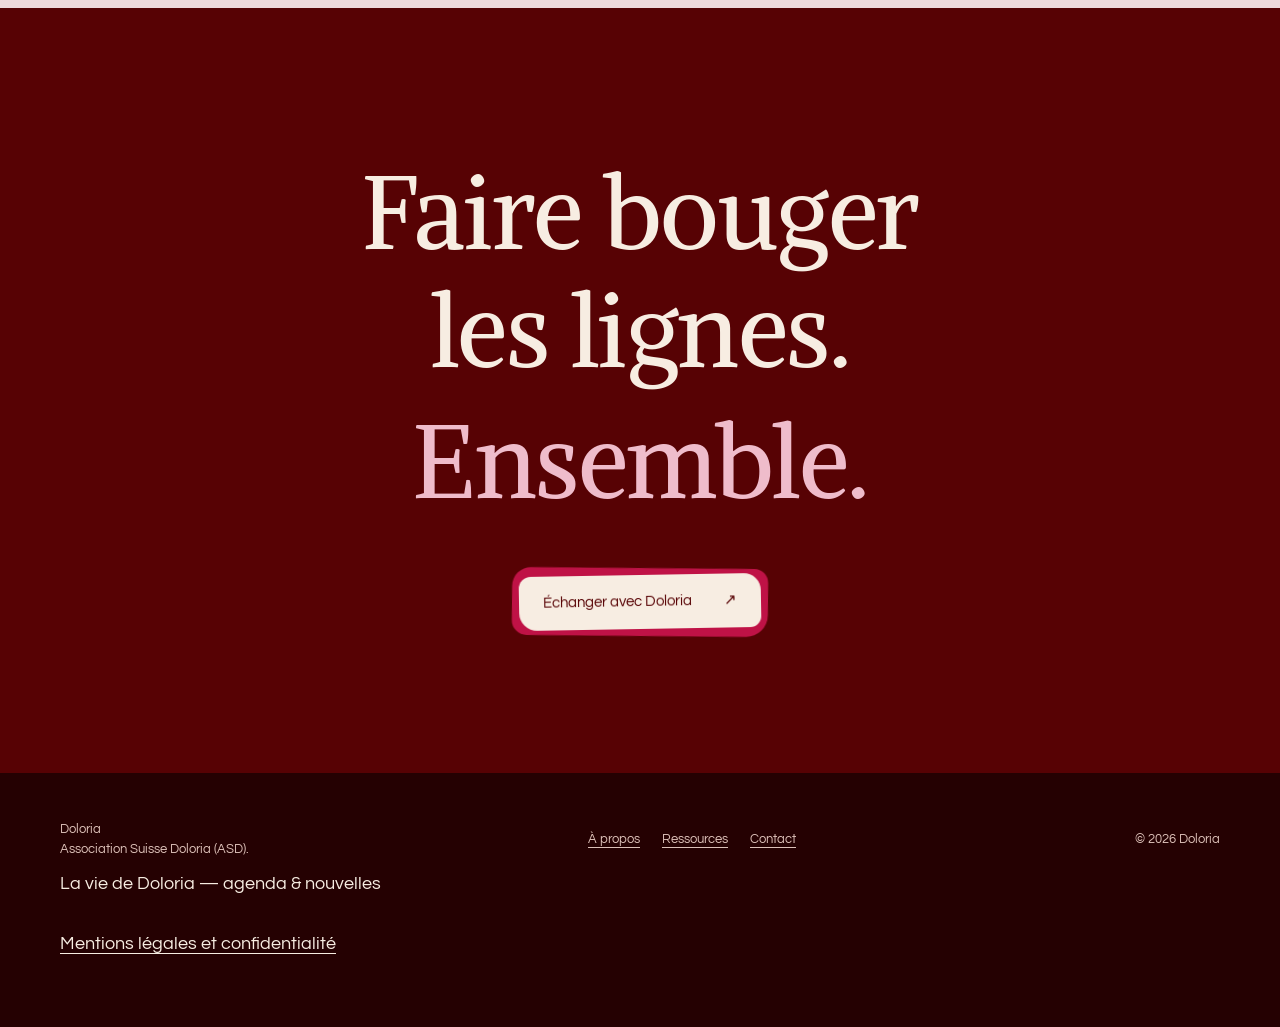
==== commit a6f43419: "Publish Doloria immersive homepage with personal illustrations and stories" ====
--- a/index.html
+++ b/index.html
@@ -231,7 +231,7 @@
 </style><style id="after-care-style">
 .after-care{background:#570204;color:#f7ede2;padding:clamp(65px,8vw,120px) 0}.after-care .eyebrow{margin-bottom:35px;color:#efb7c6}.after-care-layout{display:grid;grid-template-columns:1fr 1.15fr;gap:clamp(30px,7vw,100px);align-items:start}.after-care h2{font-family:Alike,serif;font-weight:400;font-size:clamp(2.2rem,4.3vw,4.4rem);line-height:1.12;margin:0;max-width:10ch}.after-care-copy{max-width:660px}.after-care-copy p{font-size:clamp(1.05rem,1.3vw,1.2rem);line-height:1.65;margin:0 0 20px;color:inherit}.after-care-copy strong{font-weight:400;color:#efb7c6}.after-care-copy .after-care-ending{color:#efb7c6;margin:30px 0 0}@media(max-width:760px){.after-care-layout{grid-template-columns:1fr;gap:30px}.after-care h2{max-width:18ch}.after-care .eyebrow{margin-bottom:22px}}
 </style>
-<link rel="stylesheet" href="text-motion.css?v=2"><style id="home-clarity">.after-care h2{max-width:18ch}.hero>.wrap>p{max-width:650px}.kids-intro>p{font-size:clamp(1.35rem,2.6vw,2rem);margin-bottom:0}</style></head>
+<link rel="stylesheet" href="text-motion.css?v=2"><style id="home-clarity">.after-care h2{max-width:18ch}.hero>.wrap>p{max-width:650px}.kids-intro>p{font-size:clamp(1.35rem,2.6vw,2rem);margin-bottom:0}</style><link rel="stylesheet" href="univers.css?v=20261108"></head>
 <body data-cms-page="index">
 <a class="skip" href="#contenu">Aller au contenu</a>
 <header id="site-header"><nav id="site-navigation" aria-label="Navigation principale"><a class="site-logo" href="index.html" aria-label="Doloria, accueil"><img src="media/site-564880e612cbc043.webp" alt="Doloria" width="72" height="72"></a><button id="site-menu-toggle" type="button" aria-expanded="false" aria-controls="site-menu" hidden>Menu</button><div id="site-menu"><a href="a-propos.html">À propos</a><a href="vie-doloria.html">La vie de Doloria</a><a href="index.html#actions">Nos actions</a><a href="ressources.html">Ressources</a><details class="site-pro-menu"><summary>Espace professionnels <span aria-hidden="true">⌄</span></summary><div class="site-pro-links"><a href="professionnels.html">Santé</a><a href="professionnels-animation.html">Anim’</a><a href="professionnels-institutions.html">Institutions</a></div></details><a href="petits-courageux.html">Les Petits Courageux</a><a href="contact.html">Contact</a></div><button class="site-motion" id="motion" type="button" aria-pressed="false">Réduire les animations</button></nav></header>
@@ -239,7 +239,7 @@
 <section class="hero" id="accueil" aria-labelledby="hero-title">
 <div class="hero-watermark" aria-hidden="true">DOULEUR</div>
 <svg class="hero-line" viewbox="0 0 1000 500" aria-hidden="true"><path id="hero-path" class="line" d="M-30 350 C80 140 140 450 240 330 S370 450 445 235 S530 400 650 290 S760 420 850 305 S980 290 1050 330"></path><circle class="dot" id="hero-dot" cx="445" cy="235" r="9"></circle></svg>
-<div class="wrap"><h1 id="hero-title"><span class="hero-title-line" data-cms-text="t002">La douleur</span><span class="hero-title-line" data-cms-text="t003">existe.</span><span class="hero-title-line hero-title-life" data-cms-text="t004">Votre vie</span><span class="hero-title-line hero-title-life" data-cms-text="t005">aussi.</span></h1><p><strong data-cms-text="t006">Bienvenue chez Doloria !</strong><br data-cms-tail="t007">Doloria souhaite vous informer, vous soutenir et partager des repères et des pistes concrètes pour mieux vivre avec la douleur au quotidien.</p></div>
+<div class="wrap"><h1 id="hero-title"><span class="hero-sentence"><span class="hero-title-line" data-cms-text="t002">La douleur</span><span class="hero-title-line" data-cms-text="t003">existe.</span></span><span class="hero-sentence"><span class="hero-title-line hero-title-life" data-cms-text="t004">Votre vie</span><span class="hero-title-line hero-title-life" data-cms-text="t005">aussi.</span></span></h1><p><strong data-cms-text="t006">Bienvenue chez Doloria !</strong><br data-cms-tail="t007">Doloria souhaite vous informer, vous soutenir et partager des repères et des pistes concrètes pour mieux vivre avec la douleur au quotidien.</p></div>
 <div class="hero-foot"><div class="wrap"><span data-cms-text="t079">Alors venez comme vous êtes, vous avez mille choses à partager.</span><span>Comprendre · Accompagner · Faire évoluer</span></div></div>
 </section>
 <section class="pause-section" id="pause" aria-labelledby="pause-title"><div class="pause-stage"><div class="wrap pause-inner"><h2 class="pause-heading" id="pause-title" data-cms-text="t009">Vivre avec une douleur chronique<br data-cms-tail="t010">ne devrait pas signifier<br data-cms-tail="t011">mettre sa vie en <span class="sr-word" data-cms-text="t012">pause.</span></h2><div class="pause-display" aria-hidden="true"><span class="pause-word">PAUSE</span><div class="pause-medallion"><i></i><i></i></div></div><div class="pause-status" aria-hidden="true">Vivre avec la douleur, c’est parfois trouver un équilibre.</div><div class="pause-phrases"><p data-cms-text="t081">Vivre avec la douleur, c’est parfois trouver un équilibre.</p><p data-cms-text="t082">Parfois, on doit se réinventer.</p><p data-cms-text="t083">Explorer, comprendre, tester pour retrouver peu à peu du pouvoir d’agir.</p></div></div><svg class="pause-track" viewbox="0 0 1000 400" aria-hidden="true"><path id="pause-path" class="line" d="M-50 180 C40 150 100 210 160 180 S270 150 340 190 C450 210 480 320 600 320 C750 320 870 150 1080 100"></path><circle id="pause-dot" class="dot" r="13" cx="420" cy="250"></circle></svg></div></section>
@@ -461,6 +461,7 @@
 function sync(){raf=0;index=cards.reduce((best,card,i)=>Math.abs(card.getBoundingClientRect().left-track.getBoundingClientRect().left)<Math.abs(cards[best].getBoundingClientRect().left-track.getBoundingClientRect().left)?i:best,0);prev.disabled=index===0;next.disabled=index===cards.length-1;count.textContent=(index+1)+' / '+cards.length;}
 function go(i){const target=Math.max(0,Math.min(cards.length-1,i));track.scrollBy({left:cards[target].getBoundingClientRect().left-track.getBoundingClientRect().left,behavior:matchMedia('(prefers-reduced-motion: reduce)').matches||document.documentElement.classList.contains('no-motion')?'instant':'smooth'});}
 prev.addEventListener('click',()=>go(index-1));next.addEventListener('click',()=>go(index+1));document.addEventListener('keydown',e=>{if(e.defaultPrevented||e.altKey||e.ctrlKey||e.metaKey||e.shiftKey||document.querySelector('dialog[open]'))return;const target=e.target;if(target.closest('input,textarea,select,[contenteditable=true]'))return;const within=target.closest('.actions-carousel');const r=track.getBoundingClientRect();const visible=r.top<innerHeight*.65&&r.bottom>innerHeight*.35;if(!within&&(!visible||(target!==document.body&&target!==document.documentElement&&target.closest('a,button,[tabindex]'))))return;if(['ArrowLeft','ArrowRight'].includes(e.key)||(within&&['Home','End'].includes(e.key))){e.preventDefault();sync();go(e.key==='Home'?0:e.key==='End'?cards.length-1:index+(e.key==='ArrowRight'?1:-1));}});track.addEventListener('scroll',()=>{if(!raf)raf=requestAnimationFrame(sync);},{passive:true});addEventListener('resize',sync);sync();})();
-</script><script src="text-motion.js?v=2" defer></script></body>
+</script><script src="text-motion.js?v=2" defer></script><script src="univers.js?v=20261108" defer></script></body>
 </html>
 
+
--- a/univers.css
+++ b/univers.css
@@ -0,0 +1,77 @@
+/* Isolated motion study. All overrides disappear with the comparison switch. */
+
+
+.universe-bridge{display:none}
+.univers-doloria .after-care{position:relative;isolation:isolate;background:linear-gradient(var(--deep),#430507 65%,#570204);padding:clamp(60px,8vw,120px) 0 230px;overflow:visible}
+.univers-doloria .after-care .universe-word{position:absolute;bottom:50px;left:3vw;font-family:Alike,Georgia,serif;font-size:clamp(120px,27vw,380px);line-height:1;color:#efbccb;opacity:.055;pointer-events:none;transform:translateY(var(--with-drift,0px));z-index:-1}
+.univers-doloria .after-care-layout{grid-template-columns:1.05fr 1fr;gap:clamp(45px,8vw,120px)}
+.univers-doloria .after-care h2{position:sticky;top:calc(var(--header,88px) + 65px);font-size:clamp(2.6rem,5vw,4.8rem);line-height:1.12;max-width:12ch;align-self:start}
+.univers-doloria .after-care-copy{padding-top:7px;padding-bottom:70px;max-width:530px}
+.univers-doloria .after-care-copy p{font-size:clamp(1.08rem,1.45vw,1.3rem);line-height:1.65;margin-bottom:48px}
+.univers-doloria .after-care-copy p:nth-child(3){font-family:Alike,Georgia,serif;font-size:clamp(1.65rem,2.5vw,2.4rem);line-height:1.3}
+.univers-doloria .after-care-copy .after-care-ending{margin-top:60px}
+.univers-doloria .journey{margin-top:-125px;border-radius:54% 46% 0 0 / 125px 85px 0 0;padding-top:195px;z-index:2;overflow:visible;background:var(--cream);transform:translateY(var(--land-rise,0px))}
+.univers-doloria .journey h2{max-width:17ch;margin-left:auto;font-size:clamp(2.8rem,5.6vw,5.4rem);line-height:1.13;position:relative;z-index:2}
+.univers-doloria .journey-bottom{margin-top:95px;gap:9vw}
+.univers-doloria .journey-bottom h3{font-size:clamp(1.8rem,3vw,2.8rem);max-width:14ch}
+.univers-doloria .journey-line{position:relative;z-index:1}
+.univers-doloria .universe-bridge{display:block;position:absolute;inset:0;width:100%;height:100%;overflow:visible;pointer-events:none;z-index:3}
+.univers-doloria .universe-bridge path{fill:none;stroke:#be627c;stroke-width:1.8;vector-effect:non-scaling-stroke}.univers-doloria .universe-bridge .bridge-ghost{opacity:.16}.univers-doloria .universe-bridge .bridge-ink{opacity:.65}.univers-doloria .universe-bridge circle{fill:#bd315a;stroke:#f7ede2;stroke-width:3}
+.univers-doloria .breathe{margin-top:-2px}
+.univers-doloria .journey + .breathe:before{height:65px}
+@media(max-width:760px){.univers-doloria .after-care{padding-top:65px;padding-bottom:145px}.univers-doloria .after-care-layout{grid-template-columns:1fr;gap:36px}.univers-doloria .after-care h2{position:relative;top:auto;max-width:17ch;font-size:clamp(2.2rem,8vw,3.3rem)}.univers-doloria .after-care-copy{padding-bottom:0}.univers-doloria .after-care-copy p{margin-bottom:30px}.univers-doloria .journey{margin-top:-65px;border-radius:50% 40% 0 0 / 65px 35px 0 0;padding-top:110px}.univers-doloria .journey h2{font-size:clamp(2.5rem,9.5vw,3.6rem);margin-left:0;max-width:17ch}.univers-doloria .journey-bottom{margin-top:45px;gap:30px}.univers-doloria .universe-bridge path{stroke-width:1.2}.univers-doloria .universe-bridge circle{r:4}}
+@media(prefers-reduced-motion:reduce){.univers-doloria .journey,.univers-doloria .after-care .universe-word{transform:none!important}.universe-bridge{display:none!important}.univers-doloria .after-care h2{position:relative;top:auto}}
+.no-motion.univers-doloria .journey,.no-motion.univers-doloria .after-care .universe-word{transform:none!important}.no-motion .universe-bridge{display:none!important}.no-motion.univers-doloria .after-care h2{position:relative;top:auto}
+@media print{.universe-tools,.universe-bridge{display:none!important}.univers-doloria .journey{transform:none!important}.univers-doloria .after-care h2{position:static}}
+
+.universe-word{display:none}.univers-doloria .universe-word{display:block}
+
+.movement-panorama[hidden],.univers-doloria #actions[hidden]{display:none!important}
+.movement-panorama{background:#570204;color:#f7ede2;position:relative}
+.movement-stage{padding:100px 0 60px;overflow:hidden;background:radial-gradient(ellipse at 90% 75%,#86203b66,transparent 60%)}
+.movement-heading{padding:0 6vw;display:flex;justify-content:space-between;align-items:center;gap:30px}
+.movement-heading h2{font-family:Alike,Georgia,serif!important;font-weight:400!important;font-size:clamp(32px,4vw,62px);line-height:1.15;margin:0;max-width:18ch}
+.movement-progress{color:#efbccb;font-size:18px;white-space:nowrap}
+.movement-track{display:flex;flex-direction:column}
+.movement-scene{position:relative;padding:60px 8vw;min-width:0;display:flex;align-items:center;gap:5vw}
+.movement-number{font-family:Alike,Georgia,serif;font-size:clamp(120px,21vw,320px);line-height:1;color:#efbccb33;flex:none;letter-spacing:-.07em}
+.movement-copy{position:relative;max-width:600px}.movement-copy h3{font-family:Alike,Georgia,serif!important;font-weight:400!important;font-size:clamp(32px,3.5vw,58px);line-height:1.12;margin:0 0 24px}.movement-copy p{font-size:clamp(17px,1.5vw,23px);line-height:1.6;margin:0 0 14px;color:#e7c9c3}.movement-copy a{color:#f7ede2;display:inline-block;margin-top:20px;text-underline-offset:7px}.movement-copy .neuro-entry{font-size:16px}
+.movement-footer{padding:0 6vw;display:flex;justify-content:space-between;gap:25px;color:#efbccb;font-size:15px}
+.movement-panorama.is-pinned{height:340vh}.is-pinned .movement-stage{position:sticky;top:0;height:100vh;box-sizing:border-box;display:flex;flex-direction:column;justify-content:space-between;padding-top:115px;padding-bottom:38px}.is-pinned .movement-window{width:100%;overflow:hidden}.is-pinned .movement-track{flex-direction:row;width:max-content;will-change:transform}.is-pinned .movement-scene{flex:0 0 88vw;width:88vw;box-sizing:border-box;padding:25px 6vw;min-height:340px}.is-pinned .movement-scene:nth-child(even) .movement-number{color:#f7ede21c}.is-pinned .movement-scene:last-child{width:100vw;flex-basis:100vw}
+@media(max-width:900px){.movement-stage{padding-top:70px}.movement-heading{align-items:flex-start}.movement-progress{display:none}.movement-scene{padding:45px 6vw;gap:20px;align-items:flex-start}.movement-number{font-size:85px}.movement-copy h3{font-size:31px}.movement-footer{display:none}}
+@media(prefers-reduced-motion:reduce){.movement-track{transform:none!important}}
+.movement-panorama h2,.movement-panorama h2 span,.movement-panorama h3,.movement-panorama p,.movement-panorama .doloria-word{opacity:1!important;transform:none!important;filter:none!important}
+.story-library{display:none}.univers-doloria .story-library{display:block;margin:65px 0 20px}.story-invitation{color:#75524f;font-size:19px;text-align:center;margin:0 0 45px}.story-shelf{display:grid;grid-template-columns:repeat(3,minmax(0,1fr));gap:clamp(25px,5vw,75px);align-items:start;padding:10px 20px 35px}.story-book{min-width:0;perspective:1500px;position:relative;color:#570204}.story-book summary{list-style:none;cursor:pointer;position:relative;outline-offset:12px}.story-book summary::-webkit-details-marker{display:none}.book-cover{display:flex;flex-direction:column;position:relative;background:#f5f4f2;border-radius:2px 9px 9px 2px;padding:22px 18px 20px 26px;box-shadow:6px 5px 0 #ded3c8,9px 8px 0 #fff9f0,13px 11px 0 #d6c6bb,16px 18px 30px #57020422;transform:rotate(-3deg);transform-origin:left center;transition:transform .65s ease,box-shadow .65s ease;z-index:2;border-left:8px solid #8d3045}.story-book:nth-child(2) .book-cover{transform:rotate(2deg);border-color:#632226}.story-book:nth-child(3) .book-cover{transform:rotate(-1deg);border-color:#b84d6a}.book-cover:before{content:'';position:absolute;left:5px;top:0;bottom:0;width:2px;background:#5702041a}.book-name{font:400 clamp(32px,3.3vw,50px)/1.1 Alike,Georgia,serif;text-align:center}.book-cover img{width:100%;height:clamp(220px,27vw,370px);object-fit:contain;mix-blend-mode:multiply;display:block;margin:8px 0}.book-theme{text-align:center;font:400 20px/1.25 Alike,Georgia,serif}.book-open{text-align:center;font:15px/1.4 Questrial,Arial,sans-serif;margin-top:16px;color:#90465a}.book-under{position:absolute;inset:0;display:flex;align-items:center;justify-content:center;text-align:center;background:#fffaf0;padding:25px;font:26px/1.4 Alike,Georgia,serif;border-radius:4px;box-shadow:0 5px 20px #57020413}.story-book summary:hover .book-cover{transform:rotate(0) translateY(-8px)}.story-book[open] .book-cover{transform:rotateY(-22deg) rotate(-2deg);box-shadow:12px 12px 25px #57020425}.book-story{padding:35px 12px 0;animation:story-arrival .5s ease}.book-story h3{font:400 28px/1.2 Alike,Georgia,serif;margin:0 0 16px}.book-story p{color:#75524f;line-height:1.65;font-size:18px;margin:0 0 18px}.book-story .story-wish{color:#9a2549;font:400 23px/1.4 Alike,Georgia,serif}.story-common{text-align:center;max-width:850px;margin:55px auto 20px;font:400 clamp(26px,3vw,40px)/1.35 Alike,Georgia,serif;color:#570204}.story-common em{font-style:normal;color:#aa3157}.story-fiction{text-align:center;font-size:14px;color:#75524f;max-width:600px;margin:auto}.univers-doloria .story-library~.journey-bottom{margin-top:70px}@keyframes story-arrival{from{opacity:0;transform:translateY(12px)}to{opacity:1;transform:none}}@media(max-width:760px){.story-shelf{grid-template-columns:1fr;max-width:360px;margin:auto;gap:60px;padding:10px 20px}.book-cover img{height:300px}.story-invitation{font-size:17px}.story-common{margin-top:60px}.story-library{padding-bottom:10px}}@media(prefers-reduced-motion:reduce){.book-cover{transition:none!important}.book-story{animation:none!important}}.no-motion .book-cover{transition:none!important}.no-motion .book-story{animation:none!important}
+.book-name,.book-theme{font-family:Alike,Georgia,serif!important;font-weight:400!important}.book-cover{background:#f4f4f4}.book-cover img{mix-blend-mode:normal}.story-library p,.story-library h3{opacity:1!important;filter:none!important;transform:none!important}.story-library{scroll-margin-top:120px}
+
+/* Requested white word in the main homepage title. */
+#hero-title [data-cms-text="t003"],#hero-title [data-cms-text="t003"] *{color:#fff!important}
+
+body .hero #hero-title{max-width:none;font-size:clamp(1.55rem,5.7vw,5.6rem)!important;line-height:1.15!important;letter-spacing:-.035em!important}
+body .hero #hero-title .hero-sentence{display:block;white-space:nowrap}
+body .hero #hero-title .hero-title-line{display:inline}
+body .hero #hero-title .hero-title-line + .hero-title-line:before{content:' '}
+@media(max-width:760px){body .hero #hero-title{font-size:clamp(1.25rem,5.9vw,2.8rem)!important;line-height:1.25!important}}
+.life-collage{display:none}.univers-doloria .life-collage{display:block;margin:40px 0 70px;position:relative;scroll-margin-top:115px}.univers-doloria .hero{display:block;min-height:0;padding-bottom:35px}.univers-doloria .hero-foot{position:relative;bottom:auto;margin-top:30px}.life-pictures{display:grid;grid-template-columns:repeat(4,minmax(0,1fr));gap:22px;align-items:start}.life-label{margin:0;opacity:var(--reveal,1);transform:translateY(calc((1 - var(--reveal,1))*65px)) rotate(calc(var(--tilt) * var(--reveal,1)));transform-origin:50% 15%;will-change:transform,opacity}.life-label img{width:100%;height:auto;display:block}.life-label:nth-child(even){margin-top:35px}.life-label figcaption{padding:14px 8px 0;text-align:center}.life-label h3{font:400 clamp(20px,1.9vw,29px)/1.2 Alike,Georgia,serif!important;letter-spacing:-.02em!important;color:#f7ede2}.hero .life-label p{font:16px/1.45 Questrial,Arial,sans-serif!important;margin:12px auto 0;color:#e7c9c3;max-width:24ch;opacity:1!important;transform:none!important}.hero .life-message{font:400 clamp(28px,3.4vw,48px)/1.25 Alike,Georgia,serif!important;text-align:center;max-width:none;margin:65px auto 0;opacity:1!important;transform:none!important}.life-message span{color:#efbccb}@media(max-width:760px){.life-pictures{grid-template-columns:repeat(2,minmax(0,1fr));gap:35px 14px}.life-label:nth-child(even){margin-top:25px}.life-label h3{font-size:21px!important}.hero .life-label p{font-size:15px!important}.univers-doloria .life-collage{margin-top:35px}.hero .life-message{margin-top:50px}}@media(max-width:390px){.life-label h3{font-size:18px!important}.hero .life-label p{font-size:14px!important}}@media(prefers-reduced-motion:reduce){.life-label{opacity:1!important;transform:none!important;will-change:auto}}.no-motion .life-label{opacity:1!important;transform:none!important;will-change:auto}
+
+/* Open the next chapter from its centre, instead of a rounded panel. */
+.univers-doloria .universe-word{display:none!important}
+.univers-doloria .after-care{padding-bottom:110px}
+.univers-doloria .journey{margin-top:0;border-radius:0;padding-top:100px;transform:none!important;isolation:isolate}
+.univers-doloria .journey #journey-title{margin-inline:auto;text-align:center;max-width:1100px;font-size:clamp(2.4rem,5.6vw,5.4rem);line-height:1.15}
+.chapter-reveal{display:none}
+.univers-doloria .chapter-reveal{display:block;position:absolute;inset:0 0 auto;height:clamp(280px,45vw,510px);overflow:hidden;pointer-events:none;z-index:5}
+.chapter-reveal:before,.chapter-reveal:after{content:'';position:absolute;top:0;bottom:0;width:50.2%;background:#570204;will-change:transform}
+.chapter-reveal:before{left:0;transform:translateX(calc(-101% * var(--chapter-open,1)));border-right:1px solid #efbccb44}
+.chapter-reveal:after{right:0;transform:translateX(calc(101% * var(--chapter-open,1)));border-left:1px solid #efbccb44}
+@media(max-width:760px){.univers-doloria .after-care{padding-bottom:65px}.univers-doloria .journey{padding-top:75px}.univers-doloria .journey #journey-title{max-width:22ch}.univers-doloria .chapter-reveal{height:350px}}
+@media(prefers-reduced-motion:reduce){.chapter-reveal{display:none!important}}
+.no-motion .chapter-reveal{display:none!important}
+
+/* One shared introduction and narrative, without the repeated lower block. */
+.univers-doloria .journey-bottom{display:none}
+.story-library .story-invitation{font:400 clamp(25px,3vw,40px)/1.3 Alike,Georgia,serif!important;text-align:center;color:#570204;margin:0 auto 55px;max-width:850px}
+.story-library .story-common{max-width:820px;margin:60px auto 30px;text-align:left}
+.story-library .story-common p{max-width:none;font:400 19px/1.65 Questrial,Arial,sans-serif;margin:0 0 20px;color:#75524f}
+.story-library .story-common .story-common-lead{font:400 clamp(25px,2.5vw,34px)/1.35 Alike,Georgia,serif;color:#a72b50;margin-bottom:28px}
+@media(max-width:760px){.story-library .story-common p{font-size:17px}.story-library .story-common{margin-top:45px}}
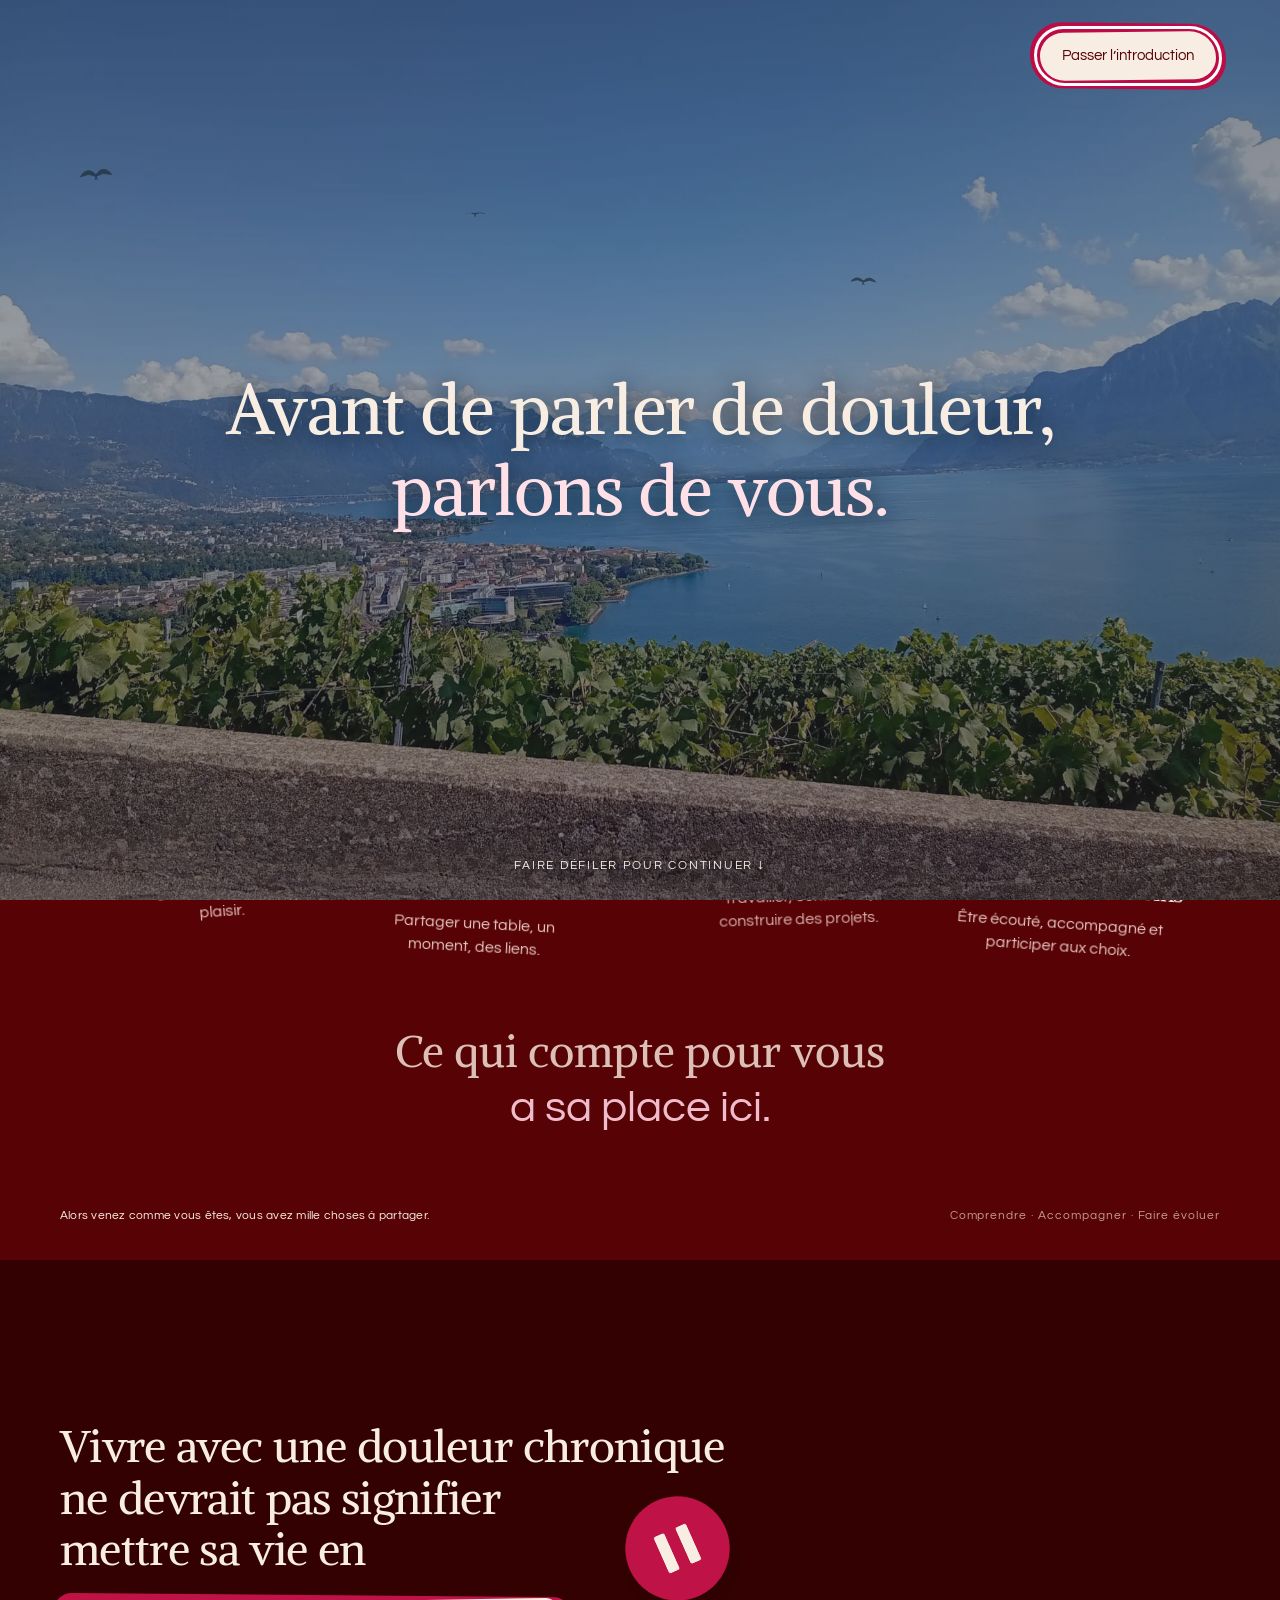
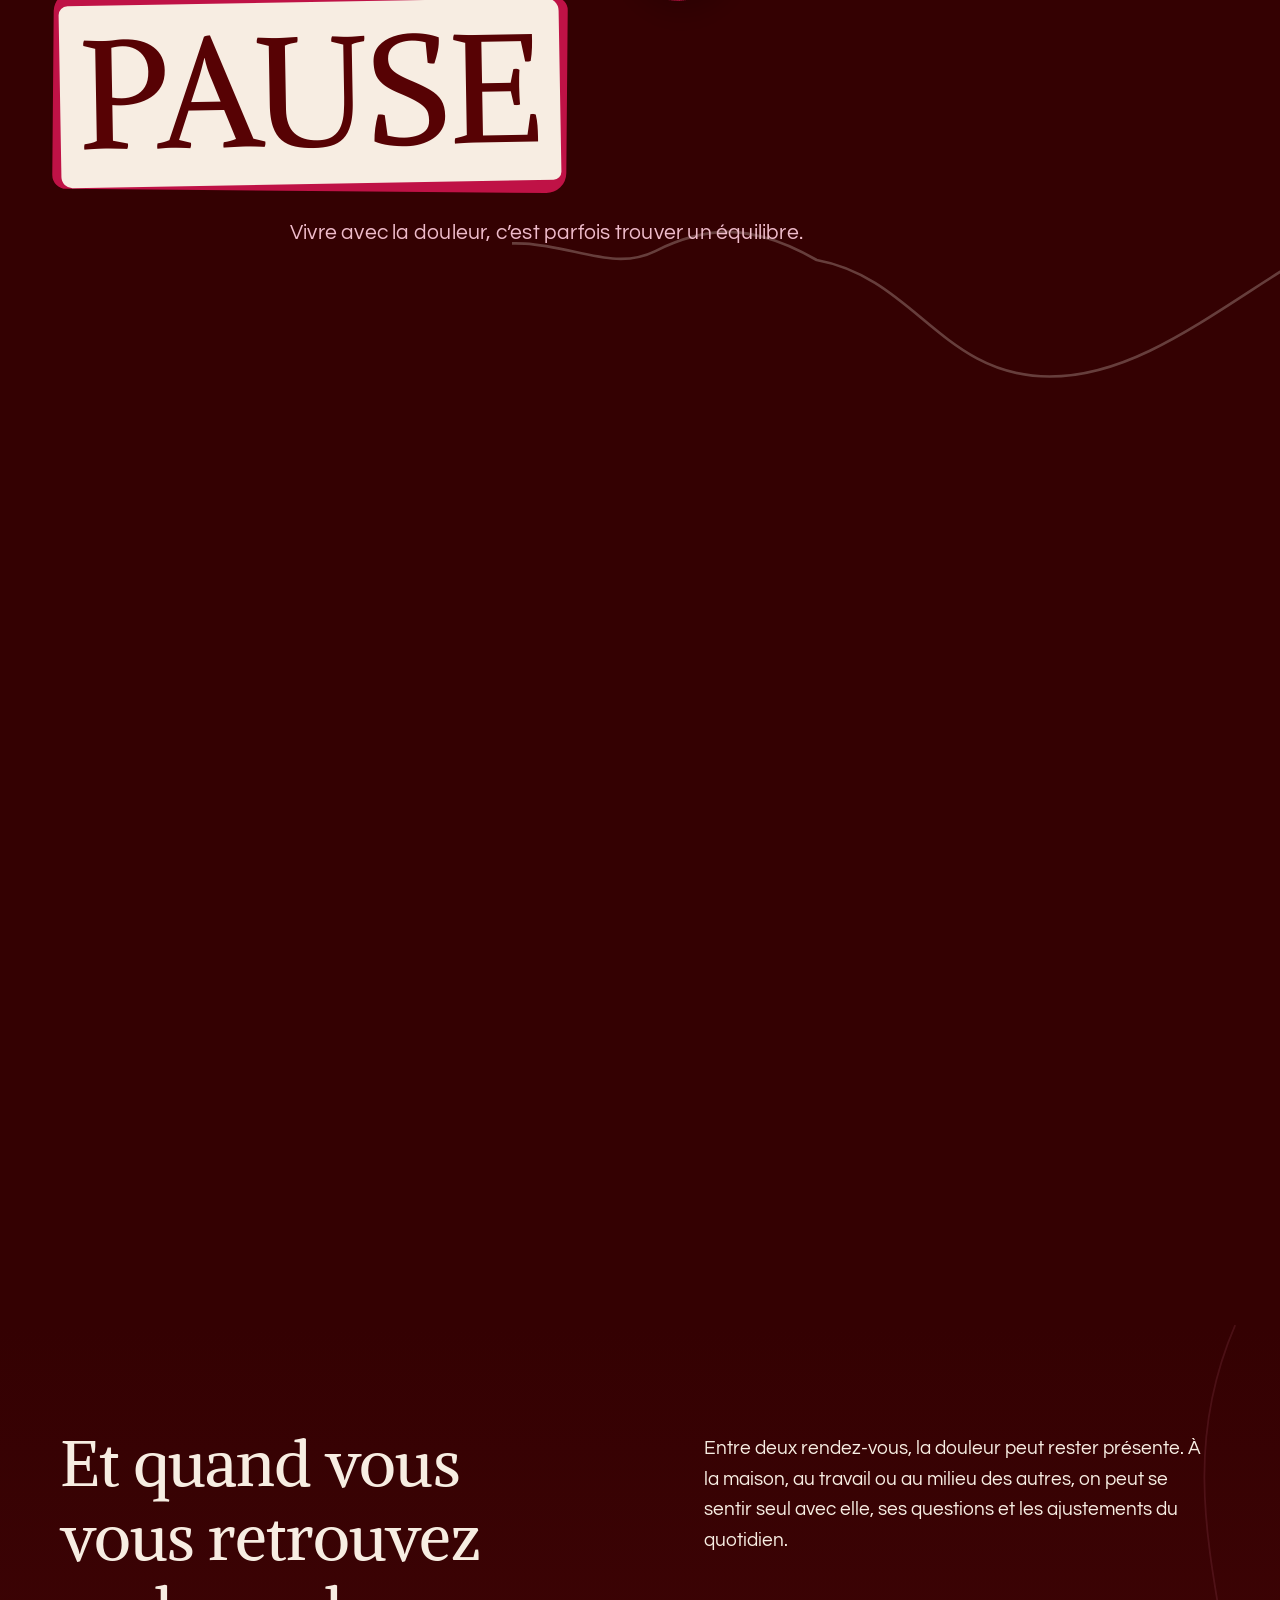
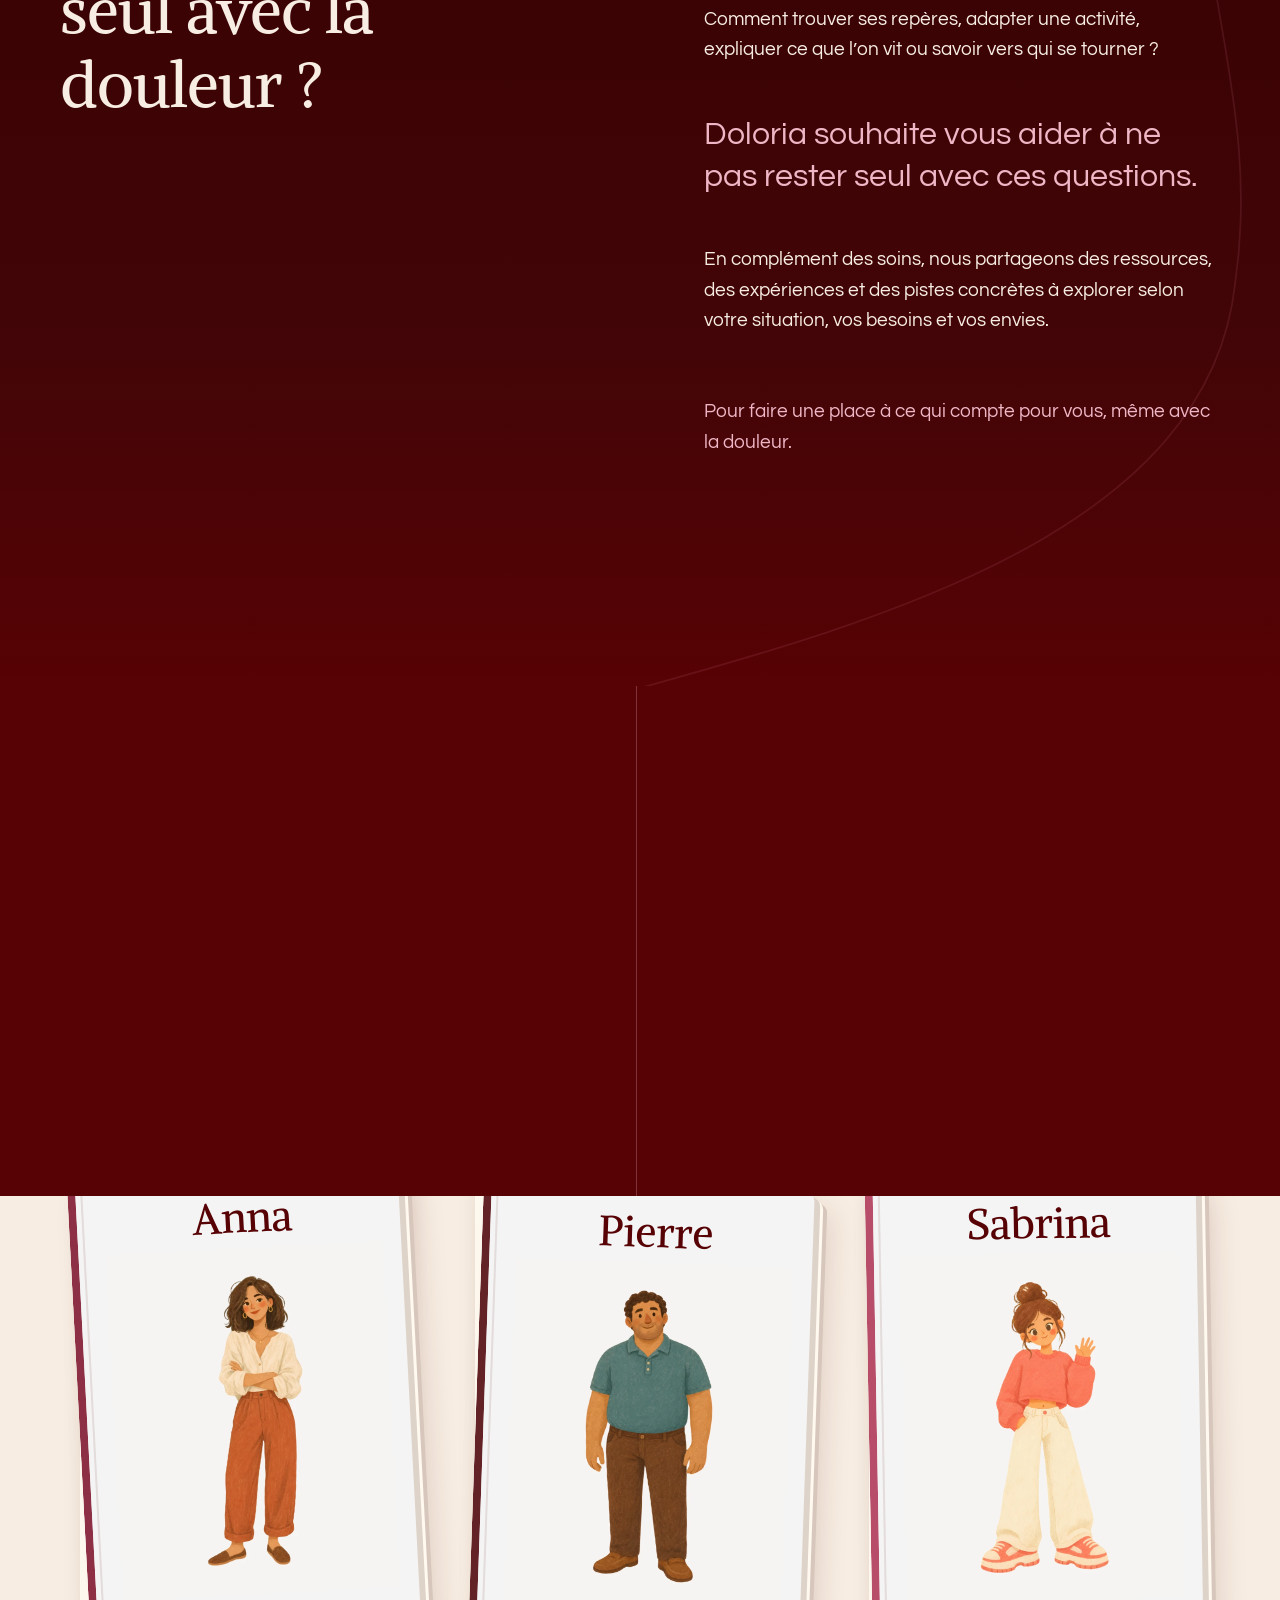
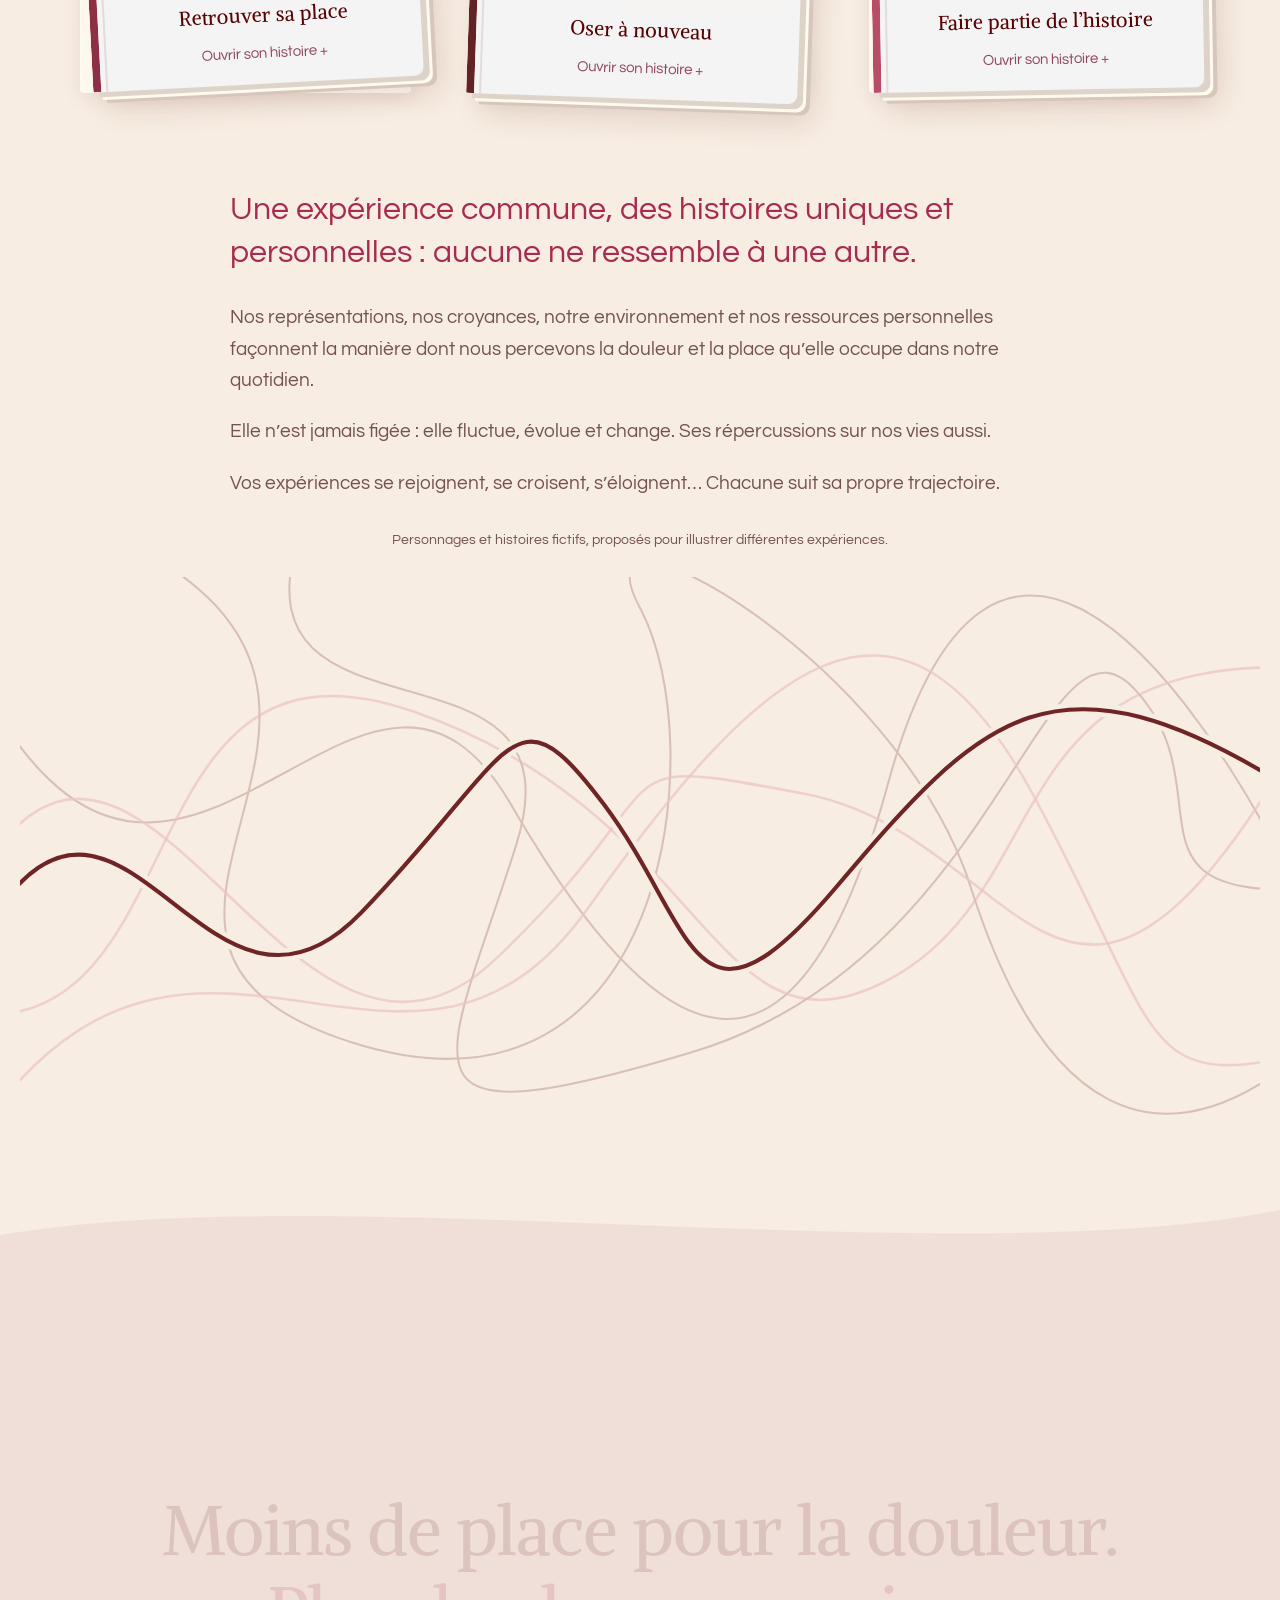
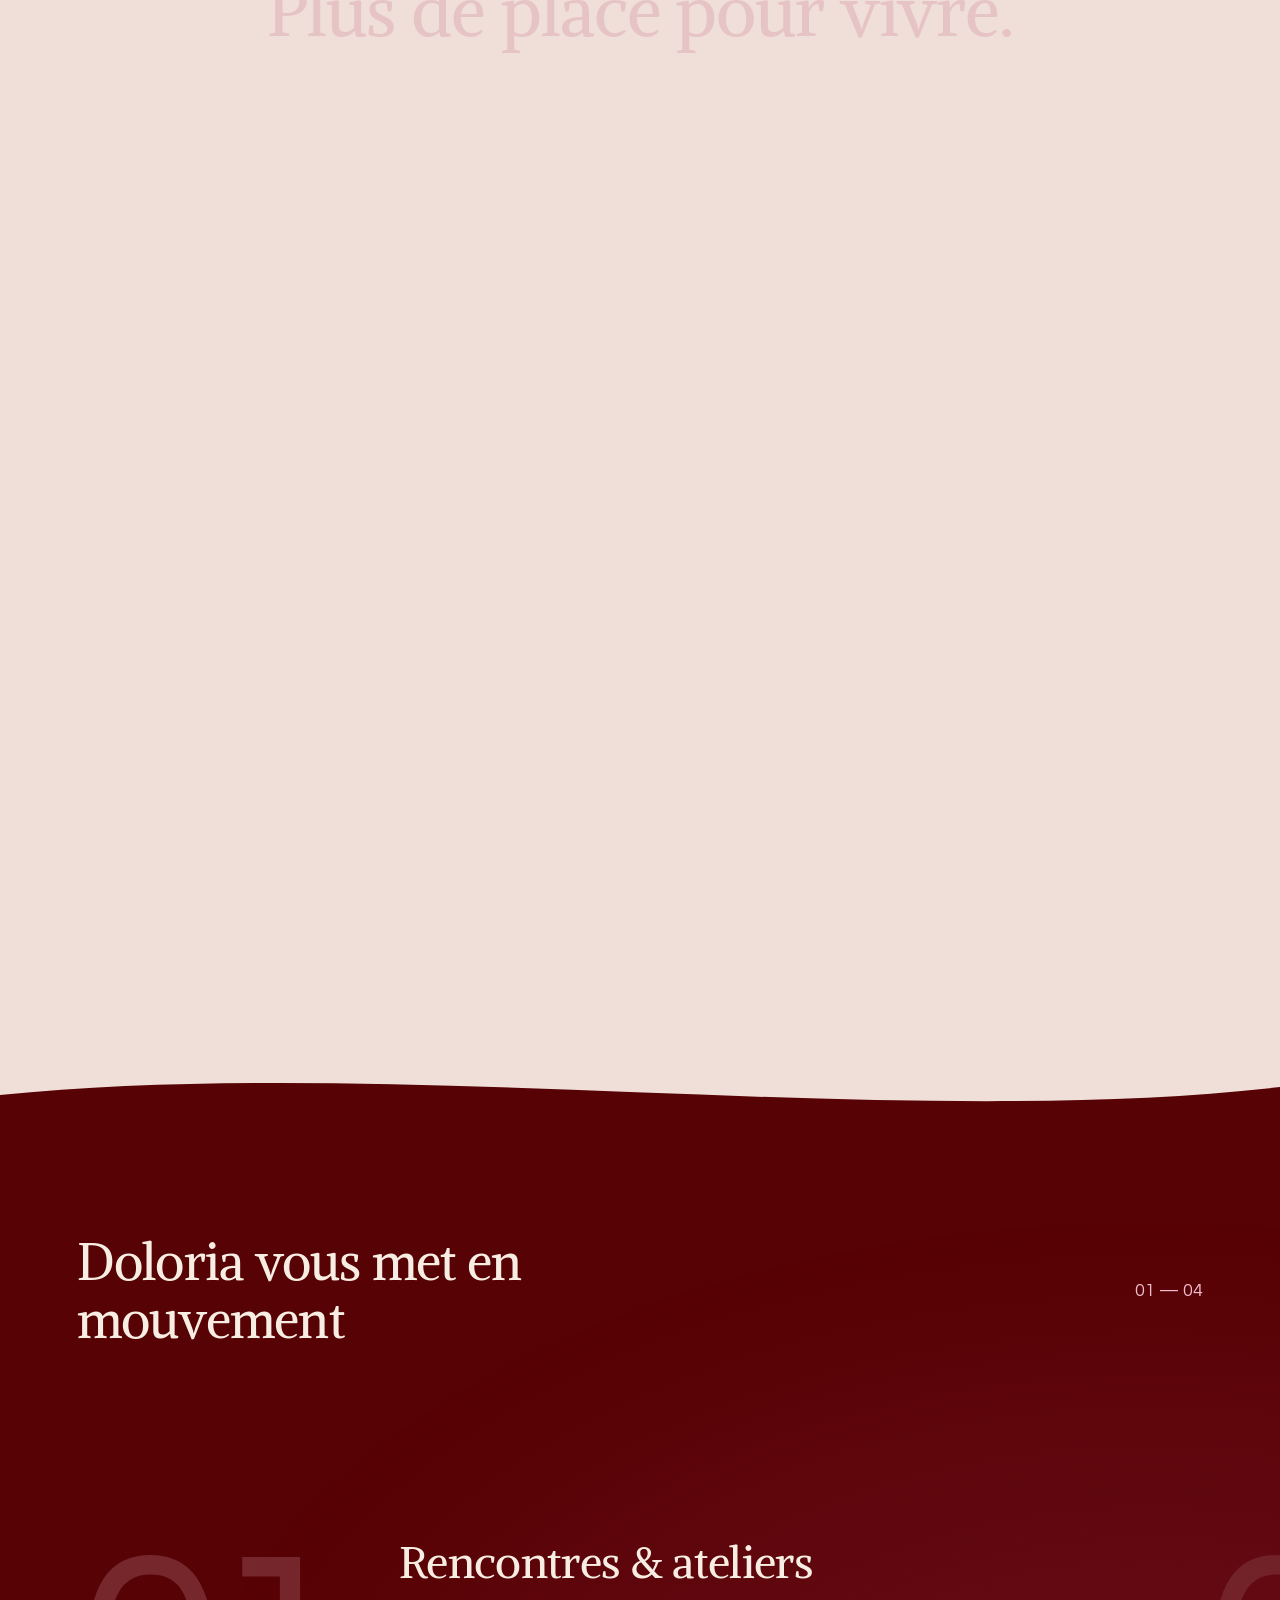
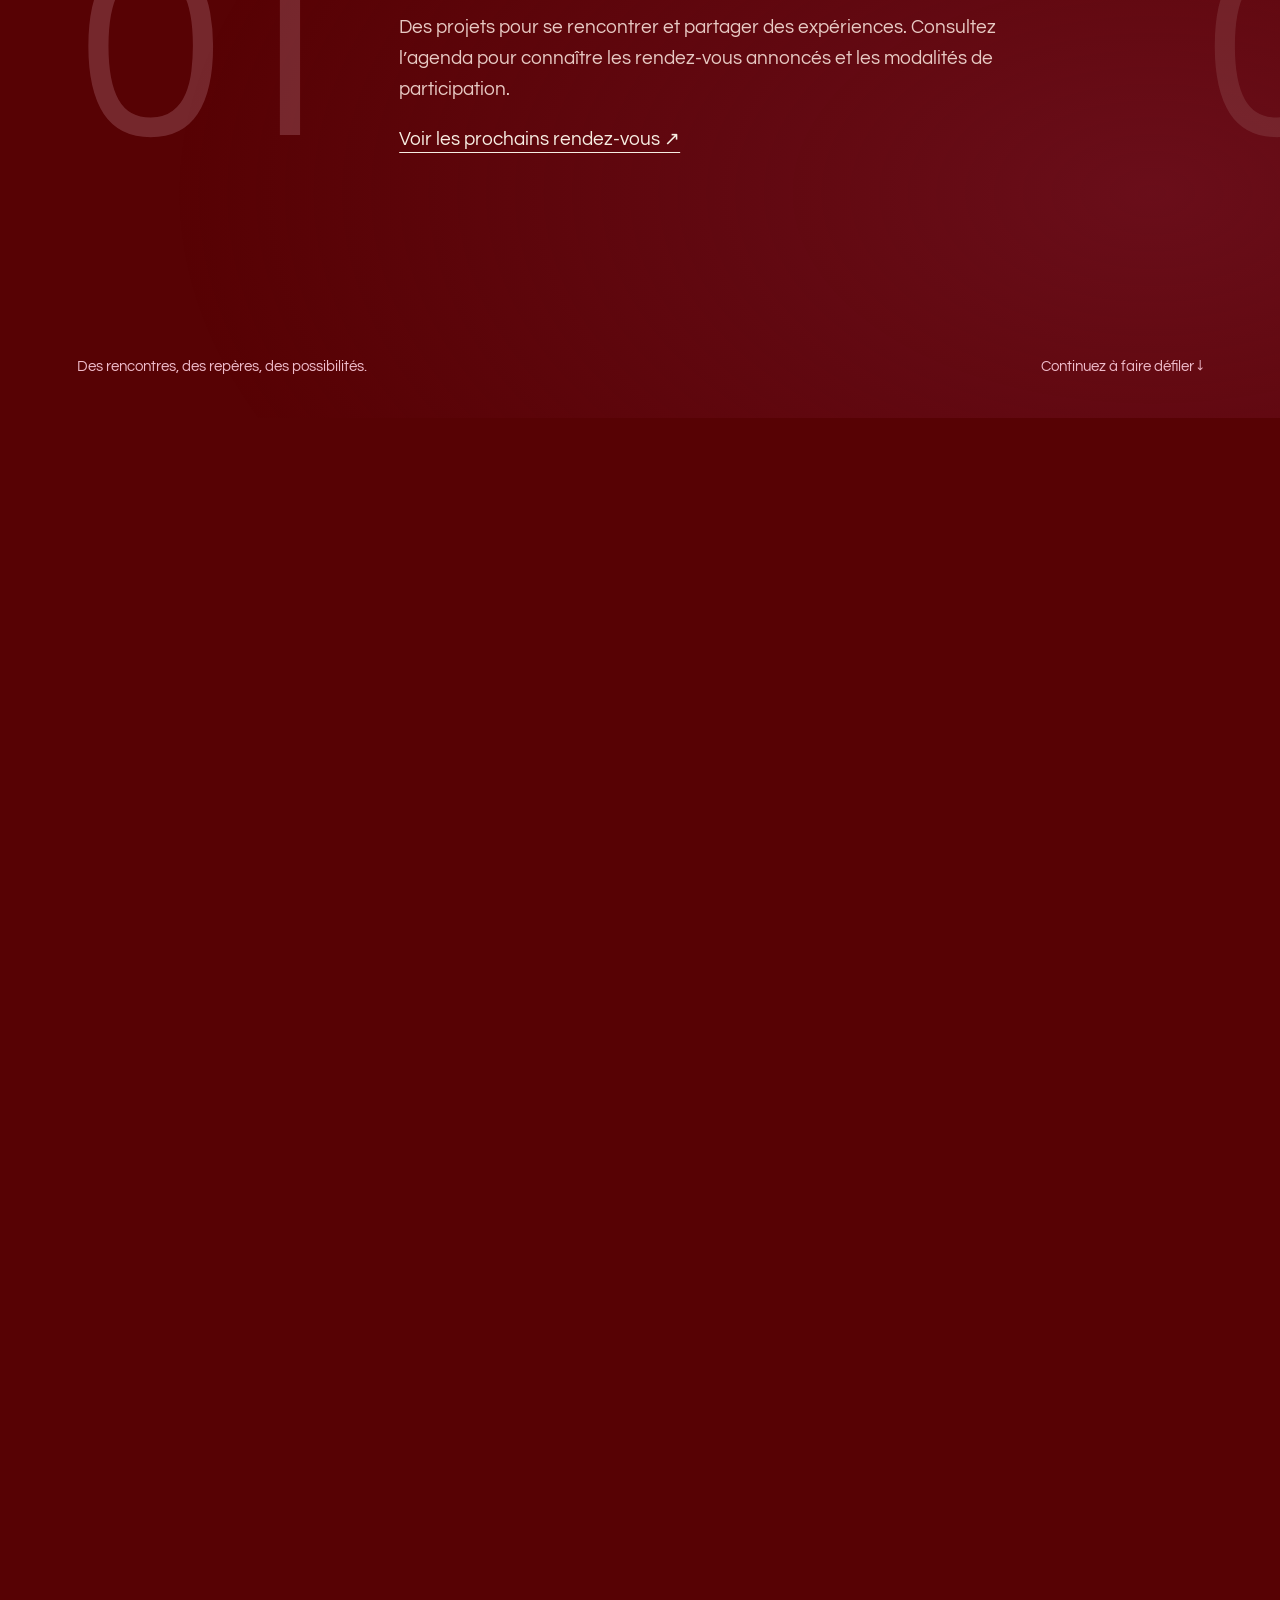
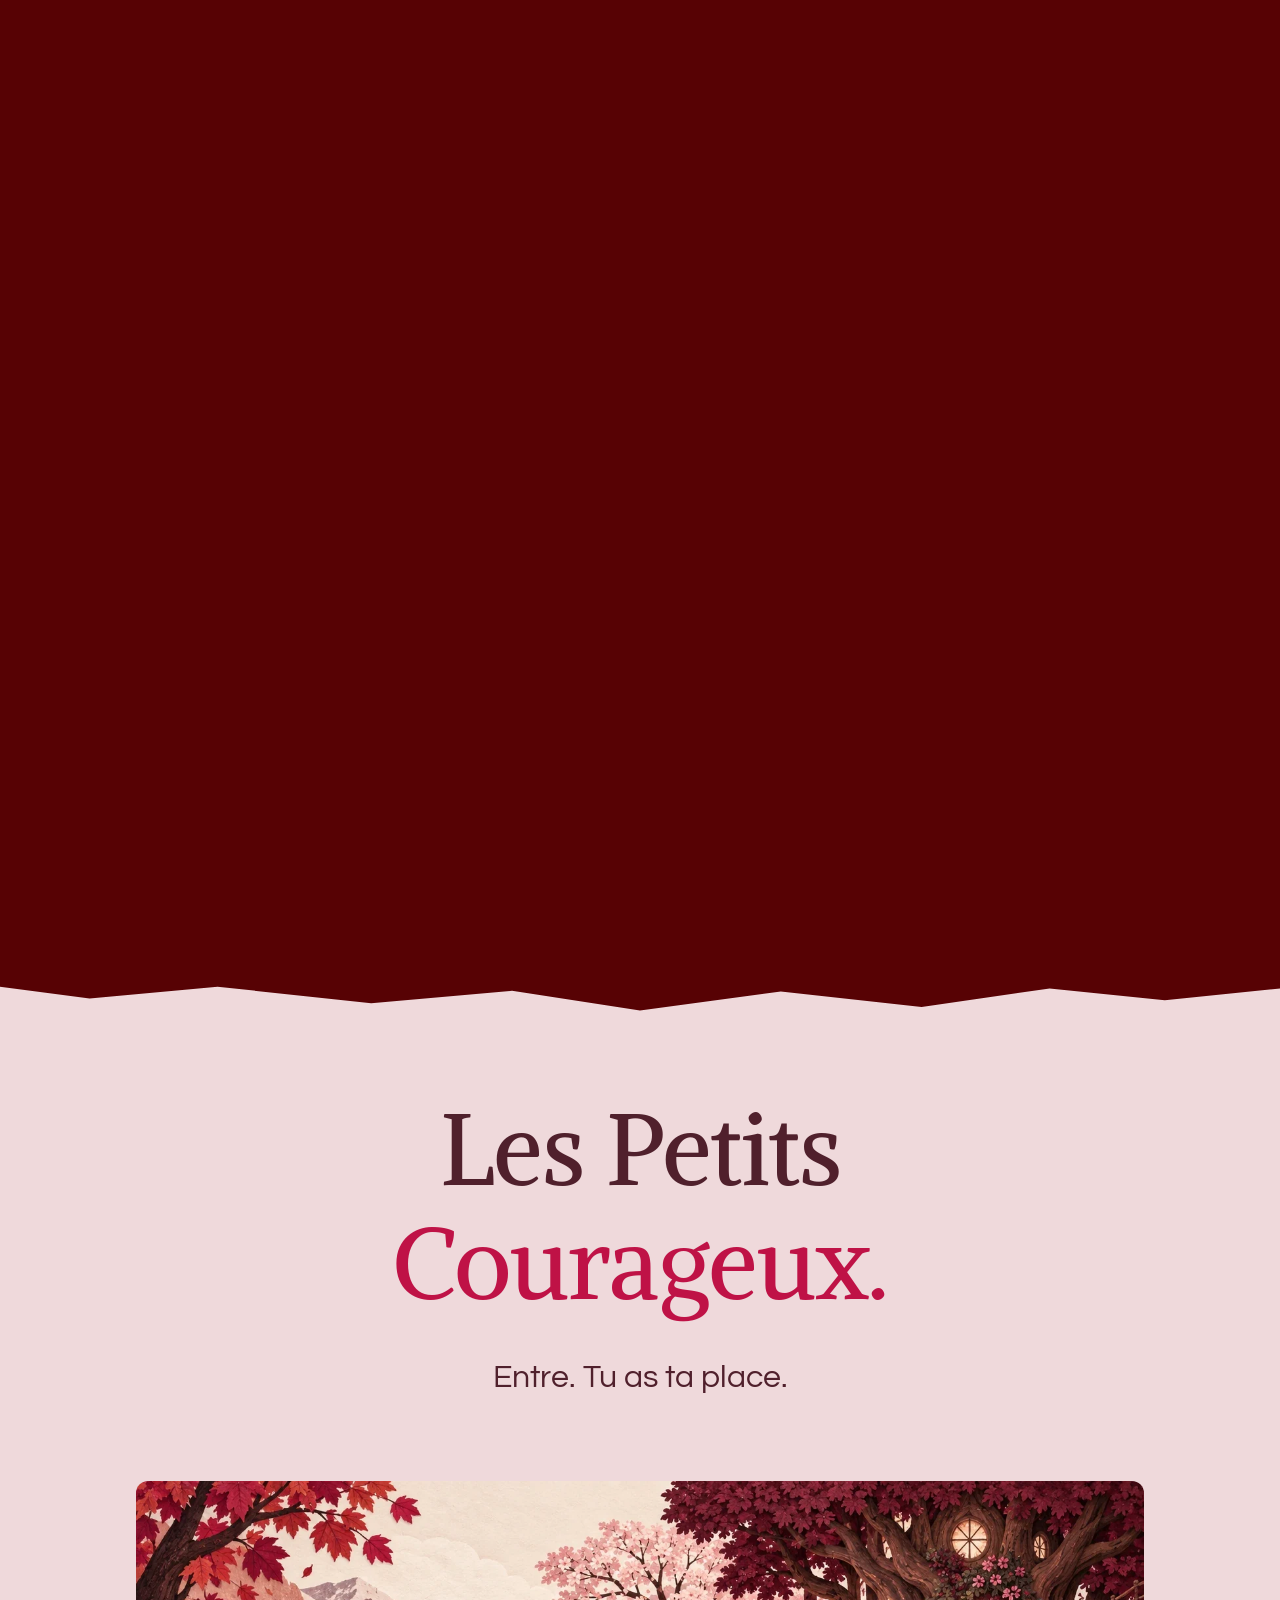
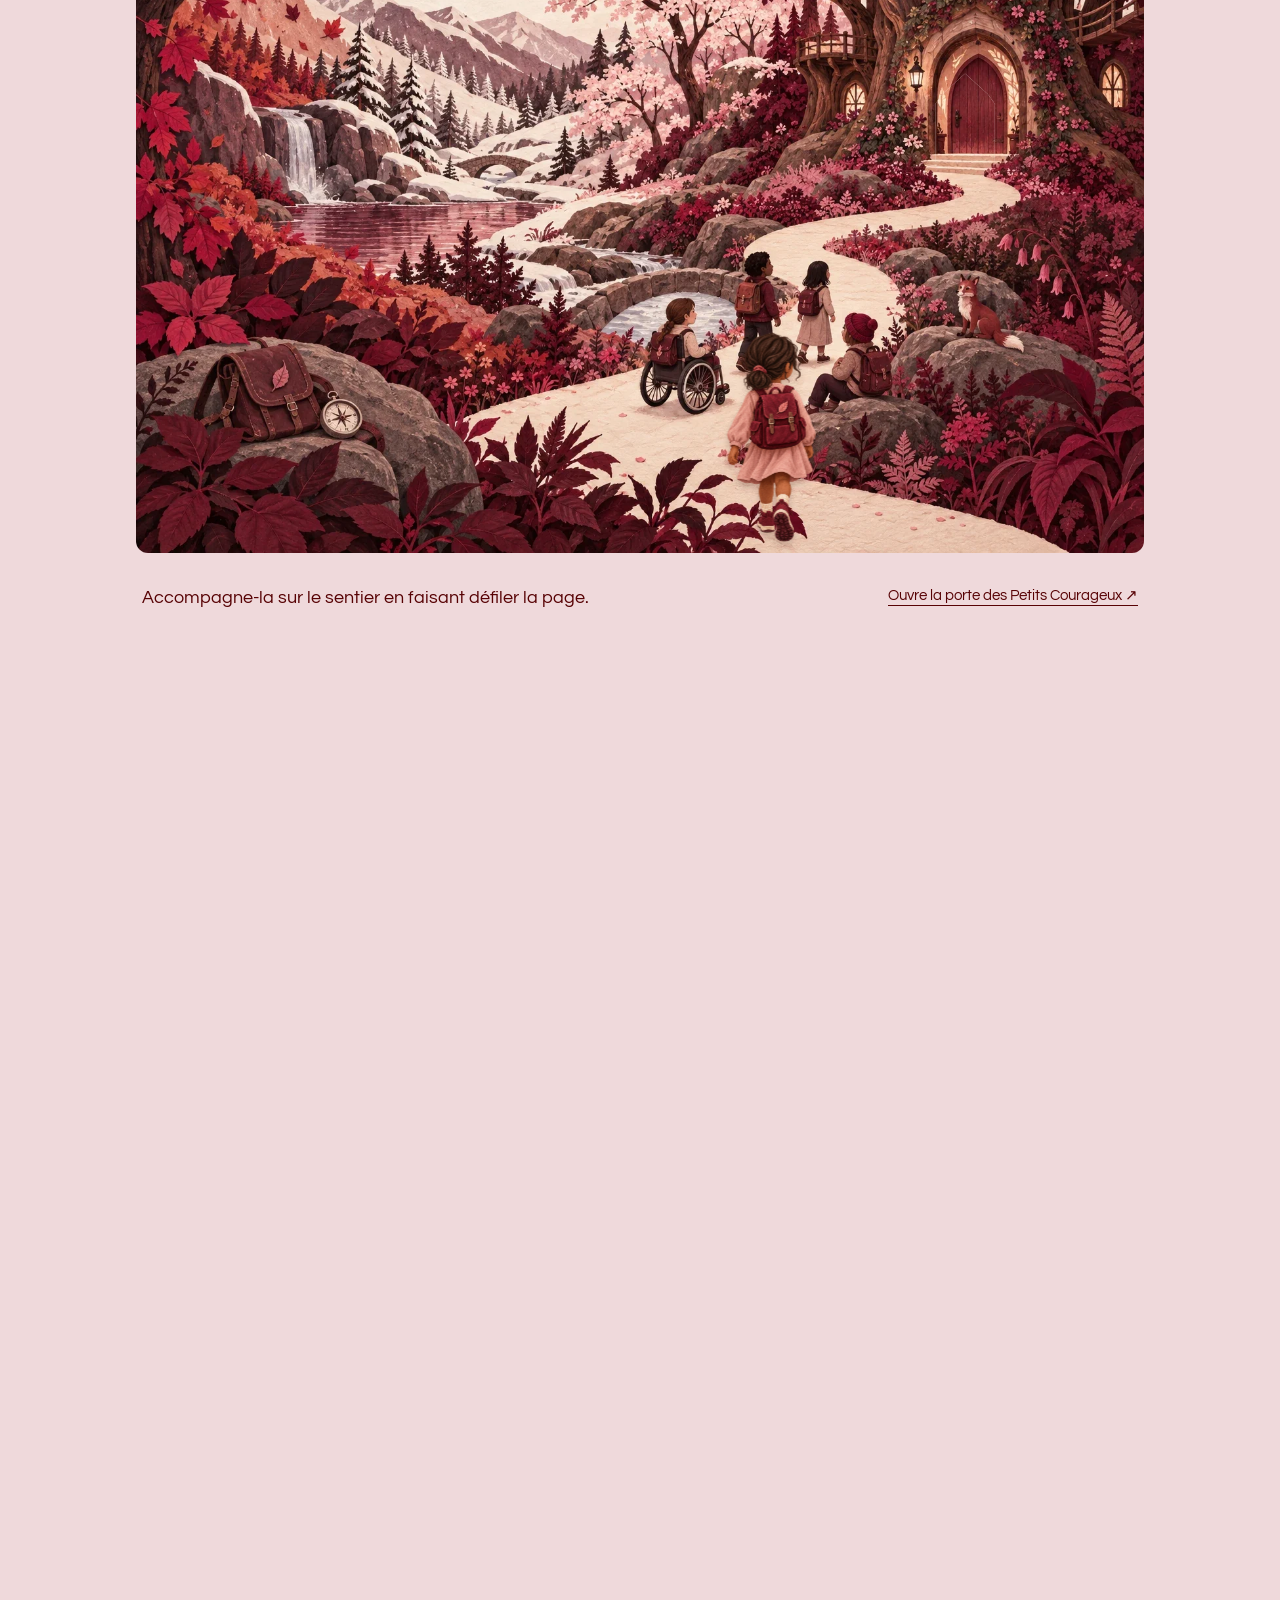
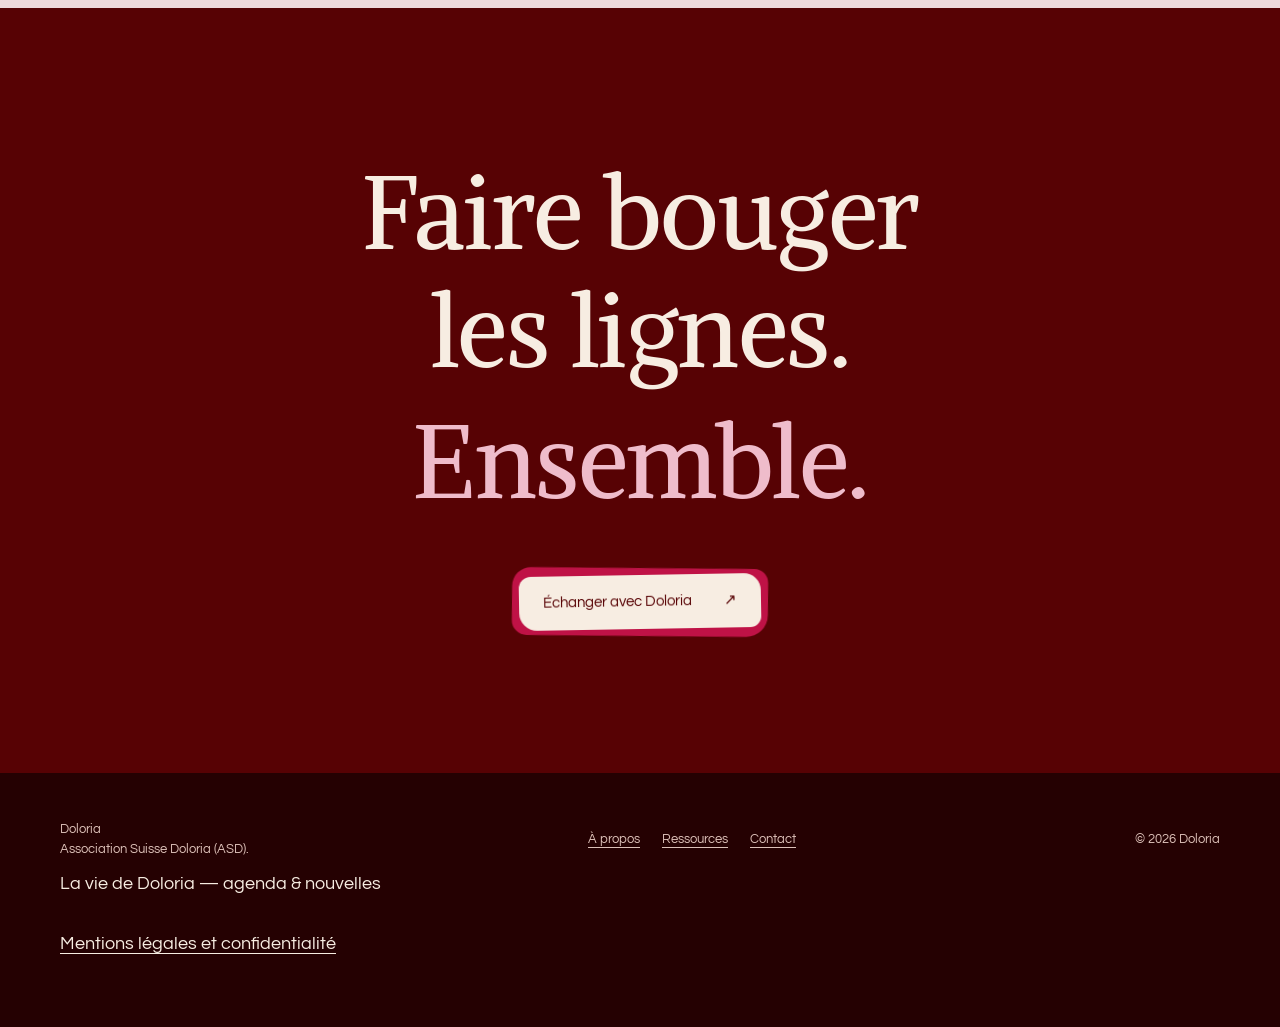
==== commit 8a2e9429: "Refresh cached navigation assets on all pages using the shared menu" ====
--- a/index.html
+++ b/index.html
@@ -224,7 +224,7 @@
 .actions-track .action-row h3{font-size:clamp(1.9rem,4vw,3.3rem)}.actions-track .action-row p{grid-column:2;max-width:720px}.actions-controls{display:flex;align-items:center;justify-content:flex-end;gap:20px;margin-top:20px}.actions-controls[hidden]{display:none}.actions-controls button{width:50px;height:50px;border-radius:50%;border:1px solid currentColor;background:transparent;color:var(--cream);font:inherit;cursor:pointer}.actions-controls button:disabled{opacity:.35;cursor:default}.actions-controls button:hover:not(:disabled){background:var(--cream);color:var(--wine)}
 @media(max-width:760px){.hero-foot .wrap{flex-direction:column}.actions-track .action-row{padding:24px 20px;grid-template-columns:1fr;gap:18px}.actions-track .action-row p{grid-column:1}.actions{padding-block:65px 80px}.pause-status{font-size:1rem;max-width:32ch}.kids-intro p{max-width:620px}}
 @media print{.actions-track{display:block;overflow:visible}.actions-track .action-row{margin-block:20px;break-inside:avoid}.actions-controls{display:none}}
-</style><link rel="stylesheet" href="site-natural.css?v=2"><style id="home-section-refinement">
+</style><link rel="stylesheet" href="site-natural.css?v=20261108-menu"><style id="home-section-refinement">
 body .breathe{background:#f0dfd9;color:#570204;padding-block:65px;border-top:1px solid #57020418;border-bottom:1px solid #57020418}body .breathe .eyebrow{color:#702d3f;margin-bottom:25px}body .breathe h2{font-size:clamp(2rem,3.8vw,3.5rem);max-width:900px;line-height:1.2}body .breathe h2 span{color:#a70f3c}body .actions{padding-block:75px 85px}body #actions-title{font-size:clamp(2.3rem,4.6vw,4.2rem);max-width:950px;line-height:1.15;text-wrap:balance}body .actions-carousel{margin-top:32px}body .actions-track .action-row{padding-block:30px}body .actions-controls{margin-top:10px}@media(max-width:760px){body .breathe{padding-block:48px}body .actions{padding-block:55px 60px}}
 </style><style id="perspective-waves">
 body .breathe{position:relative;border:0;padding-block:85px;margin-top:0;background:#f0dfd9;isolation:isolate}body .breathe:before,body .breathe:after{content:'';position:absolute;left:0;right:0;height:48px;background-repeat:no-repeat;background-size:100% 100%;pointer-events:none}body .breathe:before{top:-1px;background-image:url("data:image/svg+xml,%3Csvg xmlns='http://www.w3.org/2000/svg' viewBox='0 0 1440 60' preserveAspectRatio='none'%3E%3Cpath d='M0 0H1440V12C1080 72 380 -18 0 35Z' fill='%23f7ede2'/%3E%3C/svg%3E")}body .breathe:after{bottom:-1px;background-image:url("data:image/svg+xml,%3Csvg xmlns='http://www.w3.org/2000/svg' viewBox='0 0 1440 60' preserveAspectRatio='none'%3E%3Cpath d='M0 30C440 -20 1010 75 1440 20V60H0Z' fill='%23570204'/%3E%3C/svg%3E")}body .breathe h2{font-size:clamp(2.7rem,5.5vw,5.2rem);max-width:1150px;line-height:1.15}body .actions-track .action-row{border-top:0!important}@media(max-width:760px){body .breathe{padding-block:80px}body .breathe:before,body .breathe:after{height:30px}}
@@ -456,7 +456,7 @@
 })();
 </script>
 
-<script src="site-natural.js?v=2" defer></script><script>
+<script src="site-natural.js?v=20261108-menu" defer></script><script>
 (()=>{const track=document.getElementById('actions-track');if(!track)return;const cards=[...track.children],controls=document.querySelector('.actions-controls'),prev=document.querySelector('.actions-prev'),next=document.querySelector('.actions-next'),count=document.querySelector('.actions-count');let index=0,raf=0;controls.hidden=false;
 function sync(){raf=0;index=cards.reduce((best,card,i)=>Math.abs(card.getBoundingClientRect().left-track.getBoundingClientRect().left)<Math.abs(cards[best].getBoundingClientRect().left-track.getBoundingClientRect().left)?i:best,0);prev.disabled=index===0;next.disabled=index===cards.length-1;count.textContent=(index+1)+' / '+cards.length;}
 function go(i){const target=Math.max(0,Math.min(cards.length-1,i));track.scrollBy({left:cards[target].getBoundingClientRect().left-track.getBoundingClientRect().left,behavior:matchMedia('(prefers-reduced-motion: reduce)').matches||document.documentElement.classList.contains('no-motion')?'instant':'smooth'});}
--- a/site-natural.css
+++ b/site-natural.css
@@ -7,3 +7,21 @@
 @media(prefers-reduced-motion:no-preference){#doloria-navigation[open]{animation:natural-menu-in .28s ease-out}@keyframes natural-menu-in{from{transform:translateX(-35px);opacity:.5}to{transform:none;opacity:1}}}.no-motion #doloria-navigation{animation:none!important}
 /* Consistent side arrows and a quiet centered position indicator. */
 body .side-carousel{display:grid;grid-template-columns:48px minmax(0,1fr) 48px;column-gap:22px;row-gap:18px;align-items:center;width:100%;margin-top:30px}body .side-carousel>.side-carousel-track{grid-column:2;grid-row:1;min-width:0;width:100%;max-width:100%;margin:0}body .side-carousel>.side-carousel-controls{display:contents}body .side-carousel>.side-carousel-controls[hidden]{display:none!important}body .side-carousel-controls button{grid-row:1;grid-column:1;align-self:center;justify-self:center;min-width:44px;min-height:48px;padding:8px!important;border:0!important;border-radius:0!important;text-decoration:none!important;background:none!important;color:inherit;font-size:1.7rem!important;line-height:1;cursor:pointer}body .side-carousel-controls button:last-of-type{grid-column:3}body .side-carousel-controls>span{grid-column:2;grid-row:2;justify-self:center;text-align:center}body .actions-track .action-row{border-top:0!important}body .side-carousel-controls button:disabled{opacity:.3;cursor:default}@media(max-width:600px){body .side-carousel{grid-template-columns:36px minmax(0,1fr) 36px;column-gap:6px}body .side-carousel-controls button{min-width:36px;padding:4px!important}body .actions-track .action-row h3{font-size:1.8rem}}
+
+/* Compact navigation, framed like a wavy paper label. */
+#doloria-navigation{inset:18px auto 18px 18px;width:min(420px,calc(100% - 36px));height:auto;max-height:calc(100dvh - 36px);padding:32px 42px;background:transparent;border:0;box-shadow:none;isolation:isolate;scrollbar-width:thin;scrollbar-color:#ab6a78 transparent}
+#doloria-navigation:before{content:'';position:fixed;inset:18px auto 18px 18px;width:min(420px,calc(100% - 36px));z-index:-1;pointer-events:none;background:url("data:image/svg+xml,%3Csvg xmlns='http://www.w3.org/2000/svg' viewBox='0 0 420 800' preserveAspectRatio='none'%3E%3Cpath d='M22 20 Q38 8 60 20 T105 20 T150 20 T195 20 T240 20 T285 20 T330 20 T375 20 Q410 8 400 50 Q386 75 400 100 T400 150 T400 200 T400 250 T400 300 T400 350 T400 400 T400 450 T400 500 T400 550 T400 600 T400 650 T400 700 T400 750 Q412 795 375 780 Q350 766 325 780 T275 780 T225 780 T175 780 T125 780 T75 780 T25 780 Q7 777 20 740 Q34 715 20 690 T20 640 T20 590 T20 540 T20 490 T20 440 T20 390 T20 340 T20 290 T20 240 T20 190 T20 140 T20 90 Q7 50 22 20Z' fill='%23f7ede2' stroke='%23570204' stroke-width='3'/%3E%3C/svg%3E") center/100% 100% no-repeat;filter:drop-shadow(8px 8px 18px #21050844)}
+#doloria-navigation::backdrop{background:#21050866;backdrop-filter:blur(3px)}
+#doloria-navigation .natural-menu-top{margin-bottom:14px;gap:8px}
+#doloria-navigation .natural-menu-top p{text-transform:none;letter-spacing:0;font-family:Alike,Georgia,serif;font-size:23px}
+#doloria-navigation .natural-menu-top button{font-size:15px;padding:8px;min-height:44px}
+#doloria-navigation #site-menu{gap:3px}
+#doloria-navigation #site-menu>a,#doloria-navigation summary{font-size:22px!important;line-height:1.25;min-height:46px;padding:10px 0}
+#doloria-navigation .site-pro-links{gap:0;padding:2px 0 6px 16px}
+#doloria-navigation .site-pro-links a{font-size:16px!important;min-height:44px}
+#doloria-navigation #site-menu>a:hover,#doloria-navigation summary:hover{color:#ae2452}
+@media(max-width:480px){#doloria-navigation{padding:28px 36px;inset:10px auto 10px 10px;width:calc(100% - 20px);max-height:calc(100dvh - 20px)}#doloria-navigation:before{inset:10px auto 10px 10px;width:calc(100% - 20px)}#doloria-navigation #site-menu>a,#doloria-navigation summary{font-size:21px!important}}
+#doloria-navigation{bottom:auto;height:fit-content;min-height:550px;padding-bottom:42px}
+#doloria-navigation:before{position:absolute;inset:0;width:100%;height:100%}
+@media(max-width:480px){#doloria-navigation{bottom:auto;min-height:0;padding-bottom:40px}#doloria-navigation:before{inset:0;width:100%;height:100%}}
+
